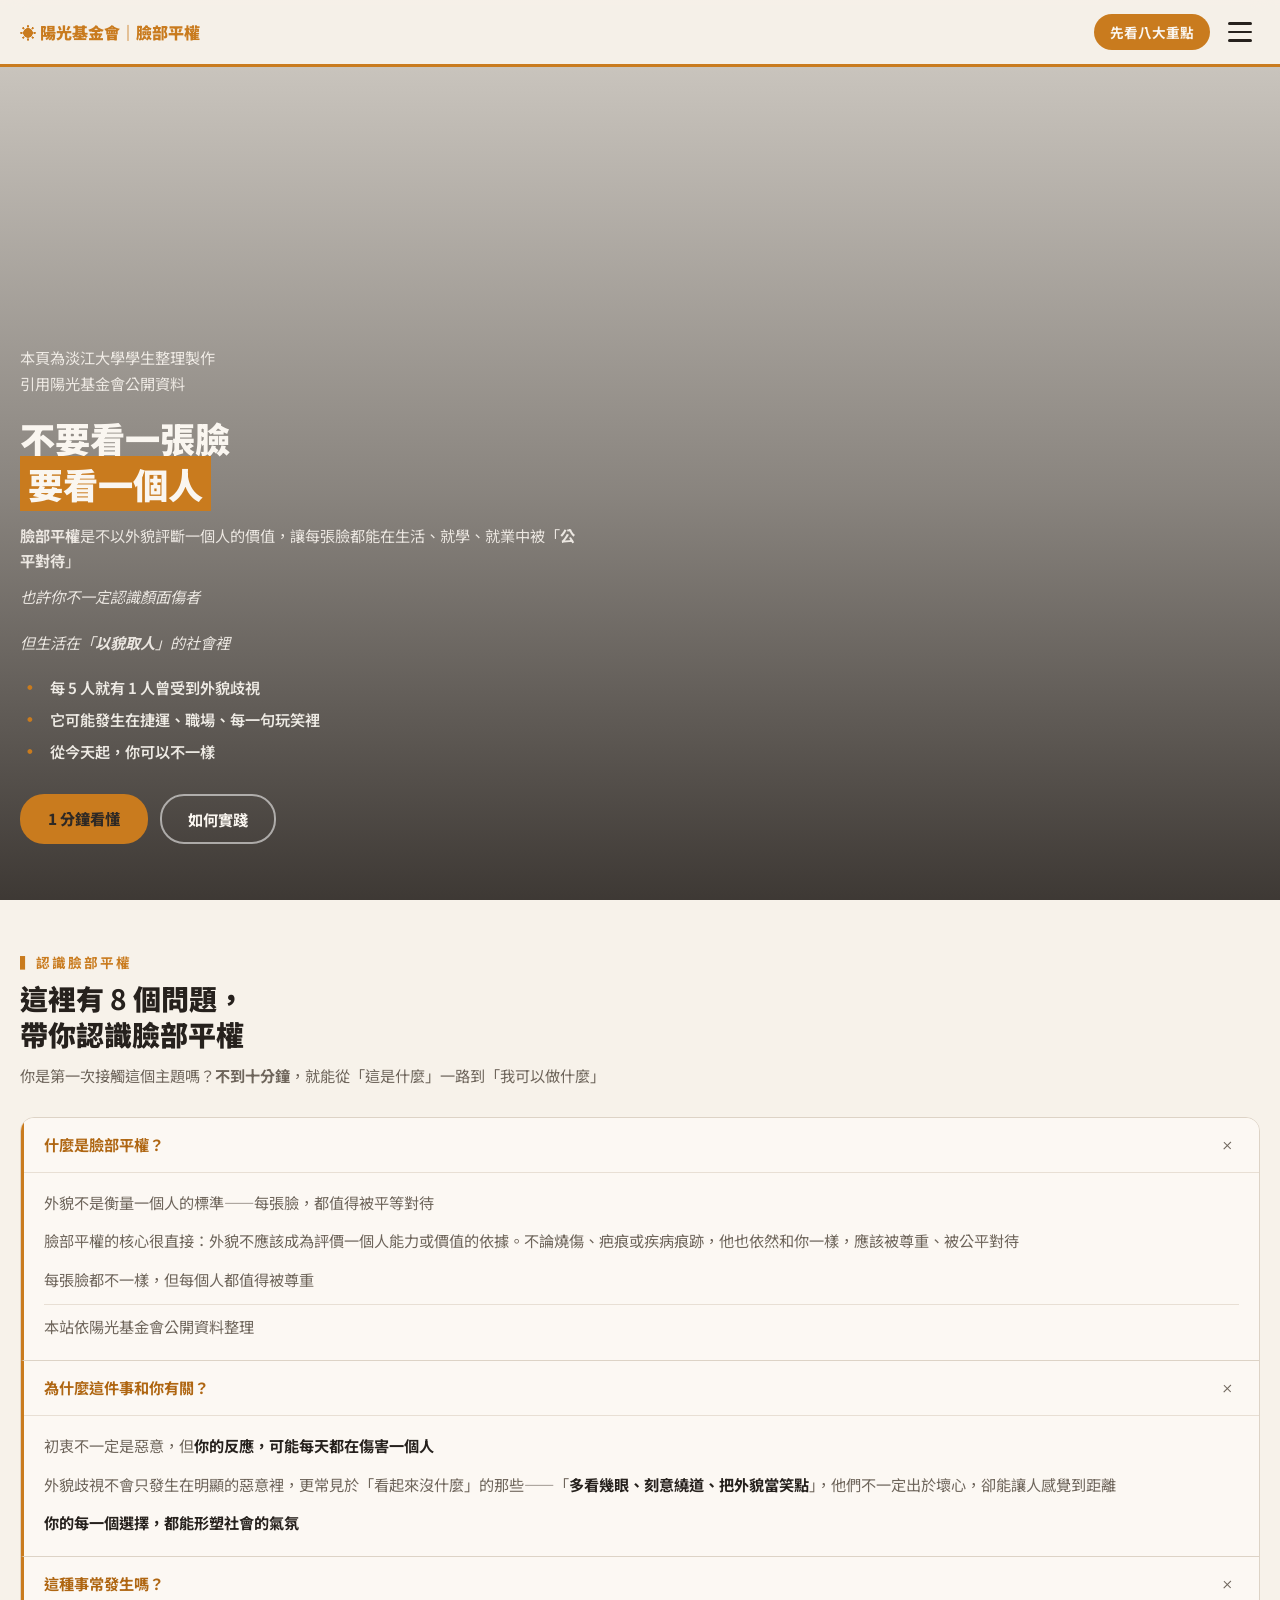
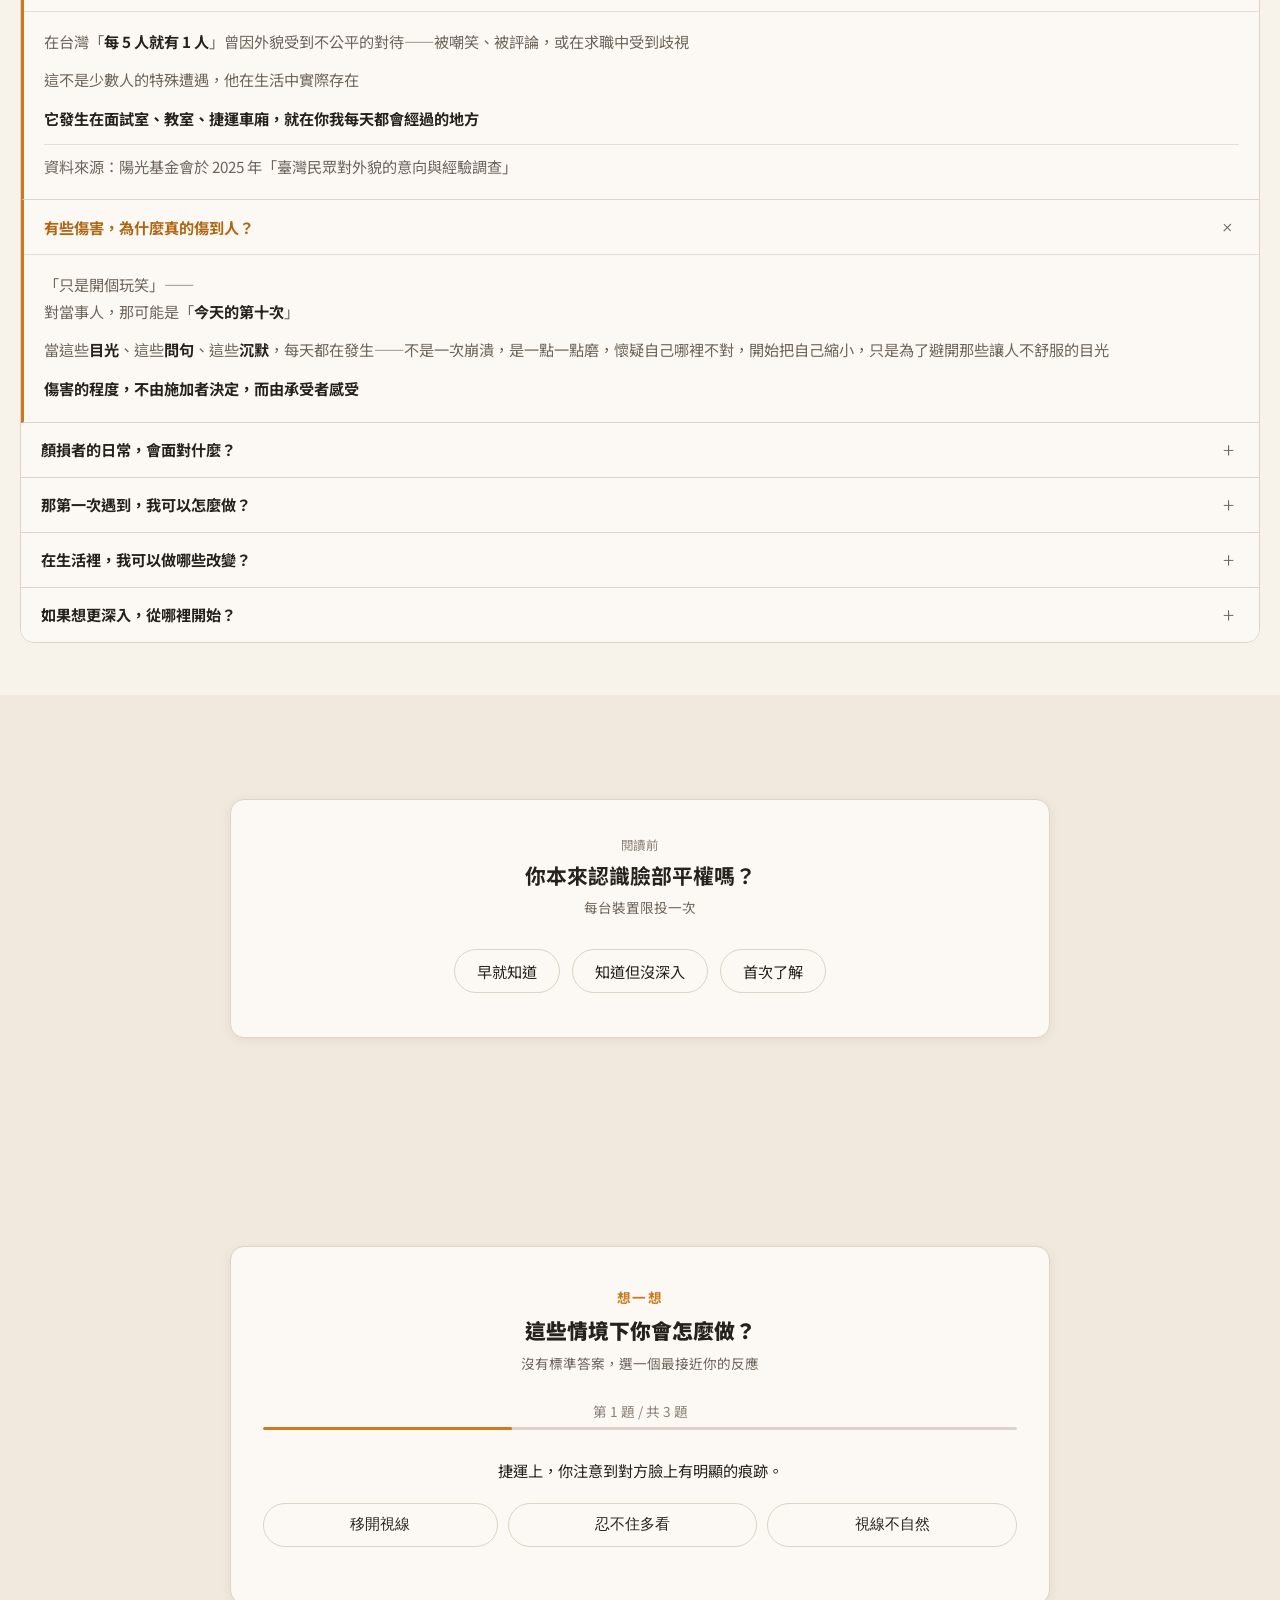
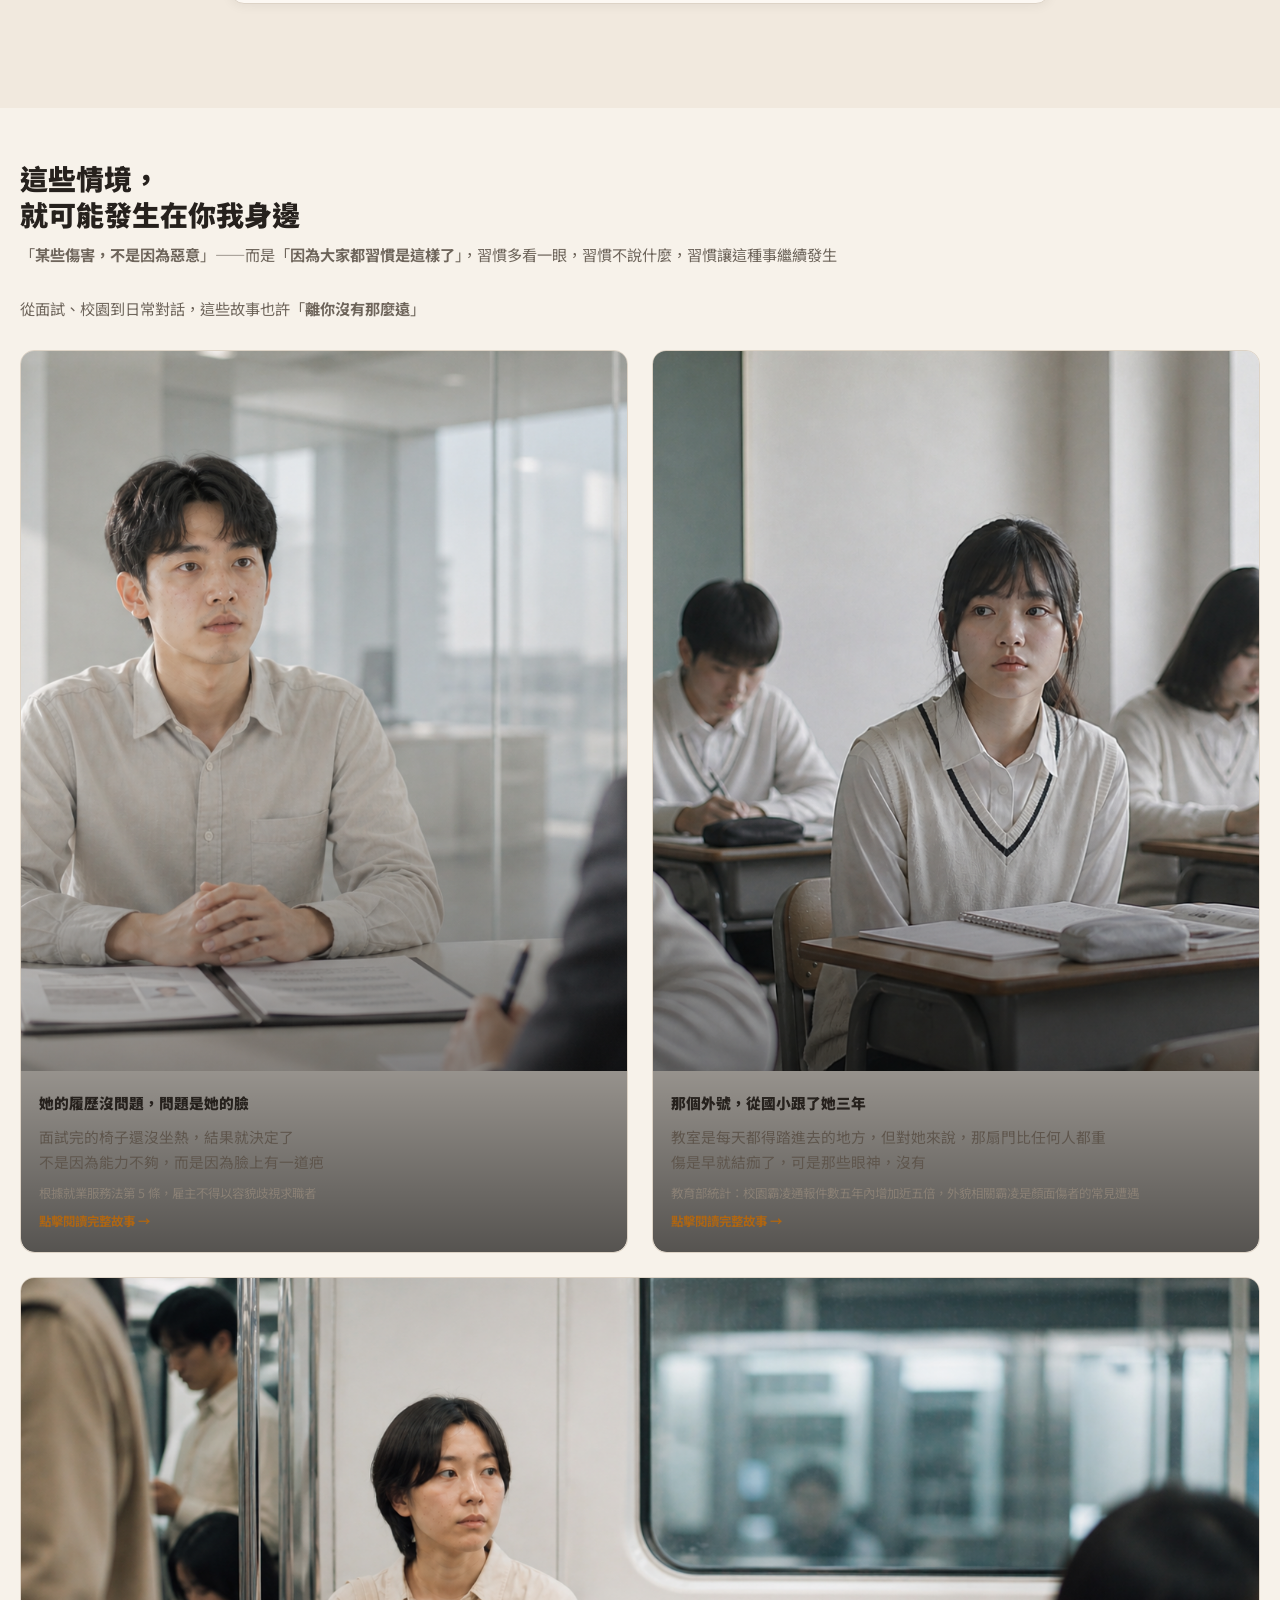
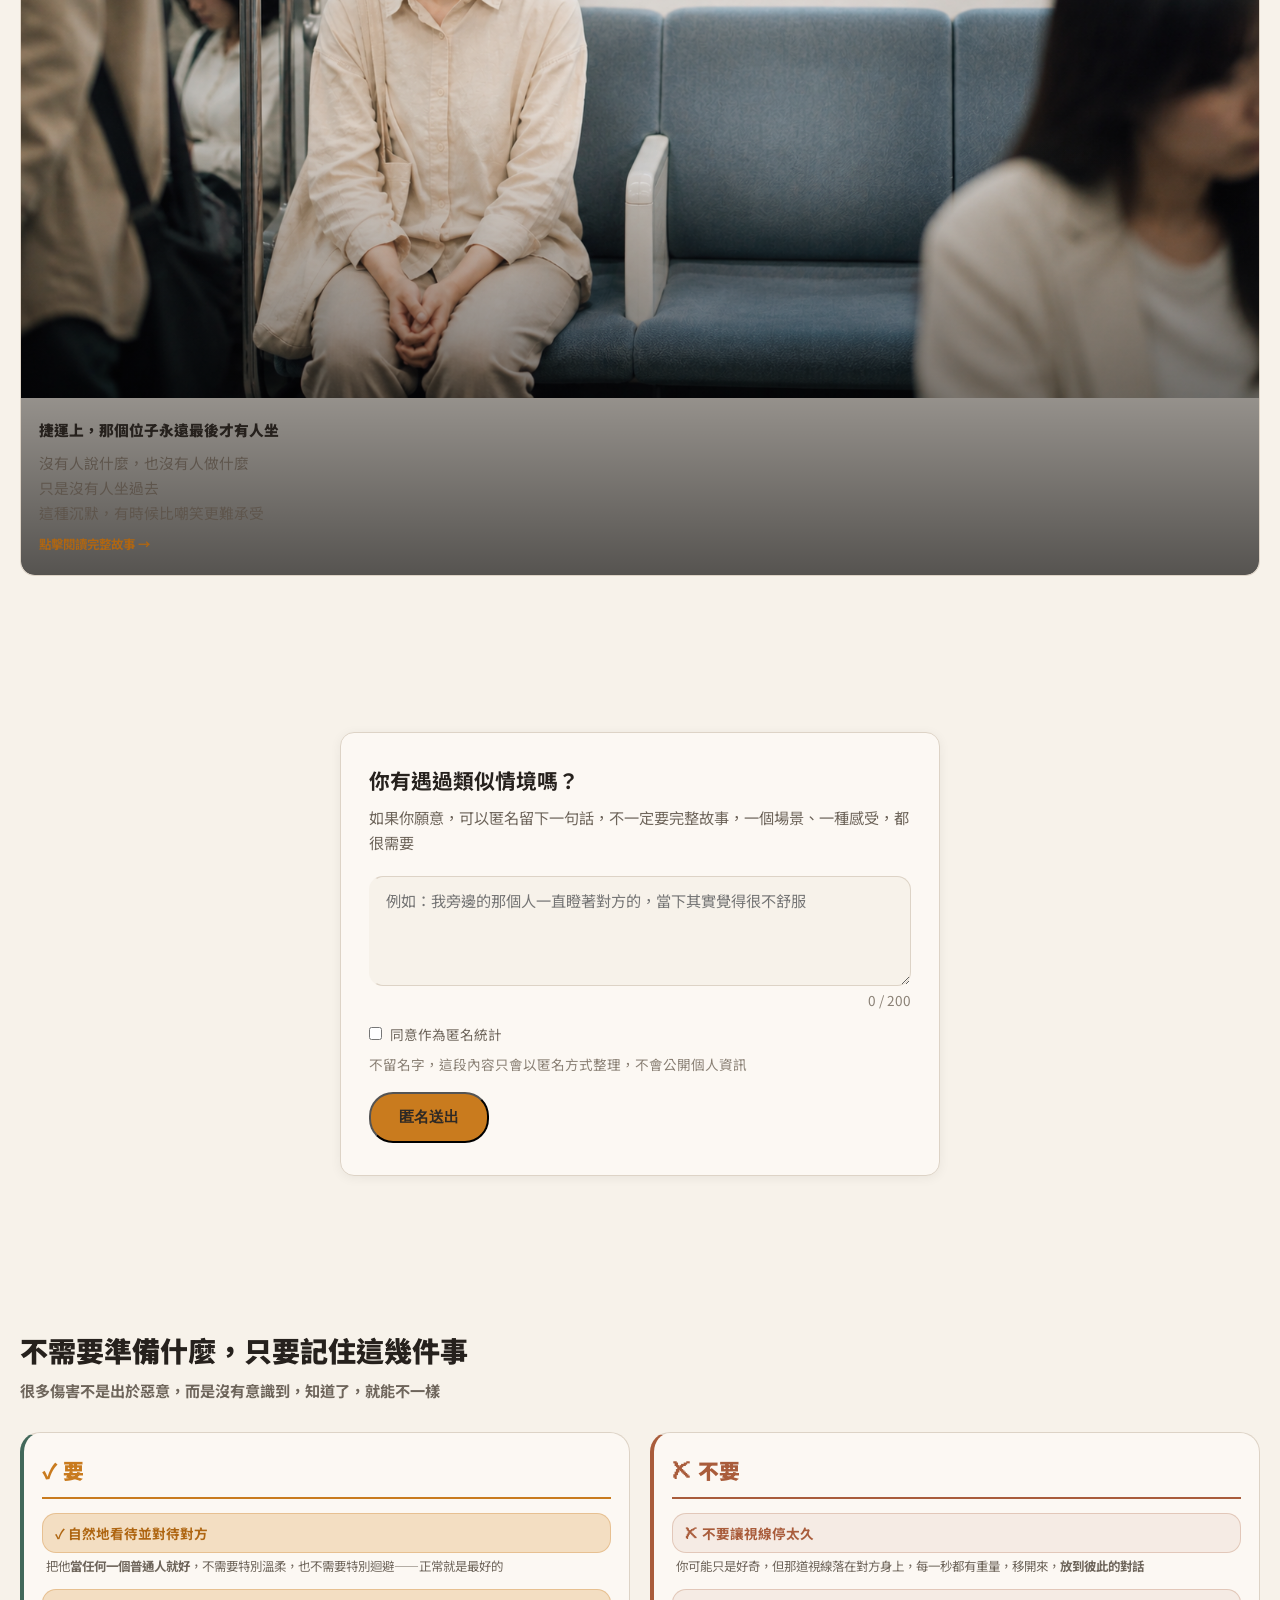
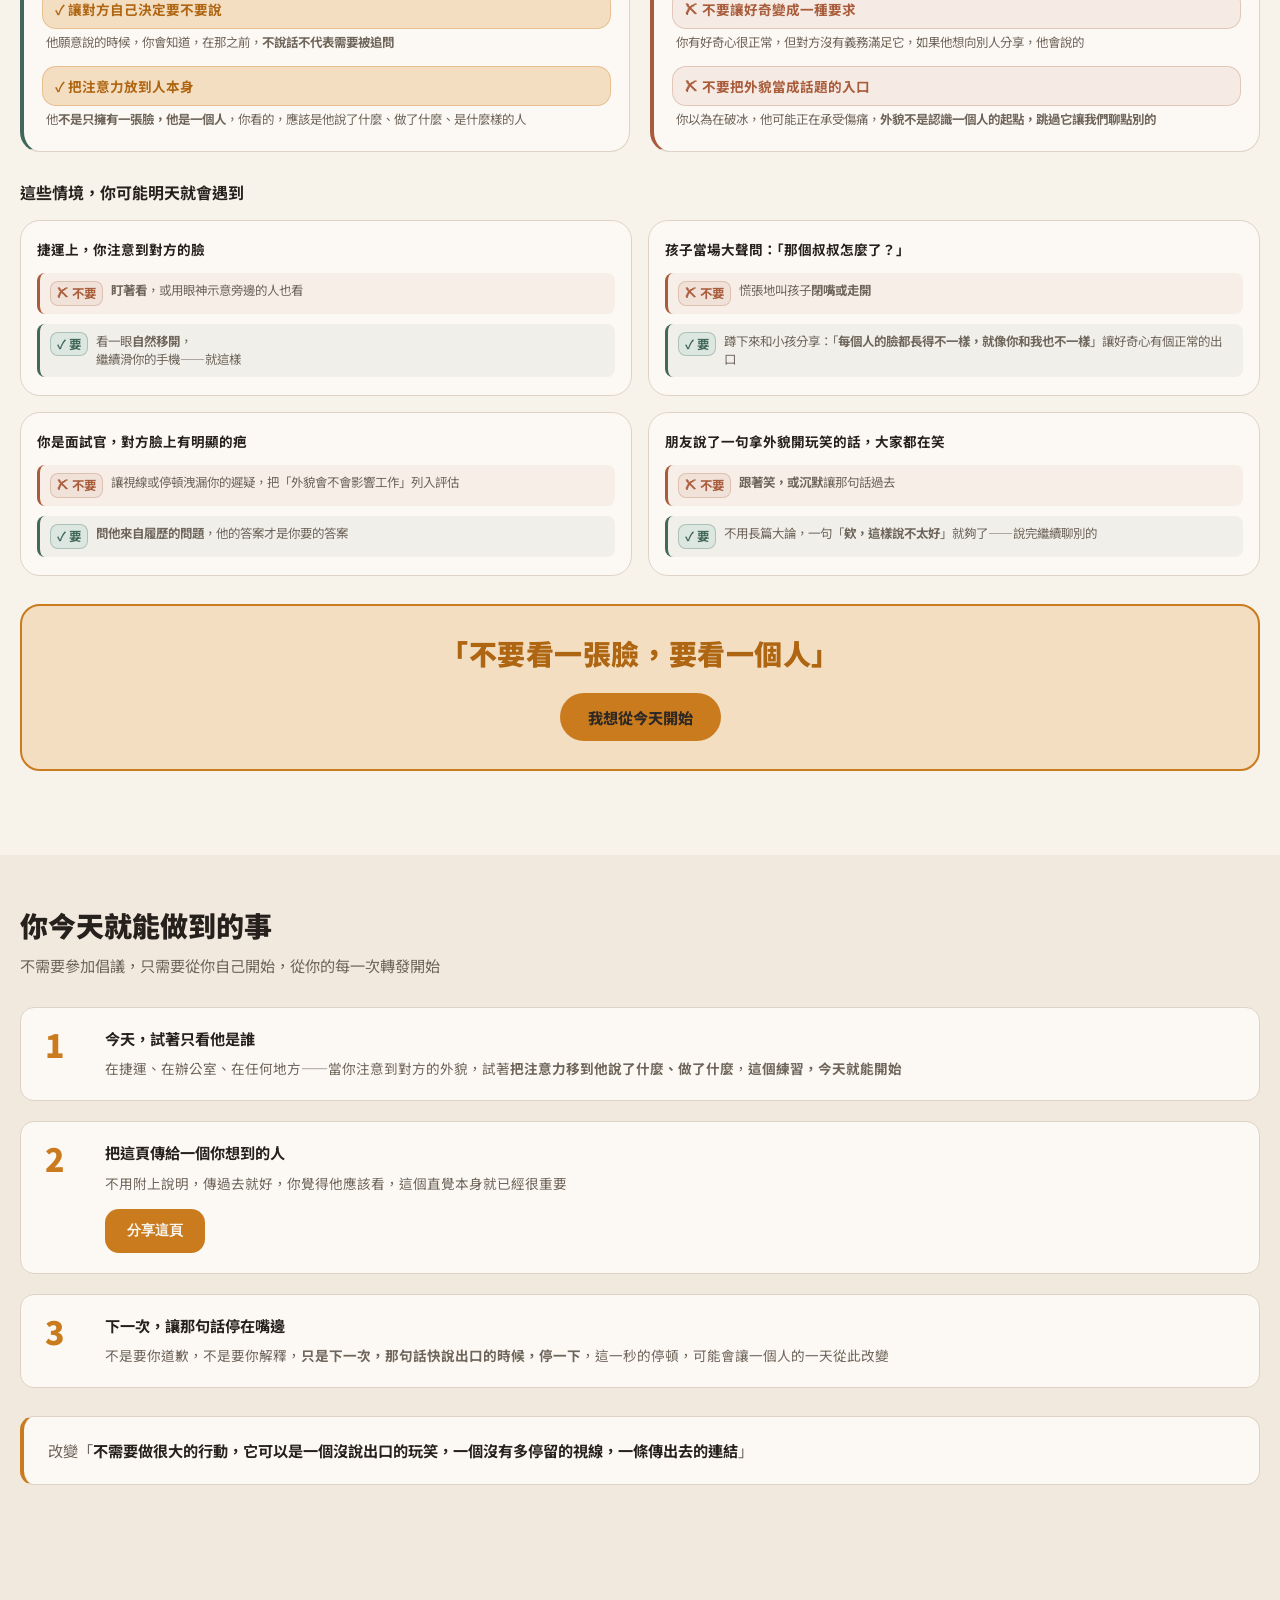
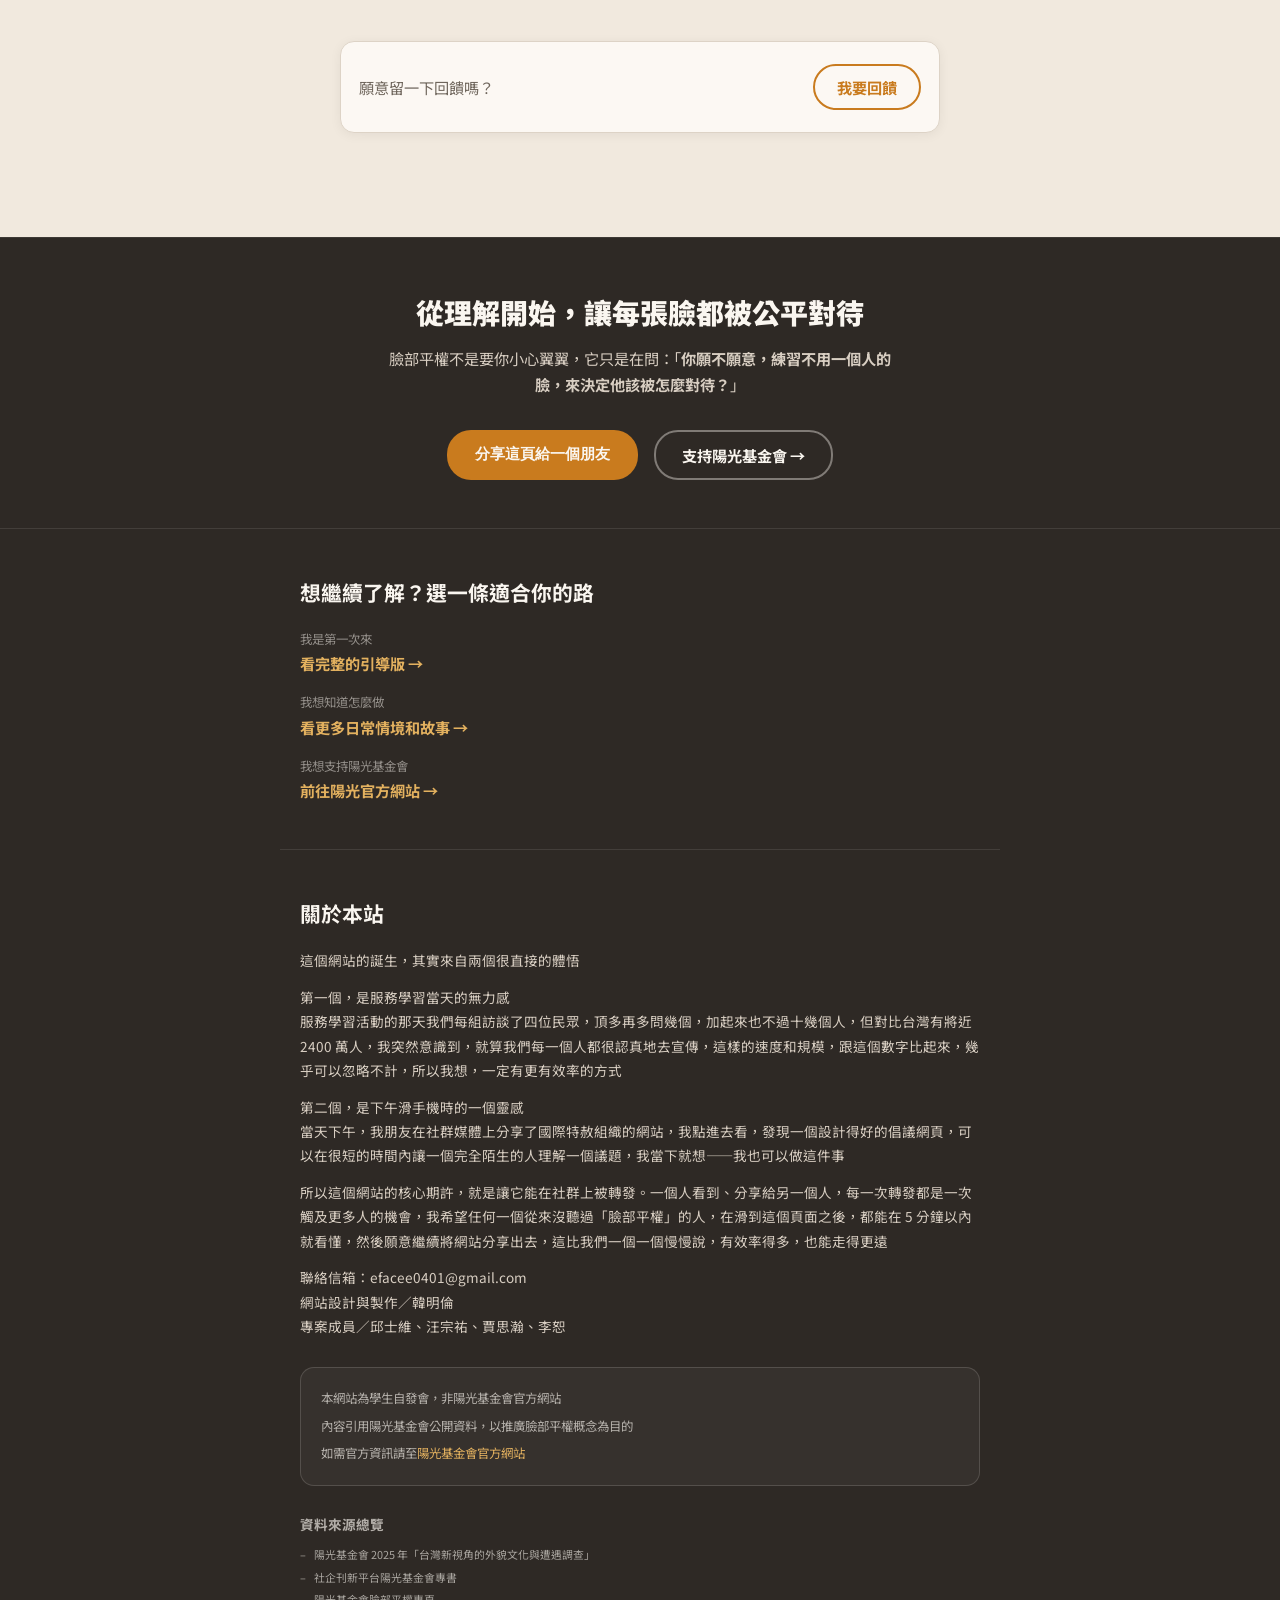
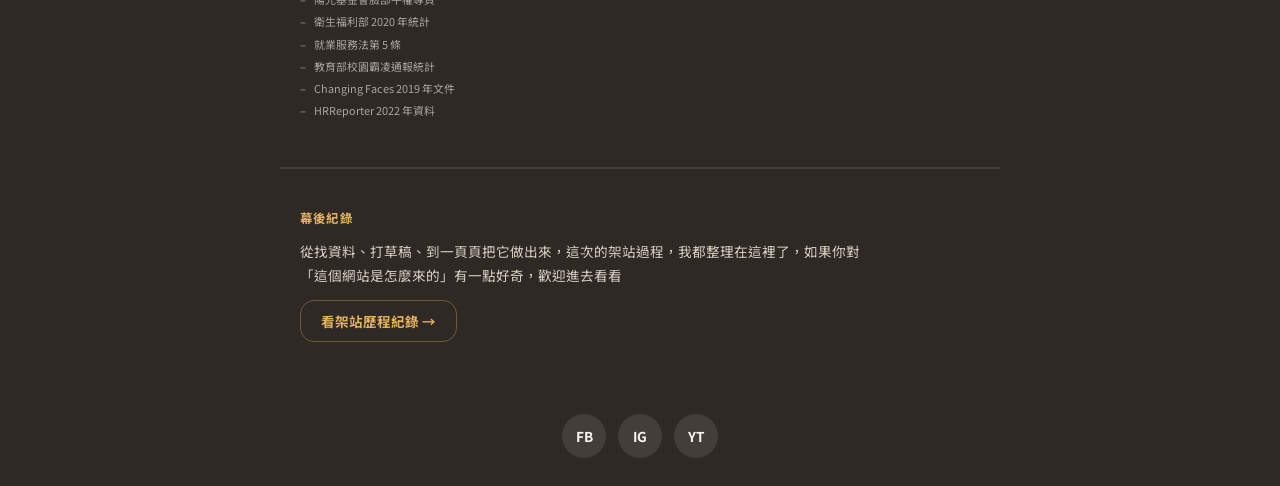
==== index.html @ 6bb5a58e "feat: 替換情境區圖片與 og-cover 為新版照片 Co-Authored-By: Claude Sonnet 4.6 <noreply@anthropic.com>" ====
<!DOCTYPE html>
<html lang="zh-TW">
<head>
<meta charset="UTF-8">
<meta name="viewport" content="width=device-width, initial-scale=1.0">
<title>什麼是臉部平權？1 分鐘看懂 | 淡江大學學生自製</title>
<meta name="description" content="臉部平權是什麼？為什麼跟你有關？你能做什麼？1 分鐘看懂這個議題，外貌傷者在台灣一起尊嚴。本網站由淡江大學學生整理，引用陽光基金會公開資料。" />
<link rel="canonical" href="https://jovial-sprite-41d8ad.netlify.app/" />

<!-- Open Graph（FB / LINE 分享預覽） -->
<!-- 提醒：og:url 請在部署後替換為正式網域；{{OG_IMAGE_URL}} 請替換為實際圖片完整 URL -->
<meta property="og:type"        content="article" />
<meta property="og:title"       content="什麼是臉部平權？1 分鐘看懂" />
<meta property="og:description" content="每 5 人就有 1 人因外貌受到不公平的對待。這不是少數人的事。" />
<meta property="og:image"       content="https://jovial-sprite-41d8ad.netlify.app/assets/images/og-cover.png" />
<meta property="og:url"         content="https://jovial-sprite-41d8ad.netlify.app/" />
<meta property="og:locale"      content="zh_TW" />

<!-- Twitter Card -->
<meta name="twitter:card"        content="summary_large_image" />
<meta name="twitter:title"       content="什麼是臉部平權？1 分鐘看懂" />
<meta name="twitter:description" content="每 5 人就有 1 人因外貌受到不公平的對待。" />
<meta name="twitter:image"       content="https://jovial-sprite-41d8ad.netlify.app/assets/images/og-cover.png" />

<!-- JSON-LD 結構化資料 -->
<script type="application/ld+json">
{
  "@context": "https://schema.org",
  "@type": "Article",
  "headline": "什麼是臉部平權？",
  "description": "臉部平權，指的是不以外貌評斷一個人的價值，讓每張臉都能在生活、就學、就業中被公平對待。",
  "inLanguage": "zh-TW",
  "author": {
    "@type": "Organization",
    "name": "淡江大學學生自製"
  },
  "isBasedOn": {
    "@type": "Organization",
    "name": "財團法人陽光社會福利基金會",
    "url": "https://www.sunshine.org.tw/"
  }
}
</script>
<link rel="preconnect" href="https://fonts.googleapis.com">
<link rel="preconnect" href="https://fonts.gstatic.com" crossorigin>
<link href="https://fonts.googleapis.com/css2?family=Noto+Sans+TC:wght@400;700;900&display=swap" rel="stylesheet">
<link rel="stylesheet" href="css/base.css">
<link rel="stylesheet" href="css/sections.css">
<link rel="stylesheet" href="css/components.css">
</head>
<body>


<!-- ======================================
     01 HERO & NAV
     導覽列、漢堡選單、Hero 首屏
====================================== -->
<a href="#main" class="skip-link">跳至主要內容</a>

<nav aria-label="主要導覽"><a href="https://www.sunshine.org.tw/" target="_blank" rel="noopener noreferrer" class="nl">☀ 陽光基金會｜臉部平權</a><div class="nr"><a href="#cards" class="bc">先看八大重點</a><button class="bm" id="hamburger" aria-label="開啟選單" aria-expanded="false" aria-controls="m" onclick="toggleMenu()"><span></span><span></span><span></span></button></div></nav>

<div class="mo" id="m" role="navigation" aria-label="行動選單" aria-hidden="true">
<button class="mc" onclick="toggleMenu()" aria-label="關閉選單">✕</button>
<p class="mo-hint">透過<strong>八個重點</strong>快速認識臉部平權</p>
<a href="#cards" onclick="toggleMenu()">先看八大重點<small class="ms">從 8 個問題開始了解臉部平權</small></a>
<a href="https://www.sunshine.org.tw/service/equal_rights" target="_blank" rel="noopener noreferrer" onclick="toggleMenu()">臉部平權<small class="ms">認識每年 5/17 臉部平權日</small></a>
<a href="https://www.sunshine.org.tw/news/index/NEWS202400517-1" target="_blank" rel="noopener noreferrer" onclick="toggleMenu()">職場臉部平權指引</a>
<a href="https://www.sunshine.org.tw/" target="_blank" rel="noopener noreferrer" onclick="toggleMenu()">陽光基金會官網</a>
<div class="msoc"><a href="https://www.facebook.com/Sunshine.Taiwan/" target="_blank" rel="noopener noreferrer" aria-label="陽光基金會 Facebook">FB</a><a href="https://www.instagram.com/sunshine.org.tw/" target="_blank" rel="noopener noreferrer" aria-label="陽光基金會 Instagram">IG</a><a href="https://www.youtube.com/channel/UCHi-MRsIjAMe_8jy-BSU7DQ" target="_blank" rel="noopener noreferrer" aria-label="陽光基金會 YouTube">YT</a></div>
</div>

<main id="main">
<section class="hero" aria-label="認識臉部平權">
  <p class="hero-credibility">本頁為淡江大學學生整理製作<br>引用陽光基金會公開資料</p>
  <h1>不要看一張臉<br><span class="hl">要看一個人</span></h1>
  <p class="hero-def"><strong>臉部平權</strong>是不以外貌評斷一個人的價值，讓每張臉都能在生活、就學、就業中被「<strong>公平對待</strong>」</p>
  <p class="hero-bridge">也許你不一定認識顏面傷者</p>
  <p class="hero-bridge">但生活在「<strong>以貌取人</strong>」的社會裡</p>
  <ul class="hero-bullets" aria-label="三個關鍵訊息">
    <li>每 5 人就有 1 人曾受到外貌歧視</li>
    <li>它可能發生在捷運、職場、每一句玩笑裡</li>
    <li>從今天起，你可以不一樣</li>
  </ul>
  <div class="hero-actions">
    <a class="btn-primary" href="#cards">1 分鐘看懂</a>
    <a class="btn-secondary" href="#do-section">如何實踐</a>
  </div>
</section>


<!-- ======================================
     03 CARDS — Accordion（8 張問題卡）
     前 4 張預設展開，後 4 張預設收合
====================================== -->
<section id="cards" aria-label="8 個問題認識臉部平權">
<div class="reveal">
  <div class="sl"><span aria-hidden="true">▍</span>認識臉部平權</div>
  <h2 class="st">這裡有 <strong>8</strong> 個問題，<br>帶你認識臉部平權</h2>
  <p class="sd">你是第一次接觸這個主題嗎？<strong>不到十分鐘</strong>，就能從「這是什麼」一路到「我可以做什麼」</p>
</div>

<div class="acc-list reveal">

  <details class="acc-card" open>
    <summary class="acc-summary">
      <h3 class="acc-title">什麼是臉部平權？</h3>
      <span class="acc-icon" aria-hidden="true"></span>
    </summary>
    <div class="acc-body">
      <p>外貌不是衡量一個人的標準——每張臉，都值得被平等對待</p>
      <p>臉部平權的核心很直接：外貌不應該成為評價一個人能力或價值的依據。不論燒傷、疤痕或疾病痕跡，他也依然和你一樣，應該被尊重、被公平對待</p>
      <p>每張臉都不一樣，但每個人都值得被尊重</p>
      <p class="acc-source">本站依陽光基金會公開資料整理</p>
    </div>
  </details>

  <details class="acc-card" open>
    <summary class="acc-summary">
      <h3 class="acc-title">為什麼這件事和你有關？</h3>
      <span class="acc-icon" aria-hidden="true"></span>
    </summary>
    <div class="acc-body">
      <p>初衷不一定是惡意，但<strong>你的反應，可能每天都在傷害一個人</strong></p>
      <p>外貌歧視不會只發生在明顯的惡意裡，更常見於「看起來沒什麼」的那些——「<strong>多看幾眼、刻意繞道、把外貌當笑點</strong>」，他們不一定出於壞心，卻能讓人感覺到距離</p>
      <p><strong>你的每一個選擇，都能形塑社會的氣氛</strong></p>
    </div>
  </details>

  <details class="acc-card" open>
    <summary class="acc-summary">
      <h3 class="acc-title">這種事常發生嗎？</h3>
      <span class="acc-icon" aria-hidden="true"></span>
    </summary>
    <div class="acc-body">
      <p>在台灣「<strong>每 5 人就有 1 人</strong>」曾因外貌受到不公平的對待——被嘲笑、被評論，或在求職中受到歧視</p>
      <p>這不是少數人的特殊遭遇，他在生活中實際存在</p>
      <p><strong>它發生在面試室、教室、捷運車廂，就在你我每天都會經過的地方</strong></p>
      <p class="acc-source">資料來源：陽光基金會於 2025 年「臺灣民眾對外貌的意向與經驗調查」</p>
    </div>
  </details>

  <details class="acc-card" open>
    <summary class="acc-summary">
      <h3 class="acc-title">有些傷害，為什麼真的傷到人？</h3>
      <span class="acc-icon" aria-hidden="true"></span>
    </summary>
    <div class="acc-body">
      <p>「只是開個玩笑」——<br>對當事人，那可能是「<strong>今天的第十次</strong>」</p>
      <p>當這些<strong>目光</strong>、這些<strong>問句</strong>、這些<strong>沉默</strong>，每天都在發生——不是一次崩潰，是一點一點磨，懷疑自己哪裡不對，開始把自己縮小，只是為了避開那些讓人不舒服的目光</p>
      <p><strong>傷害的程度，不由施加者決定，而由承受者感受</strong></p>
    </div>
  </details>

  <details class="acc-card">
    <summary class="acc-summary">
      <h3 class="acc-title">顏損者的日常，會面對什麼？</h3>
      <span class="acc-icon" aria-hidden="true"></span>
    </summary>
    <div class="acc-body">
      <p>外貌差異常常讓人承受無聲的壓力，「<strong>在他人先入為主的判斷裡，一次又一次被限制</strong>」</p>
      <ul class="acc-items">
        <li><strong>職場：</strong>履歷沒問題，卻在面試時被問：「<strong>這樣的外貌，客戶能接受嗎？</strong>」，甚至被建議轉到不需要面對人的職位</li>
        <li><strong>校園：</strong>有個外號，從國中跟到高中，對當事人是「<strong>持續的孤立</strong>」</li>
        <li><strong>日常：</strong>捷運上，旁邊的位子永遠最後才有人坐下，去便利商店被多看幾眼——這些細節，「<strong>每天都在累積</strong>」</li>
      </ul>
    </div>
  </details>

  <details class="acc-card">
    <summary class="acc-summary">
      <h3 class="acc-title">那第一次遇到，我可以怎麼做？</h3>
      <span class="acc-icon" aria-hidden="true"></span>
    </summary>
    <div class="acc-body">
      <p>只要把對方「<strong>當一個普通人——這樣就夠了</strong>」</p>
      <ul class="acc-items">
        <li><strong>不特別盯著看：</strong><strong>把注意力放到對話本身</strong></li>
        <li><strong>不追問「怎麼了」：</strong>對方「<strong>沒有義務解釋自己的外貌</strong>」，好奇不等於提問的權利</li>
        <li><strong>不拿外貌找話題：</strong>你以為就是在緩和氣氛，對於他們是很嚴重的傷害</li>
      </ul>
      <p><strong>不需要做甚麼，只要記住這幾件事，就已經對我們很有幫助了</strong></p>
    </div>
  </details>

  <details class="acc-card">
    <summary class="acc-summary">
      <h3 class="acc-title">在生活裡，我可以做哪些改變？</h3>
      <span class="acc-icon" aria-hidden="true"></span>
    </summary>
    <div class="acc-body">
      <p>你不需要成為倡議者——「<strong>少說一句，少笑一次，就已經在改變什麼了</strong>」</p>
      <ul class="acc-items">
        <li><strong>職場：</strong>面試時把焦點放在「<strong>能力</strong>」，不讓外貌影響判斷</li>
        <li><strong>校園：</strong>有人被取笑時，你不需要長篇大論，一句「<strong>欸！這樣講不太好</strong>」就夠了</li>
        <li><strong>社群：</strong>「<strong>不轉傳、不放大</strong>」外貌相關的評論和嘲諷</li>
      </ul>
    </div>
  </details>

  <details class="acc-card">
    <summary class="acc-summary">
      <h3 class="acc-title">如果想更深入，從哪裡開始？</h3>
      <span class="acc-icon" aria-hidden="true"></span>
    </summary>
    <div class="acc-body">
      <p>這個議題比你想的更立體——這裡有幾個地方，可以帶你繼續走進去</p>
      <ul class="acc-items">
        <li><a href="https://www.sunshine.org.tw/service/equal_rights" target="_blank" rel="noopener noreferrer">臉部平權倡議說明 →（陽光基金會）</a></li>
        <li><a href="https://www.sunshine.org.tw/news/index/NEWS202400517-1" target="_blank" rel="noopener noreferrer">職場臉部平權指引 →</a></li>
        <li><a href="https://www.sunshine.org.tw/" target="_blank" rel="noopener noreferrer">陽光基金會官網 →</a></li>
      </ul>
    </div>
  </details>

</div>
</section>

<!-- ======================================
     POLL — 單題投票（模組一）
     插入於 #cards 結尾之後
====================================== -->
<section id="poll-section" aria-label="投票區">
  <div class="section-inner">
    <div class="poll-card reveal">
      <p class="poll-label">閱讀前</p>
      <h2 class="poll-title">你本來認識臉部平權嗎？</h2>
      <p class="poll-sub">每台裝置限投一次</p>

      <div id="poll-options" class="poll-options" role="group" aria-label="投票選項">
        <button class="poll-btn" data-value="know">早就知道</button>
        <button class="poll-btn" data-value="heard">知道但沒深入</button>
        <button class="poll-btn" data-value="new">首次了解</button>
      </div>

      <div id="poll-result" class="poll-result" hidden>
        <div class="poll-rings" aria-hidden="true"><!-- SVG 環形圖由 JS 動態產生 --></div>
        <p class="poll-thanks">謝謝你願意加入來認識這個議題</p>
      </div>
    </div>
  </div>
</section>

<!-- ======================================
     SCENARIO — 情境選擇（模組二）
     插入於 #poll-section 之後、#stories 之前
====================================== -->
<section id="scenario-section" aria-label="情境選擇">
  <div class="section-inner">
    <div class="scenario-card reveal">
      <p class="scenario-label">想一想</p>
      <h2 class="scenario-title">這些情境下你會怎麼做？</h2>
      <p class="scenario-sub">沒有標準答案，選一個最接近你的反應</p>

      <div class="scenario-progress" role="progressbar" aria-valuenow="1" aria-valuemin="1" aria-valuemax="3" aria-label="第 1 題 / 共 3 題">
        <span class="scenario-counter">第 1 題 / 共 3 題</span>
        <div class="scenario-bar"><div class="scenario-bar-fill"></div></div>
      </div>

      <div class="scenario-stage" aria-live="polite"><!-- JS 動態產生題目 --></div>

      <div class="scenario-done" hidden>
        <ul class="scenario-done-checks" aria-label="完成項目">
          <li>✓ 你已想過第一個情境</li>
          <li>✓ 你已想過第二個情境</li>
          <li>✓ 你已想過第三個情境</li>
        </ul>
        <p class="scenario-done-text">你已經想過三個情境了</p>
        <p class="scenario-done-sub">真實的場景可能更複雜，但能停下來想一秒，這個網站就有意義</p>
        <a href="#stories" class="scenario-done-cta">繼續閱讀</a>
      </div>
    </div>
  </div>
</section>


<!-- ======================================
     03 STORIES
     情境故事（3 則，點擊展開 Overlay）
====================================== -->
<section id="stories" aria-label="情境故事">
<div class="reveal">
  <h2 class="st">這些情境，<br>就可能發生在你我身邊</h2>
  <p class="sd">「<strong>某些傷害，不是因為惡意</strong>」——而是「<strong>因為大家都習慣是這樣了</strong>」，習慣多看一眼，習慣不說什麼，習慣讓這種事繼續發生</p>
  <p class="sd">從面試、校園到日常對話，這些故事也許「<strong>離你沒有那麼遠</strong>」</p>
</div>
<div class="story-list reveal">

  <article class="story-card" data-overlay="overlay-1" role="button" tabindex="0" aria-label="展開求職現場故事">
    <img src="assets/scene-work.png" alt="求職現場：顏面傷者在職場遭遇外貌歧視的情境" class="story-img" width="1280" height="720" loading="lazy">
    <div class="story-body">
      <h3 class="story-card-title">她的履歷沒問題，問題是她的臉</h3>
      <p class="story-harm">面試完的椅子還沒坐熱，結果就決定了<br>不是因為能力不夠，而是因為臉上有一道疤</p>
      <p class="story-law">根據就業服務法第 5 條，雇主不得以容貌歧視求職者</p>
      <p class="story-cta-hint">點擊閱讀完整故事 →</p>
    </div>
  </article>

  <article class="story-card" data-overlay="overlay-2" role="button" tabindex="0" aria-label="展開校園生活故事">
    <img src="assets/scene-school.png" alt="校園生活：顏面傷者在校園面對同儕目光與言語霸凌的情境" class="story-img" width="1280" height="720" loading="lazy">
    <div class="story-body">
      <h3 class="story-card-title">那個外號，從國小跟了她三年</h3>
      <p class="story-harm">教室是每天都得踏進去的地方，但對她來說，那扇門比任何人都重<br>傷是早就結痂了，可是那些眼神，沒有</p>
      <p class="story-law">教育部統計：校園霸凌通報件數五年內增加近五倍，外貌相關霸凌是顏面傷者的常見遭遇</p>
      <p class="story-cta-hint">點擊閱讀完整故事 →</p>
    </div>
  </article>

  <article class="story-card" data-overlay="overlay-3" role="button" tabindex="0" aria-label="展開公共場所故事">
    <img src="assets/scene-transit.png" alt="公共場所：顏面傷者在日常生活中面對異樣目光的情境" class="story-img" width="1280" height="720" loading="lazy">
    <div class="story-body">
      <h3 class="story-card-title">捷運上，那個位子永遠最後才有人坐</h3>
      <p class="story-harm">沒有人說什麼，也沒有人做什麼<br>只是沒有人坐過去<br>這種沉默，有時候比嘲笑更難承受</p>
      <p class="story-cta-hint">點擊閱讀完整故事 →</p>
    </div>
  </article>

</div>
</section>

<!-- ======================================
     SHARE — 匿名分享（模組三）
     插入於 #stories 之後
====================================== -->
<section id="share-section" aria-label="匿名分享區">
  <div class="section-inner">
    <div class="share-card reveal">
      <h2 class="share-title">你有遇過類似情境嗎？</h2>
      <p class="share-intro">如果你願意，可以匿名留下一句話，不一定要完整故事，一個場景、一種感受，都很需要</p>

      <div id="share-form-wrap">
        <form name="anonymous-share" method="POST" data-netlify="true" netlify-honeypot="bot-field">
          <input type="hidden" name="form-name" value="anonymous-share" />
          <p hidden><input name="bot-field" /></p>
          <div class="share-textarea-wrap">
            <textarea id="share-text" name="experience"
              maxlength="200" minlength="10" required
              placeholder="例如：我旁邊的那個人一直瞪著對方的，當下其實覺得很不舒服"
              aria-label="分享你的情境"></textarea>
            <span id="char-count" class="char-count" aria-live="polite">0 / 200</span>
          </div>
          <label class="share-checkbox">
            <input type="checkbox" name="allow-display" value="yes" />
            同意作為匿名統計
          </label>
          <p class="share-note">不留名字，這段內容只會以匿名方式整理，不會公開個人資訊</p>
          <button type="submit" id="share-submit" class="btn-primary">匿名送出</button>
        </form>
      </div>

      <div id="share-thanks" class="share-thanks" hidden aria-live="polite">
        <p>謝謝你願意留下這段話</p>
        <p>有些改變，就是從有人願意說「我也經歷過」開始</p>
      </div>
    </div>
  </div>
</section>


<!-- ======================================
     OVERLAY MODALS — 三則完整故事
====================================== -->

<!-- Overlay 1：求職現場 -->
<div class="story-overlay" id="overlay-1" role="dialog" aria-modal="true" aria-labelledby="ov1-title">
  <div class="overlay-box">
    <button class="overlay-close" aria-label="關閉">✕</button>
    <h2 class="overlay-main-title" id="ov1-title">她的設計稿沒問題，問題是她的臉</h2>

    <div class="overlay-section">
      <h3 class="overlay-sub-title">面試當天，她把作品集整理得很好</h3>
      <div class="overlay-body">
        <p>她應徵的是設計職缺，準備了作品集，面試時主管看了，說：「你的設計很不錯」</p>
        <p>然後停頓了一下，補了一句：「但這個職缺需要接待客人，你不太適合」</p>
        <p>她臉上因燒傷留下的疤痕，就這樣成了理由</p>
      </div>
    </div>

    <div class="overlay-section">
      <h3 class="overlay-sub-title">他們建議她去管倉庫</h3>
      <div class="overlay-body">
        <p>主管的意思是：可以繼續待，只是換到不需要「面對人」的地方</p>
        <p>他沒有說她能力不足，他說的是她的臉可能會讓客人不舒服</p>
        <p>那一刻，她意識到，被拒絕的不是她的設計，是她的樣子</p>
      </div>
    </div>

    <div class="overlay-section">
      <h3 class="overlay-sub-title">超過一半的人，有過類似的經歷</h3>
      <div class="overlay-body">
        <p>根據陽光基金會 2024 年顏損者求職調查，超過五成受訪者在求職過程中遭遇不友善對待，有人被要求揭示疤痕，有人被問「這樣的外貌客戶能接受嗎？」</p>
        <p>這不是個案，這是每年都在上演的數字</p>
      </div>
    </div>

    <div class="overlay-section">
      <h3 class="overlay-sub-title">法律說不行，但沒有人阻止</h3>
      <div class="overlay-body">
        <p>就業服務法第 5 條明文規定，雇主不得以容貌為由歧視求職者</p>
        <p>但大多數的拒絕，不會被明說出口</p>
        <p>沒有人會在信裡寫「因為你的臉」，他們只是不再回覆</p>
      </div>
    </div>

    <div class="overlay-section">
      <h3 class="overlay-sub-title">她後來怎麼了？</h3>
      <div class="overlay-body">
        <p>她進入了一間願意給她機會的公司</p>
        <p>面對顧客的時候，沒有人投訴，也沒有人抱怨</p>
        <p>她說，那些擔心從來沒有發生，發生的只有正常的一天又一天</p>
      </div>
    </div>

    <p class="overlay-summary">她的能力獲得肯定，但最後給她的建議是：去管倉庫吧</p>

    <div class="overlay-source">
      來源：ETtoday 健康雲 × 陽光基金會職場臉部平權指引<br>
      <a href="https://health.ettoday.net/news/2741608" target="_blank" rel="noopener noreferrer">https://health.ettoday.net/news/2741608</a>
    </div>
    <p class="overlay-disclaimer">以下為根據真實調查數據改寫的情境描寫，非特定真人事件</p>
  </div>
</div>

<!-- Overlay 2：校園生活 -->
<div class="story-overlay" id="overlay-2" role="dialog" aria-modal="true" aria-labelledby="ov2-title">
  <div class="overlay-box">
    <button class="overlay-close" aria-label="關閉">✕</button>
    <h2 class="overlay-main-title" id="ov2-title">那個外號，從九歲跟了她好幾年</h2>

    <div class="overlay-section">
      <h3 class="overlay-sub-title">九歲那年，她全身八成灼傷</h3>
      <div class="overlay-body">
        <p>采瑀九歲時，家中薰香精油意外爆炸，全身 80% 灼傷</p>
        <p>那場意外之後，是漫長的手術、復健、和等待</p>
        <p>等傷好了，她以為最難的部分結束了</p>
      </div>
    </div>

    <div class="overlay-section">
      <h3 class="overlay-sub-title">她回到學校，同學叫她「魔鬼」</h3>
      <div class="overlay-body">
        <p>傷疤是她帶回教室的東西，但同學帶給她的，是一個她沒有要求的外號</p>
        <p>「魔鬼」兩個字，在班上傳開了</p>
        <p>沒有老師說這不對，沒有同學說這不好笑，那個外號就這樣留下來</p>
      </div>
    </div>

    <div class="overlay-section">
      <h3 class="overlay-sub-title">那些玩笑，不是一次，是每一天</h3>
      <div class="overlay-body">
        <p>每天踏進教室，都要先過這一關</p>
        <p>孤立不需要宣告，它只是慢慢成形：沒有人跟她坐、小組作業沒有她的位置、午餐時間她一個人</p>
        <p>這些事情沒有人記錄，但她記得清楚</p>
      </div>
    </div>

    <div class="overlay-section">
      <h3 class="overlay-sub-title">陽光基金會介入，才讓事情有了轉機</h3>
      <div class="overlay-body">
        <p>社福團體陽光基金會在注意到采瑀的狀況後，協助她適應燒傷後的生活、重建自信，也進到學校做宣導，讓師生理解如何與她互動</p>
        <p>這件事改變了班級的氣氛，也改變了她對上學這件事的感受</p>
      </div>
    </div>

    <div class="overlay-section">
      <h3 class="overlay-sub-title">改變，需要有人先開口</h3>
      <div class="overlay-body">
        <p>校園裡每七個人，就有一個曾因外貌遭受不友善對待</p>
        <p>很多時候，傷害持續發生，不是因為沒有人看到，而是因為沒有人覺得需要說什麼</p>
        <p>一句「這樣講不好」，可以比你想像的更有份量</p>
      </div>
    </div>

    <p class="overlay-summary">同學叫她「魔鬼」，沒有人覺得這需要被阻止</p>

    <div class="overlay-source">
      來源：群眾觀點《我的外貌日記》集資計畫報導<br>
      <a href="http://crowdwatch.tw/post/40543/" target="_blank" rel="noopener noreferrer">http://crowdwatch.tw/post/40543/</a>
    </div>
    <p class="overlay-disclaimer">以下為根據真實調查數據改寫的情境描寫，非特定真人事件</p>
  </div>
</div>

<!-- Overlay 3：公共場所 -->
<div class="story-overlay" id="overlay-3" role="dialog" aria-modal="true" aria-labelledby="ov3-title">
  <div class="overlay-box">
    <button class="overlay-close" aria-label="關閉">✕</button>
    <h2 class="overlay-main-title" id="ov3-title">那個位子，永遠最後才有人坐</h2>

    <div class="overlay-section">
      <h3 class="overlay-sub-title">沒有人做了什麼，但她知道</h3>
      <div class="overlay-body">
        <p>她搭的是同一條路線，坐的是同一個站</p>
        <p>不同的是，她旁邊的位子，總是最後才有人坐下</p>
        <p>不是因為人少，是因為她在那裡</p>
      </div>
    </div>

    <div class="overlay-section">
      <h3 class="overlay-sub-title">這不是她的錯覺</h3>
      <div class="overlay-body">
        <p>根據衛福部統計，顏面損傷求職者在就業中遭遇不平等對待的比例高達 42%</p>
        <p>延伸到日常生活裡，這種無聲的距離每天都在發生——在捷運、在超商、在任何人群裡</p>
        <p>沒有人說出口，但當事人感覺得到</p>
      </div>
    </div>

    <div class="overlay-section">
      <h3 class="overlay-sub-title">眼神比語言更誠實</h3>
      <div class="overlay-body">
        <p>被多看幾眼，聽起來不嚴重</p>
        <p>但當這件事每天發生，在每一個你只想好好出門的日子裡重複，它開始變成一種你得做心理準備才能面對的事</p>
        <p>她學會了提前準備那個眼神，在它出現之前先把自己準備好</p>
      </div>
    </div>

    <div class="overlay-section">
      <h3 class="overlay-sub-title">沉默，有時候比嘲笑更難解讀</h3>
      <div class="overlay-body">
        <p>明顯的惡意，至少你知道要怎麼回應</p>
        <p>但這種隱形的距離，沒有辦法說出口，也沒有辦法被證明</p>
        <p>它就懸在那裡，像一個永遠不會被處理的問題</p>
      </div>
    </div>

    <div class="overlay-section">
      <h3 class="overlay-sub-title">你能改變的，其實就是這些細節</h3>
      <div class="overlay-body">
        <p>不需要做什麼大事，只要不讓那個位子空著</p>
        <p>自然地坐下去，像對其他人一樣</p>
        <p>這個動作花不到三秒，但對當事人而言，那三秒可以讓整個早晨不一樣</p>
      </div>
    </div>

    <p class="overlay-summary">沒有人說了什麼，但她每天都感覺得到</p>

    <div class="overlay-source">
      來源：遠見雜誌（2025 年 5/17 臉部平權日報導）<br>
      <a href="https://www.gvm.com.tw/article/121338" target="_blank" rel="noopener noreferrer">https://www.gvm.com.tw/article/121338</a>
    </div>
    <p class="overlay-disclaimer">以下為根據真實調查數據改寫的情境描寫，非特定真人事件</p>
  </div>
</div>


<!-- ======================================
     04 INTERACTION GUIDE
     行為指引（三要三不 + 四情境卡）
====================================== -->
<section id="interaction-guide" aria-label="互動原則">
<div class="reveal">
  <h2 class="st">不需要準備什麼，只要記住這幾件事</h2>
  <p class="sd"><strong>很多傷害不是出於惡意，而是沒有意識到，知道了，就能不一樣</strong></p>
</div>
<div class="ig-columns reveal">
  <div class="ig-col ig-col--do" role="region" aria-label="要做的事">
    <div class="ig-col-hd"><span aria-hidden="true">✓</span> 要</div>
    <div class="ig-item">
      <div class="ig-title ig-t-do"><span aria-hidden="true">✓</span> 自然地看待並對待對方</div>
      <div class="ig-desc">把他<strong>當任何一個普通人就好</strong>，不需要特別溫柔，也不需要特別迴避——正常就是最好的</div>
    </div>
    <div class="ig-item">
      <div class="ig-title ig-t-do"><span aria-hidden="true">✓</span> 讓對方自己決定要不要說</div>
      <div class="ig-desc">他願意說的時候，你會知道，在那之前，<strong>不說話不代表需要被追問</strong></div>
    </div>
    <div class="ig-item">
      <div class="ig-title ig-t-do"><span aria-hidden="true">✓</span> 把注意力放到人本身</div>
      <div class="ig-desc">他<strong>不是只擁有一張臉，他是一個人</strong>，你看的，應該是他說了什麼、做了什麼、是什麼樣的人</div>
    </div>
  </div>
  <div class="ig-col ig-col--dont" role="region" aria-label="不要做的事">
    <div class="ig-col-hd"><span aria-hidden="true">✗</span> 不要</div>
    <div class="ig-item">
      <div class="ig-title ig-t-dont"><span aria-hidden="true">✗</span> 不要讓視線停太久</div>
      <div class="ig-desc">你可能只是好奇，但那道視線落在對方身上，每一秒都有重量，移開來，<strong>放到彼此的對話</strong></div>
    </div>
    <div class="ig-item">
      <div class="ig-title ig-t-dont"><span aria-hidden="true">✗</span> 不要讓好奇變成一種要求</div>
      <div class="ig-desc">你有好奇心很正常，但對方沒有義務滿足它，如果他想向別人分享，他會說的</div>
    </div>
    <div class="ig-item">
      <div class="ig-title ig-t-dont"><span aria-hidden="true">✗</span> 不要把外貌當成話題的入口</div>
      <div class="ig-desc">你以為在破冰，他可能正在承受傷痛，<strong>外貌不是認識一個人的起點，跳過它讓我們聊點別的</strong></div>
    </div>
  </div>
</div>
<div class="ig-scenarios reveal">
  <h3 class="ig-scenarios-hd">這些情境，你可能明天就會遇到</h3>
  <div class="ig-scenario-grid">
    <div class="ig-scenario-card">
      <div class="ig-scenario-title">捷運上，你注意到對方的臉</div>
      <div class="ig-scenario-item ig-scenario-dont">
        <span class="ig-sc-badge ig-sc-badge--dont"><span aria-hidden="true">✗</span> 不要</span>
        <span><strong>盯著看</strong>，或用眼神示意旁邊的人也看</span>
      </div>
      <div class="ig-scenario-item ig-scenario-do">
        <span class="ig-sc-badge ig-sc-badge--do"><span aria-hidden="true">✓</span> 要</span>
        <span>看一眼<strong>自然移開</strong>，<br>繼續滑你的手機——就這樣</span>
      </div>
    </div>
    <div class="ig-scenario-card">
      <div class="ig-scenario-title">孩子當場大聲問：「那個叔叔怎麼了？」</div>
      <div class="ig-scenario-item ig-scenario-dont">
        <span class="ig-sc-badge ig-sc-badge--dont"><span aria-hidden="true">✗</span> 不要</span>
        <span>慌張地叫孩子<strong>閉嘴或走開</strong></span>
      </div>
      <div class="ig-scenario-item ig-scenario-do">
        <span class="ig-sc-badge ig-sc-badge--do"><span aria-hidden="true">✓</span> 要</span>
        <span>蹲下來和小孩分享：「<strong>每個人的臉都長得不一樣，就像你和我也不一樣</strong>」讓好奇心有個正常的出口</span>
      </div>
    </div>
    <div class="ig-scenario-card">
      <div class="ig-scenario-title">你是面試官，對方臉上有明顯的疤</div>
      <div class="ig-scenario-item ig-scenario-dont">
        <span class="ig-sc-badge ig-sc-badge--dont"><span aria-hidden="true">✗</span> 不要</span>
        <span>讓視線或停頓洩漏你的遲疑，把「外貌會不會影響工作」列入評估</span>
      </div>
      <div class="ig-scenario-item ig-scenario-do">
        <span class="ig-sc-badge ig-sc-badge--do"><span aria-hidden="true">✓</span> 要</span>
        <span><strong>問他來自履歷的問題</strong>，他的答案才是你要的答案</span>
      </div>
    </div>
    <div class="ig-scenario-card">
      <div class="ig-scenario-title">朋友說了一句拿外貌開玩笑的話，大家都在笑</div>
      <div class="ig-scenario-item ig-scenario-dont">
        <span class="ig-sc-badge ig-sc-badge--dont"><span aria-hidden="true">✗</span> 不要</span>
        <span><strong>跟著笑，或沉默</strong>讓那句話過去</span>
      </div>
      <div class="ig-scenario-item ig-scenario-do">
        <span class="ig-sc-badge ig-sc-badge--do"><span aria-hidden="true">✓</span> 要</span>
        <span>不用長篇大論，一句「<strong>欸，這樣說不太好</strong>」就夠了——說完繼續聊別的</span>
      </div>
    </div>
  </div>
</div>
<div class="ig-core reveal">
  <p class="ig-core-text">「不要看一張臉，要看一個人」</p>
  <a class="btn-primary ig-core-btn" href="#do-section">我想從今天開始</a>
</div>
</section>




<!-- ======================================
     05 DO-SECTION
     行動號召（三個具體動作）
====================================== -->
<section id="do-section" aria-label="你今天就能做到的事">
<div class="reveal">
  <h2 class="st">你今天就能做到的事</h2>
  <p class="sd">不需要參加倡議，只需要從你自己開始，從你的每一次轉發開始</p>
</div>
<ol class="do-list reveal">
  <li class="do-item">
    <div class="do-num" aria-hidden="true">1</div>
    <div class="do-content">
      <h3 class="do-title">今天，試著只看他是誰</h3>
      <p class="do-desc">在捷運、在辦公室、在任何地方——當你注意到對方的外貌，試著<strong>把注意力移到他說了什麼、做了什麼</strong>，<strong>這個練習，今天就能開始</strong></p>
    </div>
  </li>
  <li class="do-item">
    <div class="do-num" aria-hidden="true">2</div>
    <div class="do-content">
      <h3 class="do-title">把這頁傳給一個你想到的人</h3>
      <p class="do-desc">不用附上說明，傳過去就好，你覺得他應該看，這個直覺本身就已經很重要</p>
      <button class="do-share-btn" type="button" aria-label="分享這個頁面給朋友">分享這頁</button>
    </div>
  </li>
  <li class="do-item">
    <div class="do-num" aria-hidden="true">3</div>
    <div class="do-content">
      <h3 class="do-title">下一次，讓那句話停在嘴邊</h3>
      <p class="do-desc">不是要你道歉，不是要你解釋，<strong>只是下一次，那句話快說出口的時候，停一下</strong>，這一秒的停頓，可能會讓一個人的一天從此改變</p>
    </div>
  </li>
</ol>
<div class="do-ending reveal">
  <p>改變「<strong>不需要做很大的行動，它可以是一個沒說出口的玩笑，一個沒有多停留的視線，一條傳出去的連結</strong>」</p>
</div>
<div class="share-toast" id="share-toast" role="status" aria-live="polite" aria-atomic="true"></div>
</section>


<!-- ======================================
     模組四：回饋表單
====================================== -->
<section id="feedback-section" aria-label="回饋表單">
  <div class="section-inner">
    <div class="feedback-card reveal">

      <!-- 收起狀態 -->
      <div id="feedback-teaser">
        <p class="feedback-teaser-text">願意留一下回饋嗎？</p>
        <button id="open-feedback" class="btn-outline" type="button" aria-expanded="false">我要回饋</button>
      </div>

      <!-- 展開後的表單，預設 max-height: 0, overflow: hidden -->
      <div id="feedback-form-wrap" class="feedback-form-wrap" aria-hidden="true">
        <h2 class="feedback-title">看完有感，如果你願意，留一下回饋給我們</h2>
        <p class="feedback-intro">不需要很長，一句感想、一個建議，都很有幫助</p>

        <form name="site-feedback" method="POST" data-netlify="true" netlify-honeypot="bot-field">
          <input type="hidden" name="form-name" value="site-feedback" />
          <p hidden><input name="bot-field" /></p>

          <!-- 題目一 -->
          <fieldset class="feedback-q">
            <legend>這個網站有幫助你更了解臉部平權嗎？</legend>
            <div class="feedback-options" role="group">
              <label class="feedback-opt"><input type="radio" name="helpfulness" value="very" required />很有幫助</label>
              <label class="feedback-opt"><input type="radio" name="helpfulness" value="bit" />有一點點</label>
              <label class="feedback-opt"><input type="radio" name="helpfulness" value="known" />早就知道</label>
            </div>
          </fieldset>

          <!-- 題目二 -->
          <fieldset class="feedback-q">
            <legend>你最有感的是哪一部分？</legend>
            <div class="feedback-tags" role="group">
              <label class="feedback-tag"><input type="radio" name="section" value="data" />數據現象</label>
              <label class="feedback-tag"><input type="radio" name="section" value="story" />情境故事</label>
              <label class="feedback-tag"><input type="radio" name="section" value="action" />行動建議</label>
              <label class="feedback-tag"><input type="radio" name="section" value="design" />整體設計</label>
            </div>
          </fieldset>

          <!-- 題目三（選填） -->
          <fieldset class="feedback-q">
            <legend>如果有建議，歡迎留下一句（選填）</legend>
            <textarea name="suggestion" maxlength="300"
              placeholder="有甚麼想對我們說的話嗎，留下一句真心的想法吧！" aria-label="建議文字"></textarea>
          </fieldset>

          <button type="submit" id="feedback-submit" class="btn-primary">送出回饋</button>
        </form>
      </div>

      <!-- 送出成功後顯示，預設 hidden -->
      <div id="feedback-thanks" class="feedback-thanks" hidden aria-live="polite">
        <div class="thanks-icon" aria-hidden="true">✓</div>
        <p>謝謝你的回饋</p>
        <p>你的意見有幫助這個議題被整理得更清楚，也讓更多人更容易理解這個議題</p>
        <p>謝謝你花時間閱讀</p>
        <a href="#main" class="btn-outline">回到上方</a>
      </div>

    </div>
  </div>
</section>

<!-- ======================================
     06 FOOTER
     免責聲明、版權資訊、社群連結
====================================== -->
</main>

<footer id="footer">

  <!-- ── Layer 1：情感收尾 + CTA ── -->
  <div class="ft-close">
    <h2 class="ft-close-title">從理解開始，讓每張臉都被公平對待</h2>
    <p class="ft-close-desc">臉部平權不是要你小心翼翼，它只是在問：「<strong>你願不願意，練習不用一個人的臉，來決定他該被怎麼對待？</strong>」</p>
    <div class="ft-cta-group">
      <button class="ft-share-btn" type="button" aria-label="分享這個頁面給朋友">分享這頁給一個朋友</button>
      <a class="ft-donate-link" href="https://www.sunshine.org.tw/donate/index" target="_blank" rel="noopener noreferrer">支持陽光基金會 →</a>
    </div>
  </div>

  <!-- ── Layer 2：3 個出口 ── -->
  <div class="ft-exits">
    <h2 class="ft-exits-title">想繼續了解？選一條適合你的路</h2>
    <ul class="ft-exits-list">
      <li>
        <span class="ft-exit-cue">我是第一次來</span>
        <a href="#cards">看完整的引導版 →</a>
      </li>
      <li>
        <span class="ft-exit-cue">我想知道怎麼做</span>
        <a href="#interaction-guide">看更多日常情境和故事 →</a>
      </li>
      <li>
        <span class="ft-exit-cue">我想支持陽光基金會</span>
        <a href="https://www.sunshine.org.tw/" target="_blank" rel="noopener noreferrer">前往陽光官方網站 →</a>
      </li>
    </ul>
  </div>

  <!-- ── Layer 3：關於本站 + 非官方聲明 + 資料來源 ── -->
  <div class="ft-about">
    <h2 class="ft-about-title">關於本站</h2>
    <p class="ft-about-body">這個網站的誕生，其實來自兩個很直接的體悟</p>
    <p class="ft-about-body">第一個，是服務學習當天的無力感<br>服務學習活動的那天我們每組訪談了四位民眾，頂多再多問幾個，加起來也不過十幾個人，但對比台灣有將近 2400 萬人，我突然意識到，就算我們每一個人都很認真地去宣傳，這樣的速度和規模，跟這個數字比起來，幾乎可以忽略不計，所以我想，一定有更有效率的方式</p>
    <p class="ft-about-body">第二個，是下午滑手機時的一個靈感<br>當天下午，我朋友在社群媒體上分享了國際特赦組織的網站，我點進去看，發現一個設計得好的倡議網頁，可以在很短的時間內讓一個完全陌生的人理解一個議題，我當下就想——我也可以做這件事</p>
    <p class="ft-about-body">所以這個網站的核心期許，就是讓它能在社群上被轉發。一個人看到、分享給另一個人，每一次轉發都是一次觸及更多人的機會，我希望任何一個從來沒聽過「臉部平權」的人，在滑到這個頁面之後，都能在 5 分鐘以內就看懂，然後願意繼續將網站分享出去，這比我們一個一個慢慢說，有效率得多，也能走得更遠</p>
    <p class="ft-about-body">聯絡信箱：efacee0401@gmail.com<br>網站設計與製作／韓明倫<br>專案成員／邱士維、汪宗祐、賈思瀚、李恕</p>

    <div class="ft-declaration">
      <p>本網站為學生自發會，非陽光基金會官方網站</p>
      <p>內容引用陽光基金會公開資料，以推廣臉部平權概念為目的</p>
      <p>如需官方資訊請至<a href="https://www.sunshine.org.tw/" target="_blank" rel="noopener noreferrer">陽光基金會官方網站</a></p>
    </div>

    <div class="ft-sources">
      <h3 class="ft-sources-title">資料來源總覽</h3>
      <ul class="ft-sources-list">
        <li>陽光基金會 2025 年「台灣新視角的外貌文化與遭遇調查」</li>
        <li>社企刊新平台陽光基金會專書</li>
        <li>陽光基金會臉部平權專頁</li>
        <li>衛生福利部 2020 年統計</li>
        <li>就業服務法第 5 條</li>
        <li>教育部校園霸凌通報統計</li>
        <li>Changing Faces 2019 年文件</li>
        <li>HRReporter 2022 年資料</li>
      </ul>
    </div>
  </div>

  <!-- ── 架站紀錄 ── -->
  <div class="ft-journal">
    <p class="ft-journal-eyebrow">幕後紀錄</p>
    <p class="ft-journal-desc">從找資料、打草稿、到一頁頁把它做出來，這次的架站過程，我都整理在這裡了，如果你對「這個網站是怎麼來的」有一點好奇，歡迎進去看看</p>
    <a class="ft-journal-link" href="https://fapjsummary.netlify.app/" target="_blank" rel="noopener noreferrer">看架站歷程紀錄 →</a>
  </div>

  <!-- 社群連結 -->
  <div class="fs" aria-label="社群連結">
    <a href="https://www.facebook.com/Sunshine.Taiwan/" target="_blank" rel="noopener noreferrer" aria-label="陽光基金會 Facebook">FB</a>
    <a href="https://www.instagram.com/sunshine.org.tw/" target="_blank" rel="noopener noreferrer" aria-label="陽光基金會 Instagram">IG</a>
    <a href="https://www.youtube.com/channel/UCHi-MRsIjAMe_8jy-BSU7DQ" target="_blank" rel="noopener noreferrer" aria-label="陽光基金會 YouTube">YT</a>
  </div>

</footer>


<script src="js/main.js" defer></script>
</body>
</html>
---- css/base.css ----
/* =============================================
   BASE.CSS — 重設、CSS 變數、基礎元素、動畫
   ============================================= */

/* --- Reset & Box Model --- */
* { margin: 0; padding: 0; box-sizing: border-box; }

/* --- CSS 自訂屬性 (Design Tokens) --- */
:root {
  /* ══ Warm Editorial Advocacy — 正式色票（v3.1）══ */

  /* ── 背景系 ── */
  --bg:          #F7F2EA;   /* 主背景：米白 */
  --bg-soft:     #F1E9DE;   /* 次背景：交錯區塊 */
  --card:        #FCF8F3;   /* 卡片背景：奶油白 */
  --card-strong: #2E2925;   /* 深色區塊：頁尾、覆蓋層 */

  /* ── 文字系 ── */
  --text:         #26211D;   /* 主文字：深灰棕 */
  --text-muted:   #6E655B;   /* 次文字：暖灰 */
  --text-soft:    #8A8075;   /* 註記字 */
  --text-inverse: #FAF6F0;   /* 深底上的亮白字 */

  /* ── 強調系 ── */
  --primary:       #C97B1E;   /* 主強調：枯木橙 */
  --primary-hover: #AF6612;
  --primary-soft:  #F3DEC2;

  /* ── 輔助系 ── */
  --secondary:      #42685A;   /* 輔助：沉穩墨綠 */
  --secondary-soft: #DCE7E1;

  /* ── 警示與邊框 ── */
  --warning: #A95C3B;
  --border:  #DDD3C6;
  --divider: #E8DFD4;

  /* ══ 相容別名（映射至新色票，讓舊規則仍可解析）══ */
  --sun:          var(--primary);
  --dark:         var(--card-strong);
  --grey:         var(--bg-soft);
  --w:            var(--text-inverse);
  --t:            var(--text-muted);
  --surface-faint: rgba(201,123,30,.06);
  --surface-low:   var(--border);
  --border-soft:   var(--border);
  --nav-bg:        rgba(247,242,234,.96);
  --sun-bg:        rgba(201,123,30,.08);
  --sun-bg-md:     var(--primary-soft);
  --sun-border:    rgba(201,123,30,.30);

  /* ── Type Scale ── */
  --fs-2xs:  .68rem;
  --fs-xs:   .78rem;
  --fs-sm:   .85rem;
  --fs-md:   .92rem;
  --fs-base: .95rem;
  --fs-lg:   1rem;
  --fs-xl:   1.3rem;
  --fs-2xl:  1.75rem;
  --fs-3xl:  2.2rem;
  --fs-stat: 2rem;

  /* ── Spacing ── */
  --section-py: 52px;
  --section-px: 20px;
  --card-py:    22px;
  --card-px:    18px;
  --gap-sm:     10px;
  --gap-md:     12px;

  /* ── Border Radius ── */
  --r-xs:   4px;
  --r-sm:   8px;
  --r-md:   14px;
  --r-lg:   20px;
  --r-pill: 24px;
  --r-full: 50%;
}

/* --- 基礎 HTML / Body --- */
html {
  font-size: 16px;
  scroll-behavior: smooth;
  scroll-padding-top: 60px;
}
section[id] {
  scroll-margin-top: 62px;
}
body {
  font-family: 'Noto Sans TC', sans-serif;
  background: var(--bg);
  color: var(--text);
  overflow-x: hidden;
  -webkit-font-smoothing: antialiased;
}
a { color: inherit; }

/* --- 跳至主要內容連結（無障礙） --- */
.skip-link {
  position: absolute;
  top: -48px;
  left: 0;
  z-index: 9999;
  padding: 10px 20px;
  background: var(--sun);
  color: var(--dark);
  font-weight: 700;
  font-size: .95rem;
  text-decoration: none;
  border-radius: 0 0 6px 0;
  transition: top .2s ease;
}
.skip-link:focus {
  top: 0;
}

/* --- 鍵盤聚焦樣式（無障礙） --- */
:focus { outline: none; }
:focus-visible {
  outline: 2px solid var(--sun);
  outline-offset: 3px;
  border-radius: 4px;
}

/* --- 動畫 --- */
@keyframes fu {
  from { opacity: 0; transform: translateY(24px); }
  to   { opacity: 1; transform: translateY(0); }
}
@keyframes bo {
  0%, 100% { transform: translateX(-50%) translateY(0); }
  50%       { transform: translateX(-50%) translateY(-8px); }
}

/* --- Scroll Reveal --- */
.reveal {
  opacity: 0;
  transform: translateY(28px);
  transition: all .6s ease;
}
.reveal.visible {
  opacity: 1;
  transform: translateY(0);
}
---- css/sections.css ----
/* =============================================
   SECTIONS.CSS — 各區塊專屬樣式
   01 nav / 02 hero / 03 intro / 04 stories
   05 stats / 06 video / 07 quick-links
   08 footer / 09 disclaimer
   ============================================= */

/* ---- 00 Utility Bar ---- */
.utility-bar {
  position: fixed; top: 0; left: 0; right: 0; z-index: 110;
  height: 34px;
  display: flex; align-items: center; justify-content: center; gap: 6px;
  background: var(--card-strong); color: rgba(250,246,240,.78);
  font-size: .72rem; font-weight: 500; letter-spacing: .01em;
  border-bottom: 1px solid rgba(250,246,240,.12);
  white-space: nowrap; overflow: hidden; padding: 0 16px;
}
.ub-date { color: #E3B15F; font-weight: 700; flex-shrink: 0; }
.ub-sep  { opacity: .55; margin: 0 2px; flex-shrink: 0; }
.ub-note { overflow: hidden; text-overflow: ellipsis; }

/* ---- 01 導覽列 ---- */
nav {
  position: fixed; top: 0; left: 0; right: 0; z-index: 100;
  display: flex; align-items: center; justify-content: space-between;
  padding: 12px var(--section-px);
  background: rgba(247,242,234,.96);
  backdrop-filter: blur(12px);
  border-bottom: 3px solid var(--primary);
}
.nl {
  display: flex; align-items: center; gap: var(--gap-sm);
  font-weight: 900; font-size: var(--fs-lg);
  color: var(--primary); text-decoration: none;
}
.nr { display: flex; align-items: center; gap: var(--gap-sm); }
@media (max-width: 640px) { nav .bc { display: none; } }

/* Mobile Menu Overlay */
.mo {
  position: fixed; inset: 0; z-index: 200;
  background: var(--card-strong);
  display: flex; flex-direction: column;
  padding: 80px 28px 40px;
  transform: translateX(100%);
  transition: transform .35s cubic-bezier(.4,0,.2,1);
}
.mo.open { transform: translateX(0); }
.mc {
  position: absolute; top: 16px; right: 20px;
  background: none; border: none;
  color: var(--text-inverse); font-size: 2rem; cursor: pointer; line-height: 1;
}
.mo-hint {
  font-size: var(--fs-xs); color: rgba(250,246,240,.65); line-height: 1.6;
  margin-bottom: 8px; padding-bottom: 18px;
  border-bottom: 1px solid rgba(250,246,240,.15);
}
.mo-hint strong { color: #E3B15F; }
.mo a {
  display: block; padding: 18px 0;
  font-size: 1.3rem; font-weight: 700;
  color: var(--text-inverse); text-decoration: none;
  border-bottom: 1px solid rgba(250,246,240,.12);
}
.mo a:hover { color: #E3B15F; }
.ms { font-size: max(0.75rem, 12px); color: rgba(250,246,240,.55); font-weight: 400; display: block; margin-top: 3px; line-height: 1.4; }
.msoc {
  margin-top: auto; display: flex; gap: 16px; padding-top: 20px;
}
.msoc a {
  border: none; font-size: var(--fs-md); padding: 0;
  width: 44px; height: 44px; border-radius: var(--r-full);
  background: rgba(250,246,240,.1);
  display: inline-flex; align-items: center; justify-content: center;
}

/* ---- 02 Hero 首屏 ---- */
.hero {
  position: relative; min-height: 100vh; min-height: 100svh;
  display: flex; flex-direction: column; justify-content: flex-end;
  padding: 100px var(--section-px) 56px;
  background: linear-gradient(to top,rgba(46,41,37,.92) 0%,rgba(46,41,37,.55) 45%,rgba(46,41,37,.18) 100%),
              url('https://images.unsplash.com/photo-1529156069898-49953e39b3ac?w=800&q=80') center/cover no-repeat;
}
.hero-credibility {
  font-size: var(--fs-sm); color: rgba(250,246,240,.55);
  margin-bottom: 18px; max-width: 560px; animation: fu .8s ease both;
}
.hero-eyebrow {
  display: inline-block; background: var(--primary); color: var(--text-inverse);
  padding: 6px 16px; border-radius: var(--r-lg); font-weight: 700; font-size: var(--fs-sm);
  margin-bottom: 14px; width: fit-content; animation: fu .8s .1s ease both;
}
.hero h1 { font-size: var(--fs-3xl); font-weight: 900; line-height: 1.3; margin-bottom: 16px; color: rgba(250,246,240,1); animation: fu .8s .2s ease both; }
.hl { background: var(--primary); color: var(--text-inverse); padding: 2px 8px; display: inline; }
.hero p { font-size: var(--fs-base); color: rgba(250,246,240,.88); line-height: 1.7; max-width: 560px; }
.hero-def { animation: fu .8s .35s ease both; margin-bottom: 10px; }
.hero-bridge { color: rgba(250,246,240,.72); font-style: italic; animation: fu .8s .42s ease both; margin-bottom: 20px; }
.hero-bullets {
  list-style: none; padding: 0; margin: 0 0 4px 0;
  display: flex; flex-direction: column; gap: 10px;
  animation: fu .8s .5s ease both;
}
.hero-bullets li {
  display: flex; align-items: center; gap: 10px;
  color: rgba(250,246,240,.92); font-size: var(--fs-base); font-weight: 600;
}
.hero-bullets li::before {
  content: '•'; color: var(--primary); font-size: 1.3em; flex-shrink: 0; line-height: 1;
}
.hero-actions {
  display: flex; flex-wrap: wrap; gap: var(--gap-md); margin-top: 28px;
  animation: fu .8s .6s ease both;
}
.hero-video-link {
  display: inline-block; margin-top: 18px;
  color: rgba(250,246,240,.65); font-size: var(--fs-sm);
  text-decoration: underline; text-underline-offset: 3px;
  transition: color .2s; animation: fu .8s .7s ease both;
}
.hero-video-link:hover { color: var(--primary); }
.btn-primary {
  display: inline-block; background: var(--sun); color: var(--dark);
  padding: 13px 28px; border-radius: var(--r-pill); font-weight: 800; font-size: var(--fs-base);
  text-decoration: none; transition: opacity .2s;
}
.btn-primary:hover { opacity: .85; }
.btn-secondary {
  display: inline-block; background: transparent; color: var(--w);
  padding: 12px 26px; border-radius: var(--r-pill); font-weight: 700; font-size: var(--fs-base);
  text-decoration: none; border: 2px solid rgba(255,255,255,.55); transition: border-color .2s, background .2s;
}
.btn-secondary:hover { border-color: var(--w); background: var(--surface-faint); }

/* ---- 03 通用 section 標頭 ---- */
section { padding: var(--section-py) var(--section-px); }
.sl { color: var(--sun); font-weight: 700; font-size: var(--fs-sm); letter-spacing: 2px; margin-bottom: 8px; }
.st { font-size: var(--fs-2xl); font-weight: 900; line-height: 1.3; margin-bottom: 10px; color: var(--text); }
.sd { color: var(--text-muted); font-size: var(--fs-base); line-height: 1.7; margin-bottom: 28px; }

/* ---- 03 互動原則（左右對稱欄） ---- */
.ig-columns { display: grid; grid-template-columns: 1fr 1fr; gap: 20px; margin-bottom: 28px; }
.ig-col { background: var(--card); border: 1px solid var(--border); border-radius: var(--r-lg); padding: 22px 18px; display: flex; flex-direction: column; gap: 14px; }
.ig-col-hd { font-size: var(--fs-xl); font-weight: 900; padding-bottom: 12px; border-bottom: 2px solid currentColor; }
.ig-col--do .ig-col-hd  { color: var(--primary); }
.ig-col--dont .ig-col-hd { color: var(--warning); }
.ig-item { display: flex; flex-direction: column; gap: 4px; }
.ig-title { padding: 9px 12px; border-radius: var(--r-md); font-size: var(--fs-sm); font-weight: 700; }
.ig-t-do   { background: var(--primary-soft); color: var(--primary-hover); border: 1px solid var(--sun-border); }
.ig-t-dont { background: rgba(169,92,59,.08); color: var(--warning); border: 1px solid rgba(169,92,59,.25); }
.ig-desc { font-size: var(--fs-xs); color: var(--text-muted); line-height: 1.5; padding: 0 4px; }
.ig-why  { font-size: var(--fs-xs); color: var(--text-soft); line-height: 1.4; padding: 0 4px; font-style: italic; }
.ig-core { border: 2px solid var(--primary); border-radius: var(--r-lg); padding: 28px 24px; text-align: center; margin-bottom: 32px; background: var(--primary-soft); }
.ig-core-text { font-size: var(--fs-2xl); font-weight: 900; color: var(--primary-hover); margin: 0; line-height: 1.4; letter-spacing: .02em; }
/* 無障礙：左側彩色邊框區分「要/不要」欄，不只靠顏色 */
.ig-col--do   { border-left: 4px solid var(--secondary); }
.ig-col--dont { border-left: 4px solid var(--warning); }
/* 「更好的方式」行 */
.ig-better { font-size: var(--fs-xs); color: var(--secondary); line-height: 1.5; padding: 4px 4px 0; }
.ig-better-label { font-weight: 700; }
/* 情境卡 */
.ig-scenarios { margin-bottom: 28px; }
.ig-scenarios-hd { font-size: var(--fs-lg); font-weight: 700; color: var(--text); margin-bottom: 16px; }
.ig-scenario-grid { display: grid; grid-template-columns: 1fr 1fr; gap: 16px; }
.ig-scenario-card { background: var(--card); border: 1px solid var(--border); border-radius: var(--r-lg); padding: 18px 16px; display: flex; flex-direction: column; gap: 10px; }
.ig-scenario-title { font-size: var(--fs-sm); font-weight: 700; color: var(--text); margin-bottom: 4px; }
.ig-scenario-item { display: flex; align-items: flex-start; gap: 8px; font-size: var(--fs-xs); line-height: 1.5; padding: 8px 10px; border-radius: var(--r-sm); }
.ig-scenario-dont { background: rgba(169,92,59,.06); border-left: 3px solid var(--warning); color: var(--text-muted); }
.ig-scenario-do   { background: rgba(66,104,90,.06); border-left: 3px solid var(--secondary); color: var(--text-muted); }
.ig-sc-badge { display: inline-flex; align-items: center; gap: 3px; font-weight: 700; white-space: nowrap; font-size: var(--fs-xs); padding: 2px 6px; border-radius: var(--r-sm); flex-shrink: 0; }
.ig-sc-badge--do   { background: var(--secondary-soft); color: var(--secondary); border: 1px solid rgba(66,104,90,.3); }
.ig-sc-badge--dont { background: rgba(169,92,59,.08); color: var(--warning); border: 1px solid rgba(169,92,59,.25); }
@media (max-width: 600px) {
  .ig-columns { grid-template-columns: 1fr; }
  .ig-scenario-grid { grid-template-columns: 1fr; }
}

/* ---- 04 標籤列 ---- */
.tags { display: flex; flex-wrap: wrap; gap: var(--r-sm); margin-bottom: 28px; }
.tags a {
  padding: 7px 16px; border-radius: var(--r-lg);
  border: 1.5px solid rgba(255,255,255,.2);
  color: var(--w); text-decoration: none;
  font-size: var(--fs-sm); font-weight: 700; transition: .2s;
}
.tags a:hover, .tags a.active { background: var(--sun); color: var(--dark); border-color: var(--sun); }

/* ---- 04 真實故事 (vertical stack) ---- */
.story-list {
  display: flex;
  flex-direction: column;
  gap: 24px;
}
.story-card {
  background: #F6EFE6;
  border-radius: var(--r-md);
  border: 1px solid var(--border);
  overflow: hidden;
  position: relative;
}
.story-card::after {
  content: '';
  position: absolute;
  inset: 0;
  background: linear-gradient(to top, rgba(0,0,0,0.65) 0%, transparent 50%);
  border-radius: inherit;
  pointer-events: none;
}
.story-img {
  display: block;
  width: 100%;
  aspect-ratio: 16 / 9;
  object-fit: cover;
  background: var(--primary-soft);
}
.story-body {
  padding: var(--card-py) var(--card-px);
  position: relative;
  z-index: 1;
}
.story-scene {
  font-size: var(--fs-xs);
  font-weight: 700;
  letter-spacing: 1px;
  color: var(--primary-hover);
  background: var(--primary-soft);
  border-radius: var(--r-xs);
  padding: 2px 8px;
  display: inline-block;
  margin: 0 0 var(--gap-sm);
}
.story-harm {
  font-size: var(--fs-md);
  line-height: 1.7;
  color: #5F564D;
  margin-bottom: 10px;
}
.story-law {
  font-size: var(--fs-xs);
  color: var(--text-soft);
  margin: 0;
}
.story-more {
  text-align: center;
  margin-top: 32px;
}
.btn-stories-more {
  display: inline-flex;
  align-items: center;
  padding: 12px 28px;
  min-height: 44px;
  background: transparent;
  border: 2px solid var(--primary);
  border-radius: var(--r-md);
  color: var(--primary-hover);
  font-weight: 700;
  font-size: var(--fs-sm);
  text-decoration: none;
  transition: background .2s, color .2s;
}
.btn-stories-more:hover,
.btn-stories-more:focus-visible {
  background: var(--primary);
  color: var(--text-inverse);
  outline: 3px solid var(--primary);
  outline-offset: 2px;
}
@media (min-width: 768px) {
  .story-list {
    display: grid;
    grid-template-columns: 1fr 1fr;
    gap: 24px;
  }
  .story-list .story-card:last-child {
    grid-column: 1 / -1;
  }
}
@media (max-width: 600px) {
  .story-body { padding: 16px; }
}

/* ---- 08 Footer 三層結構 ---- */
footer {
  background: var(--card-strong);
  border-top: 1px solid rgba(250,246,240,.08);
  padding: 0;
}

/* Layer 1：情感收尾 + CTA */
.ft-close {
  padding: 56px var(--section-px) 48px;
  text-align: center;
  border-bottom: 1px solid rgba(250,246,240,.1);
}
.ft-close-title {
  font-size: var(--fs-2xl); font-weight: 900;
  color: var(--text-inverse); margin: 0 0 16px; line-height: 1.3;
}
.ft-close-desc {
  font-size: var(--fs-base); color: #D8CEC2; line-height: 1.7;
  max-width: 520px; margin: 0 auto 32px;
}
.ft-cta-group {
  display: flex; flex-wrap: wrap; gap: 16px; justify-content: center;
}
.ft-share-btn {
  display: inline-flex; align-items: center; gap: 6px;
  padding: 13px 28px; min-height: 44px;
  background: var(--primary); color: var(--text-inverse);
  border: none; border-radius: var(--r-pill);
  font-size: var(--fs-base); font-weight: 700;
  cursor: pointer; transition: background .2s;
}
.ft-share-btn:hover,
.ft-share-btn:focus-visible {
  background: var(--primary-hover);
  outline: 3px solid var(--primary); outline-offset: 2px;
}
.ft-donate-link {
  display: inline-flex; align-items: center;
  padding: 12px 26px; min-height: 44px;
  background: transparent; color: var(--text-inverse);
  border: 2px solid rgba(250,246,240,.4); border-radius: var(--r-pill);
  font-size: var(--fs-base); font-weight: 700;
  text-decoration: none; transition: border-color .2s, color .2s;
}
.ft-donate-link:hover { border-color: #E3B15F; color: #E3B15F; }

/* Layer 2：3 個出口 */
.ft-exits {
  padding: 48px var(--section-px);
  border-bottom: 1px solid rgba(250,246,240,.1);
  max-width: 720px; margin: 0 auto;
}
.ft-exits-title {
  font-size: var(--fs-xl); font-weight: 700;
  color: var(--text-inverse); margin: 0 0 24px;
}
.ft-exits-list {
  list-style: none; padding: 0; margin: 0;
  display: flex; flex-direction: column; gap: 20px;
}
.ft-exits-list li { display: flex; flex-direction: column; gap: 4px; }
.ft-exit-cue {
  font-size: var(--fs-xs); color: rgba(250,246,240,.5); line-height: 1.4;
}
.ft-exits-list a {
  font-size: var(--fs-base); font-weight: 700;
  color: #E3B15F; text-decoration: none;
}
.ft-exits-list a:hover { text-decoration: underline; }

/* Layer 3：關於本站 + 聲明 + 來源 */
.ft-about {
  padding: 48px var(--section-px);
  max-width: 720px; margin: 0 auto;
  border-bottom: 1px solid rgba(250,246,240,.1);
}
.ft-about-title {
  font-size: var(--fs-xl); font-weight: 700;
  color: var(--text-inverse); margin: 0 0 20px;
}
.ft-about-body {
  font-size: var(--fs-sm); color: #D8CEC2;
  line-height: 1.8; margin: 0 0 12px;
}
.ft-declaration {
  margin-top: 28px; padding: 20px;
  border: 1px solid rgba(250,246,240,.15); border-radius: var(--r-md);
  background: rgba(250,246,240,.04);
}
.ft-declaration p {
  font-size: var(--fs-xs); color: rgba(250,246,240,.65);
  line-height: 1.75; margin: 0 0 6px;
}
.ft-declaration p:last-child { margin: 0; }
.ft-declaration a { color: #E3B15F; text-decoration: none; }
.ft-declaration a:hover { text-decoration: underline; }
.ft-sources { margin-top: 28px; }
.ft-sources-title {
  font-size: var(--fs-sm); font-weight: 700;
  color: rgba(250,246,240,.65); margin: 0 0 12px;
}
.ft-sources-list {
  list-style: none; padding: 0; margin: 0;
  display: flex; flex-direction: column; gap: 6px;
}
.ft-sources-list li {
  font-size: var(--fs-2xs); color: rgba(250,246,240,.6);
  line-height: 1.5; padding-left: 14px; position: relative;
}
.ft-sources-list li::before { content: '–'; position: absolute; left: 0; }

/* 架站紀錄 */
.ft-journal {
  padding: 40px var(--section-px);
  max-width: 720px; margin: 0 auto;
  border-top: 1px solid rgba(250,246,240,.1);
  display: flex; flex-direction: column; align-items: flex-start; gap: 12px;
}
.ft-journal-eyebrow {
  font-size: var(--fs-xs); font-weight: 700; letter-spacing: .1em;
  text-transform: uppercase; color: #E3B15F; margin: 0;
}
.ft-journal-desc {
  font-size: var(--fs-sm); color: #D8CEC2; line-height: 1.8; margin: 0;
  max-width: 560px;
}
.ft-journal-link {
  display: inline-flex; align-items: center;
  font-size: var(--fs-sm); font-weight: 700;
  color: #E3B15F; text-decoration: none;
  padding: 10px 20px; border: 1px solid rgba(227,177,95,.35);
  border-radius: var(--r-md); transition: background .2s, border-color .2s;
}
.ft-journal-link:hover {
  background: rgba(227,177,95,.1); border-color: #E3B15F;
}

/* 社群圖示 */
footer .fs {
  padding: 32px var(--section-px) 28px;
  display: flex; justify-content: center; gap: var(--gap-md);
}
footer .fs a {
  width: 44px; height: 44px; border-radius: var(--r-full);
  background: rgba(250,246,240,.1);
  display: flex; align-items: center; justify-content: center;
  color: var(--text-inverse); text-decoration: none;
  font-size: var(--fs-sm); font-weight: 700; transition: .2s;
}
footer .fs a:hover { background: #E3B15F; color: var(--card-strong); }

@media (max-width: 600px) {
  .ft-close { padding: 40px var(--section-px) 36px; }
  .ft-close-title { font-size: var(--fs-xl); }
  .ft-exits, .ft-about { padding: 36px var(--section-px); }
}


/* ---- Accordion（#cards 區塊）---- */
.acc-video-link {
  display: inline-block; margin-bottom: 16px;
  color: var(--primary-hover); font-size: var(--fs-sm);
  text-decoration: underline; text-underline-offset: 3px;
}
.acc-video-link:hover { color: var(--primary); }

.acc-list {
  display: flex; flex-direction: column;
  border: 1px solid var(--border); border-radius: var(--r-md);
  overflow: hidden; margin-top: 4px;
}
.acc-card {
  background: var(--card);
  border-bottom: 1px solid var(--border);
}
.acc-card:last-child { border-bottom: none; }
details[open].acc-card { border-left: 3px solid var(--primary); }

.acc-summary {
  display: flex; align-items: center; justify-content: space-between;
  padding: 16px 20px; cursor: pointer; gap: 12px;
  list-style: none; min-height: 44px;
}
.acc-summary::-webkit-details-marker { display: none; }
.acc-summary::marker { display: none; }
.acc-summary:hover { background: var(--primary-soft); }
.acc-summary:focus-visible { outline: 3px solid var(--primary); outline-offset: -3px; }

.acc-title {
  font-size: var(--fs-base); font-weight: 700;
  color: var(--text); line-height: 1.4; margin: 0; flex: 1;
}
details[open] .acc-title { color: var(--primary-hover); }

.acc-icon {
  width: 22px; height: 22px; flex-shrink: 0;
  color: var(--text-muted); font-size: 1.3rem; font-weight: 300; line-height: 1;
  display: flex; align-items: center; justify-content: center;
  transition: transform .2s; user-select: none;
}
.acc-icon::before { content: '+'; }
details[open] .acc-icon { transform: rotate(45deg); }

.acc-body {
  padding: 4px 20px 20px;
  border-top: 1px solid var(--divider);
}
.acc-body p {
  font-size: var(--fs-base); color: var(--text-muted);
  line-height: 1.75; margin: 12px 0 0;
}
.acc-body p:last-child { margin-bottom: 0; }
.acc-body strong { color: var(--text); }
.acc-source {
  font-size: var(--fs-2xs); color: var(--text-soft);
  border-top: 1px solid var(--divider); padding-top: 8px; margin-top: 12px !important;
}
.acc-items {
  margin: 12px 0 0; padding-left: 20px;
  display: flex; flex-direction: column; gap: 8px;
  list-style: disc;
}
.acc-items li {
  font-size: var(--fs-sm); color: var(--text-muted); line-height: 1.65;
}
.acc-items li strong { color: var(--text); }
.acc-items li a { color: var(--primary-hover); text-decoration: none; }
.acc-items li a:hover { text-decoration: underline; }

@media (max-width: 600px) {
  .acc-summary { padding: 14px 16px; }
  .acc-body { padding: 4px 16px 16px; }
}

/* ---- do-section（現在就能做）---- */
#do-section { background: var(--bg-soft); }
.do-list {
  list-style: none; padding: 0; margin: 28px 0 0;
  display: flex; flex-direction: column; gap: 20px;
}
.do-item {
  display: flex; align-items: flex-start; gap: 20px;
  background: var(--card);
  border: 1px solid var(--border); border-radius: var(--r-md);
  padding: 20px 24px;
}
.do-num {
  font-size: var(--fs-stat); font-weight: 900;
  color: var(--primary); line-height: 1;
  flex-shrink: 0; min-width: 40px;
}
.do-content { flex: 1; min-width: 0; }
.do-title {
  font-size: var(--fs-base); font-weight: 700;
  color: var(--text); margin: 0 0 8px; line-height: 1.4;
}
.do-desc {
  font-size: var(--fs-sm); color: var(--text-muted);
  line-height: 1.7; margin: 0;
}
.do-share-btn {
  display: inline-flex; align-items: center; gap: 6px;
  margin-top: 14px; padding: 10px 22px; min-height: 44px;
  background: var(--primary); color: var(--text-inverse);
  border: none; border-radius: var(--r-md);
  font-size: var(--fs-sm); font-weight: 700;
  cursor: pointer; transition: background .2s;
}
.do-share-btn:hover,
.do-share-btn:focus-visible {
  background: var(--primary-hover);
  outline: 3px solid var(--primary); outline-offset: 2px;
}
/* Toast 提示 */
.share-toast {
  position: fixed; bottom: 28px; left: 50%;
  transform: translateX(-50%) translateY(20px);
  background: var(--card-strong); color: var(--text-inverse);
  padding: 10px 24px; border-radius: var(--r-lg);
  font-size: var(--fs-sm); font-weight: 600;
  opacity: 0; transition: opacity .3s, transform .3s;
  pointer-events: none; z-index: 999;
  white-space: nowrap;
}
.share-toast.show {
  opacity: 1; transform: translateX(-50%) translateY(0);
}
@media (max-width: 600px) {
  .do-item { padding: 16px 18px; gap: 14px; }
  .do-num { min-width: 32px; }
}

/* ---- do-ending 結語 ---- */
.do-ending {
  margin-top: 28px;
  background: var(--card);
  border: 1px solid var(--border);
  border-left: 4px solid var(--primary);
  border-radius: var(--r-md);
  padding: 20px 24px;
}
.do-ending p {
  font-size: var(--fs-base);
  color: var(--text-muted);
  line-height: 1.75;
  margin: 0;
}
.do-ending strong { color: var(--text); }

/* ---- Story Card 點擊樣式 ---- */
.story-card {
  cursor: pointer;
  transition: box-shadow .2s, transform .15s;
}
.story-card:hover,
.story-card:focus-visible {
  box-shadow: 0 4px 24px rgba(201,123,30,.18);
  transform: translateY(-2px);
  outline: none;
}
.story-card:focus-visible {
  outline: 3px solid var(--primary);
  outline-offset: 2px;
}
.story-card-title {
  font-size: var(--fs-md);
  font-weight: 900;
  color: var(--text);
  margin: 0 0 10px;
  line-height: 1.4;
}
.story-cta-hint {
  font-size: var(--fs-xs);
  color: var(--primary-hover);
  font-weight: 700;
  margin: 10px 0 0;
}

/* ---- ig-core 按鈕 ---- */
.ig-core-btn {
  display: inline-block;
  margin-top: 20px;
}

/* ---- Story Overlay Modal ---- */
.story-overlay {
  display: none;
  position: fixed; inset: 0; z-index: 500;
  background: rgba(46,41,37,.88);
  overflow-y: auto;
  padding: 24px 16px;
}
.story-overlay.open {
  display: flex;
  align-items: flex-start;
  justify-content: center;
}
.overlay-box {
  background: var(--card);
  border-radius: var(--r-lg);
  max-width: 680px; width: 100%;
  padding: 40px 36px;
  position: relative;
  margin: auto;
}
.overlay-close {
  position: absolute; top: 16px; right: 16px;
  background: none; border: none;
  font-size: 1.4rem; cursor: pointer;
  color: var(--text-muted);
  width: 44px; height: 44px;
  display: flex; align-items: center; justify-content: center;
  border-radius: var(--r-full);
  transition: background .2s;
}
.overlay-close:hover { background: var(--primary-soft); color: var(--text); }
.overlay-main-title {
  font-size: var(--fs-xl); font-weight: 900;
  color: var(--text); margin: 0 0 28px; line-height: 1.4;
  padding-right: 48px;
}
.overlay-section { margin-bottom: 22px; }
.overlay-sub-title {
  font-size: 1.02rem; font-weight: 900;
  color: var(--text); margin: 0 0 8px; line-height: 1.4;
}
.overlay-body {
  font-size: var(--fs-base); color: var(--text-muted);
  line-height: 1.78; margin: 0;
}
.overlay-body p { margin: 0 0 6px; }
.overlay-body p:last-child { margin: 0; }
.overlay-summary {
  font-size: 1.02rem; font-weight: 900;
  color: var(--primary-hover);
  border-top: 2px solid var(--primary-soft);
  padding-top: 20px; margin-top: 28px;
  line-height: 1.5;
}
.overlay-source {
  font-size: var(--fs-2xs); color: var(--text-soft);
  border-top: 1px solid var(--divider);
  padding-top: 14px; margin-top: 20px;
  line-height: 1.7;
}
.overlay-source a {
  color: var(--primary-hover);
  word-break: break-all;
  text-decoration: none;
}
.overlay-source a:hover { text-decoration: underline; }
.overlay-disclaimer {
  font-size: max(0.75rem, 12px); color: var(--text-soft);
  margin-top: 10px; line-height: 1.5;
}
@media (max-width: 600px) {
  .overlay-box { padding: 28px 20px; }
  .overlay-main-title { font-size: var(--fs-lg); }
  .overlay-sub-title { font-size: var(--fs-base); }
}
---- css/components.css ----
/* =============================================
   COMPONENTS.CSS — 可重用元件
   按鈕、議題卡片、詳情頁覆蓋層、輔助樣式
   ============================================= */

/* ---- 導覽按鈕 ---- */
.bc {
  background: var(--primary); color: var(--text-inverse);
  padding: 8px 16px; border-radius: var(--r-pill);
  font-weight: 700; font-size: var(--fs-sm); text-decoration: none;
  transition: background .2s;
}
.bc:hover { background: var(--primary-hover); }
.bm {
  background: none; border: none; cursor: pointer;
  width: 40px; height: 40px;
  display: flex; flex-direction: column; justify-content: center; align-items: center; gap: 6px;
}
.bm span { display: block; width: 24px; height: 2.5px; background: var(--text); border-radius: 2px; }

/* ---- 輔助連結樣式 ---- */
.link { color: var(--primary-hover); text-decoration: underline; font-size: var(--fs-xs); }

/* ---- 統計卡「這代表什麼」標示 ---- */
.sb-what {
  font-size: var(--fs-2xs);
  color: var(--primary);
  font-weight: 700;
  letter-spacing: .04em;
  margin-top: 12px;
  display: block;
}

/* ============================================
   互動模組共用樣式（模組一～四共用）
   ============================================ */

.section-inner {
  max-width: 860px;
  margin: 0 auto;
  padding: var(--section-py) var(--section-px);
}

.btn-outline {
  display: inline-block;
  background: transparent;
  color: var(--primary);
  padding: 10px 22px;
  border-radius: var(--r-pill);
  border: 2px solid var(--primary);
  font-weight: 700;
  font-size: var(--fs-base);
  text-decoration: none;
  cursor: pointer;
  font-family: inherit;
  transition: background 200ms, color 200ms;
}
.btn-outline:hover {
  background: var(--primary-soft);
}

.opt-selected {
  background: var(--primary-soft);
  border: 2px solid var(--primary);
  box-shadow: 0 0 0 3px rgba(201,123,30,0.15);
}

@media (max-width: 600px) {
  .poll-options,
  .feedback-options,
  .feedback-tags,
  .scenario-options { flex-direction: column; }
}

/* ---- 模組一：單題投票 ---- */
#poll-section { background: var(--bg-soft); }

.poll-card {
  background: var(--card);
  border: 1px solid var(--border);
  border-radius: var(--r-md);
  padding: 36px 32px;
  box-shadow: 0 2px 12px rgba(0,0,0,0.06);
  text-align: center;
}

.poll-label {
  font-size: var(--fs-xs);
  color: var(--text-soft);
  text-transform: uppercase;
  letter-spacing: .08em;
  margin-bottom: 8px;
}

.poll-title {
  font-size: var(--fs-xl);
  font-weight: 700;
  color: var(--text);
  margin-bottom: 8px;
  line-height: 1.3;
}

.poll-sub {
  font-size: var(--fs-sm);
  color: var(--text-muted);
  margin-bottom: 32px;
}

.poll-options {
  display: flex;
  gap: 12px;
  justify-content: center;
  flex-wrap: wrap;
  margin-bottom: 8px;
}

.poll-btn {
  background: var(--card);
  border: 1.5px solid var(--border);
  border-radius: var(--r-pill);
  padding: 10px 22px;
  font-size: var(--fs-base);
  font-family: inherit;
  color: var(--text);
  cursor: pointer;
  min-height: 44px;
  transition: background 200ms, border-color 200ms, transform 100ms, opacity 300ms;
}
.poll-btn:hover:not(:disabled) {
  background: var(--primary-soft);
  border-color: var(--primary);
}
.poll-btn:active:not(:disabled) { transform: scale(0.95); }
.poll-btn:disabled { cursor: default; }

.poll-btn--selected {
  background: var(--primary-soft);
  border: 2px solid var(--primary);
  font-weight: 600;
}
.poll-btn--selected::before { content: '✓ '; color: var(--primary); }
.poll-btn--dimmed { opacity: 0.35; }

.poll-result { margin-top: 28px; }

.poll-rings {
  display: flex;
  align-items: center;
  justify-content: center;
  gap: 28px;
  flex-wrap: wrap;
  margin-bottom: 12px;
}

.poll-legend {
  list-style: none;
  display: flex;
  flex-direction: column;
  gap: 10px;
  text-align: left;
  min-width: 180px;
}

.poll-legend-item { display: flex; align-items: center; gap: 10px; }
.poll-legend-dot  { width: 12px; height: 12px; border-radius: 50%; flex-shrink: 0; }

.poll-legend-label {
  font-size: var(--fs-sm);
  color: var(--text-muted);
  flex: 1;
}
.poll-legend-item--voted .poll-legend-label { color: var(--text); font-weight: 600; }

.poll-legend-pct {
  font-size: var(--fs-sm);
  font-weight: 700;
  color: var(--text);
  min-width: 38px;
  text-align: right;
}

.poll-thanks {
  font-size: var(--fs-sm);
  color: var(--text-muted);
  margin-top: 16px;
}

@media (max-width: 600px) {
  .poll-card { padding: 28px 16px; }
  .poll-rings { flex-direction: column; align-items: center; gap: 20px; }
  .poll-legend { min-width: 0; width: 100%; }
}

/* ═══════════════════════════════════════
   模組二：情境選擇（#scenario-section）
   ═══════════════════════════════════════ */

#scenario-section { background: var(--bg-soft); }

.scenario-card {
  background: var(--card);
  border: 1px solid var(--border);
  border-radius: var(--r-md);
  padding: 40px 32px;
  box-shadow: 0 2px 12px rgba(0,0,0,0.06);
  text-align: center;
}

.scenario-label {
  font-size: var(--fs-sm);
  font-weight: 700;
  color: var(--primary);
  letter-spacing: .08em;
  text-transform: uppercase;
  margin-bottom: 8px;
}

.scenario-title {
  font-size: var(--fs-xl);
  font-weight: 900;
  color: var(--text);
  margin-bottom: 8px;
}

.scenario-sub {
  font-size: var(--fs-sm);
  color: var(--text-muted);
  margin-bottom: 28px;
}

/* ── Progress ── */
.scenario-progress { margin-bottom: 28px; }

.scenario-counter {
  display: block;
  font-size: var(--fs-sm);
  color: var(--text-soft);
  margin-bottom: 6px;
}

.scenario-bar {
  height: 3px;
  background: var(--border);
  border-radius: 2px;
  overflow: hidden;
}

.scenario-bar-fill {
  height: 100%;
  background: var(--primary);
  border-radius: 2px;
  width: 33%;
  transition: width 300ms ease;
}

/* ── Stage ── */
.scenario-stage { position: relative; overflow: hidden; }

/* ── Situation ── */
.scenario-situation {
  font-size: var(--fs-base);
  color: var(--text);
  line-height: 1.65;
  margin-bottom: 20px;
}

/* ── Options ── */
.scenario-options {
  display: flex;
  flex-wrap: wrap;
  gap: 10px;
  justify-content: center;
  margin-bottom: 16px;
}

.scenario-btn {
  flex: 1 1 auto;
  min-width: 90px;
  min-height: 44px;
  padding: 10px 16px;
  background: var(--card);
  border: 1.5px solid var(--border);
  border-radius: var(--r-pill);
  font-size: var(--fs-base);
  color: var(--text);
  cursor: pointer;
  transition: background 150ms, border-color 150ms, opacity 300ms, transform 100ms;
}

.scenario-btn:hover:not(:disabled) {
  background: var(--primary-soft);
  border-color: var(--primary);
}

.scenario-btn:active:not(:disabled) { transform: scale(0.95); }

.scenario-btn.scn-selected {
  background: var(--primary-soft);
  border: 2px solid var(--primary);
  box-shadow: 0 0 0 3px rgba(201,123,30,0.15);
  font-weight: 700;
}

.scenario-btn.scn-dimmed { opacity: 0.4; }

.scenario-btn:disabled { cursor: default; }

/* ── Feedback ── */
.scenario-feedback {
  overflow: hidden;
  max-height: 0;
  opacity: 0;
  padding: 0 16px;
  margin-bottom: 0;
  background: var(--bg);
  border-radius: var(--r-md);
  text-align: left;
  transition: max-height 350ms ease, opacity 300ms ease, padding 300ms ease, margin 300ms ease;
}

.scenario-feedback.open {
  max-height: 200px;
  opacity: 1;
  padding: 14px 16px;
  margin-bottom: 12px;
}

.scenario-feedback p {
  font-size: var(--fs-sm);
  color: var(--text-muted);
  line-height: 1.7;
  margin: 0;
}

.scenario-feedback p + p { margin-top: 4px; }

/* ── Next button ── */
.scenario-next {
  margin-top: 12px;
  padding: 10px 24px;
  background: var(--primary);
  color: var(--text-inverse);
  border: none;
  border-radius: var(--r-pill);
  font-size: var(--fs-base);
  font-weight: 700;
  cursor: pointer;
  transition: background 150ms, transform 100ms;
}

.scenario-next:hover { background: var(--primary-hover); }
.scenario-next:active { transform: scale(0.95); }

/* ── Done card ── */
.scenario-done { text-align: center; padding-top: 8px; }

.scenario-done-checks {
  list-style: none;
  padding: 0;
  margin: 0 auto 20px;
  display: inline-block;
  text-align: left;
}

.scenario-done-checks li {
  font-size: var(--fs-base);
  color: var(--secondary);
  font-weight: 700;
  margin-bottom: 8px;
  opacity: 0;
  transform: translateY(8px);
  transition: opacity 300ms ease, transform 300ms ease;
}

.scenario-done-checks li.shown {
  opacity: 1;
  transform: translateY(0);
}

.scenario-done-text {
  font-size: var(--fs-base);
  color: var(--text);
  margin-bottom: 6px;
}

.scenario-done-sub {
  font-size: var(--fs-sm);
  color: var(--text-muted);
  line-height: 1.65;
  margin-bottom: 24px;
}

.scenario-done-cta {
  display: inline-block;
  padding: 12px 28px;
  background: var(--primary);
  color: var(--text-inverse);
  border-radius: var(--r-pill);
  font-size: var(--fs-base);
  font-weight: 700;
  text-decoration: none;
  transition: background 150ms, transform 100ms;
}

.scenario-done-cta:hover { background: var(--primary-hover); }
.scenario-done-cta:active { transform: scale(0.95); }

@media (max-width: 600px) {
  .scenario-card { padding: 28px 16px; }
  .scenario-options { flex-direction: column; align-items: stretch; }
}

/* ============================================================
   模組三：匿名分享 #share-section
============================================================ */
#share-section {
  background: var(--bg);
}

.share-card {
  background: var(--card);
  border: 1px solid var(--border);
  border-radius: var(--r-md);
  padding: 32px 28px;
  box-shadow: 0 2px 12px rgba(0,0,0,0.06);
  max-width: 600px;
  margin: 0 auto;
  transition: transform 200ms ease, box-shadow 200ms ease;
}

.share-card:focus-within {
  transform: translateY(-2px);
  box-shadow: 0 6px 20px rgba(201,123,30,0.15);
}

.share-title {
  font-size: var(--fs-xl);
  font-weight: 700;
  color: var(--text);
  margin-bottom: 10px;
}

.share-intro {
  font-size: var(--fs-base);
  color: var(--text-muted);
  line-height: 1.65;
  margin-bottom: 20px;
}

.share-textarea-wrap {
  position: relative;
  margin-bottom: 14px;
}

#share-text {
  display: block;
  width: 100%;
  min-height: 110px;
  padding: 12px 14px;
  border: 1.5px solid var(--border);
  border-left: 3px solid transparent;
  border-radius: var(--r-md);
  font-size: var(--fs-base);
  color: var(--text);
  background: var(--bg);
  resize: vertical;
  box-sizing: border-box;
  font-family: inherit;
  transition: border-left-color 200ms ease;
  outline: none;
}

#share-text:focus {
  border-left-color: var(--primary);
}

.char-count {
  display: block;
  text-align: right;
  font-size: var(--fs-sm);
  color: var(--text-soft);
  margin-top: 4px;
  transition: color 200ms;
}

.char-count.warn {
  color: var(--warning);
}

.share-checkbox {
  display: flex;
  align-items: center;
  gap: 8px;
  font-size: var(--fs-sm);
  color: var(--text-muted);
  margin-bottom: 10px;
  cursor: pointer;
}

.share-note {
  font-size: var(--fs-sm);
  color: var(--text-soft);
  margin-bottom: 18px;
}

#share-form-wrap {
  transition: opacity 300ms ease;
}

#share-form-wrap.fading {
  opacity: 0;
}

.share-thanks {
  opacity: 0;
  transform: translateY(10px);
  transition: opacity 400ms ease, transform 400ms ease;
  text-align: center;
  padding: 20px 0;
}

.share-thanks.visible {
  opacity: 1;
  transform: translateY(0);
}

.share-thanks p {
  font-size: var(--fs-base);
  color: var(--text-muted);
  line-height: 1.7;
  margin-bottom: 8px;
}

@media (max-width: 600px) {
  .share-card { padding: 20px 14px; }
}

/* ============================================================
   模組四：回饋表單 (#feedback-section)
============================================================ */
#feedback-section {
  background: var(--bg-soft, #F0EBE1);
}

.feedback-card {
  background: var(--card);
  border: 1px solid var(--border);
  border-radius: var(--r-md);
  padding: var(--card-py) var(--card-px);
  box-shadow: 0 2px 12px rgba(0,0,0,0.06);
  max-width: 600px;
  margin: 0 auto;
}

#feedback-teaser {
  display: flex;
  align-items: center;
  justify-content: space-between;
  gap: 16px;
  flex-wrap: wrap;
}

.feedback-teaser-text {
  font-size: var(--fs-base);
  color: var(--text-muted);
  margin: 0;
}

/* 展開動畫 */
.feedback-form-wrap {
  max-height: 0;
  overflow: hidden;
  opacity: 0;
  transition: max-height 400ms ease, opacity 300ms ease;
}

.feedback-form-wrap.expanded {
  max-height: 800px;
  opacity: 1;
}

.feedback-title {
  font-size: var(--fs-xl);
  font-weight: 700;
  color: var(--text);
  margin: 0 0 8px;
  padding-top: 20px;
}

.feedback-intro {
  font-size: var(--fs-base);
  color: var(--text-muted);
  margin: 0 0 20px;
}

.feedback-q {
  border: none;
  padding: 0;
  margin: 0 0 20px;
}

.feedback-q legend {
  font-size: var(--fs-base);
  font-weight: 600;
  color: var(--text);
  margin-bottom: 12px;
  padding: 0;
}

/* 題目一：radio 按鈕式 */
.feedback-options {
  display: flex;
  gap: 10px;
  flex-wrap: wrap;
}

.feedback-opt {
  display: flex;
  align-items: center;
  padding: 10px 16px;
  border: 1.5px solid var(--border);
  border-radius: var(--r-pill);
  cursor: pointer;
  font-size: var(--fs-sm);
  color: var(--text);
  background: var(--card);
  transition: background 200ms, border-color 200ms, box-shadow 200ms, opacity 200ms;
  position: relative;
  user-select: none;
}

.feedback-opt input[type="radio"] {
  position: absolute;
  opacity: 0;
  width: 0;
  height: 0;
}

.feedback-opt:hover {
  background: var(--primary-soft);
  border-color: var(--primary);
}

.feedback-opt.selected {
  background: var(--primary-soft);
  border-color: var(--primary);
  box-shadow: 0 0 0 2px rgba(201,123,30,0.15);
}

.feedback-opt.selected::before {
  content: '✓ ';
  color: var(--primary);
  font-weight: 700;
}

.feedback-opt.dimmed {
  opacity: 0.5;
}

/* 題目二：tag 按鈕式 */
.feedback-tags {
  display: flex;
  gap: 10px;
  flex-wrap: wrap;
}

.feedback-tag {
  display: flex;
  align-items: center;
  padding: 8px 14px;
  border: 1.5px solid var(--border);
  border-radius: var(--r-pill);
  cursor: pointer;
  font-size: var(--fs-sm);
  color: var(--text);
  background: var(--card);
  transition: transform 150ms, background 200ms, border-color 200ms, box-shadow 200ms;
  position: relative;
  user-select: none;
}

.feedback-tag input[type="radio"] {
  position: absolute;
  opacity: 0;
  width: 0;
  height: 0;
}

.feedback-tag:hover {
  background: var(--secondary-soft);
  border-color: var(--secondary);
}

.feedback-tag.selected {
  background: var(--secondary-soft);
  border-color: var(--secondary);
  transform: scale(1.05);
  box-shadow: 0 0 0 2px rgba(66,104,90,0.15);
}

/* 題目三：textarea */
.feedback-q textarea {
  width: 100%;
  min-height: 80px;
  padding: 12px;
  border: 1.5px solid var(--border);
  border-radius: var(--r-md);
  font-family: inherit;
  font-size: var(--fs-base);
  color: var(--text);
  background: var(--bg);
  resize: vertical;
  box-sizing: border-box;
  transition: border-color 200ms, border-left-width 200ms;
}

.feedback-q textarea:focus {
  outline: none;
  border-color: var(--primary);
  border-left: 3px solid var(--primary);
}

#feedback-submit {
  margin-top: 8px;
}

/* 感謝卡 */
.feedback-thanks {
  opacity: 0;
  transform: translateY(10px);
  transition: opacity 400ms ease, transform 400ms ease;
  text-align: center;
  padding: 24px 0 8px;
}

.feedback-thanks.visible {
  opacity: 1;
  transform: translateY(0);
}

.thanks-icon {
  font-size: 2rem;
  color: var(--secondary);
  margin-bottom: 12px;
}

.feedback-thanks p {
  font-size: var(--fs-base);
  color: var(--text-muted);
  line-height: 1.7;
  margin-bottom: 8px;
}

.feedback-thanks .btn-outline {
  margin-top: 16px;
  display: inline-block;
}

@media (max-width: 600px) {
  .feedback-card { padding: 20px 14px; }
  #feedback-teaser { flex-direction: column; align-items: flex-start; }
  .feedback-options,
  .feedback-tags { flex-direction: column; }
}
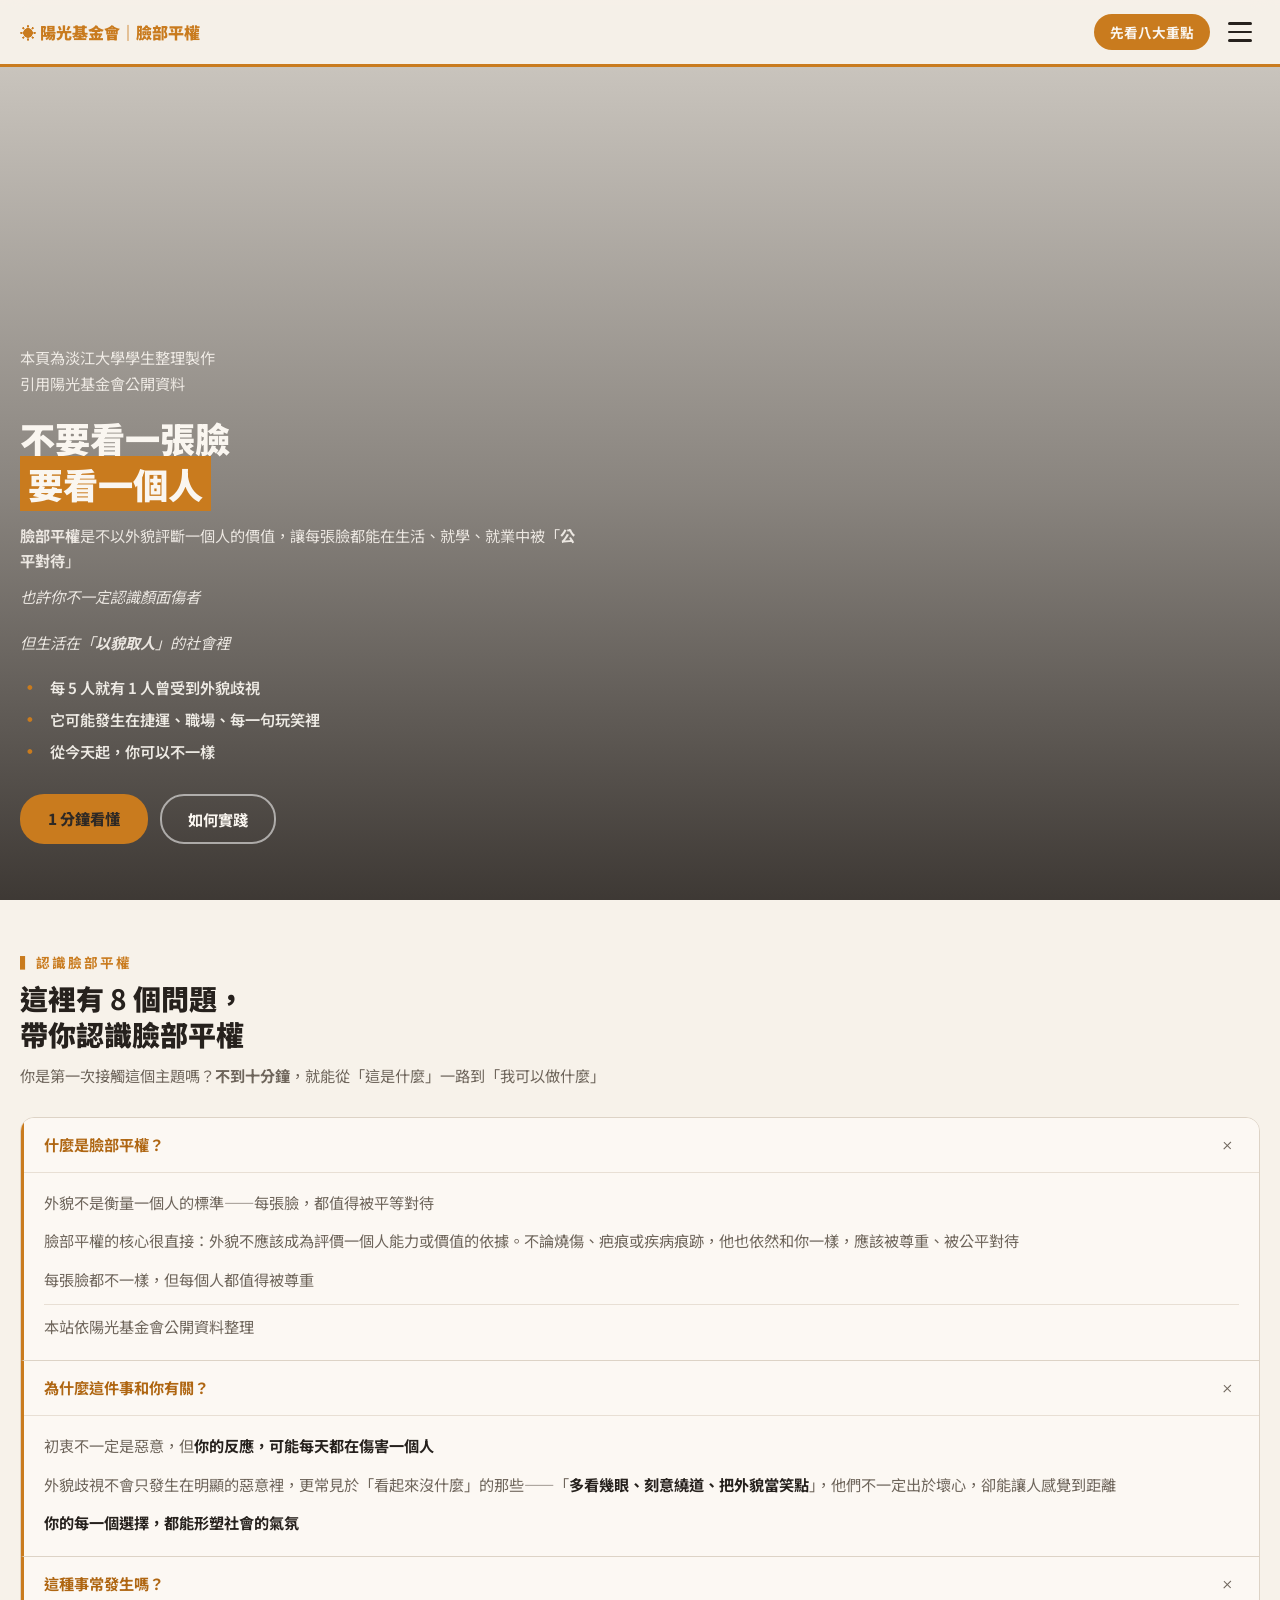
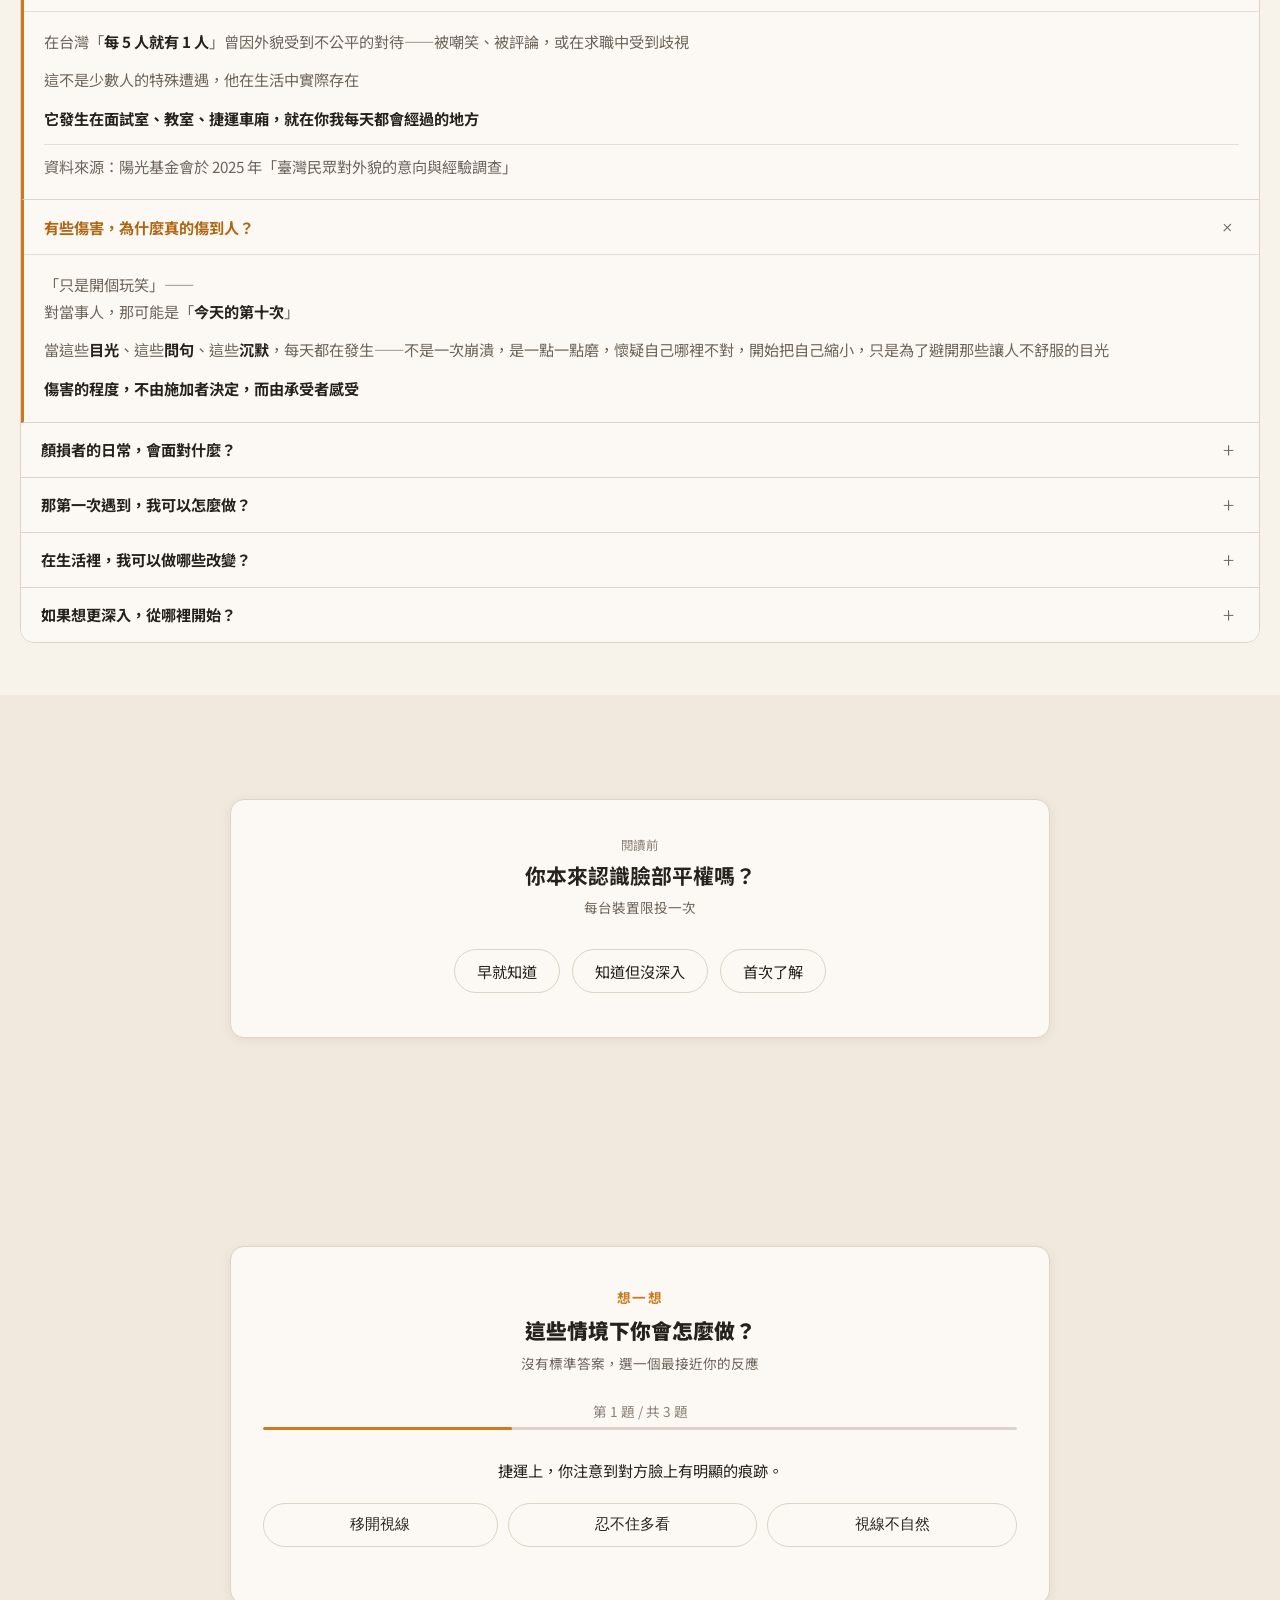
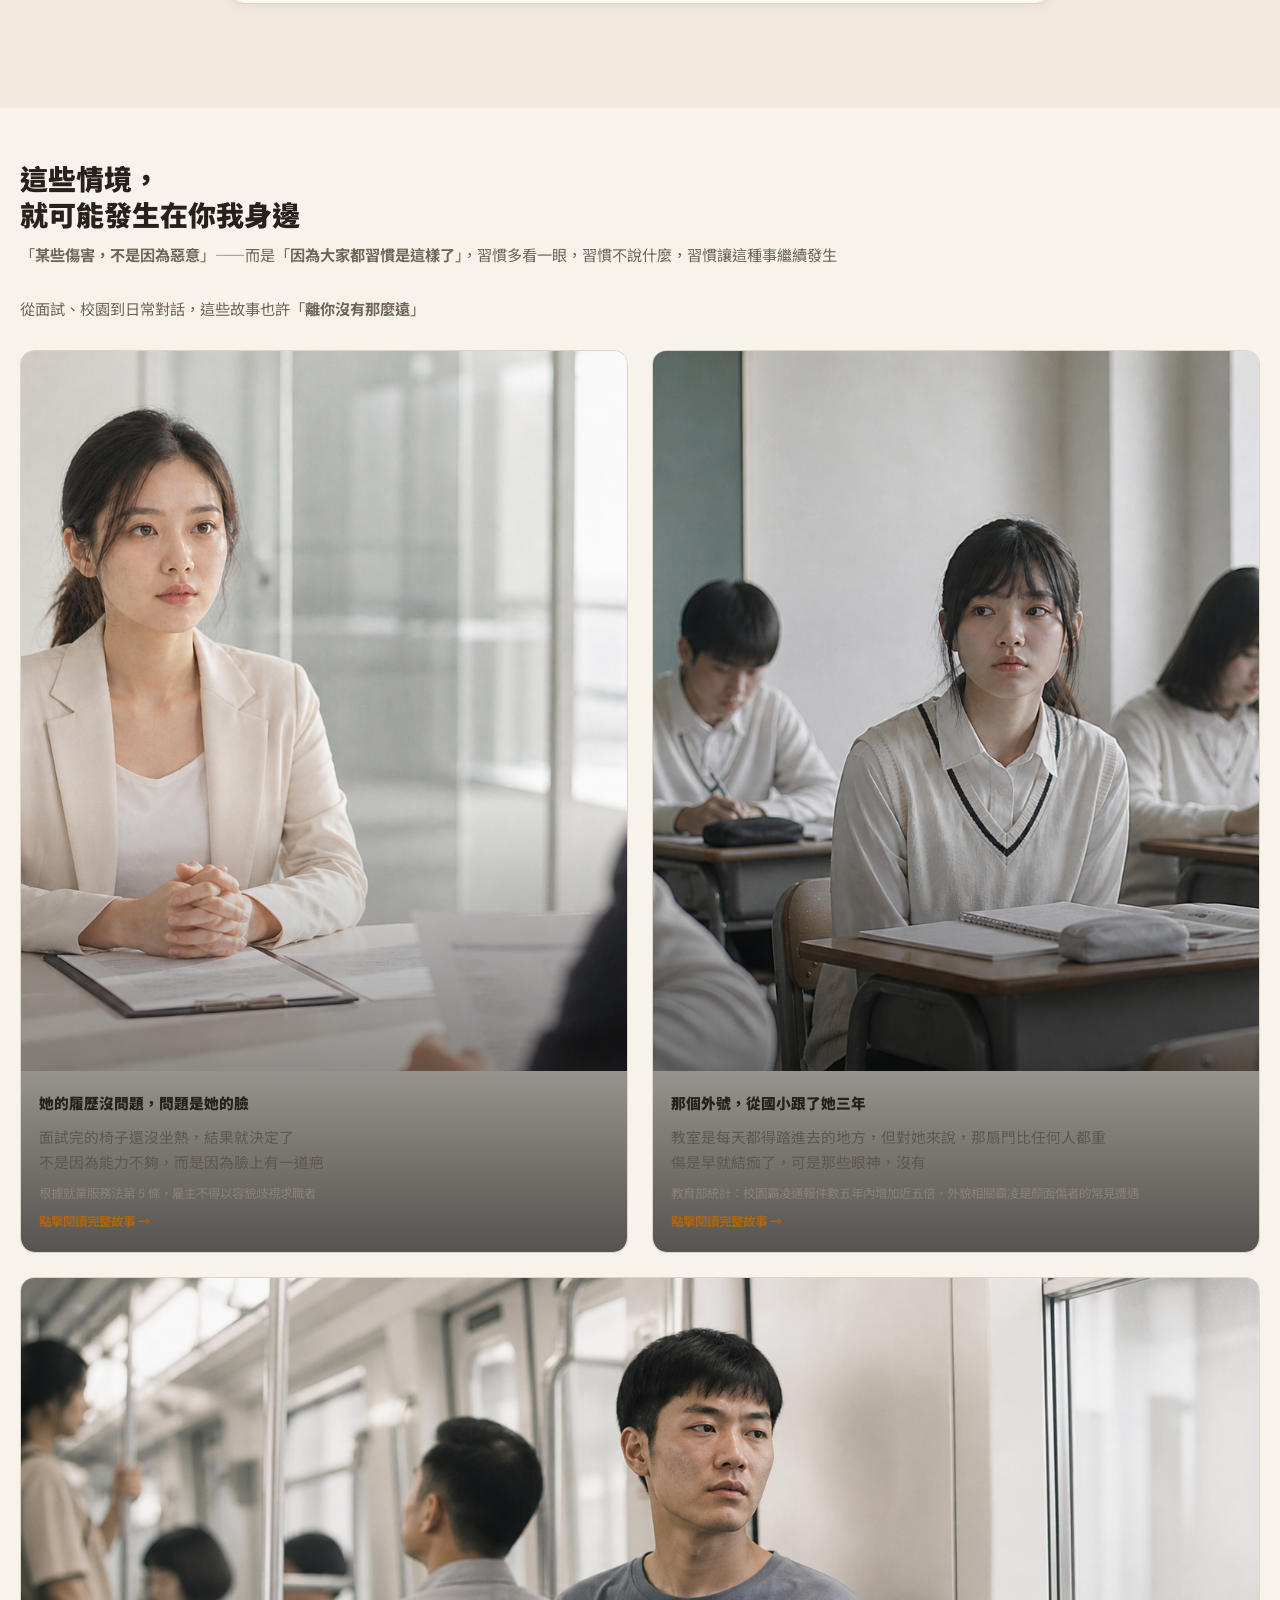
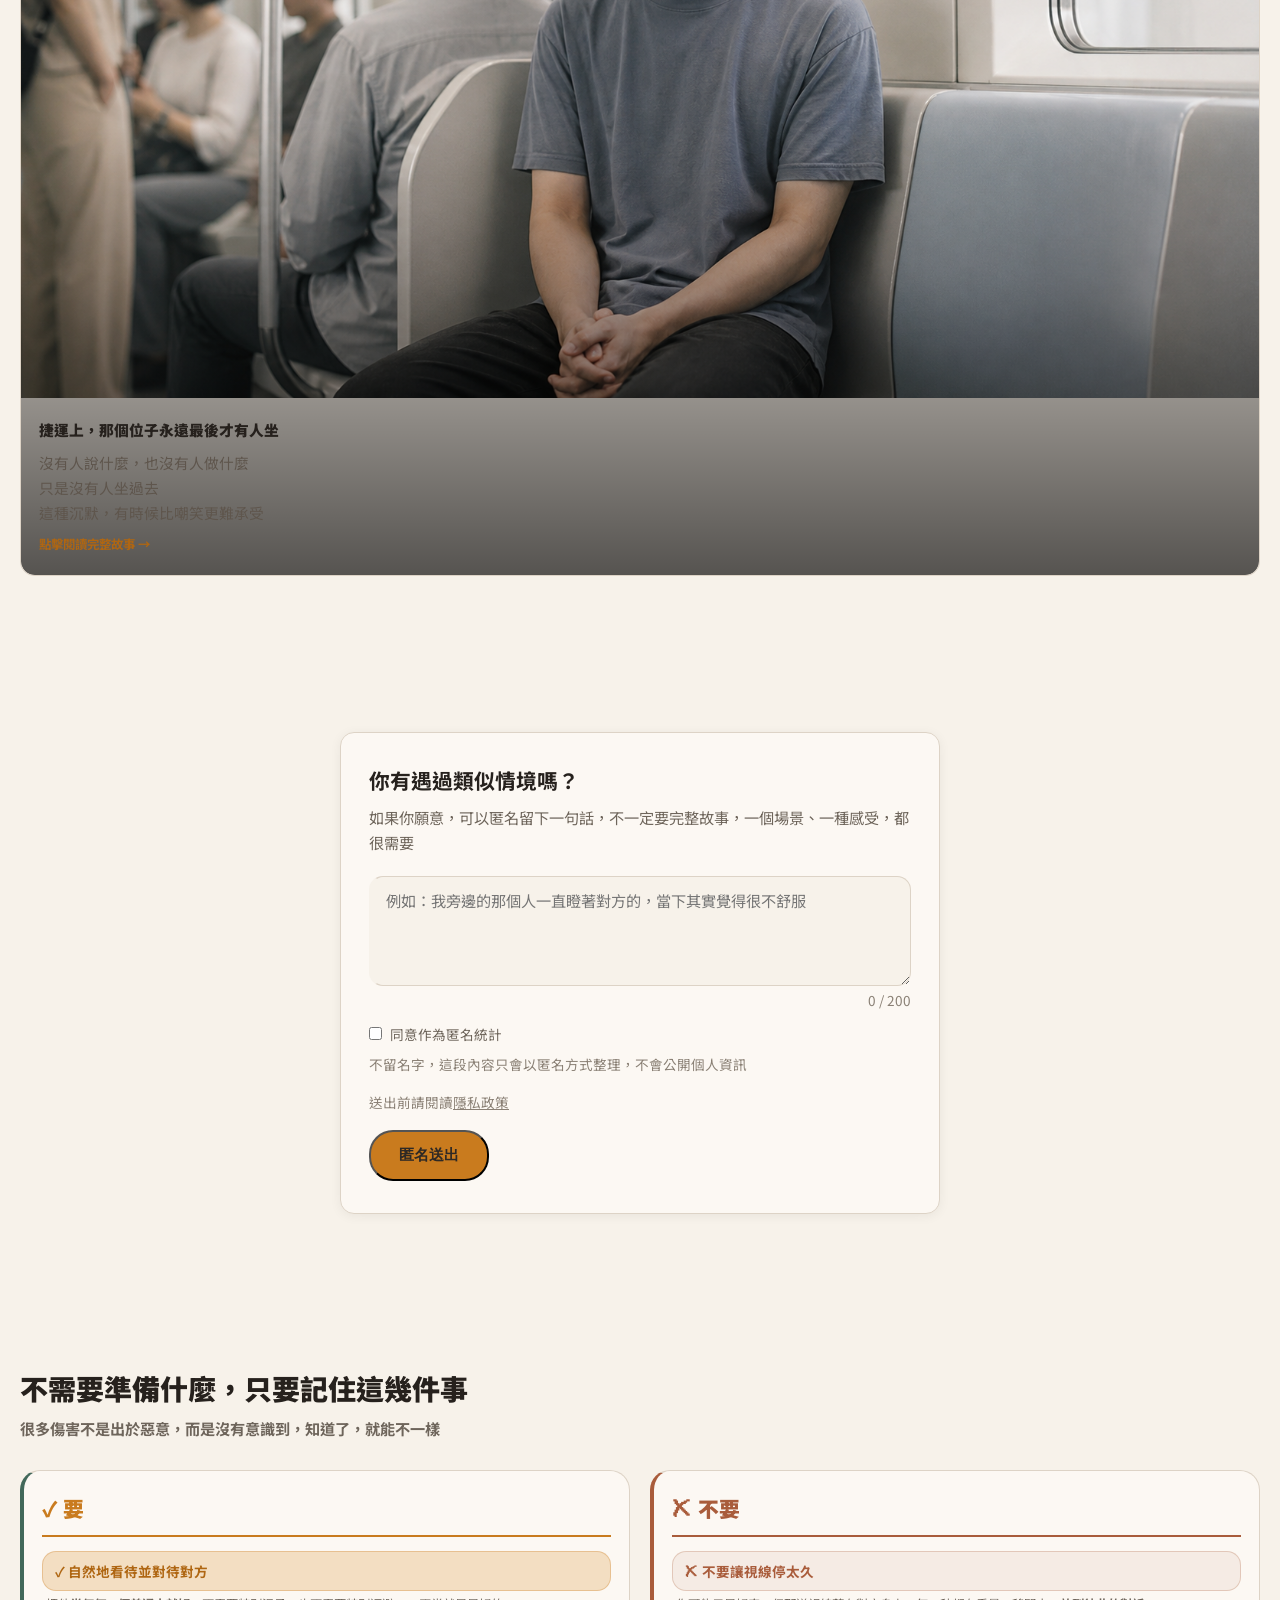
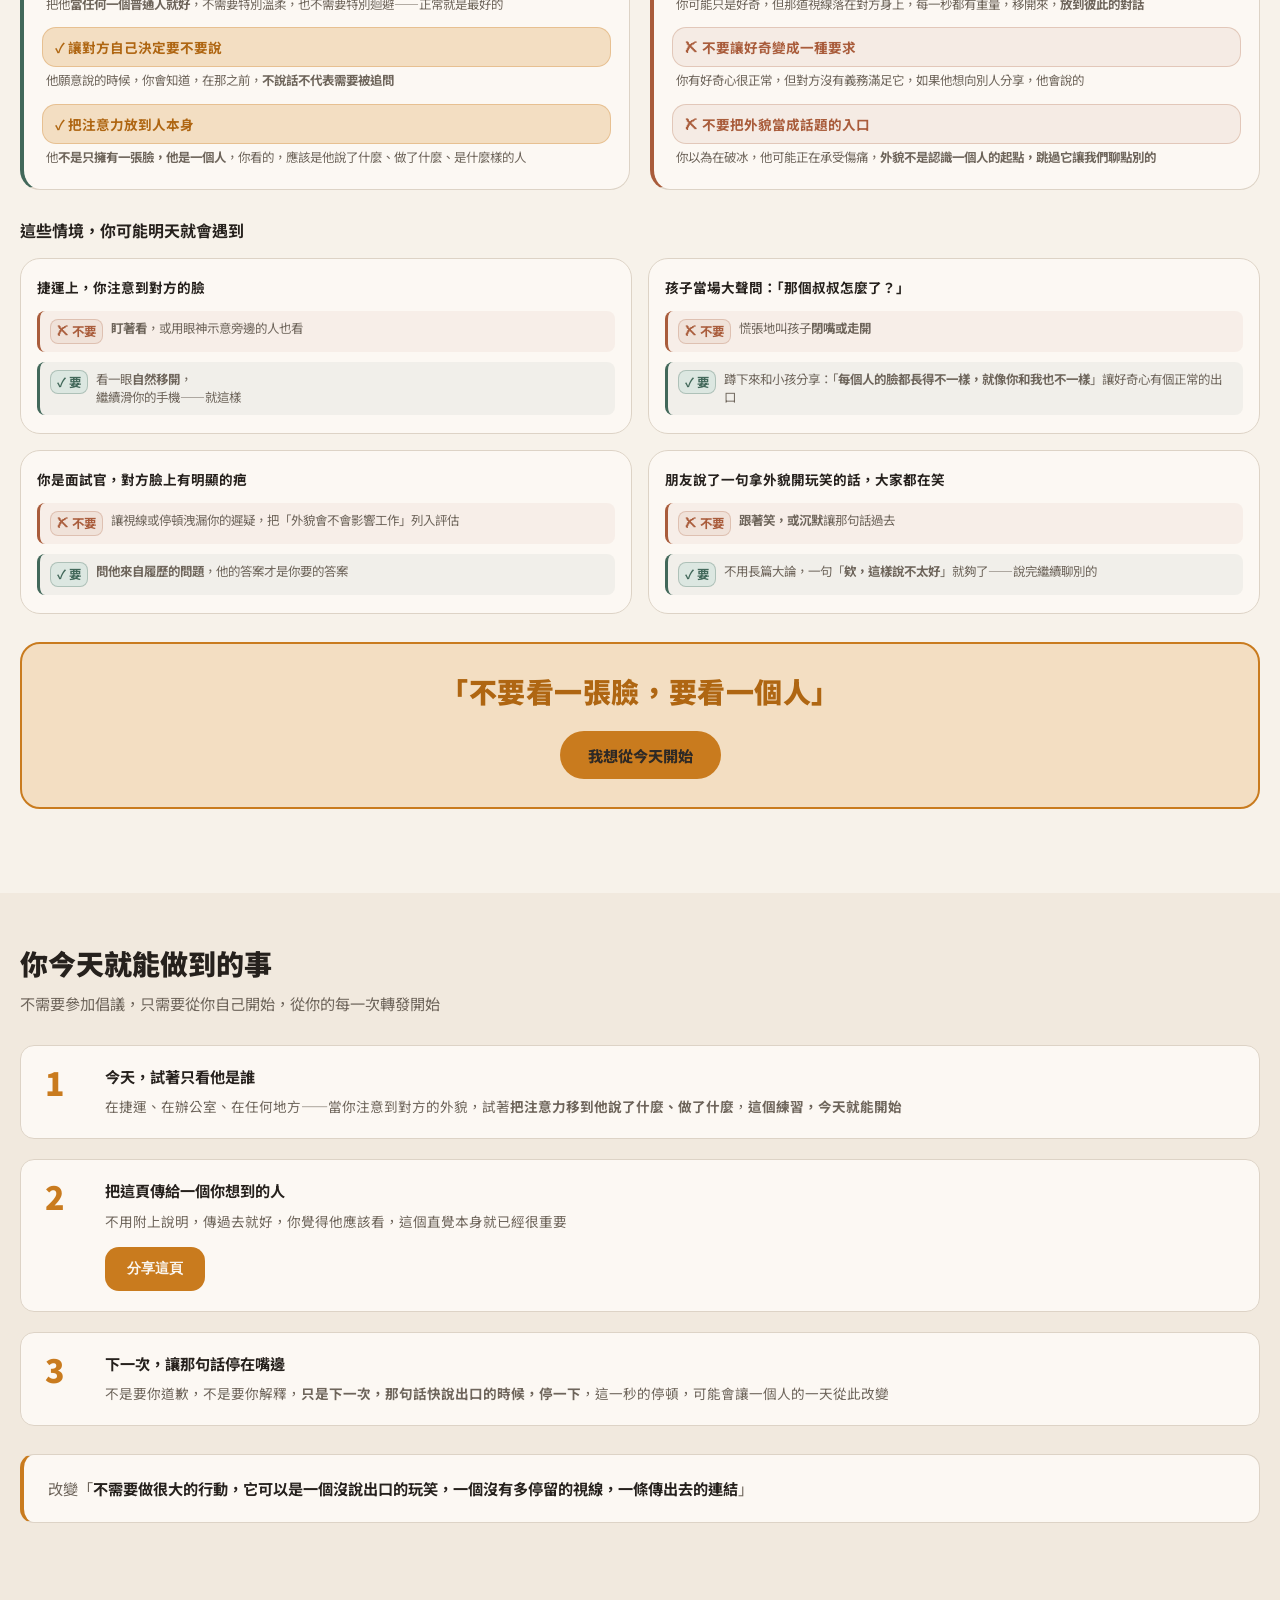
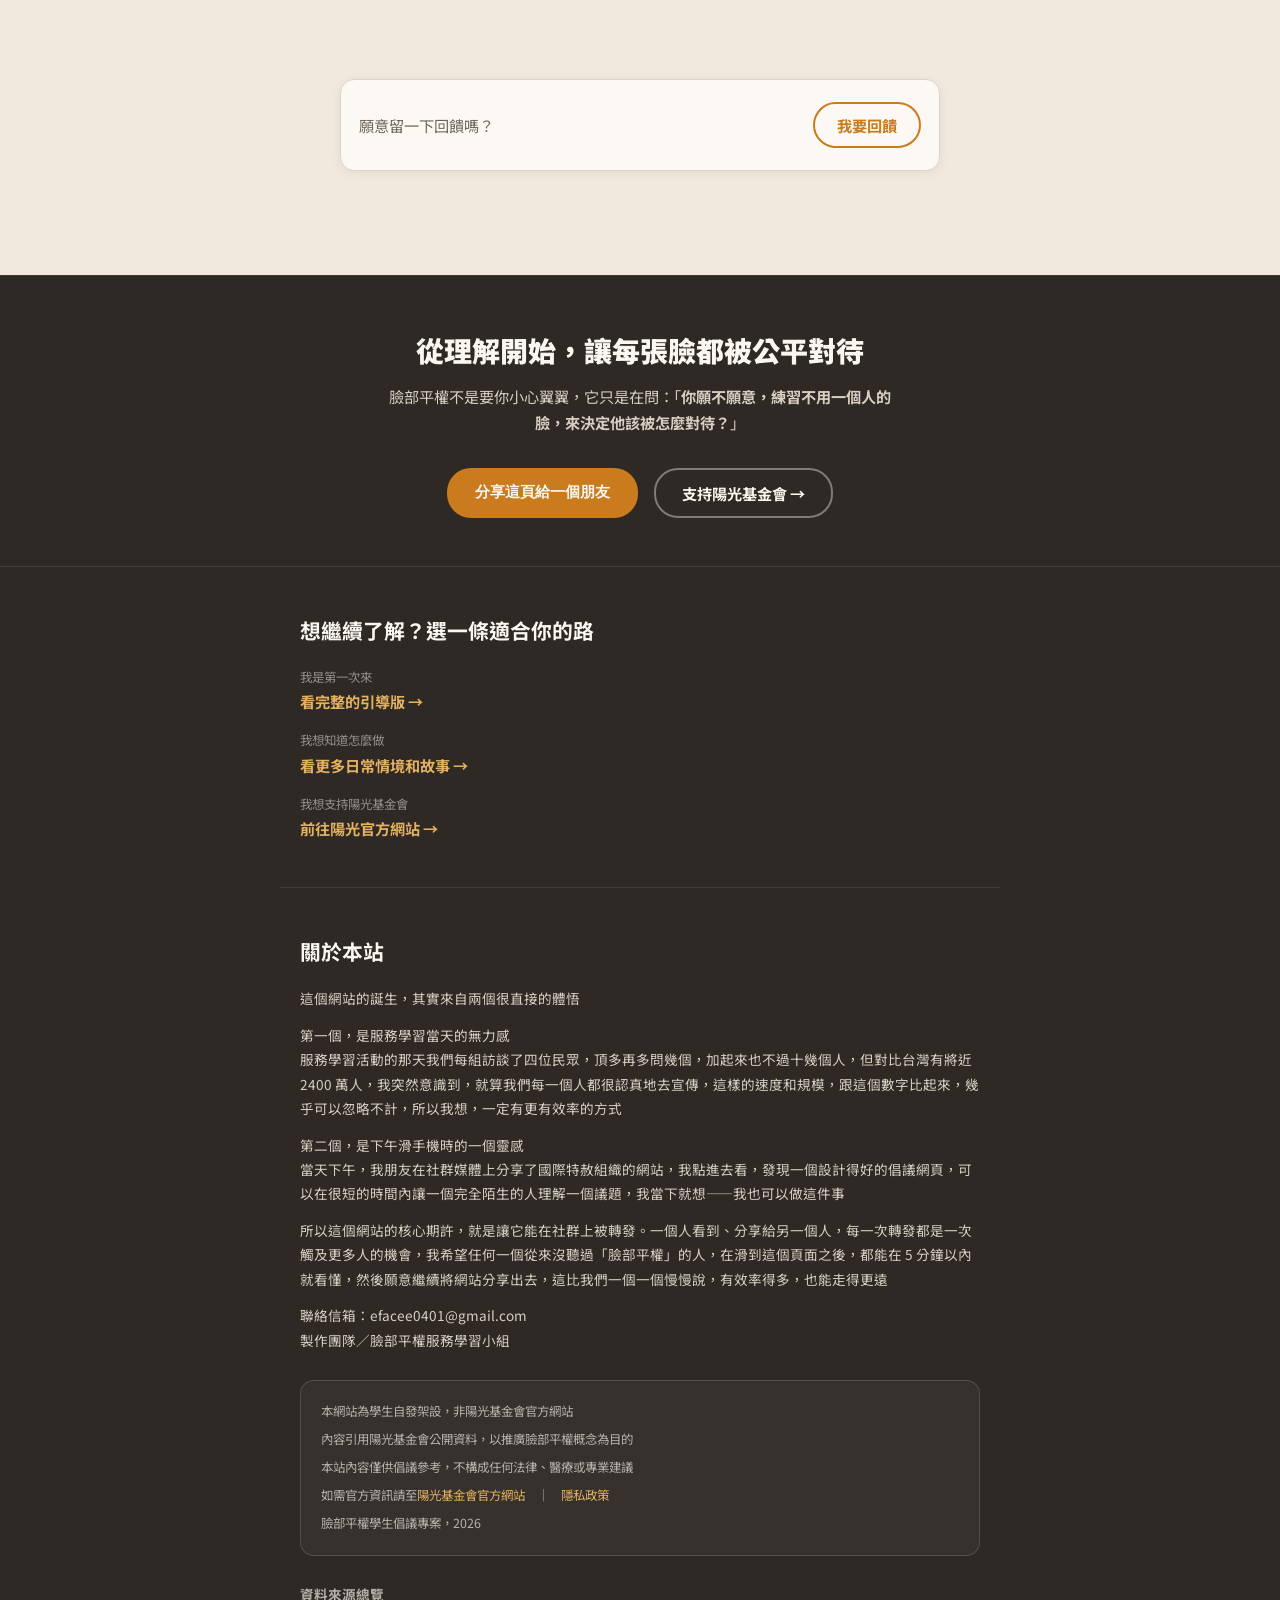
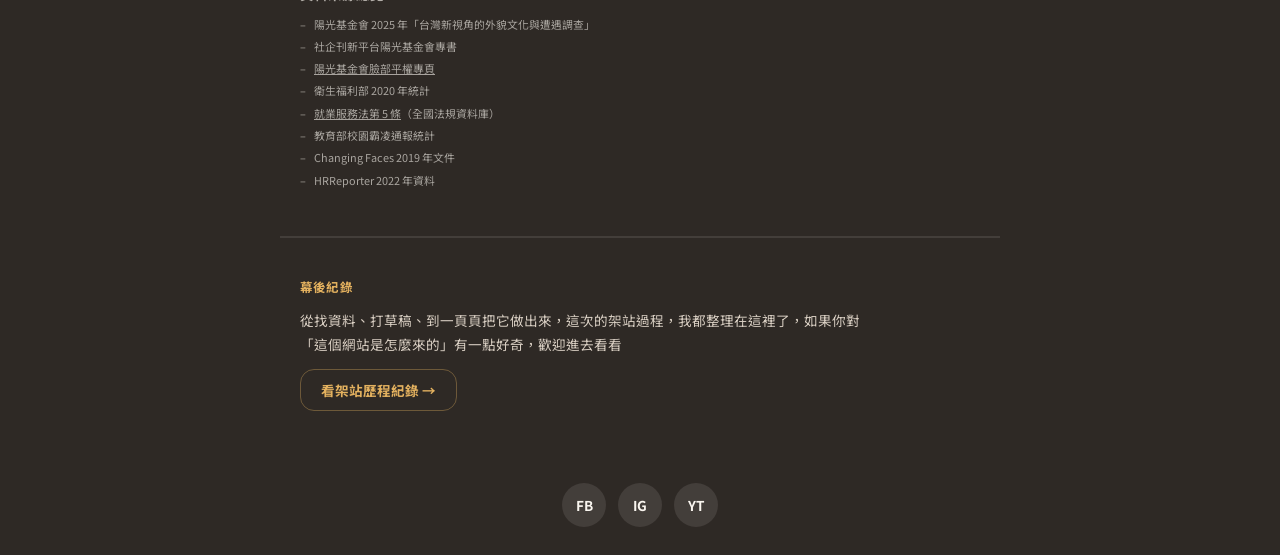
==== commit e52cc9c2: "feat: sum-index 補 OG tags、法律聲明、適合誰看；主站頁腳加統一識別 - face-summary/sum-index.html: canonical URL、OG/Twitte" ====
--- a/index.html
+++ b/index.html
@@ -343,6 +343,7 @@
             同意作為匿名統計
           </label>
           <p class="share-note">不留名字，這段內容只會以匿名方式整理，不會公開個人資訊</p>
+          <p class="share-note">送出前請閱讀<a href="privacy.html" target="_blank">隱私政策</a></p>
           <button type="submit" id="share-submit" class="btn-primary">匿名送出</button>
         </form>
       </div>
@@ -731,6 +732,7 @@
               placeholder="有甚麼想對我們說的話嗎，留下一句真心的想法吧！" aria-label="建議文字"></textarea>
           </fieldset>
 
+          <p class="share-note">送出前請閱讀<a href="privacy.html" target="_blank">隱私政策</a></p>
           <button type="submit" id="feedback-submit" class="btn-primary">送出回饋</button>
         </form>
       </div>
@@ -792,12 +794,14 @@
     <p class="ft-about-body">第一個，是服務學習當天的無力感<br>服務學習活動的那天我們每組訪談了四位民眾，頂多再多問幾個，加起來也不過十幾個人，但對比台灣有將近 2400 萬人，我突然意識到，就算我們每一個人都很認真地去宣傳，這樣的速度和規模，跟這個數字比起來，幾乎可以忽略不計，所以我想，一定有更有效率的方式</p>
     <p class="ft-about-body">第二個，是下午滑手機時的一個靈感<br>當天下午，我朋友在社群媒體上分享了國際特赦組織的網站，我點進去看，發現一個設計得好的倡議網頁，可以在很短的時間內讓一個完全陌生的人理解一個議題，我當下就想——我也可以做這件事</p>
     <p class="ft-about-body">所以這個網站的核心期許，就是讓它能在社群上被轉發。一個人看到、分享給另一個人，每一次轉發都是一次觸及更多人的機會，我希望任何一個從來沒聽過「臉部平權」的人，在滑到這個頁面之後，都能在 5 分鐘以內就看懂，然後願意繼續將網站分享出去，這比我們一個一個慢慢說，有效率得多，也能走得更遠</p>
-    <p class="ft-about-body">聯絡信箱：efacee0401@gmail.com<br>網站設計與製作／韓明倫<br>專案成員／邱士維、汪宗祐、賈思瀚、李恕</p>
+    <p class="ft-about-body">聯絡信箱：efacee0401@gmail.com<br>製作團隊／臉部平權服務學習小組</p>
 
     <div class="ft-declaration">
-      <p>本網站為學生自發會，非陽光基金會官方網站</p>
+      <p>本網站為學生自發架設，非陽光基金會官方網站</p>
       <p>內容引用陽光基金會公開資料，以推廣臉部平權概念為目的</p>
-      <p>如需官方資訊請至<a href="https://www.sunshine.org.tw/" target="_blank" rel="noopener noreferrer">陽光基金會官方網站</a></p>
+      <p>本站內容僅供倡議參考，不構成任何法律、醫療或專業建議</p>
+      <p>如需官方資訊請至<a href="https://www.sunshine.org.tw/" target="_blank" rel="noopener noreferrer">陽光基金會官方網站</a>　｜　<a href="privacy.html">隱私政策</a></p>
+      <p>臉部平權學生倡議專案，2026</p>
     </div>
 
     <div class="ft-sources">
@@ -805,9 +809,9 @@
       <ul class="ft-sources-list">
         <li>陽光基金會 2025 年「台灣新視角的外貌文化與遭遇調查」</li>
         <li>社企刊新平台陽光基金會專書</li>
-        <li>陽光基金會臉部平權專頁</li>
+        <li><a href="https://www.sunshine.org.tw/service/equal_rights" target="_blank" rel="noopener noreferrer">陽光基金會臉部平權專頁</a></li>
         <li>衛生福利部 2020 年統計</li>
-        <li>就業服務法第 5 條</li>
+        <li><a href="https://law.moj.gov.tw/LawClass/LawSingle.aspx?pcode=N0090001&flno=5" target="_blank" rel="noopener noreferrer">就業服務法第 5 條</a>（全國法規資料庫）</li>
         <li>教育部校園霸凌通報統計</li>
         <li>Changing Faces 2019 年文件</li>
         <li>HRReporter 2022 年資料</li>
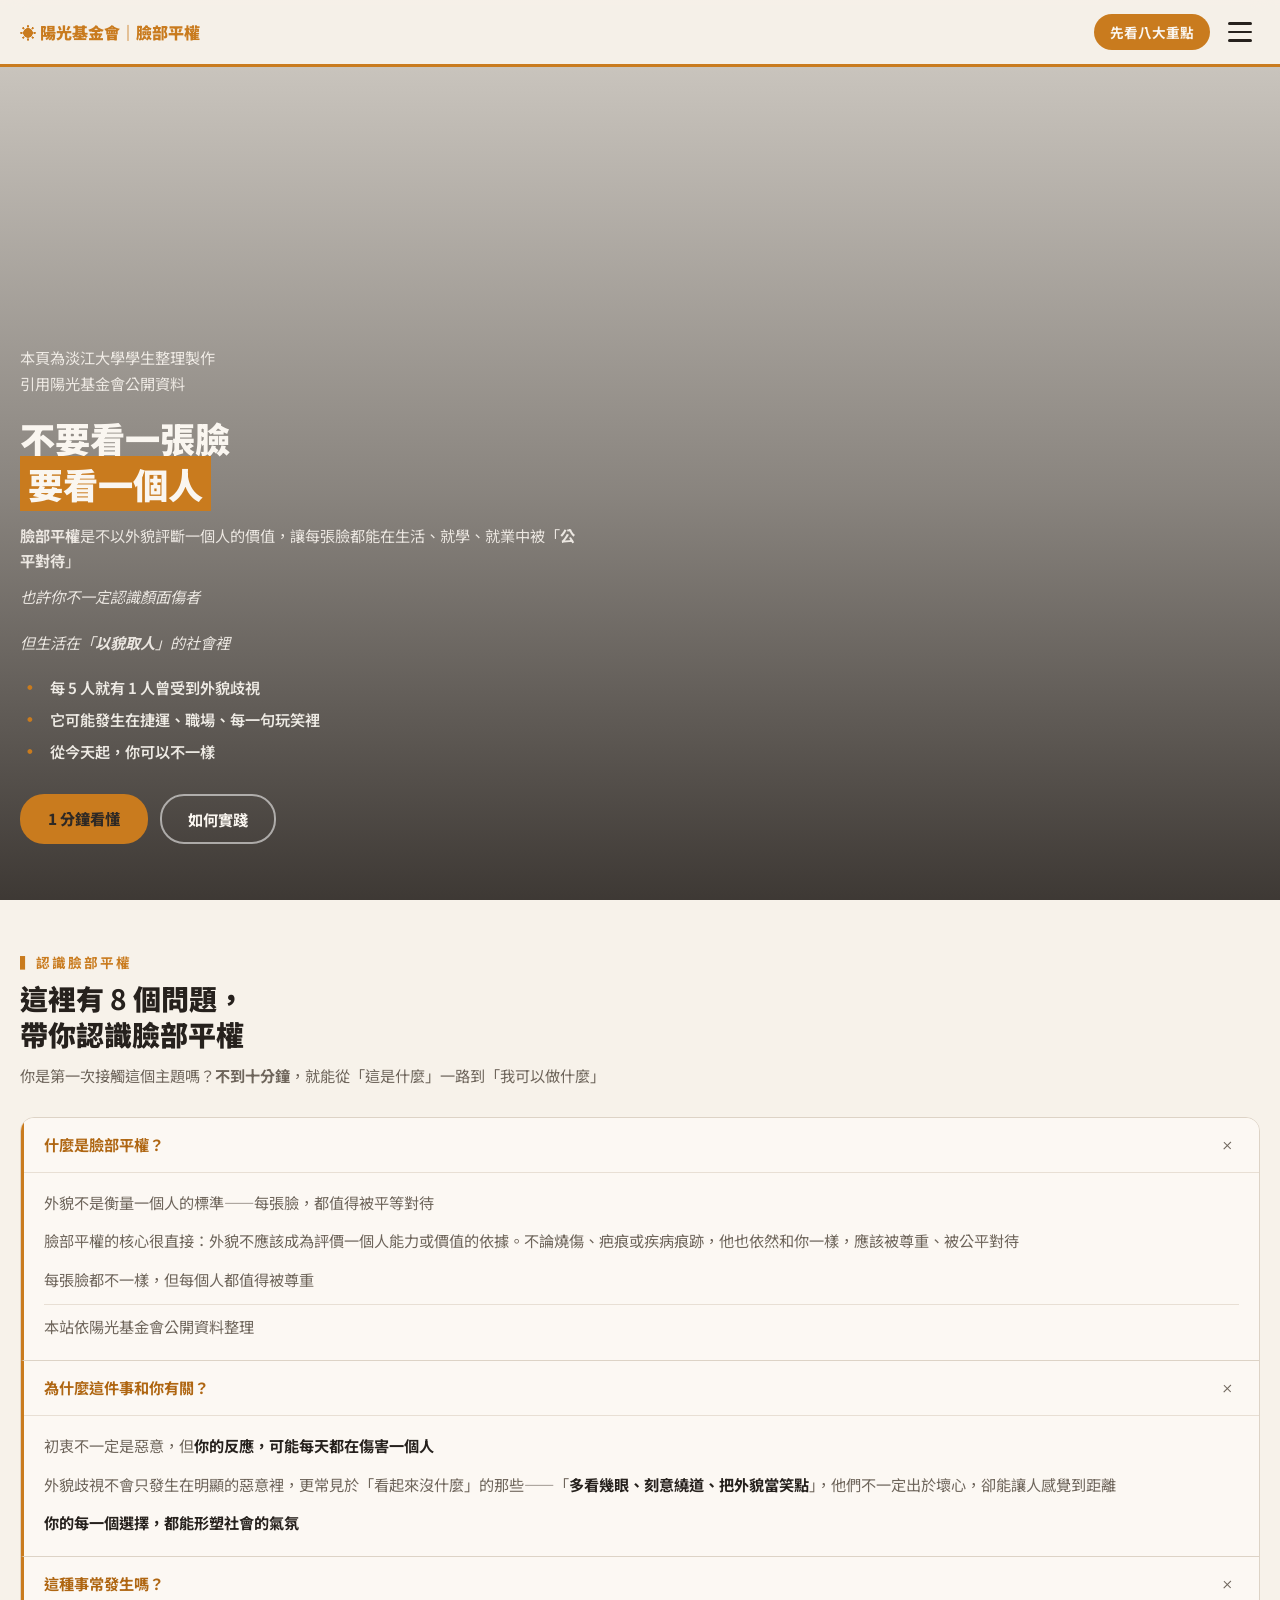
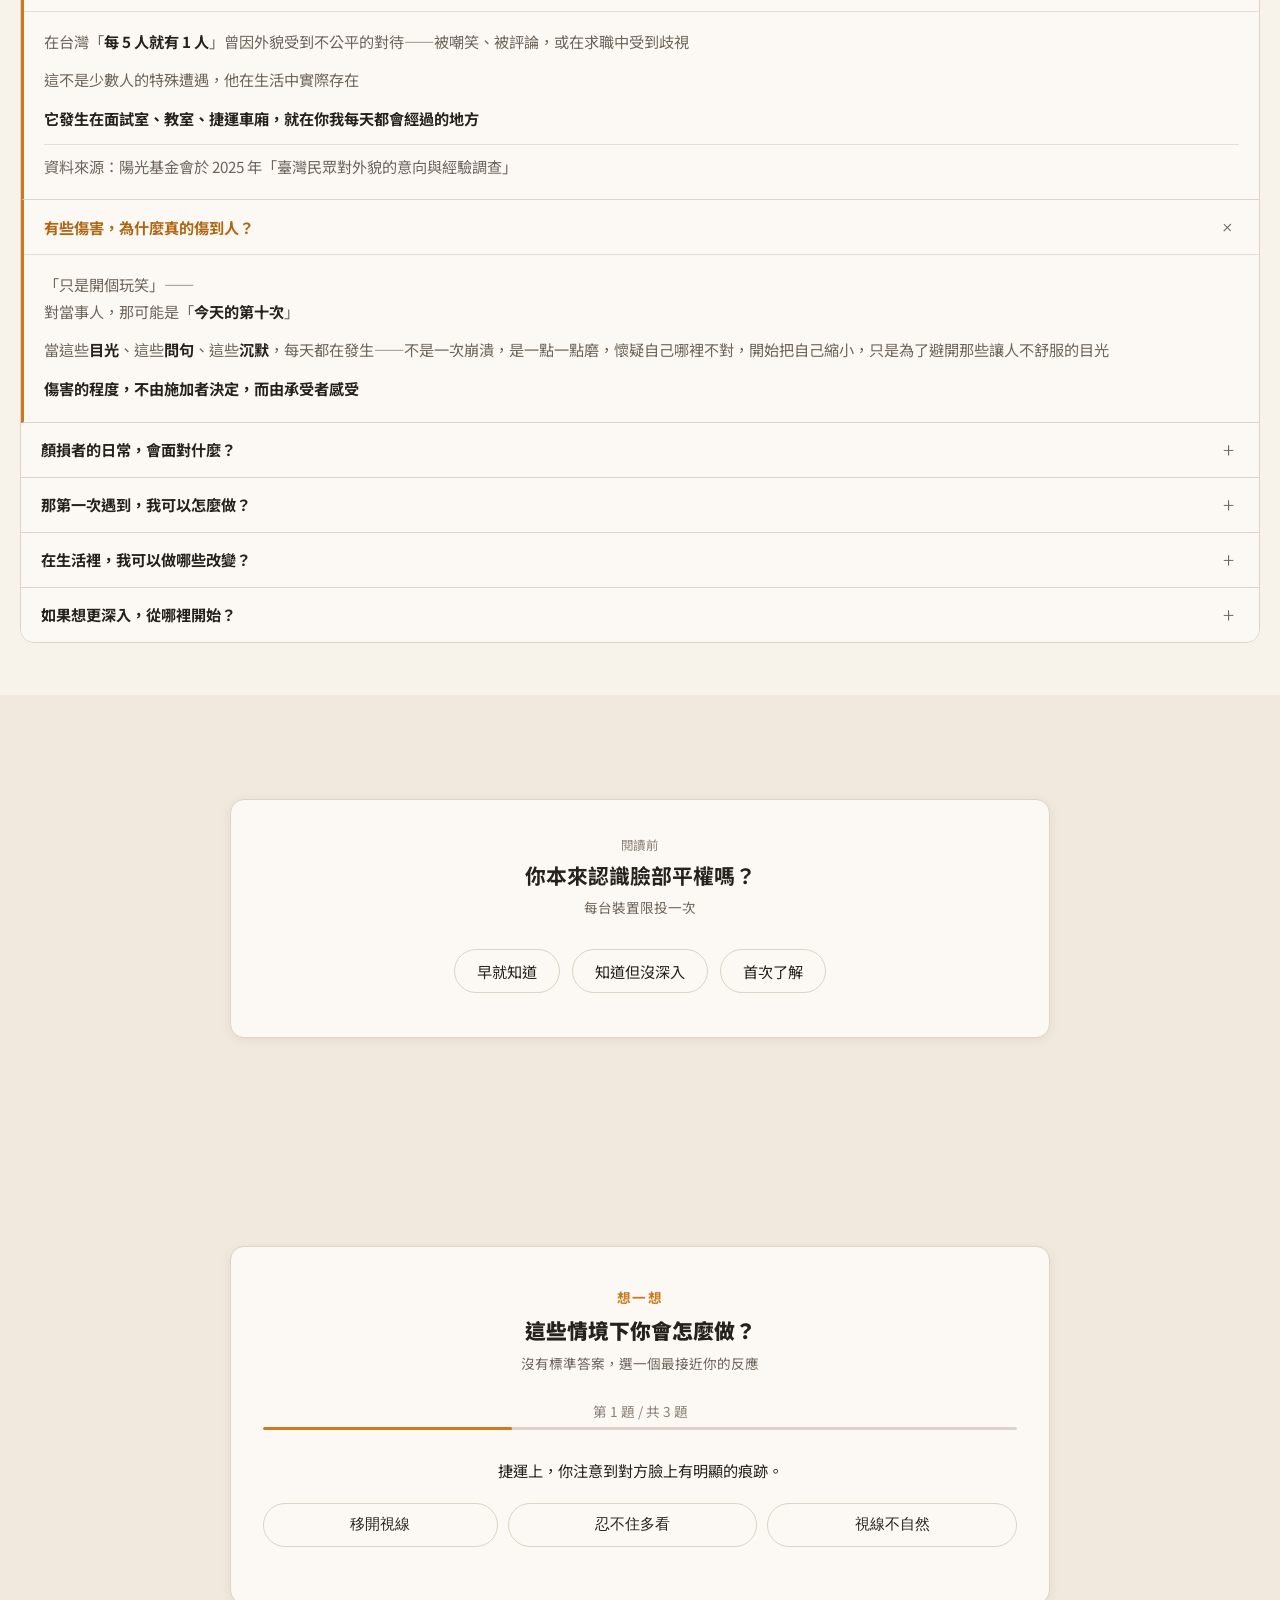
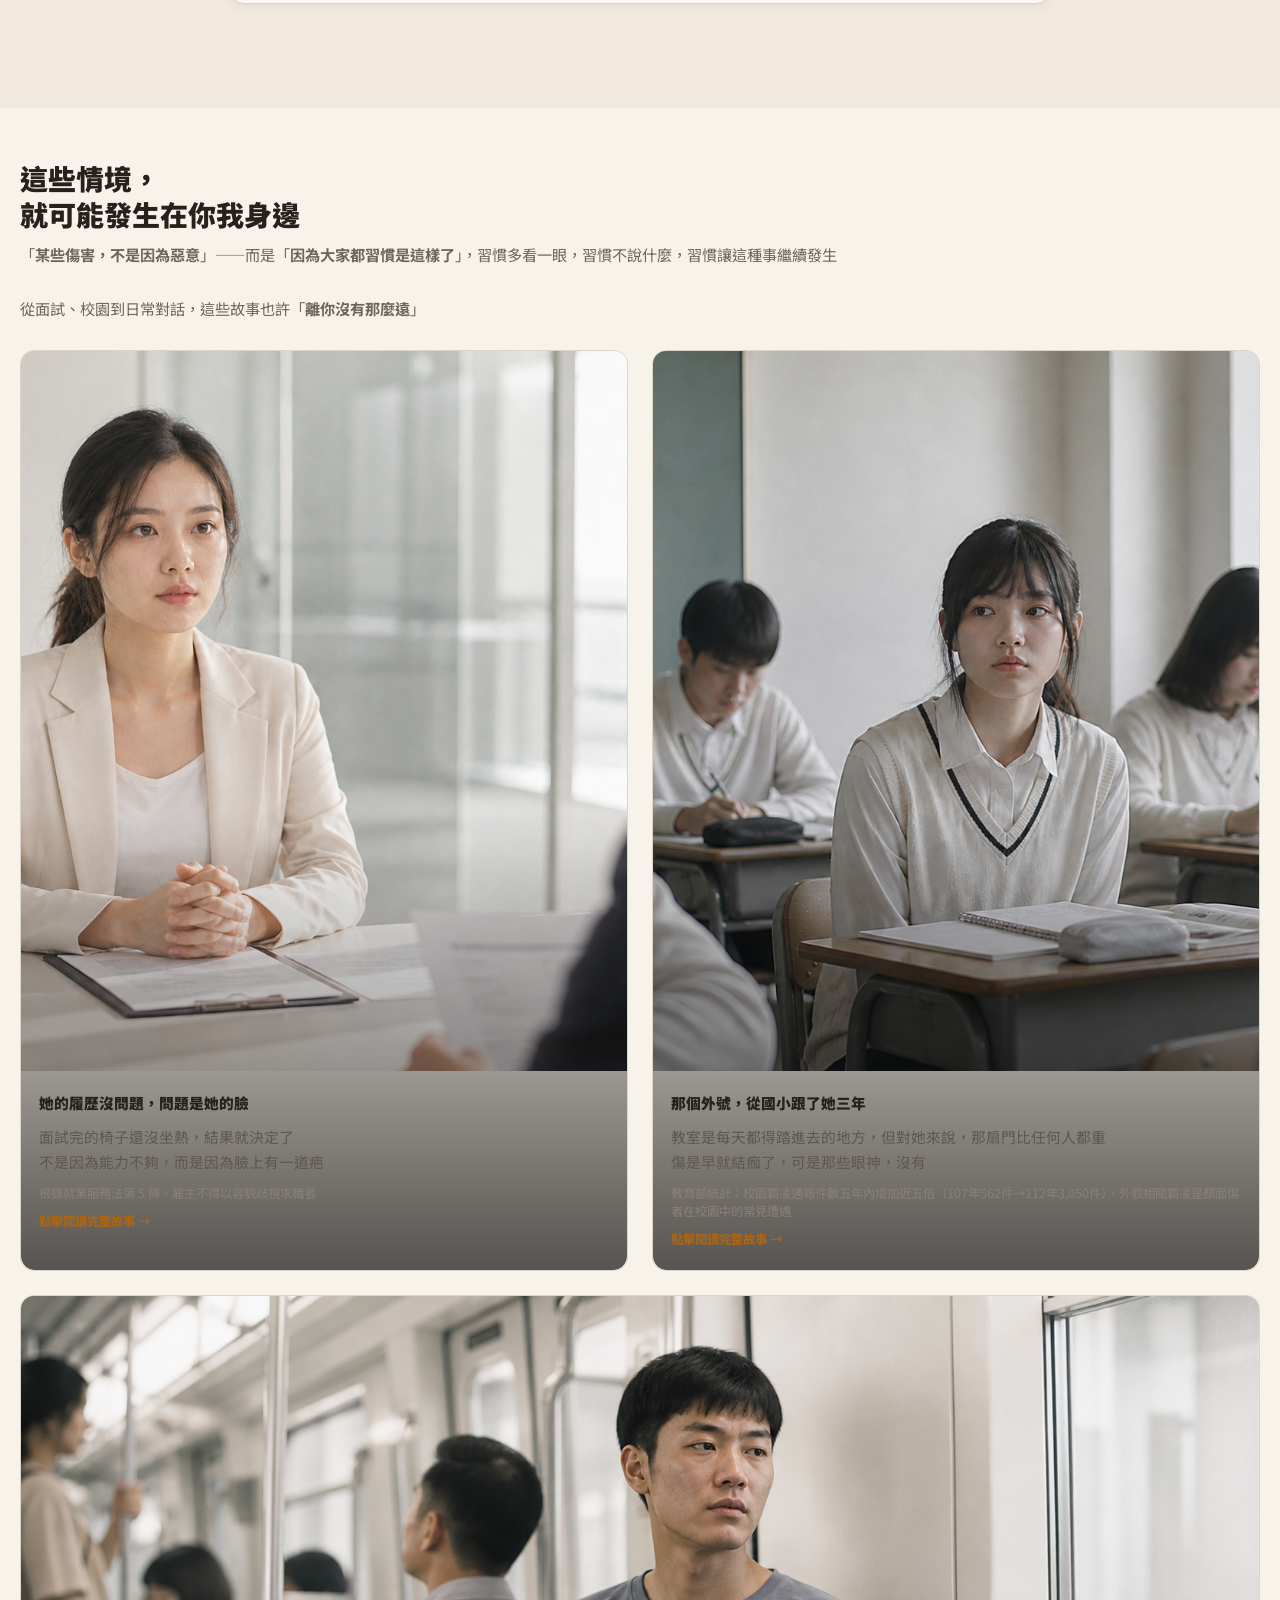
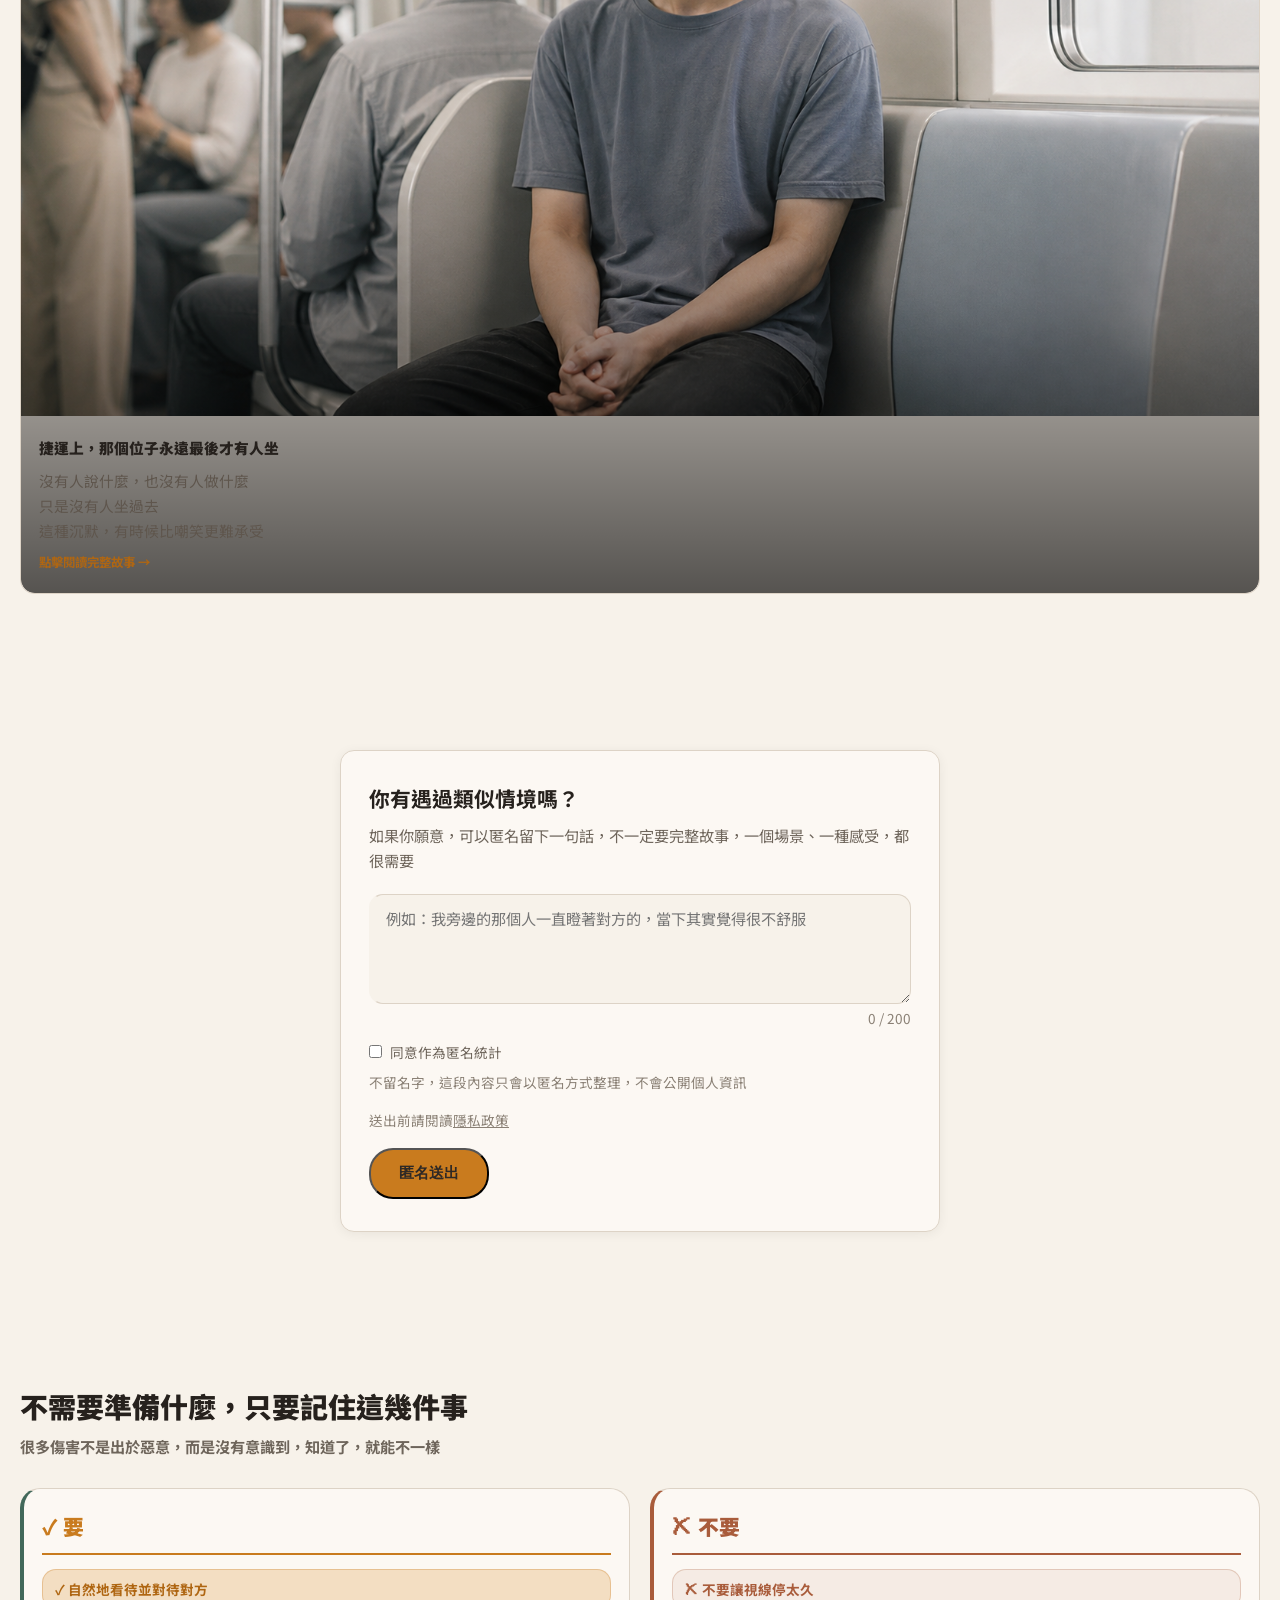
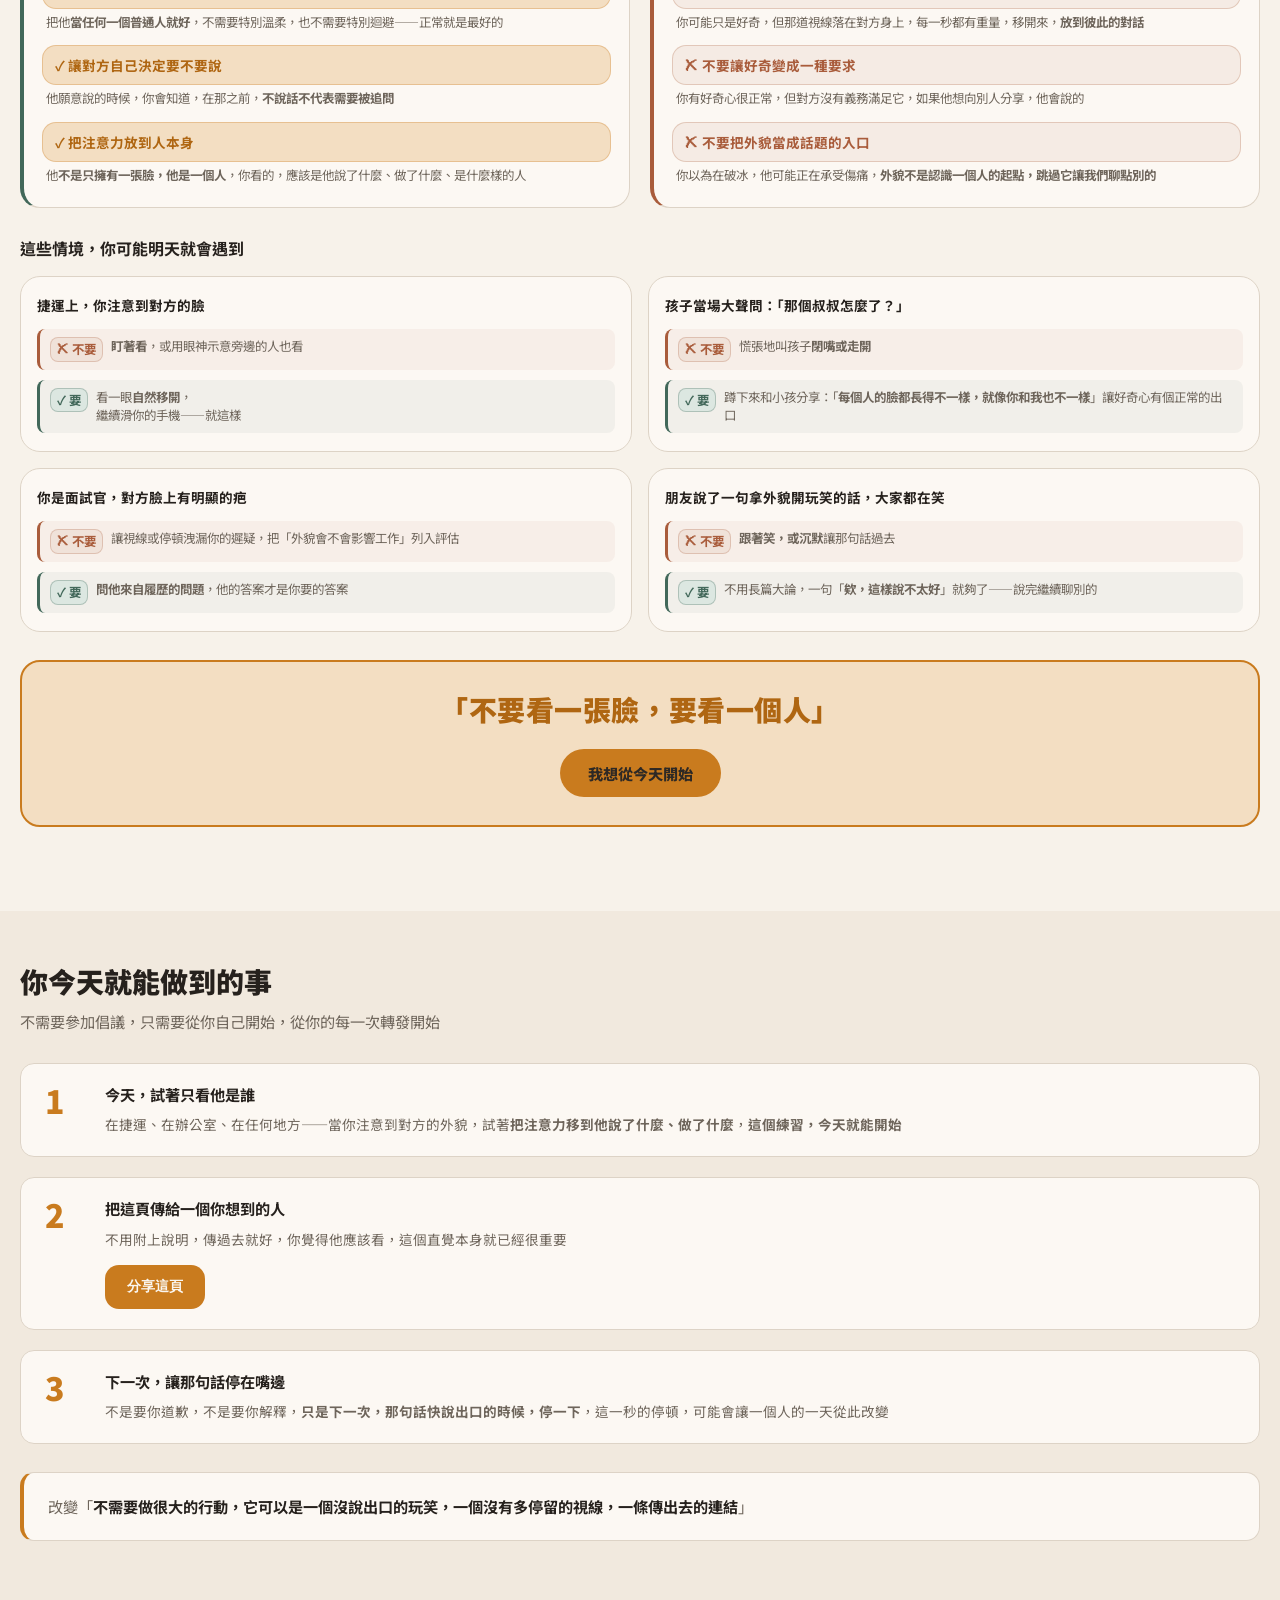
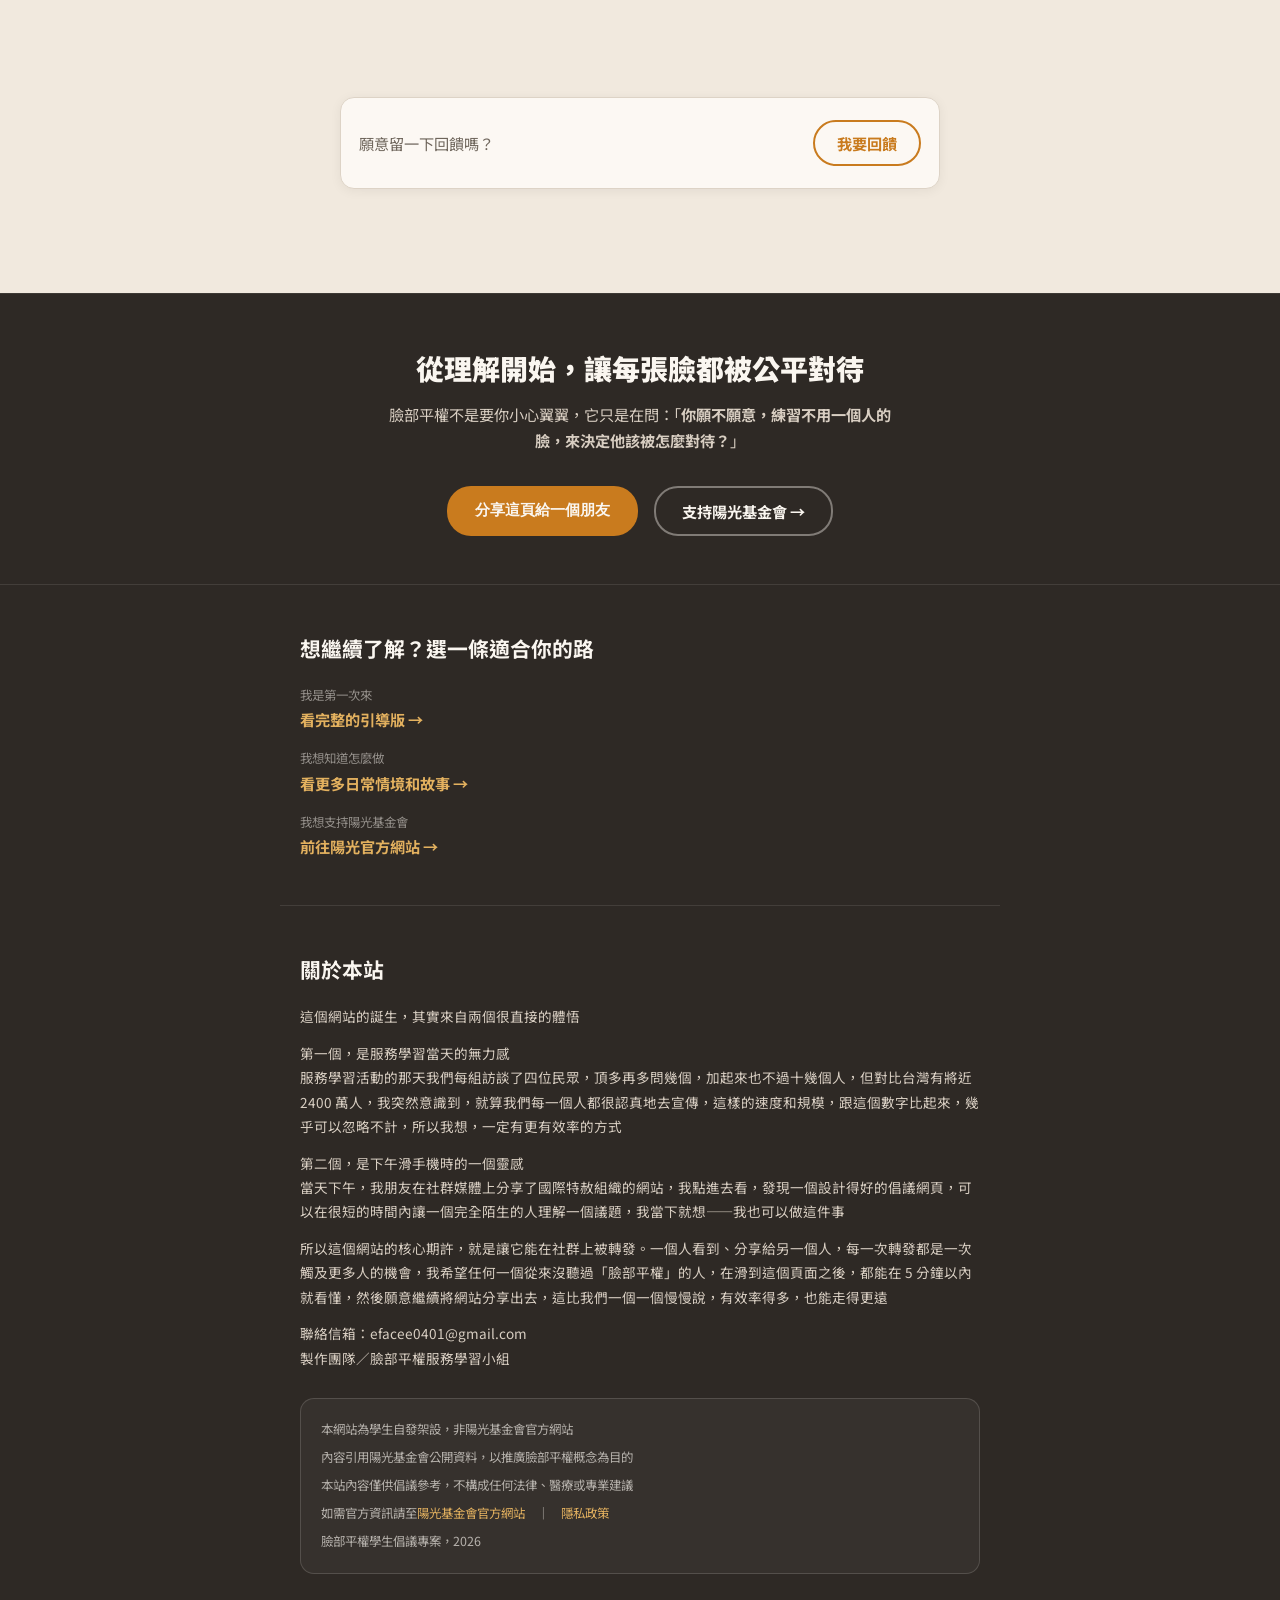
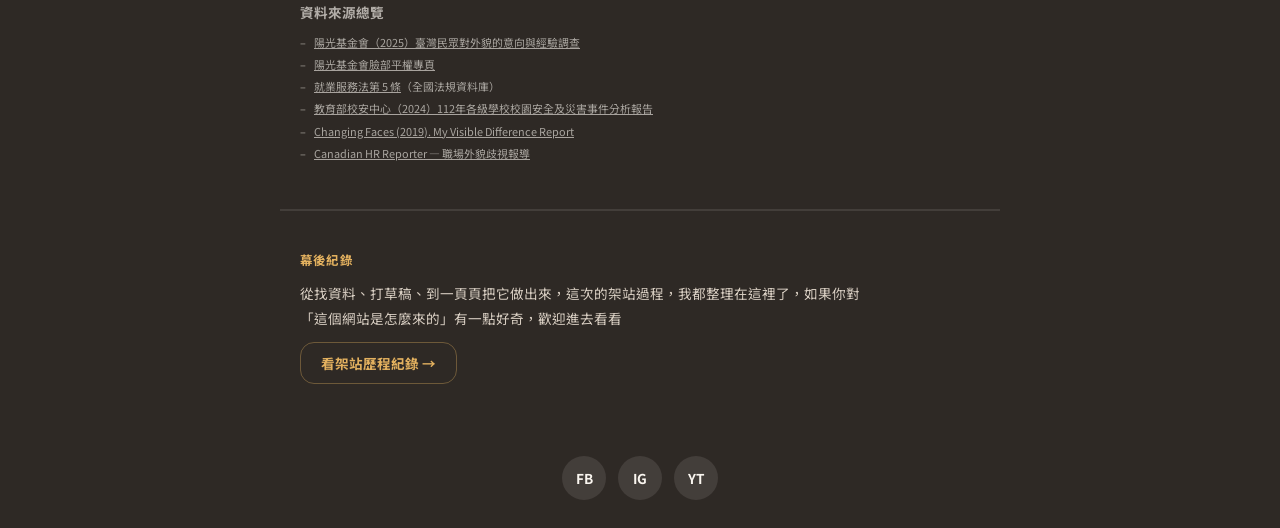
==== commit 7a558cb0: "feat: 上線前合規修改 — 隱私政策、免責聲明、署名、資料來源連結 - 新建 privacy.html 隱私政策頁面（個資法合規） - 兩個表單送出按鈕上方加隱私政策連結 - footer 免責聲" ====
--- a/index.html
+++ b/index.html
@@ -300,7 +300,7 @@
     <div class="story-body">
       <h3 class="story-card-title">那個外號，從國小跟了她三年</h3>
       <p class="story-harm">教室是每天都得踏進去的地方，但對她來說，那扇門比任何人都重<br>傷是早就結痂了，可是那些眼神，沒有</p>
-      <p class="story-law">教育部統計：校園霸凌通報件數五年內增加近五倍，外貌相關霸凌是顏面傷者的常見遭遇</p>
+      <p class="story-law">教育部統計：校園霸凌通報件數五年內增加近五倍（107年562件→112年3,050件），外貌相關霸凌是顏面傷者在校園中的常見遭遇</p>
       <p class="story-cta-hint">點擊閱讀完整故事 →</p>
     </div>
   </article>
@@ -800,21 +800,19 @@
       <p>本網站為學生自發架設，非陽光基金會官方網站</p>
       <p>內容引用陽光基金會公開資料，以推廣臉部平權概念為目的</p>
       <p>本站內容僅供倡議參考，不構成任何法律、醫療或專業建議</p>
-      <p>如需官方資訊請至<a href="https://www.sunshine.org.tw/" target="_blank" rel="noopener noreferrer">陽光基金會官方網站</a>　｜　<a href="privacy.html">隱私政策</a></p>
+      <p>如需官方資訊請至<a href="https://www.sunshine.org.tw/" target="_blank" rel="noopener noreferrer">陽光基金會官方網站</a>　｜　<a href="privacy.html" target="_blank" rel="noopener noreferrer">隱私政策</a></p>
       <p>臉部平權學生倡議專案，2026</p>
     </div>
 
     <div class="ft-sources">
       <h3 class="ft-sources-title">資料來源總覽</h3>
       <ul class="ft-sources-list">
-        <li>陽光基金會 2025 年「台灣新視角的外貌文化與遭遇調查」</li>
-        <li>社企刊新平台陽光基金會專書</li>
+        <li><a href="https://0517.sunshine.org.tw/%E9%97%9C%E6%96%BC%E8%87%89%E9%83%A8%E5%B9%B3%E6%AC%8A/" target="_blank" rel="noopener noreferrer">陽光基金會（2025）臺灣民眾對外貌的意向與經驗調查</a></li>
         <li><a href="https://www.sunshine.org.tw/service/equal_rights" target="_blank" rel="noopener noreferrer">陽光基金會臉部平權專頁</a></li>
-        <li>衛生福利部 2020 年統計</li>
         <li><a href="https://law.moj.gov.tw/LawClass/LawSingle.aspx?pcode=N0090001&flno=5" target="_blank" rel="noopener noreferrer">就業服務法第 5 條</a>（全國法規資料庫）</li>
-        <li>教育部校園霸凌通報統計</li>
-        <li>Changing Faces 2019 年文件</li>
-        <li>HRReporter 2022 年資料</li>
+        <li><a href="https://csrc.edu.tw/" target="_blank" rel="noopener noreferrer">教育部校安中心（2024）112年各級學校校園安全及災害事件分析報告</a></li>
+        <li><a href="https://www.changingfaces.org.uk/wp-content/uploads/2021/01/CHANGING-FACES-Report-My-Visible-Difference.pdf" target="_blank" rel="noopener noreferrer">Changing Faces (2019). My Visible Difference Report</a></li>
+        <li><a href="https://www.hrreporter.com/focus-areas/diversity/are-professional-appearance-standards-still-relevant-how-about-legal/390571" target="_blank" rel="noopener noreferrer">Canadian HR Reporter — 職場外貌歧視報導</a></li>
       </ul>
     </div>
   </div>
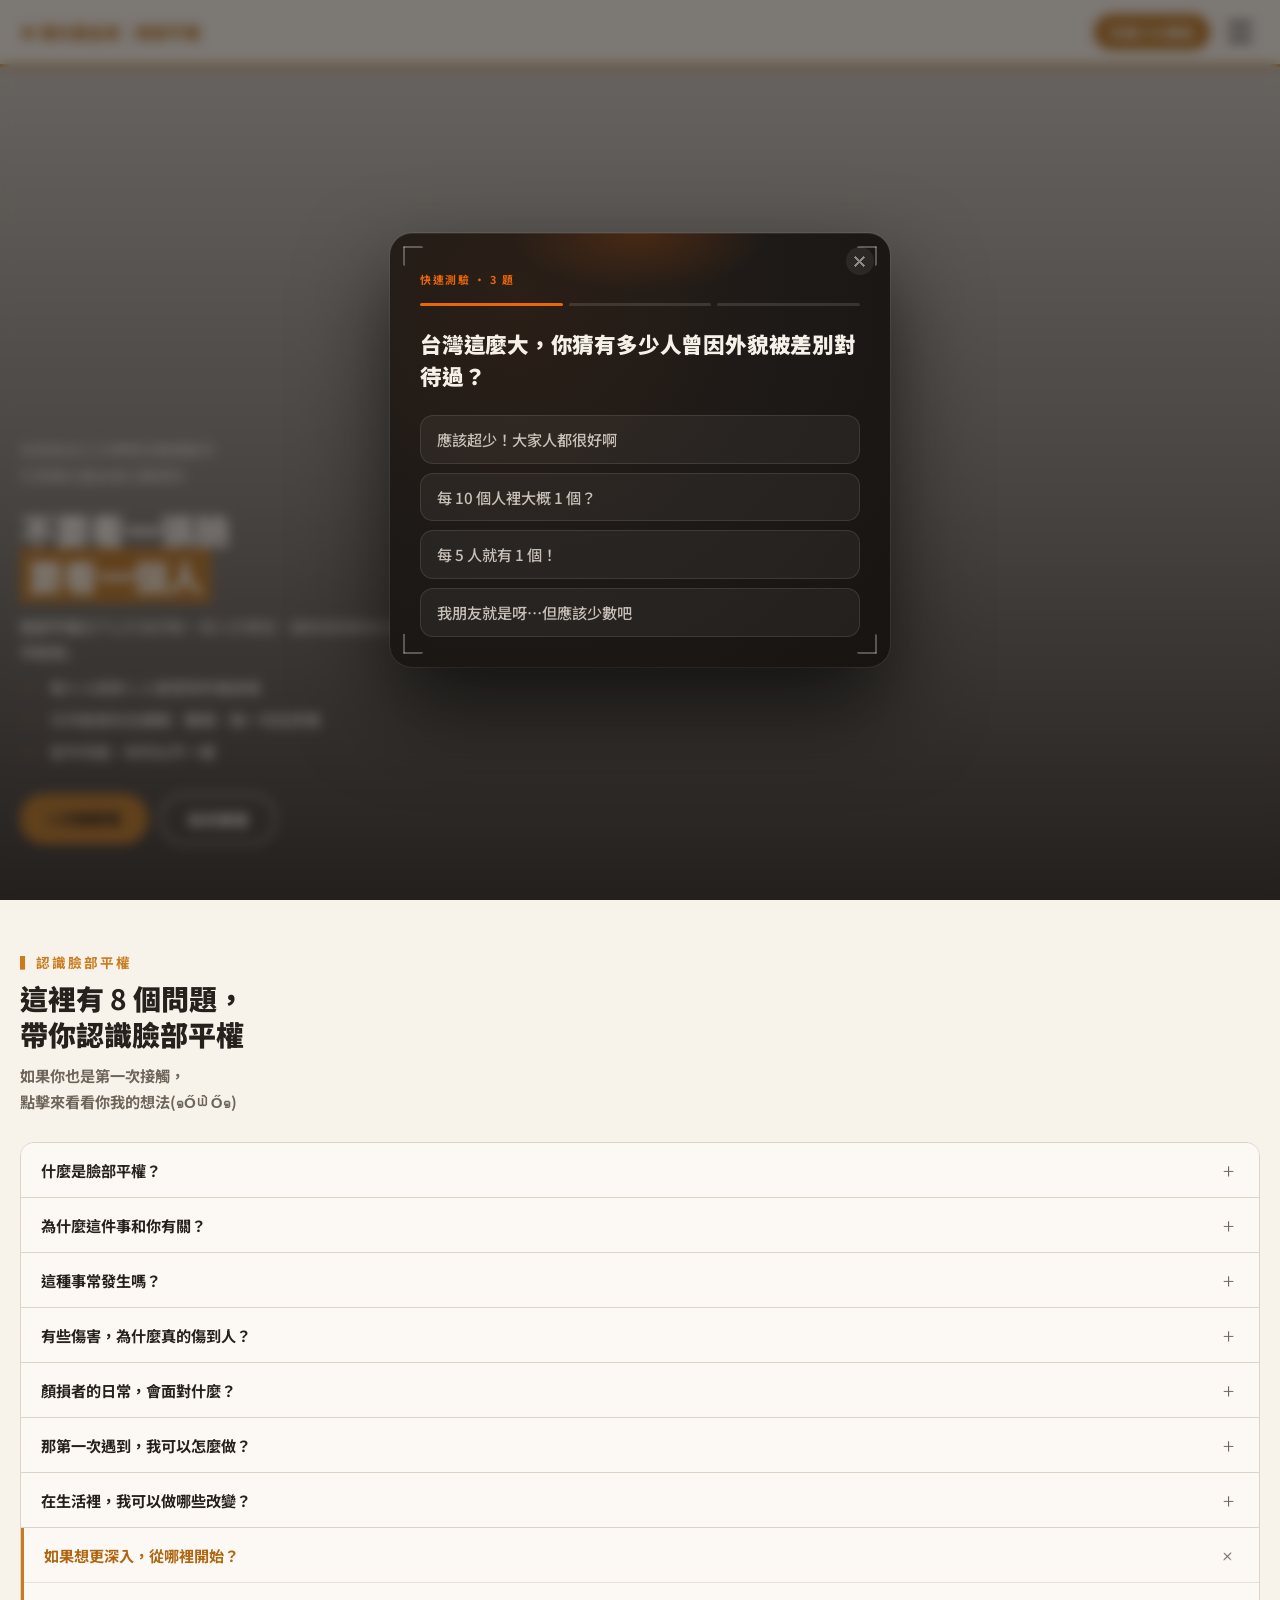
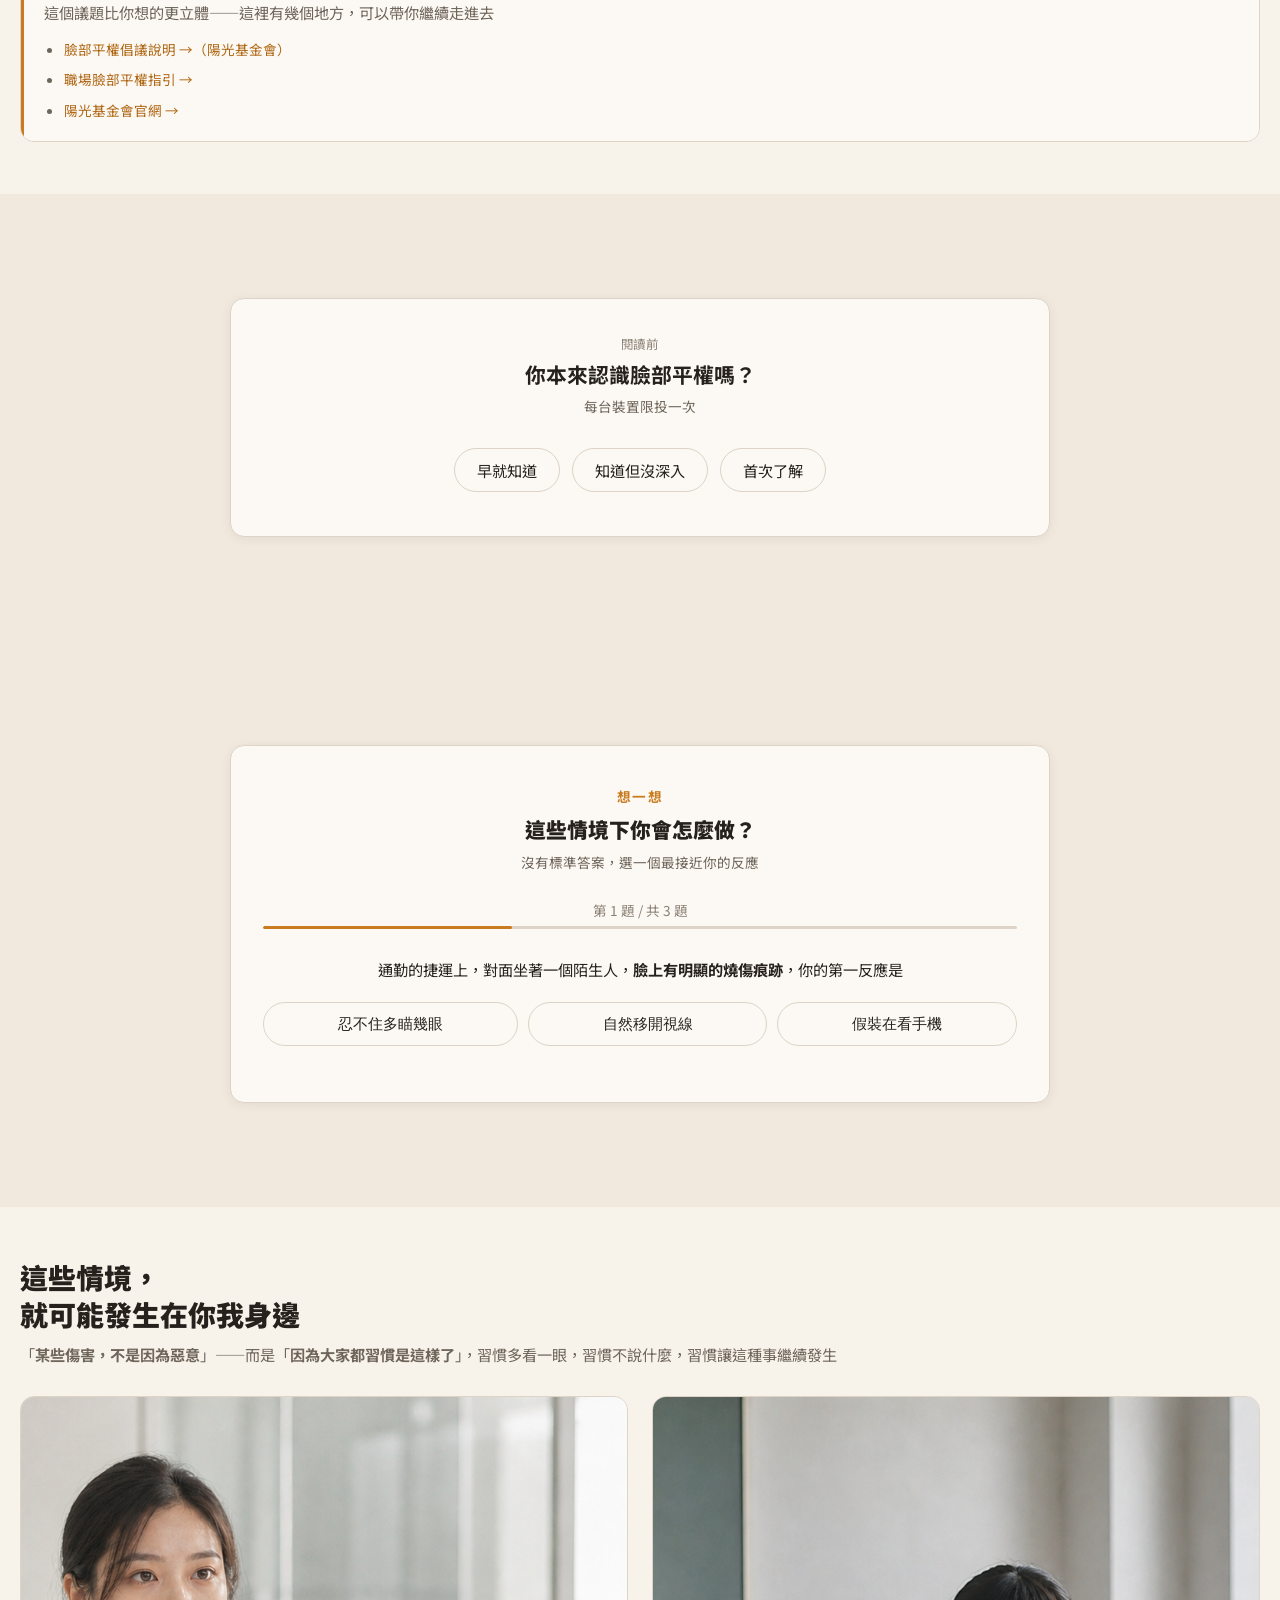
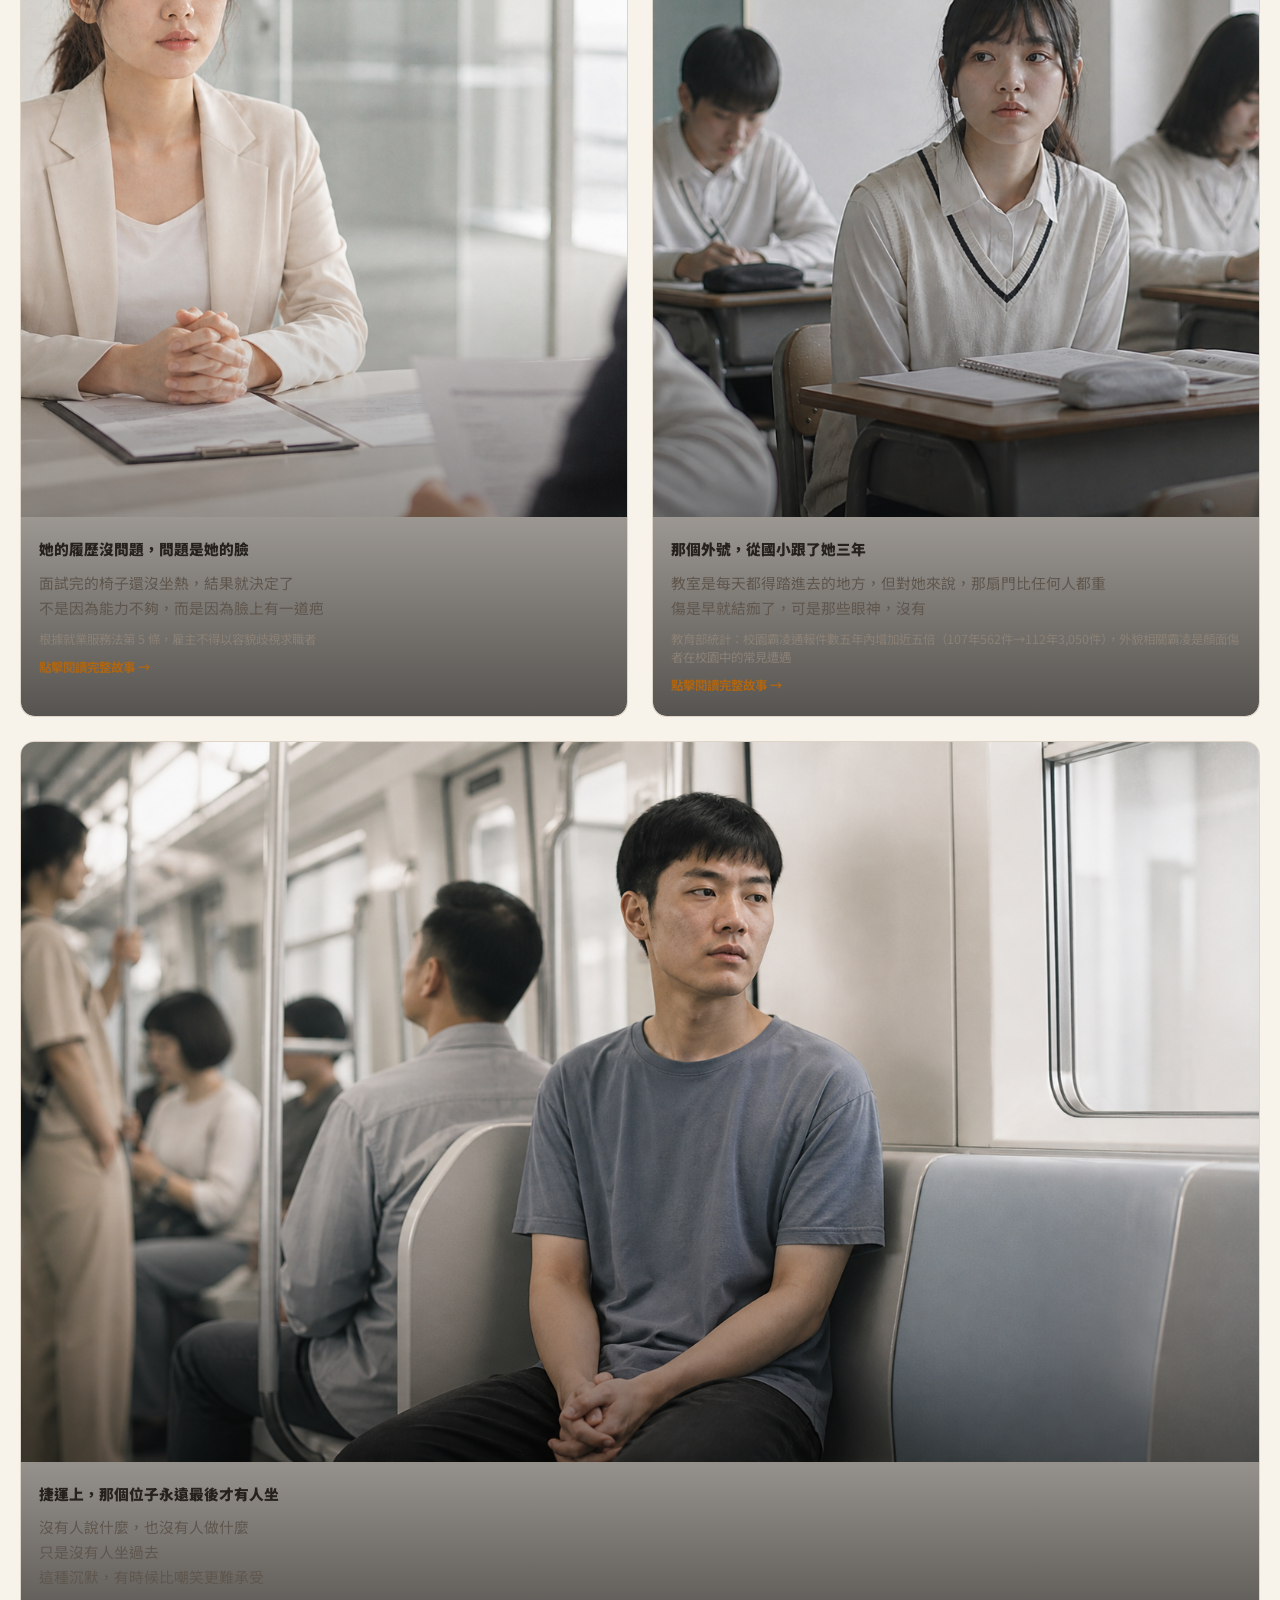
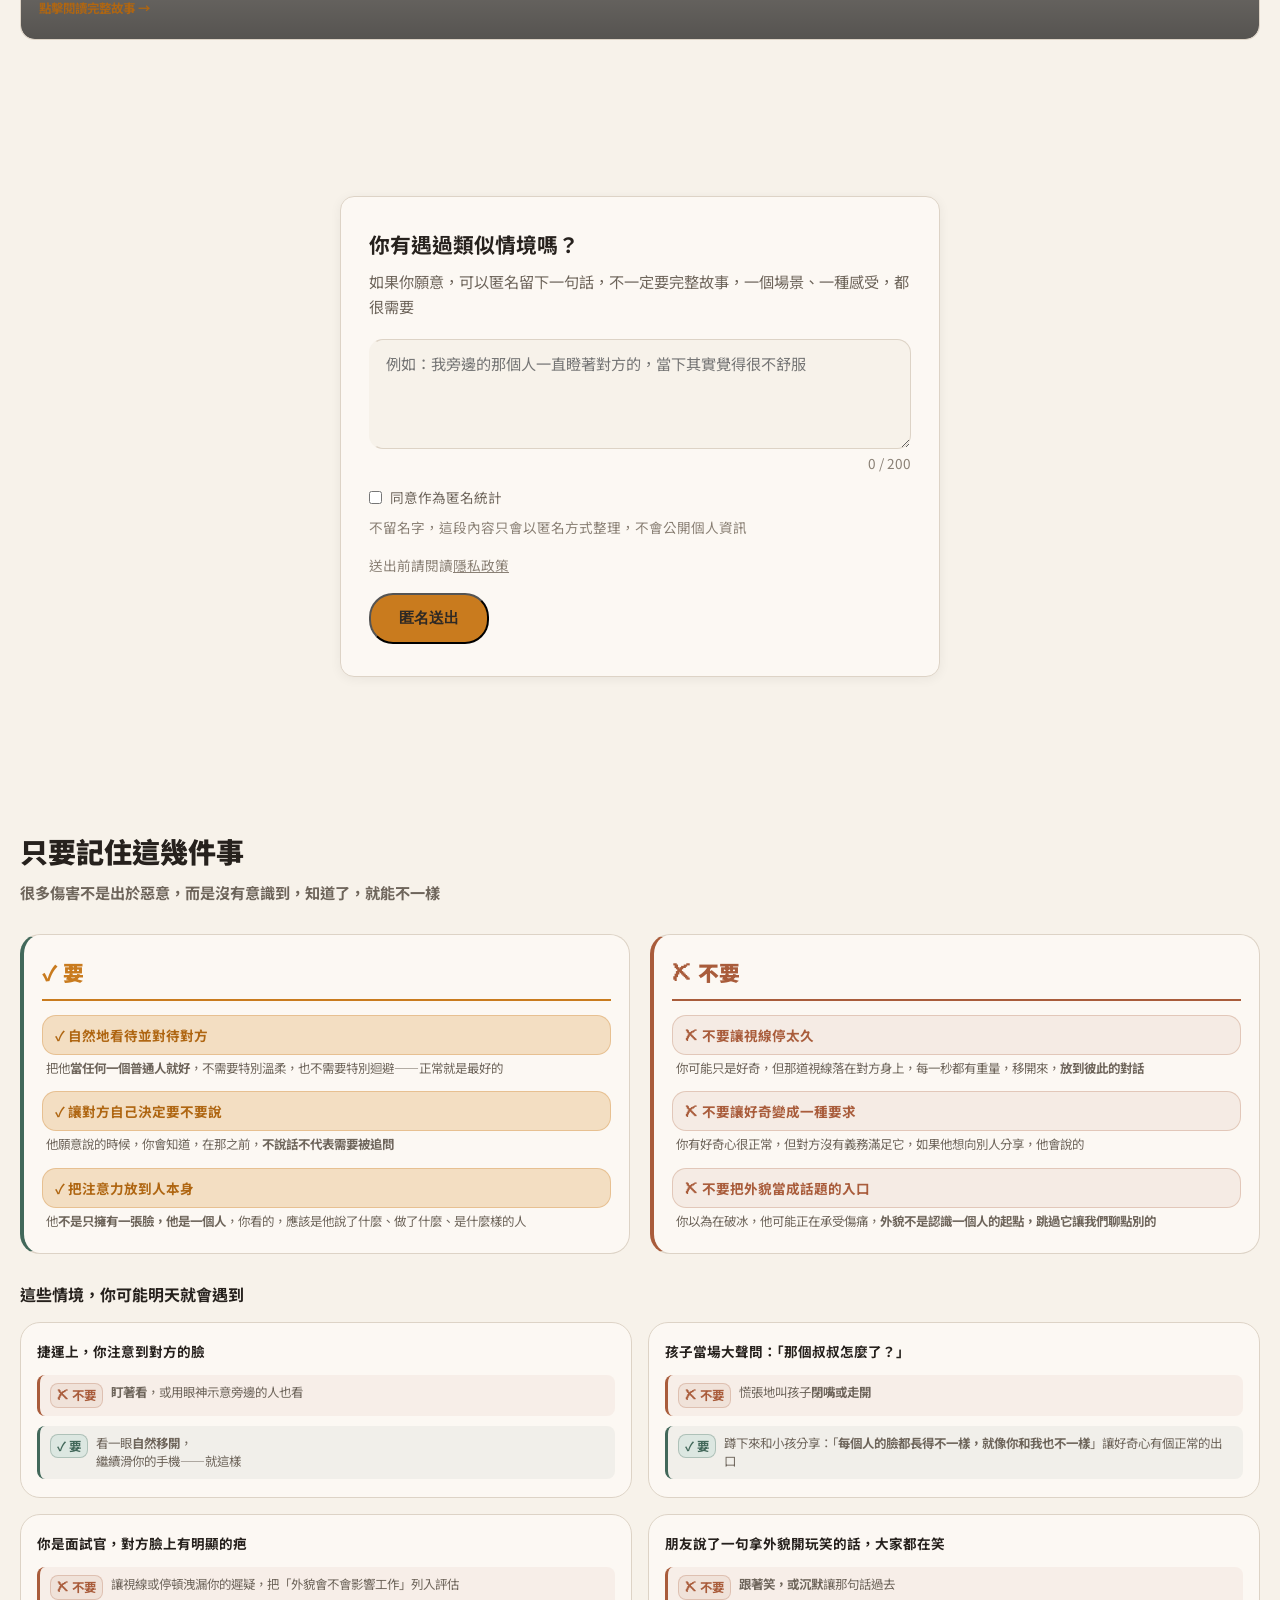
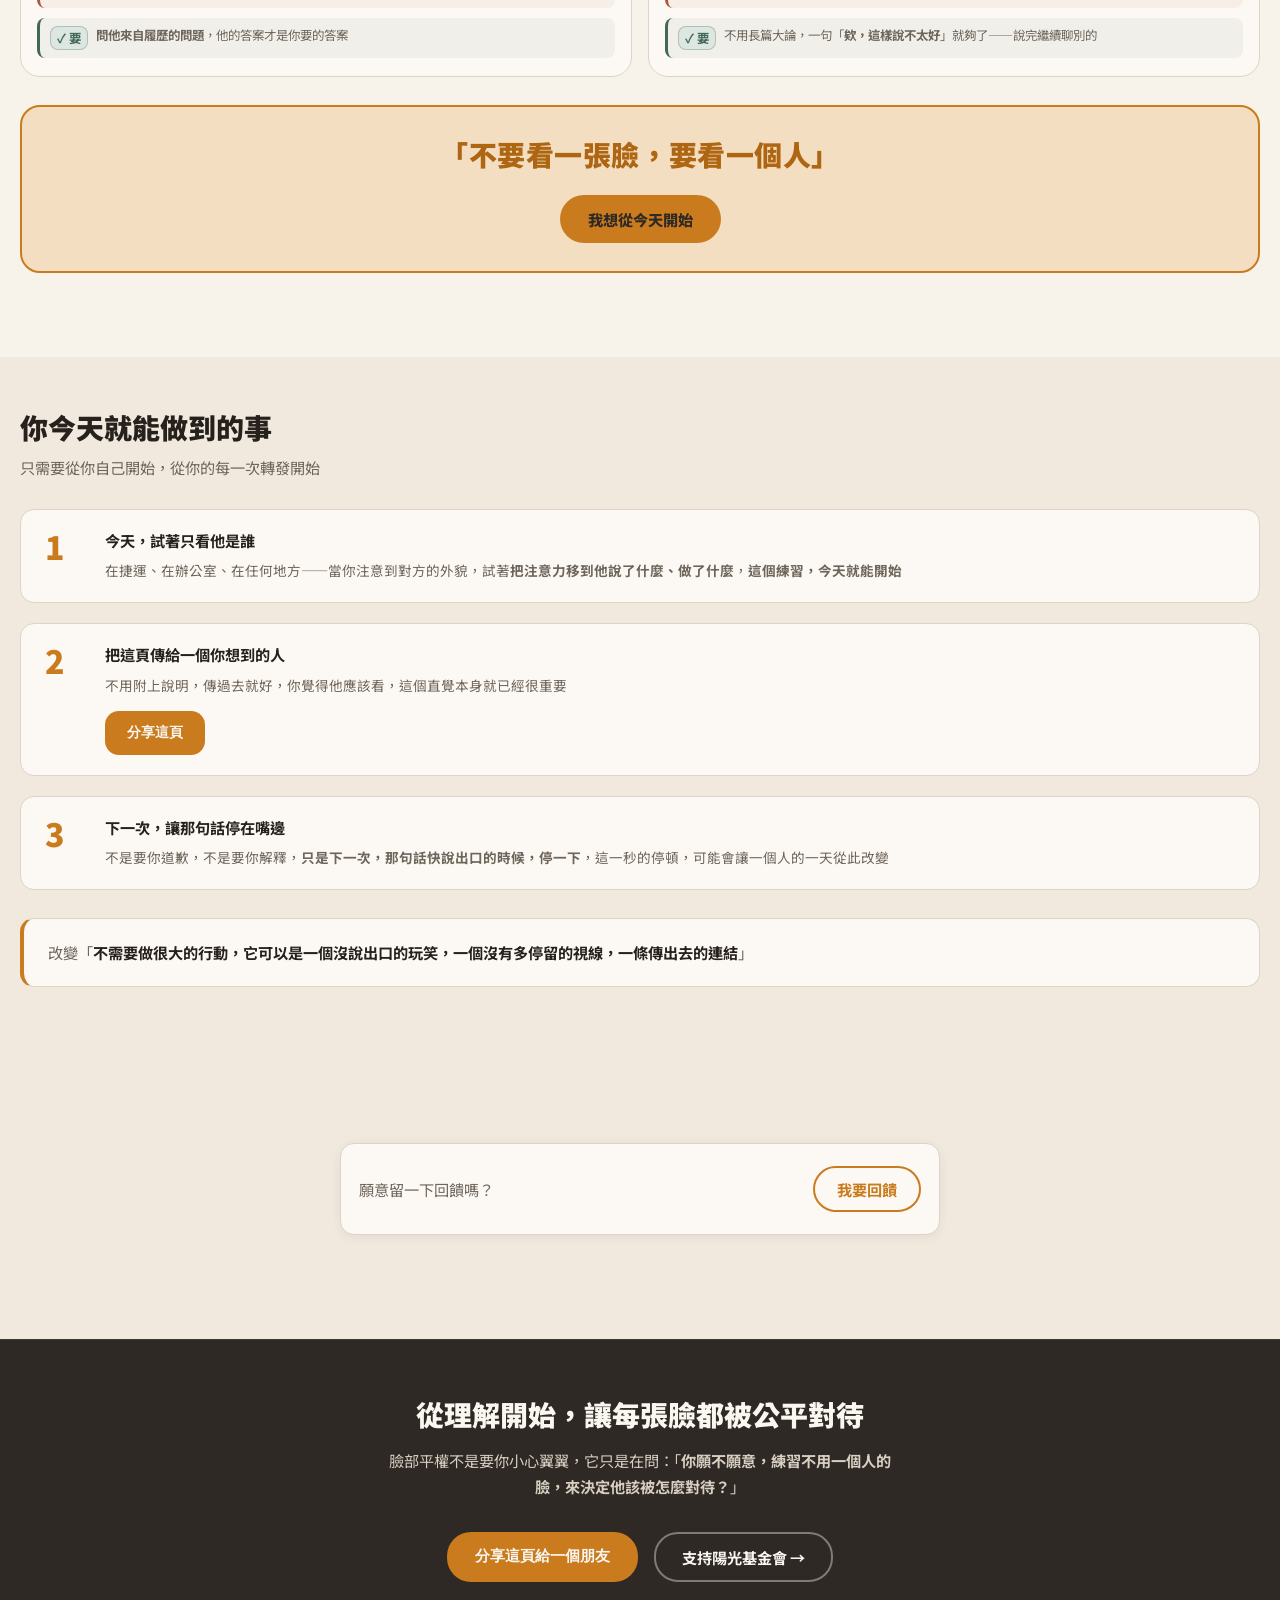
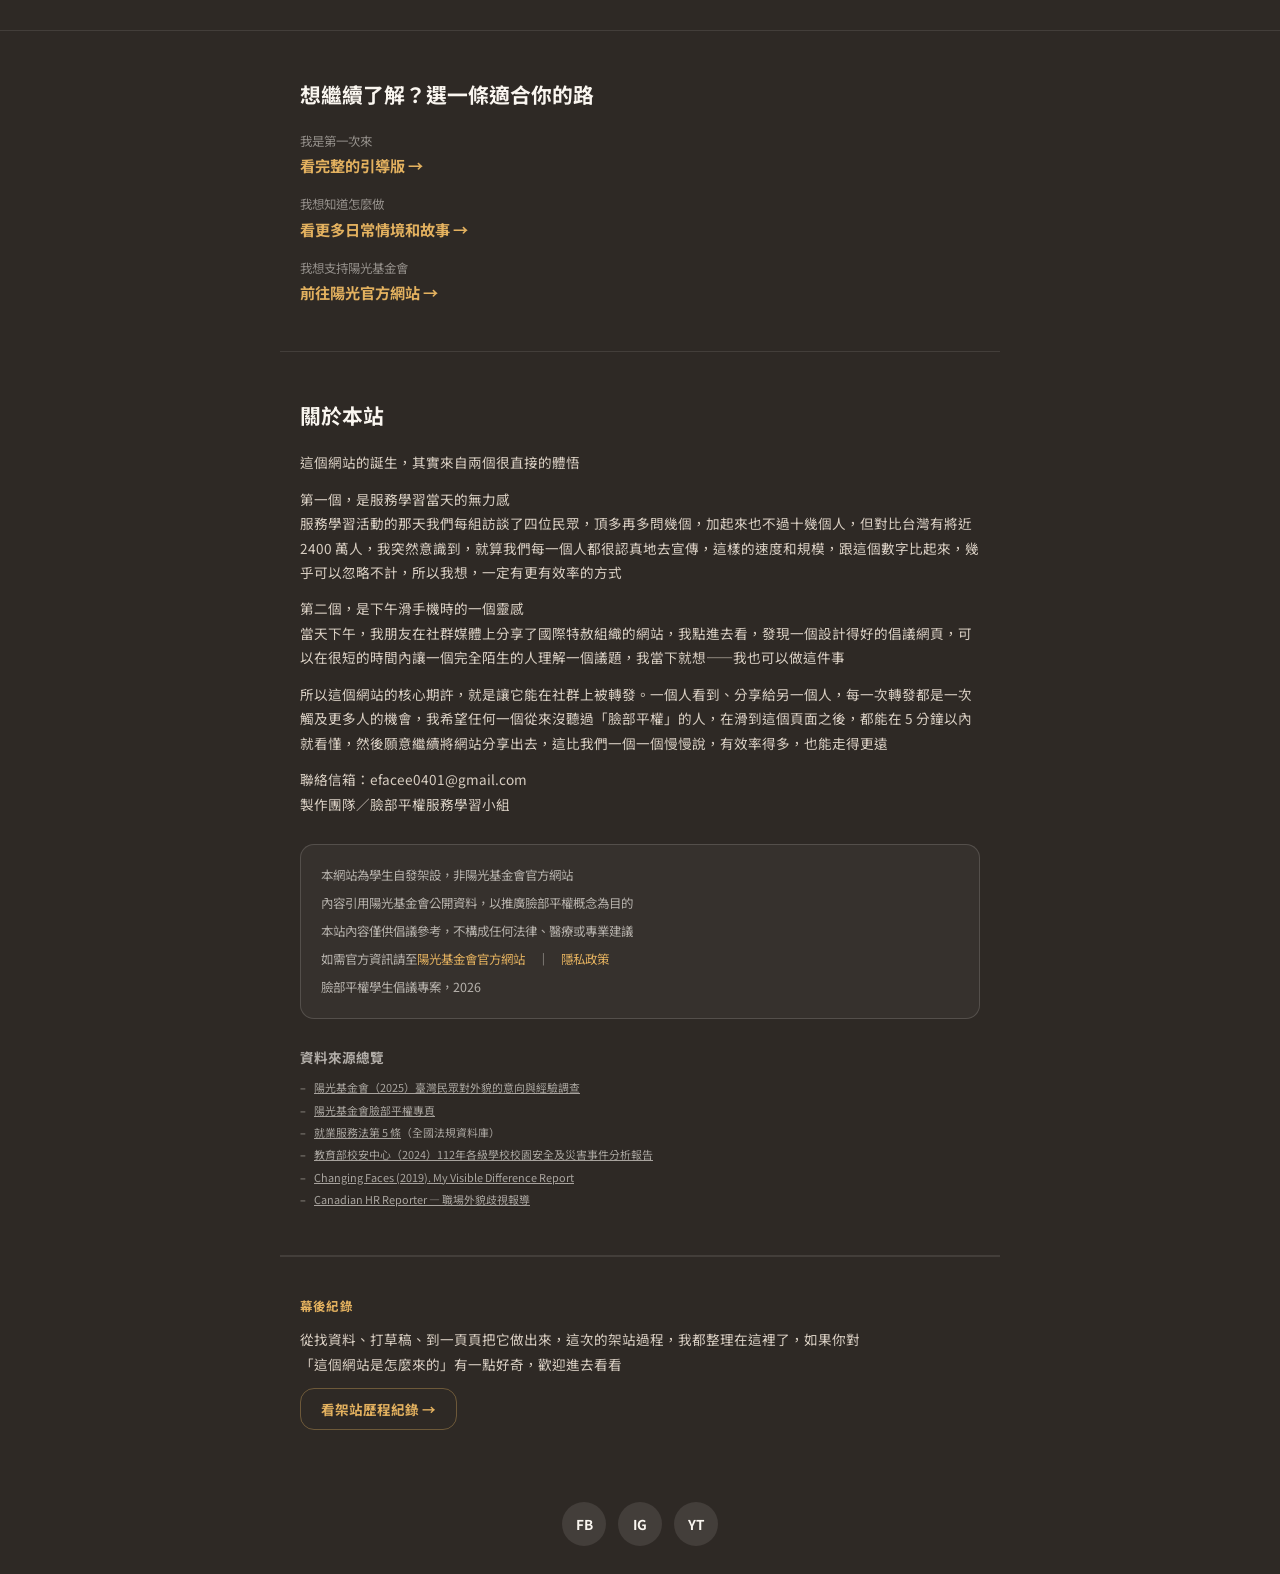
==== commit 3e649e45: "feat: 加入入場 Quiz Modal、調整八張卡片展開狀態、文字修改與情境題更新 - 新增入場 Quiz Modal（3 題問答 + 結果頁 + 四角括號設計） - 八張 Accordion 卡" ====
--- a/index.html
+++ b/index.html
@@ -47,8 +47,83 @@
 <link rel="stylesheet" href="css/base.css">
 <link rel="stylesheet" href="css/sections.css">
 <link rel="stylesheet" href="css/components.css">
+<style>
+/* ══ QUIZ MODAL ══ */
+.quiz-overlay{position:fixed;inset:0;background:rgba(15,10,8,.52);backdrop-filter:blur(6px) saturate(.8);-webkit-backdrop-filter:blur(6px) saturate(.8);z-index:2000;display:flex;align-items:center;justify-content:center;padding:20px;opacity:0;pointer-events:none;transition:opacity .3s ease}
+.quiz-overlay.active{opacity:1;pointer-events:auto}
+.quiz-overlay.closing{opacity:0;pointer-events:none}
+.quiz-card{position:relative;width:100%;max-width:500px;background:radial-gradient(ellipse at 25% 15%,#2b1f17 0%,#1c1917 55%,#171411 100%);border-radius:22px;padding:38px 30px 30px;box-shadow:0 0 0 1px rgba(255,255,255,.06),0 40px 90px rgba(0,0,0,.65),inset 0 1px 0 rgba(255,255,255,.08);transform:translateY(28px) scale(.97);transition:transform .35s cubic-bezier(.22,.68,0,1.2),opacity .35s ease;opacity:0;overflow:hidden}
+.quiz-overlay.active .quiz-card{transform:translateY(0) scale(1);opacity:1}
+.quiz-card::before{content:'';position:absolute;top:-60px;left:50%;transform:translateX(-50%);width:260px;height:120px;background:radial-gradient(ellipse,rgba(232,103,10,.18) 0%,transparent 70%);pointer-events:none}
+.qz-corner{position:absolute;width:20px;height:20px}
+.qz-corner::before,.qz-corner::after{content:'';position:absolute}
+.qz-corner--tl{top:13px;left:13px}.qz-corner--tl::before{top:0;left:0;width:100%;height:2px;background:rgba(255,255,255,.28);border-radius:2px 2px 0 0}.qz-corner--tl::after{top:0;left:0;width:2px;height:100%;background:rgba(255,255,255,.28);border-radius:2px 0 0 2px}
+.qz-corner--tr{top:13px;right:13px}.qz-corner--tr::before{top:0;right:0;width:100%;height:2px;background:rgba(255,255,255,.28);border-radius:2px 2px 0 0}.qz-corner--tr::after{top:0;right:0;width:2px;height:100%;background:rgba(255,255,255,.28);border-radius:0 2px 2px 0}
+.qz-corner--bl{bottom:13px;left:13px}.qz-corner--bl::before{bottom:0;left:0;width:100%;height:2px;background:rgba(255,255,255,.28);border-radius:0 0 2px 2px}.qz-corner--bl::after{bottom:0;left:0;width:2px;height:100%;background:rgba(255,255,255,.28);border-radius:0 0 0 2px}
+.qz-corner--br{bottom:13px;right:13px}.qz-corner--br::before{bottom:0;right:0;width:100%;height:2px;background:rgba(255,255,255,.28);border-radius:0 0 2px 2px}.qz-corner--br::after{bottom:0;right:0;width:2px;height:100%;background:rgba(255,255,255,.28);border-radius:0 2px 2px 0}
+.quiz-close{position:absolute;top:14px;right:16px;background:rgba(255,255,255,.07);border:none;width:28px;height:28px;border-radius:50%;color:rgba(255,255,255,.45);font-size:1rem;cursor:pointer;display:flex;align-items:center;justify-content:center;transition:background .2s,color .2s;z-index:2;font-family:inherit}
+.quiz-close:hover{background:rgba(255,255,255,.15);color:#fff}
+.quiz-eyebrow{font-size:.68rem;font-weight:700;letter-spacing:.15em;color:#e8670a;text-transform:uppercase;margin-bottom:16px;position:relative;z-index:1}
+.quiz-progress{display:flex;gap:6px;margin-bottom:22px}
+.quiz-dot{height:3px;border-radius:2px;flex:1;background:rgba(255,255,255,.12);transition:background .4s}
+.quiz-dot.active{background:#e8670a}.quiz-dot.done{background:rgba(232,103,10,.4)}
+.quiz-q{font-size:1.35rem;font-weight:900;color:#f5f0e8;line-height:1.5;margin-bottom:22px;letter-spacing:-.01em;position:relative;z-index:1}
+.quiz-options{display:flex;flex-direction:column;gap:9px;position:relative;z-index:1}
+.quiz-opt{background:rgba(255,255,255,.05);border:1.5px solid rgba(255,255,255,.1);border-radius:13px;padding:12px 16px;color:#c8bfb6;font-size:.95rem;font-weight:500;font-family:inherit;cursor:pointer;transition:border-color .18s,background .18s,color .18s,transform .12s;text-align:left;line-height:1.5}
+.quiz-opt:hover:not(:disabled){border-color:rgba(232,103,10,.6);background:rgba(232,103,10,.08);color:#f5f0e8;transform:translateX(3px)}
+.quiz-opt.qz-correct{border-color:#22c55e;background:rgba(34,197,94,.1);color:#86efac;transform:none}
+.quiz-opt.qz-wrong{border-color:rgba(239,68,68,.5);background:rgba(239,68,68,.07);color:rgba(252,165,165,.8);transform:none}
+.quiz-opt:disabled{cursor:default}
+.quiz-feedback{margin-top:16px;padding:12px 15px;border-radius:11px;font-size:.93rem;font-weight:600;line-height:1.5;display:none;position:relative;z-index:1}
+.quiz-feedback.qz-show{display:block;animation:qzFbIn .2s ease}
+@keyframes qzFbIn{from{opacity:0;transform:translateY(6px)}to{opacity:1;transform:none}}
+.quiz-feedback.qz-cfb{background:rgba(34,197,94,.1);border:1px solid rgba(34,197,94,.25);color:#86efac}
+.quiz-feedback.qz-wfb{background:rgba(239,68,68,.07);border:1px solid rgba(239,68,68,.2);color:#fca5a5}
+.quiz-next{margin-top:18px;width:100%;background:#e8670a;color:#fff;border:none;border-radius:13px;padding:13px;font-size:1rem;font-weight:700;font-family:inherit;cursor:pointer;display:none;transition:background .2s,transform .12s;position:relative;z-index:1}
+.quiz-next:hover{background:#d45c08;transform:translateY(-1px)}
+.quiz-next.qz-show{display:block;animation:qzFbIn .2s ease}
+.quiz-result{display:none;text-align:center;position:relative;z-index:1}
+.quiz-result.qz-show{display:block;animation:qzFbIn .3s ease}
+.qz-result-emoji{font-size:2.8rem;margin-bottom:12px;line-height:1}
+.qz-result-title{font-size:1.4rem;font-weight:900;color:#f5f0e8;line-height:1.4;margin-bottom:8px}
+.qz-result-sub{font-size:.9rem;color:#8a8078;line-height:1.6;margin-bottom:26px}
+.qz-result-cta{background:#e8670a;color:#fff;border:none;border-radius:13px;padding:14px 24px;font-size:1rem;font-weight:700;font-family:inherit;cursor:pointer;width:100%;transition:background .2s,transform .12s}
+.qz-result-cta:hover{background:#d45c08;transform:translateY(-1px)}
+.qz-result-skip{margin-top:13px;font-size:.82rem;color:#5a5450;cursor:pointer;background:none;border:none;font-family:inherit;display:block;width:100%;text-align:center;transition:color .2s}
+.qz-result-skip:hover{color:#8a8078}
+</style>
 </head>
 <body>
+
+<!-- QUIZ MODAL -->
+<div class="quiz-overlay" id="quizOverlay" role="dialog" aria-modal="true" aria-label="快速測驗">
+  <div class="quiz-card">
+    <div class="qz-corner qz-corner--tl"></div>
+    <div class="qz-corner qz-corner--tr"></div>
+    <div class="qz-corner qz-corner--bl"></div>
+    <div class="qz-corner qz-corner--br"></div>
+    <button class="quiz-close" id="quizClose" aria-label="關閉測驗">✕</button>
+    <div id="quizBody">
+      <div class="quiz-eyebrow">快速測驗 · 3 題</div>
+      <div class="quiz-progress">
+        <div class="quiz-dot" id="qzdot0"></div>
+        <div class="quiz-dot" id="qzdot1"></div>
+        <div class="quiz-dot" id="qzdot2"></div>
+      </div>
+      <p class="quiz-q" id="quizQuestion"></p>
+      <div class="quiz-options" id="quizOptions"></div>
+      <div class="quiz-feedback" id="quizFeedback"></div>
+      <button class="quiz-next" id="quizNext"></button>
+    </div>
+    <div class="quiz-result" id="quizResult">
+      <div class="qz-result-emoji" id="qzEmoji"></div>
+      <div class="qz-result-title" id="qzTitle"></div>
+      <div class="qz-result-sub"   id="qzSub"></div>
+      <button class="qz-result-cta"  id="qzCta">看看我們的網站吧～</button>
+      <button class="qz-result-skip" id="qzSkip">可以跳過…但我會難過的 (´；ω；`)</button>
+    </div>
+  </div>
+</div>
 
 
 <!-- ======================================
@@ -74,8 +149,6 @@
   <p class="hero-credibility">本頁為淡江大學學生整理製作<br>引用陽光基金會公開資料</p>
   <h1>不要看一張臉<br><span class="hl">要看一個人</span></h1>
   <p class="hero-def"><strong>臉部平權</strong>是不以外貌評斷一個人的價值，讓每張臉都能在生活、就學、就業中被「<strong>公平對待</strong>」</p>
-  <p class="hero-bridge">也許你不一定認識顏面傷者</p>
-  <p class="hero-bridge">但生活在「<strong>以貌取人</strong>」的社會裡</p>
   <ul class="hero-bullets" aria-label="三個關鍵訊息">
     <li>每 5 人就有 1 人曾受到外貌歧視</li>
     <li>它可能發生在捷運、職場、每一句玩笑裡</li>
@@ -96,25 +169,25 @@
 <div class="reveal">
   <div class="sl"><span aria-hidden="true">▍</span>認識臉部平權</div>
   <h2 class="st">這裡有 <strong>8</strong> 個問題，<br>帶你認識臉部平權</h2>
-  <p class="sd">你是第一次接觸這個主題嗎？<strong>不到十分鐘</strong>，就能從「這是什麼」一路到「我可以做什麼」</p>
+  <p class="sd"><strong>如果你也是第一次接觸，<br>點擊來看看你我的想法(๑Ő௰Ő๑)</strong></p>
 </div>
 
 <div class="acc-list reveal">
 
-  <details class="acc-card" open>
+  <details class="acc-card">
     <summary class="acc-summary">
       <h3 class="acc-title">什麼是臉部平權？</h3>
       <span class="acc-icon" aria-hidden="true"></span>
     </summary>
     <div class="acc-body">
       <p>外貌不是衡量一個人的標準——每張臉，都值得被平等對待</p>
-      <p>臉部平權的核心很直接：外貌不應該成為評價一個人能力或價值的依據。不論燒傷、疤痕或疾病痕跡，他也依然和你一樣，應該被尊重、被公平對待</p>
-      <p>每張臉都不一樣，但每個人都值得被尊重</p>
+      <p>臉部平權的核心很直接：<strong>外貌不應該成為評價一個人能力或價值的依據</strong>。不論燒傷、疤痕或疾病痕跡，他也依然和你一樣，應該被尊重、被公平對待</p>
+      <p><strong>每張臉都不一樣，但每個人都值得被尊重</strong></p>
       <p class="acc-source">本站依陽光基金會公開資料整理</p>
     </div>
   </details>
 
-  <details class="acc-card" open>
+  <details class="acc-card">
     <summary class="acc-summary">
       <h3 class="acc-title">為什麼這件事和你有關？</h3>
       <span class="acc-icon" aria-hidden="true"></span>
@@ -126,7 +199,7 @@
     </div>
   </details>
 
-  <details class="acc-card" open>
+  <details class="acc-card">
     <summary class="acc-summary">
       <h3 class="acc-title">這種事常發生嗎？</h3>
       <span class="acc-icon" aria-hidden="true"></span>
@@ -139,7 +212,7 @@
     </div>
   </details>
 
-  <details class="acc-card" open>
+  <details class="acc-card">
     <summary class="acc-summary">
       <h3 class="acc-title">有些傷害，為什麼真的傷到人？</h3>
       <span class="acc-icon" aria-hidden="true"></span>
@@ -197,7 +270,7 @@
     </div>
   </details>
 
-  <details class="acc-card">
+  <details class="acc-card" open>
     <summary class="acc-summary">
       <h3 class="acc-title">如果想更深入，從哪裡開始？</h3>
       <span class="acc-icon" aria-hidden="true"></span>
@@ -281,7 +354,6 @@
 <div class="reveal">
   <h2 class="st">這些情境，<br>就可能發生在你我身邊</h2>
   <p class="sd">「<strong>某些傷害，不是因為惡意</strong>」——而是「<strong>因為大家都習慣是這樣了</strong>」，習慣多看一眼，習慣不說什麼，習慣讓這種事繼續發生</p>
-  <p class="sd">從面試、校園到日常對話，這些故事也許「<strong>離你沒有那麼遠</strong>」</p>
 </div>
 <div class="story-list reveal">
 
@@ -549,7 +621,7 @@
 ====================================== -->
 <section id="interaction-guide" aria-label="互動原則">
 <div class="reveal">
-  <h2 class="st">不需要準備什麼，只要記住這幾件事</h2>
+  <h2 class="st">只要記住這幾件事</h2>
   <p class="sd"><strong>很多傷害不是出於惡意，而是沒有意識到，知道了，就能不一樣</strong></p>
 </div>
 <div class="ig-columns reveal">
@@ -649,7 +721,7 @@
 <section id="do-section" aria-label="你今天就能做到的事">
 <div class="reveal">
   <h2 class="st">你今天就能做到的事</h2>
-  <p class="sd">不需要參加倡議，只需要從你自己開始，從你的每一次轉發開始</p>
+  <p class="sd">只需要從你自己開始，從你的每一次轉發開始</p>
 </div>
 <ol class="do-list reveal">
   <li class="do-item">
@@ -835,5 +907,100 @@
 
 
 <script src="js/main.js" defer></script>
+<script>
+(function(){
+  var QZ={
+    questions:[
+      {q:"台灣這麼大，你猜有多少人曾因外貌被差別對待過？",opts:[
+        {text:"應該超少！大家人都很好啊",correct:false,fb:"你對人類社會也太有信心了 🥹　其實每 5 人就有 1 人哦"},
+        {text:"每 10 個人裡大概 1 個？",correct:false,fb:"比這還多！其實每 5 人就有 1 個"},
+        {text:"每 5 人就有 1 個！",correct:true,fb:"對！比多數人想的還要普遍"},
+        {text:"我朋友就是呀…但應該少數吧",correct:false,fb:"欸，是你朋友還是你本人說的 🫵　每 5 人就有 1 個哦"}
+      ]},
+      {q:"下面哪個行為，你覺得「還好、不算歧視」？",opts:[
+        {text:"多瞄幾眼，只是好奇嘛",correct:false,fb:"被盯著的人不一定覺得還好 👀"},
+        {text:"說個玩笑，大家笑笑就好",correct:false,fb:"只有說的人覺得是玩笑…"},
+        {text:"心裡偷偷評論，但沒說出口",correct:false,fb:"沒說出口也算哦"},
+        {text:"齁，以上通通都算啦",correct:true,fb:"對！就是這樣 💡"}
+      ]},
+      {q:"讓臉部平權進步，你覺得需要做什麼？",opts:[
+        {text:"等政府立法再說吧…",correct:false,fb:"等到花謝了再說吧 😬　其實今天就能開始"},
+        {text:"靠我一個人改變不了什麼，算了",correct:false,fb:"別這樣說！你比你想的更有力量 🥺"},
+        {text:"從今天改掉一個小習慣就夠了",correct:true,fb:"就是這個！從今天開始 💪"},
+        {text:"要接受專業訓練才有資格",correct:false,fb:"門檻沒那麼高！一個小習慣就夠了"}
+      ]}
+    ],
+    results:[
+      {emoji:"😅",title:"沒關係，來對地方了！",sub:"看完這個網站，你會有不同的想法。"},
+      {emoji:"👍",title:"答對一題，還有很多等你發現",sub:"有些事看起來沒什麼，其實影響比你想的深遠。"},
+      {emoji:"🎯",title:"差一題就全壘打！",sub:"你已經比多數人更了解這件事了。"},
+      {emoji:"🎉",title:"你全對了！臉部平權小達人出現了",sub:"繼續往下，看你今天可以做什麼。"}
+    ],
+    cur:0,score:0,done:false,
+    $:function(id){return document.getElementById(id)},
+    render:function(){
+      var s=this;s.done=false;
+      var q=s.questions[s.cur];
+      s.$('quizQuestion').textContent=q.q;
+      s.$('quizFeedback').className='quiz-feedback';
+      s.$('quizFeedback').textContent='';
+      s.$('quizNext').className='quiz-next';
+      for(var i=0;i<3;i++){
+        var d=s.$('qzdot'+i);
+        d.className='quiz-dot'+(i<s.cur?' done':i===s.cur?' active':'');
+      }
+      var c=s.$('quizOptions');c.innerHTML='';
+      q.opts.forEach(function(o,i){
+        var b=document.createElement('button');
+        b.className='quiz-opt';b.textContent=o.text;b.type='button';
+        b.addEventListener('click',function(){s.pick(i);});
+        c.appendChild(b);
+      });
+    },
+    pick:function(i){
+      var s=this;if(s.done)return;s.done=true;
+      var q=s.questions[s.cur];
+      var bs=document.querySelectorAll('.quiz-opt');
+      bs.forEach(function(b){b.disabled=true;});
+      var ok=q.opts[i].correct;if(ok)s.score++;
+      var ci=q.opts.findIndex(function(o){return o.correct;});
+      bs[ci].classList.add('qz-correct');
+      if(!ok)bs[i].classList.add('qz-wrong');
+      var fb=s.$('quizFeedback');
+      fb.className='quiz-feedback qz-show '+(ok?'qz-cfb':'qz-wfb');
+      fb.textContent=q.opts[i].fb;
+      var n=s.$('quizNext');
+      n.className='quiz-next qz-show';
+      n.textContent=s.cur<2?'下一題 →':'看結果 →';
+    },
+    next:function(){
+      var s=this;s.cur++;
+      if(s.cur<3){s.render();}
+      else{
+        var r=s.results[s.score];
+        s.$('quizBody').style.display='none';
+        s.$('qzEmoji').textContent=r.emoji;
+        s.$('qzTitle').textContent=r.title;
+        s.$('qzSub').textContent=r.sub;
+        s.$('quizResult').className='quiz-result qz-show';
+      }
+    },
+    close:function(){
+      var o=document.getElementById('quizOverlay');
+      o.classList.add('closing');o.classList.remove('active');
+      setTimeout(function(){o.style.display='none';},320);
+    },
+    init:function(){
+      var s=this;s.render();
+      s.$('quizNext').addEventListener('click',function(){s.next();});
+      s.$('quizClose').addEventListener('click',function(){s.close();});
+      s.$('qzCta').addEventListener('click',function(){s.close();});
+      s.$('qzSkip').addEventListener('click',function(){s.close();});
+      setTimeout(function(){document.getElementById('quizOverlay').classList.add('active');},400);
+    }
+  };
+  document.addEventListener('DOMContentLoaded',function(){QZ.init();});
+})();
+</script>
 </body>
 </html>
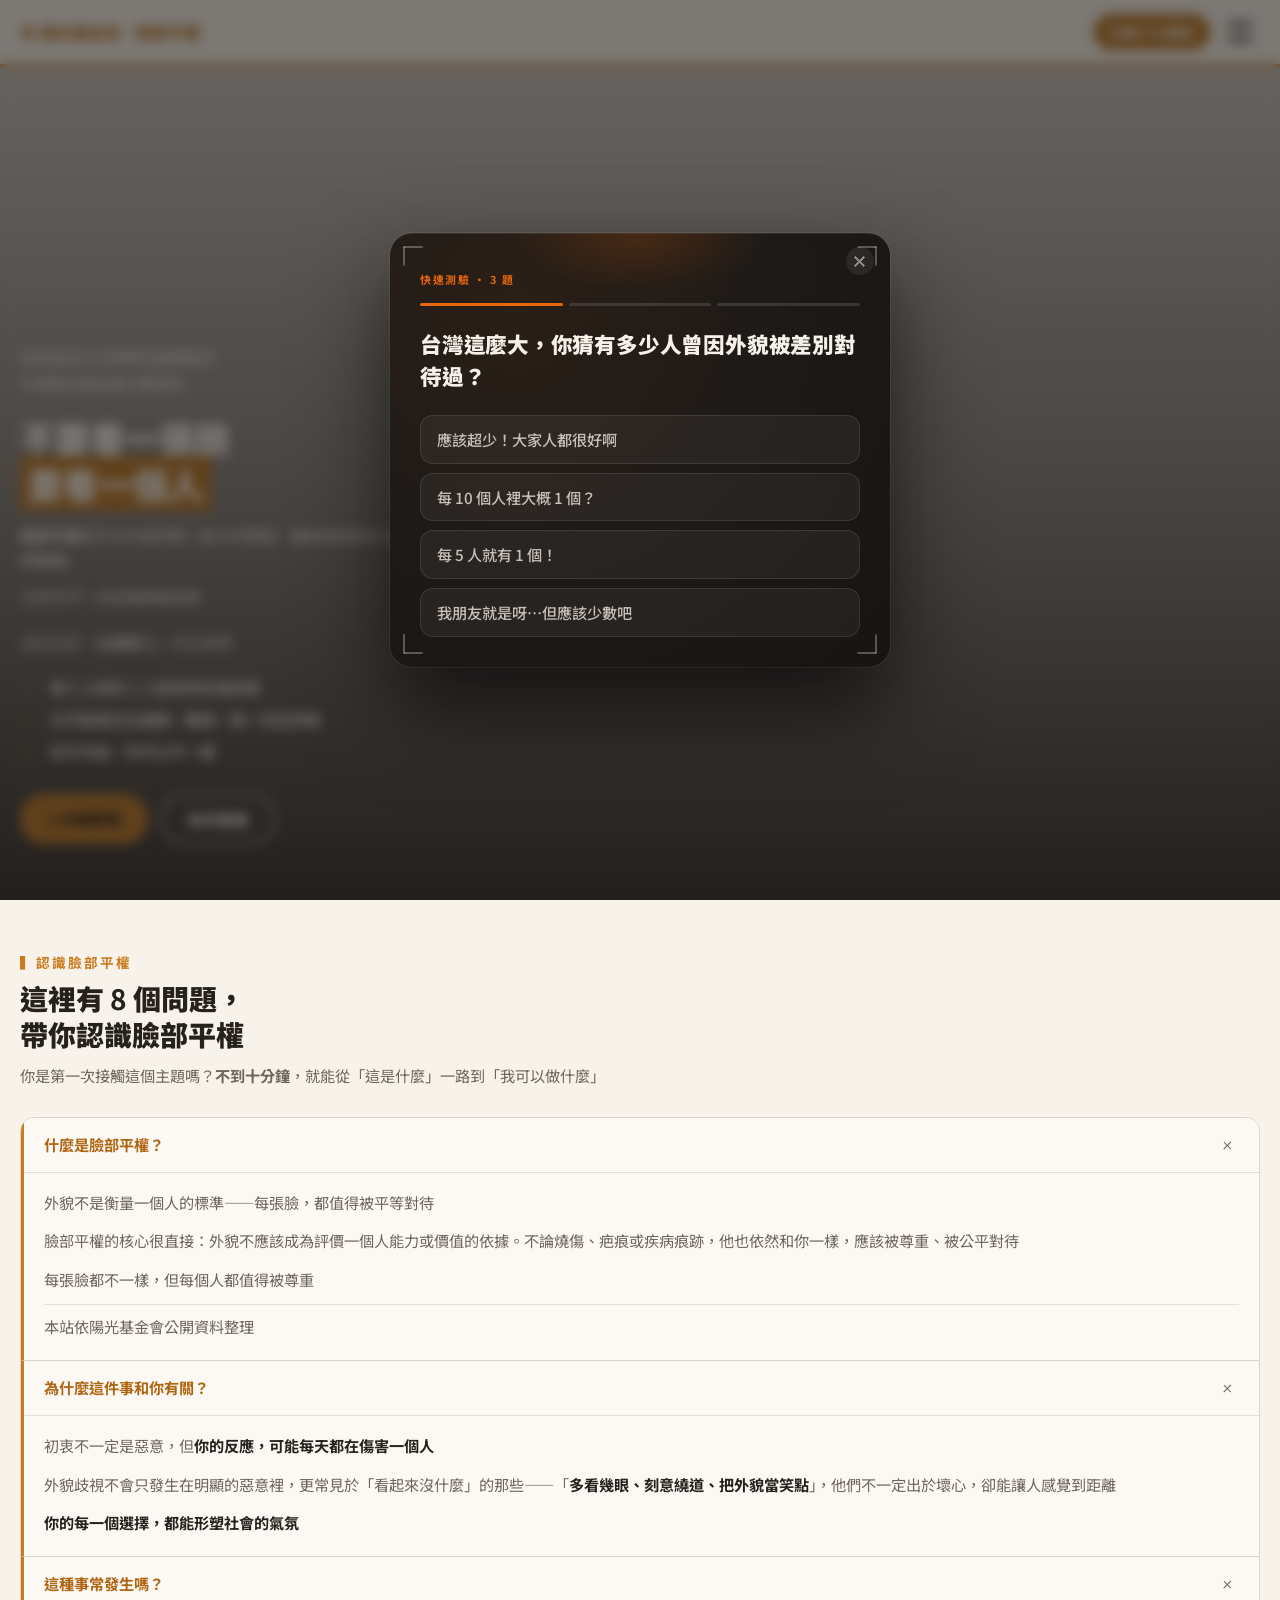
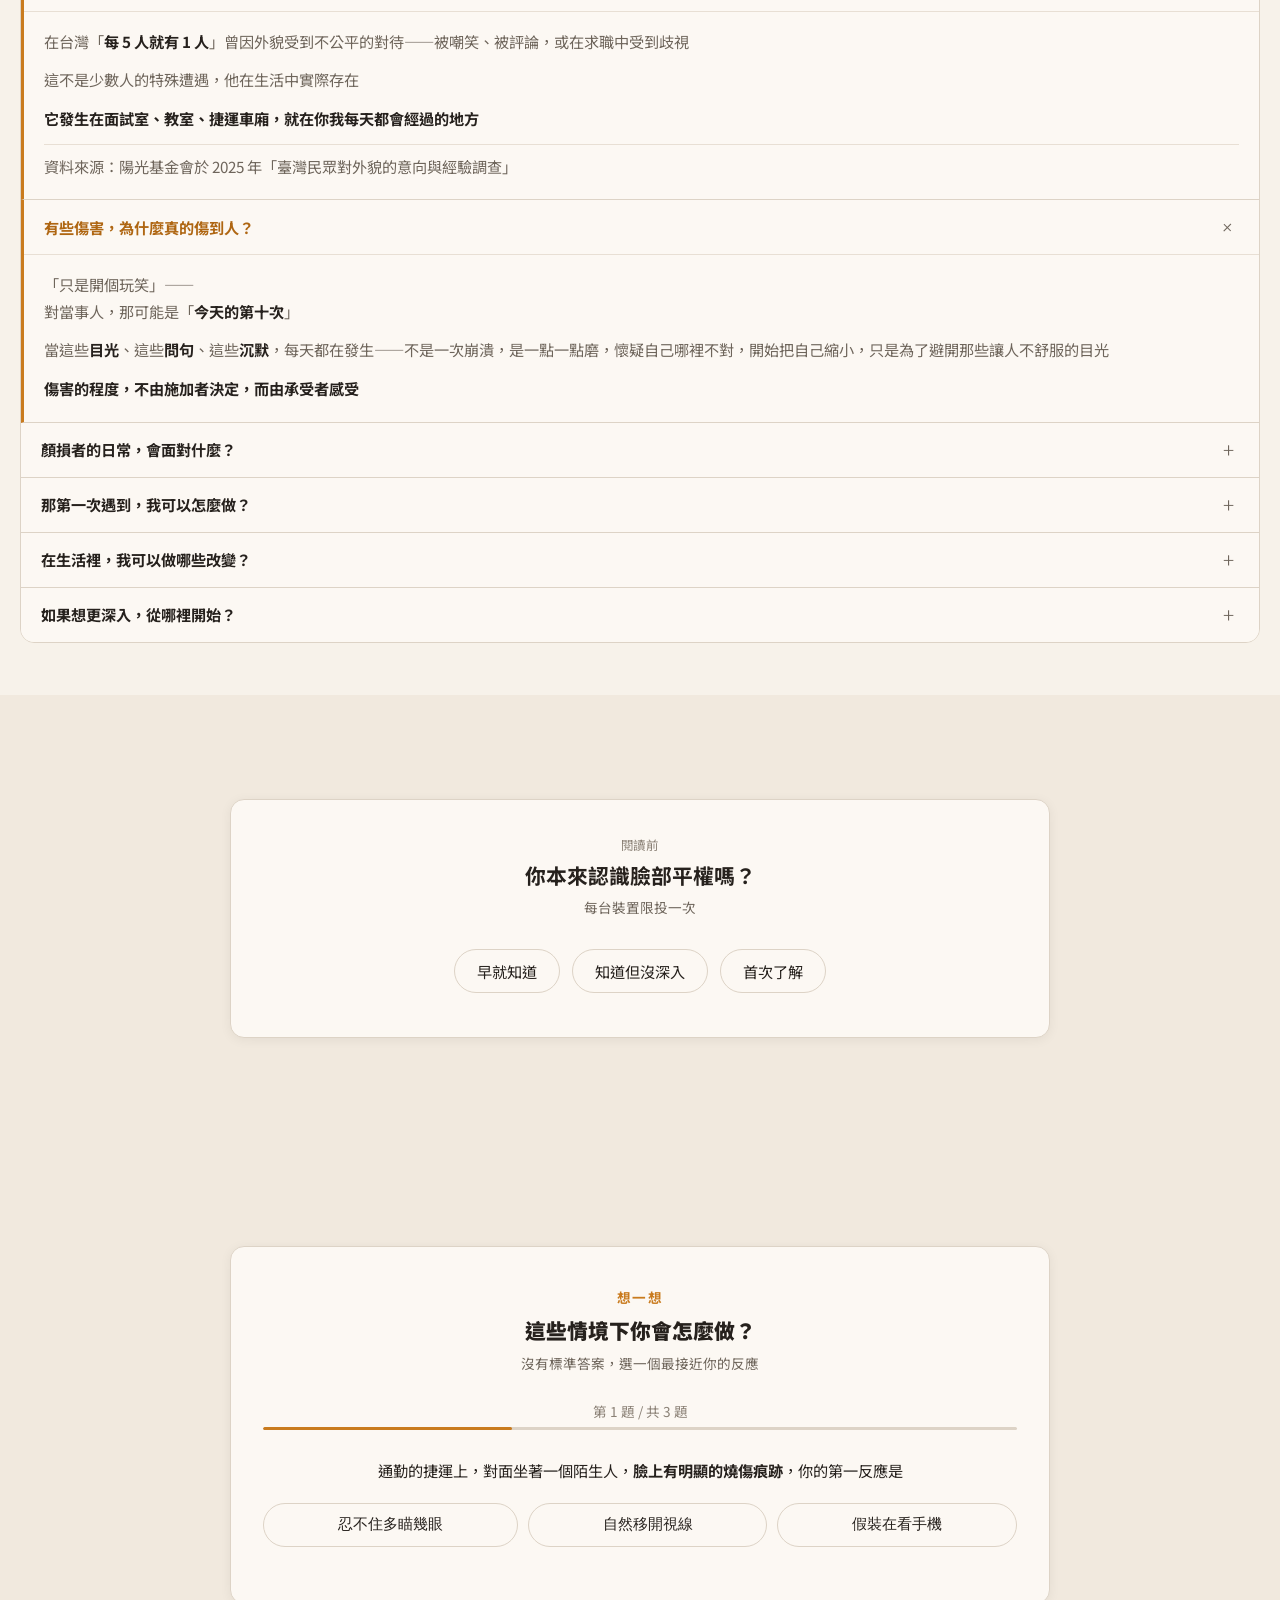
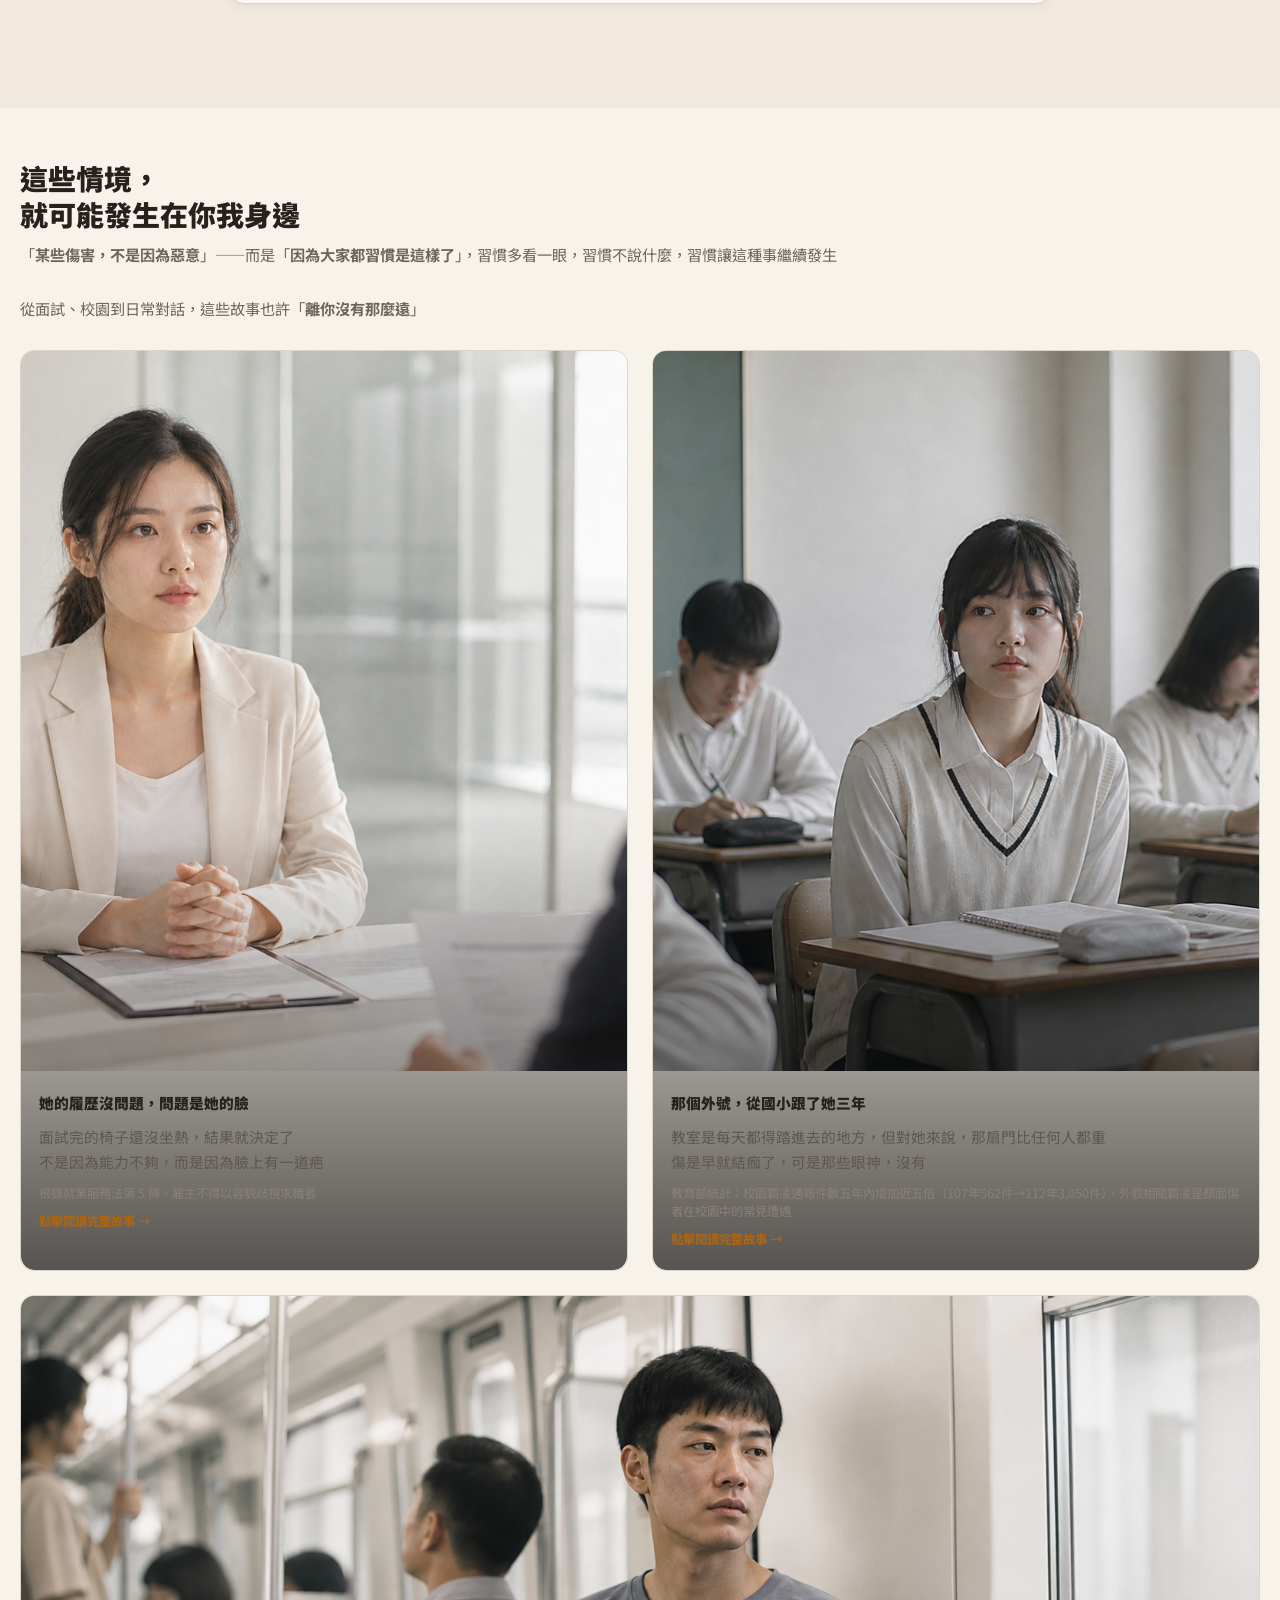
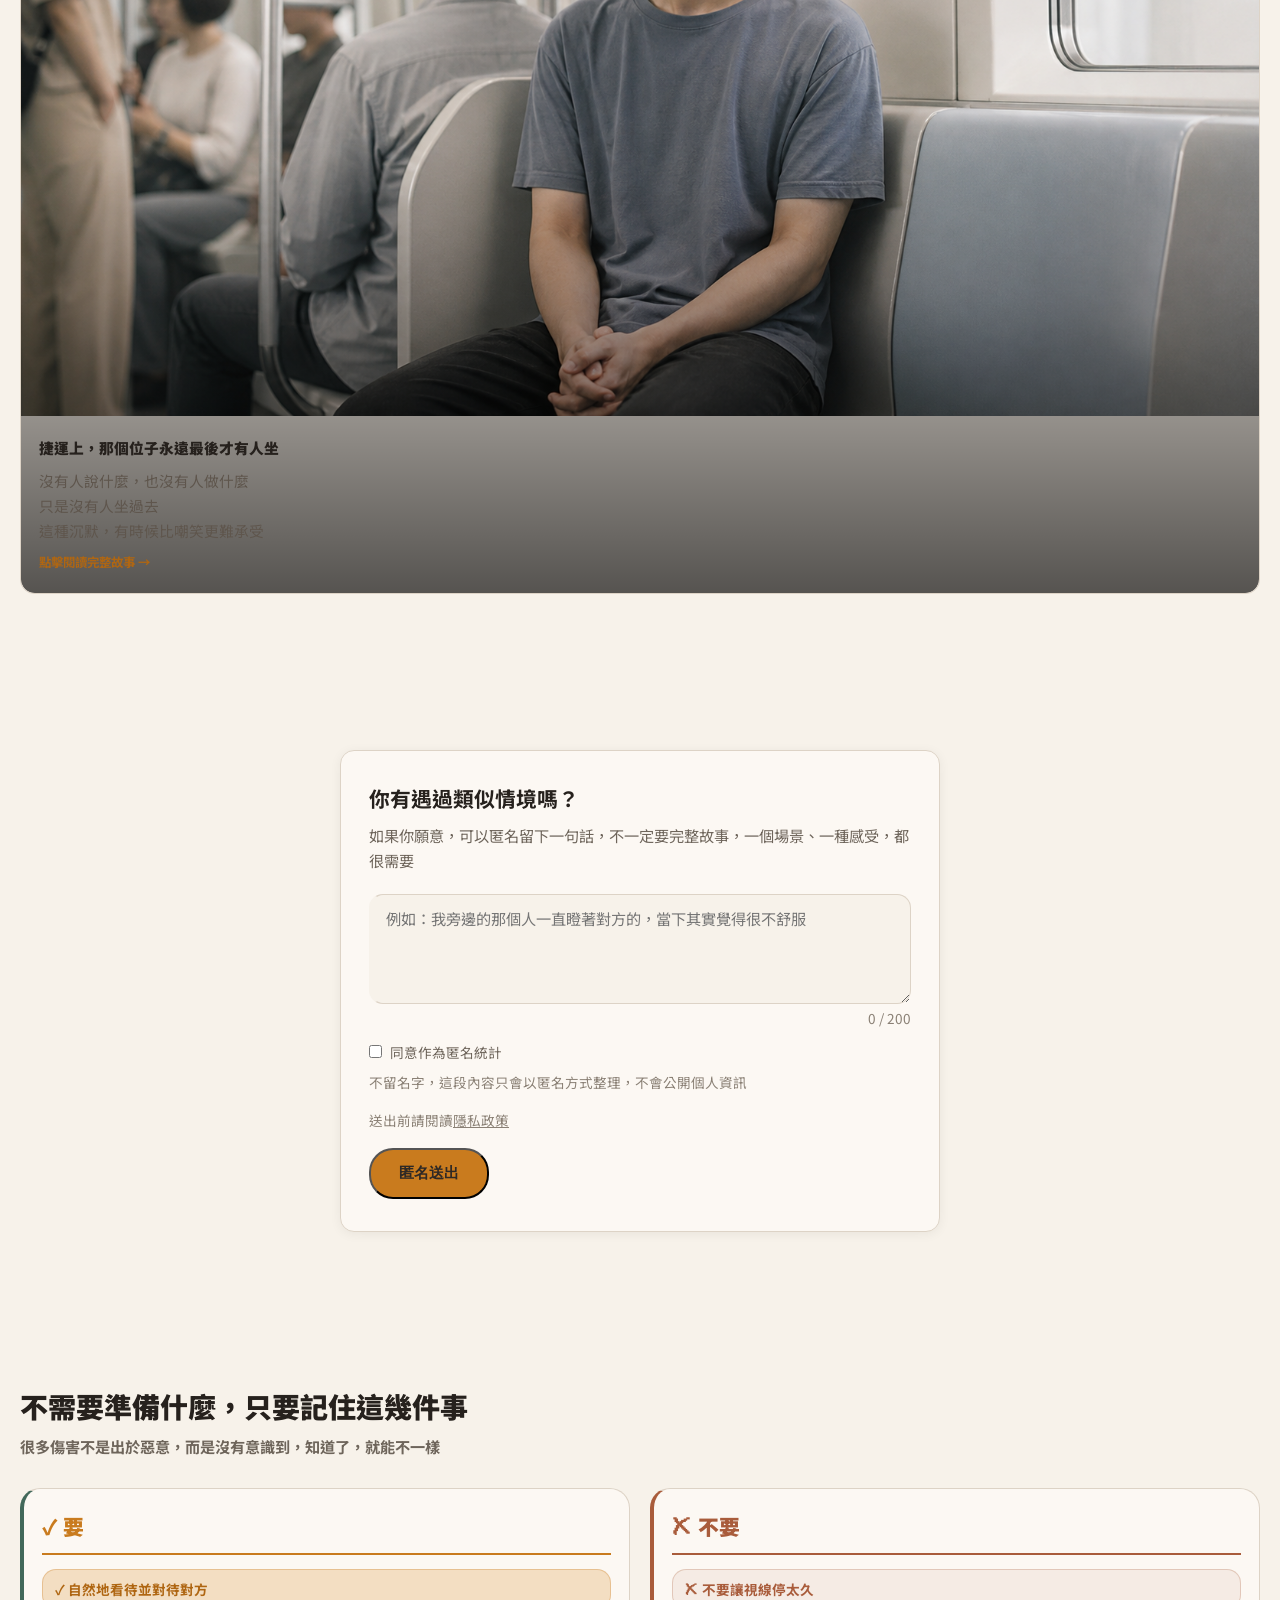
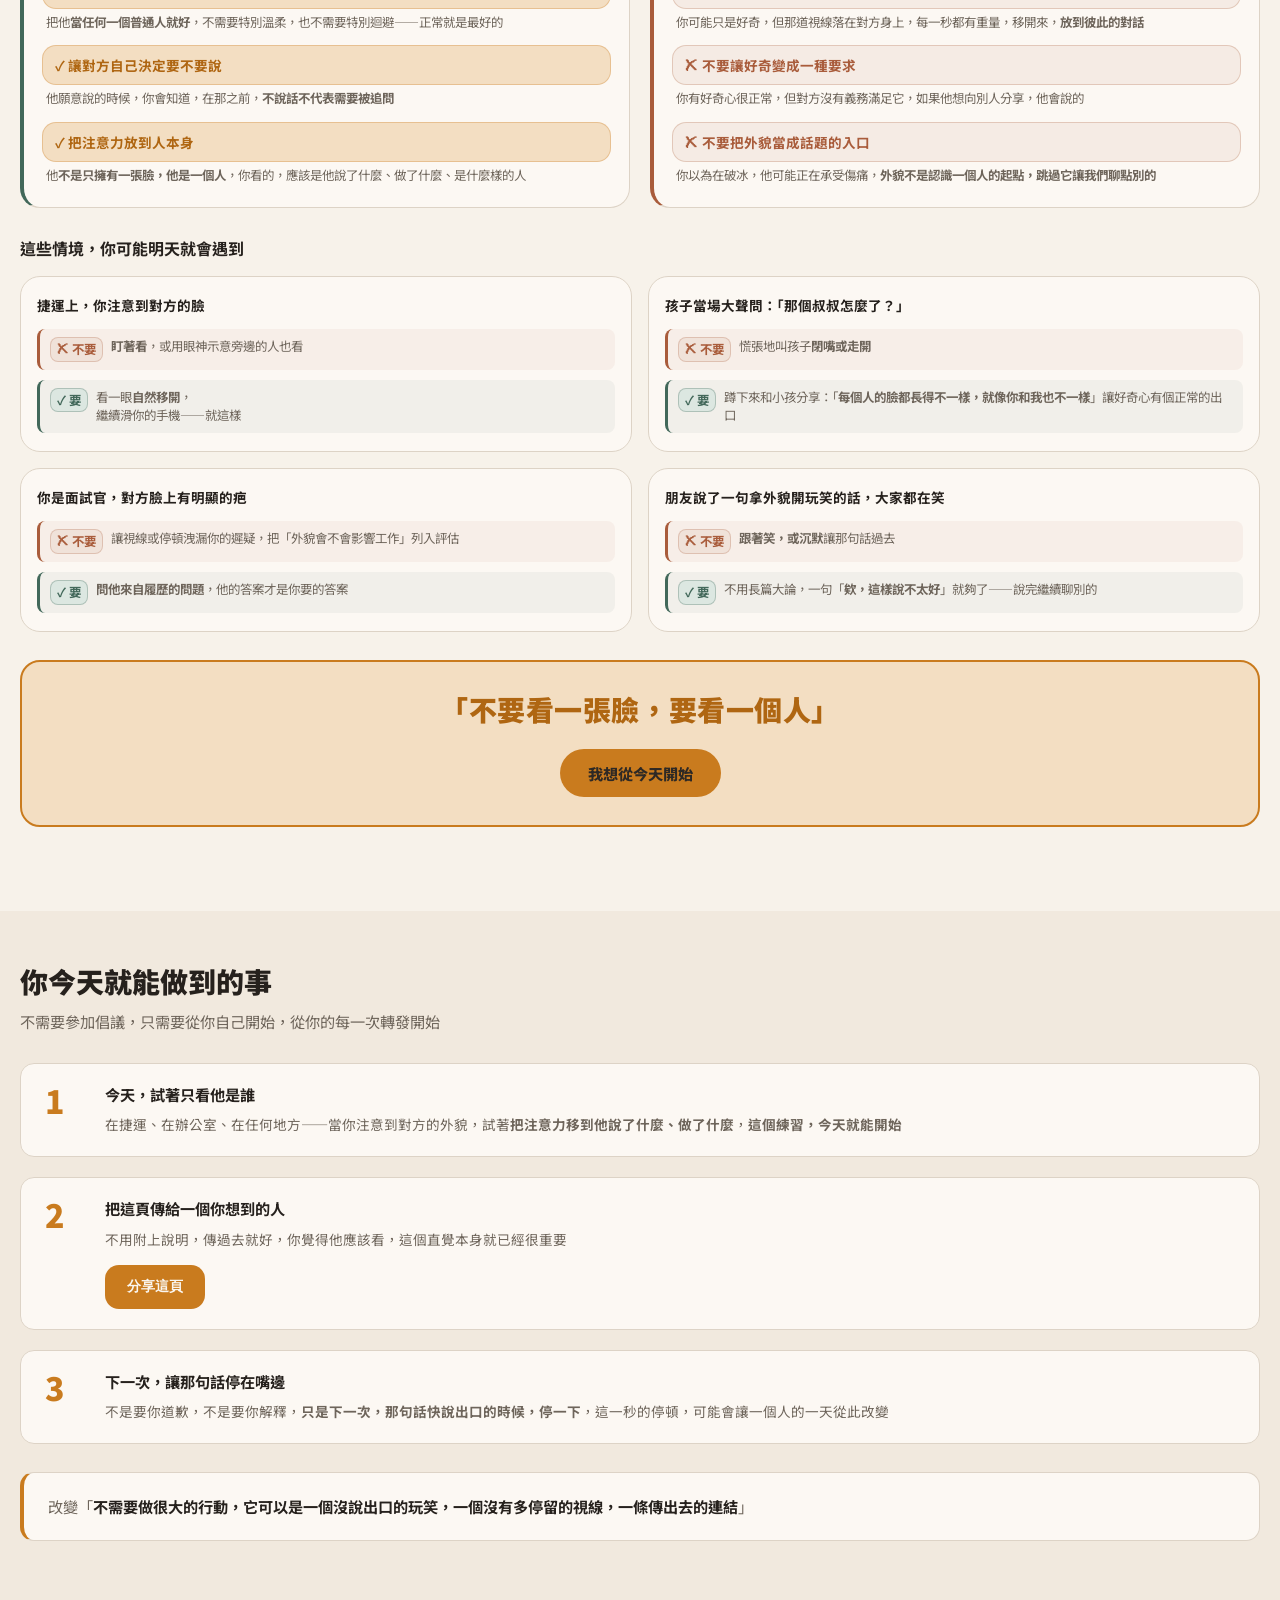
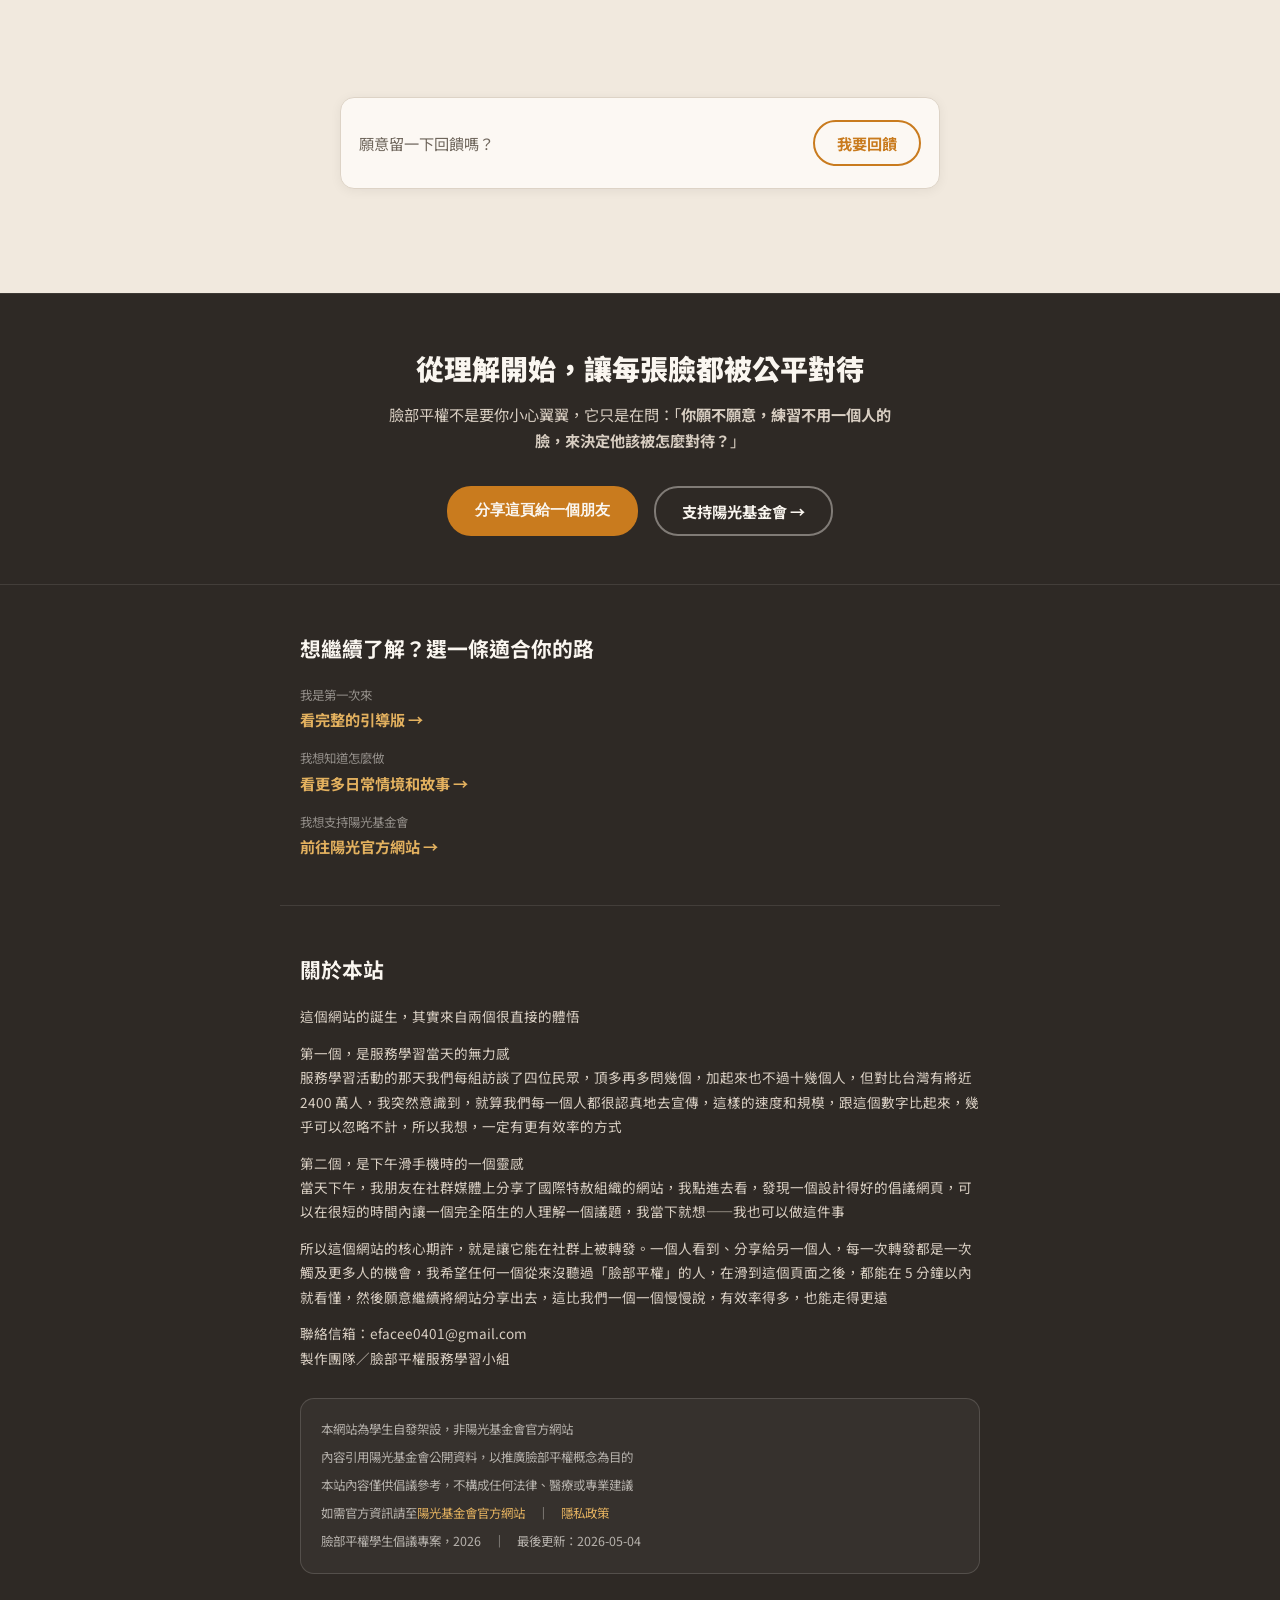
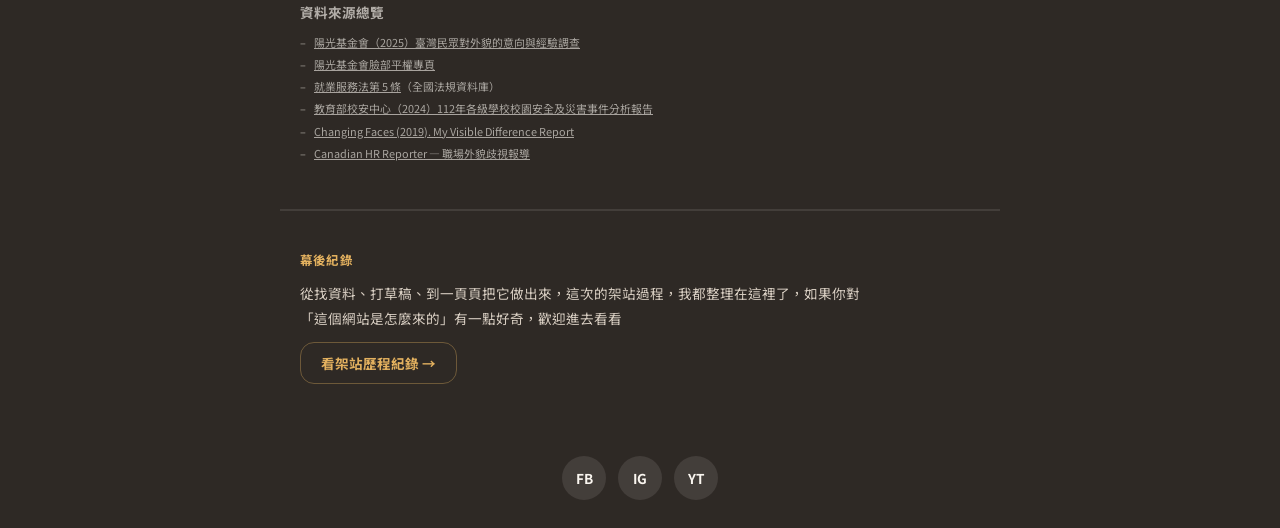
==== commit e816a4ac: "fix: debug pass — last-updated footer, GoatCounter async fix, crowdwatch https, pre-commit hook - 加入" ====
--- a/index.html
+++ b/index.html
@@ -91,6 +91,11 @@
 .qz-result-cta:hover{background:#d45c08;transform:translateY(-1px)}
 .qz-result-skip{margin-top:13px;font-size:.82rem;color:#5a5450;cursor:pointer;background:none;border:none;font-family:inherit;display:block;width:100%;text-align:center;transition:color .2s}
 .qz-result-skip:hover{color:#8a8078}
+@media(max-width:480px){
+  .quiz-card{padding:28px 18px 22px}
+  .quiz-q{font-size:1.15rem}
+  .quiz-opt{padding:11px 14px;font-size:.9rem}
+}
 </style>
 </head>
 <body>
@@ -149,6 +154,8 @@
   <p class="hero-credibility">本頁為淡江大學學生整理製作<br>引用陽光基金會公開資料</p>
   <h1>不要看一張臉<br><span class="hl">要看一個人</span></h1>
   <p class="hero-def"><strong>臉部平權</strong>是不以外貌評斷一個人的價值，讓每張臉都能在生活、就學、就業中被「<strong>公平對待</strong>」</p>
+  <p class="hero-bridge">也許你不一定認識顏面傷者</p>
+  <p class="hero-bridge">但生活在「<strong>以貌取人</strong>」的社會裡</p>
   <ul class="hero-bullets" aria-label="三個關鍵訊息">
     <li>每 5 人就有 1 人曾受到外貌歧視</li>
     <li>它可能發生在捷運、職場、每一句玩笑裡</li>
@@ -169,25 +176,25 @@
 <div class="reveal">
   <div class="sl"><span aria-hidden="true">▍</span>認識臉部平權</div>
   <h2 class="st">這裡有 <strong>8</strong> 個問題，<br>帶你認識臉部平權</h2>
-  <p class="sd"><strong>如果你也是第一次接觸，<br>點擊來看看你我的想法(๑Ő௰Ő๑)</strong></p>
+  <p class="sd">你是第一次接觸這個主題嗎？<strong>不到十分鐘</strong>，就能從「這是什麼」一路到「我可以做什麼」</p>
 </div>
 
 <div class="acc-list reveal">
 
-  <details class="acc-card">
+  <details class="acc-card" open>
     <summary class="acc-summary">
       <h3 class="acc-title">什麼是臉部平權？</h3>
       <span class="acc-icon" aria-hidden="true"></span>
     </summary>
     <div class="acc-body">
       <p>外貌不是衡量一個人的標準——每張臉，都值得被平等對待</p>
-      <p>臉部平權的核心很直接：<strong>外貌不應該成為評價一個人能力或價值的依據</strong>。不論燒傷、疤痕或疾病痕跡，他也依然和你一樣，應該被尊重、被公平對待</p>
-      <p><strong>每張臉都不一樣，但每個人都值得被尊重</strong></p>
+      <p>臉部平權的核心很直接：外貌不應該成為評價一個人能力或價值的依據。不論燒傷、疤痕或疾病痕跡，他也依然和你一樣，應該被尊重、被公平對待</p>
+      <p>每張臉都不一樣，但每個人都值得被尊重</p>
       <p class="acc-source">本站依陽光基金會公開資料整理</p>
     </div>
   </details>
 
-  <details class="acc-card">
+  <details class="acc-card" open>
     <summary class="acc-summary">
       <h3 class="acc-title">為什麼這件事和你有關？</h3>
       <span class="acc-icon" aria-hidden="true"></span>
@@ -199,7 +206,7 @@
     </div>
   </details>
 
-  <details class="acc-card">
+  <details class="acc-card" open>
     <summary class="acc-summary">
       <h3 class="acc-title">這種事常發生嗎？</h3>
       <span class="acc-icon" aria-hidden="true"></span>
@@ -212,7 +219,7 @@
     </div>
   </details>
 
-  <details class="acc-card">
+  <details class="acc-card" open>
     <summary class="acc-summary">
       <h3 class="acc-title">有些傷害，為什麼真的傷到人？</h3>
       <span class="acc-icon" aria-hidden="true"></span>
@@ -270,7 +277,7 @@
     </div>
   </details>
 
-  <details class="acc-card" open>
+  <details class="acc-card">
     <summary class="acc-summary">
       <h3 class="acc-title">如果想更深入，從哪裡開始？</h3>
       <span class="acc-icon" aria-hidden="true"></span>
@@ -354,6 +361,7 @@
 <div class="reveal">
   <h2 class="st">這些情境，<br>就可能發生在你我身邊</h2>
   <p class="sd">「<strong>某些傷害，不是因為惡意</strong>」——而是「<strong>因為大家都習慣是這樣了</strong>」，習慣多看一眼，習慣不說什麼，習慣讓這種事繼續發生</p>
+  <p class="sd">從面試、校園到日常對話，這些故事也許「<strong>離你沒有那麼遠</strong>」</p>
 </div>
 <div class="story-list reveal">
 
@@ -547,7 +555,7 @@
 
     <div class="overlay-source">
       來源：群眾觀點《我的外貌日記》集資計畫報導<br>
-      <a href="http://crowdwatch.tw/post/40543/" target="_blank" rel="noopener noreferrer">http://crowdwatch.tw/post/40543/</a>
+      <a href="https://crowdwatch.tw/post/40543/" target="_blank" rel="noopener noreferrer">https://crowdwatch.tw/post/40543/</a>
     </div>
     <p class="overlay-disclaimer">以下為根據真實調查數據改寫的情境描寫，非特定真人事件</p>
   </div>
@@ -621,7 +629,7 @@
 ====================================== -->
 <section id="interaction-guide" aria-label="互動原則">
 <div class="reveal">
-  <h2 class="st">只要記住這幾件事</h2>
+  <h2 class="st">不需要準備什麼，只要記住這幾件事</h2>
   <p class="sd"><strong>很多傷害不是出於惡意，而是沒有意識到，知道了，就能不一樣</strong></p>
 </div>
 <div class="ig-columns reveal">
@@ -721,7 +729,7 @@
 <section id="do-section" aria-label="你今天就能做到的事">
 <div class="reveal">
   <h2 class="st">你今天就能做到的事</h2>
-  <p class="sd">只需要從你自己開始，從你的每一次轉發開始</p>
+  <p class="sd">不需要參加倡議，只需要從你自己開始，從你的每一次轉發開始</p>
 </div>
 <ol class="do-list reveal">
   <li class="do-item">
@@ -873,7 +881,7 @@
       <p>內容引用陽光基金會公開資料，以推廣臉部平權概念為目的</p>
       <p>本站內容僅供倡議參考，不構成任何法律、醫療或專業建議</p>
       <p>如需官方資訊請至<a href="https://www.sunshine.org.tw/" target="_blank" rel="noopener noreferrer">陽光基金會官方網站</a>　｜　<a href="privacy.html" target="_blank" rel="noopener noreferrer">隱私政策</a></p>
-      <p>臉部平權學生倡議專案，2026</p>
+      <p>臉部平權學生倡議專案，2026　｜　最後更新：<span id="ft-last-updated">2026-05-04</span></p>
     </div>
 
     <div class="ft-sources">
@@ -1002,5 +1010,8 @@
   document.addEventListener('DOMContentLoaded',function(){QZ.init();});
 })();
 </script>
+
+<!-- GoatCounter 瀏覽統計：將 YOUR_CODE 替換成你在 goatcounter.com 申請的帳號名稱 -->
+<script data-goatcounter="https://sunday-afternoon-dissemination.goatcounter.com/count" async src="//gc.zgo.at/count.js"></script>
 </body>
 </html>
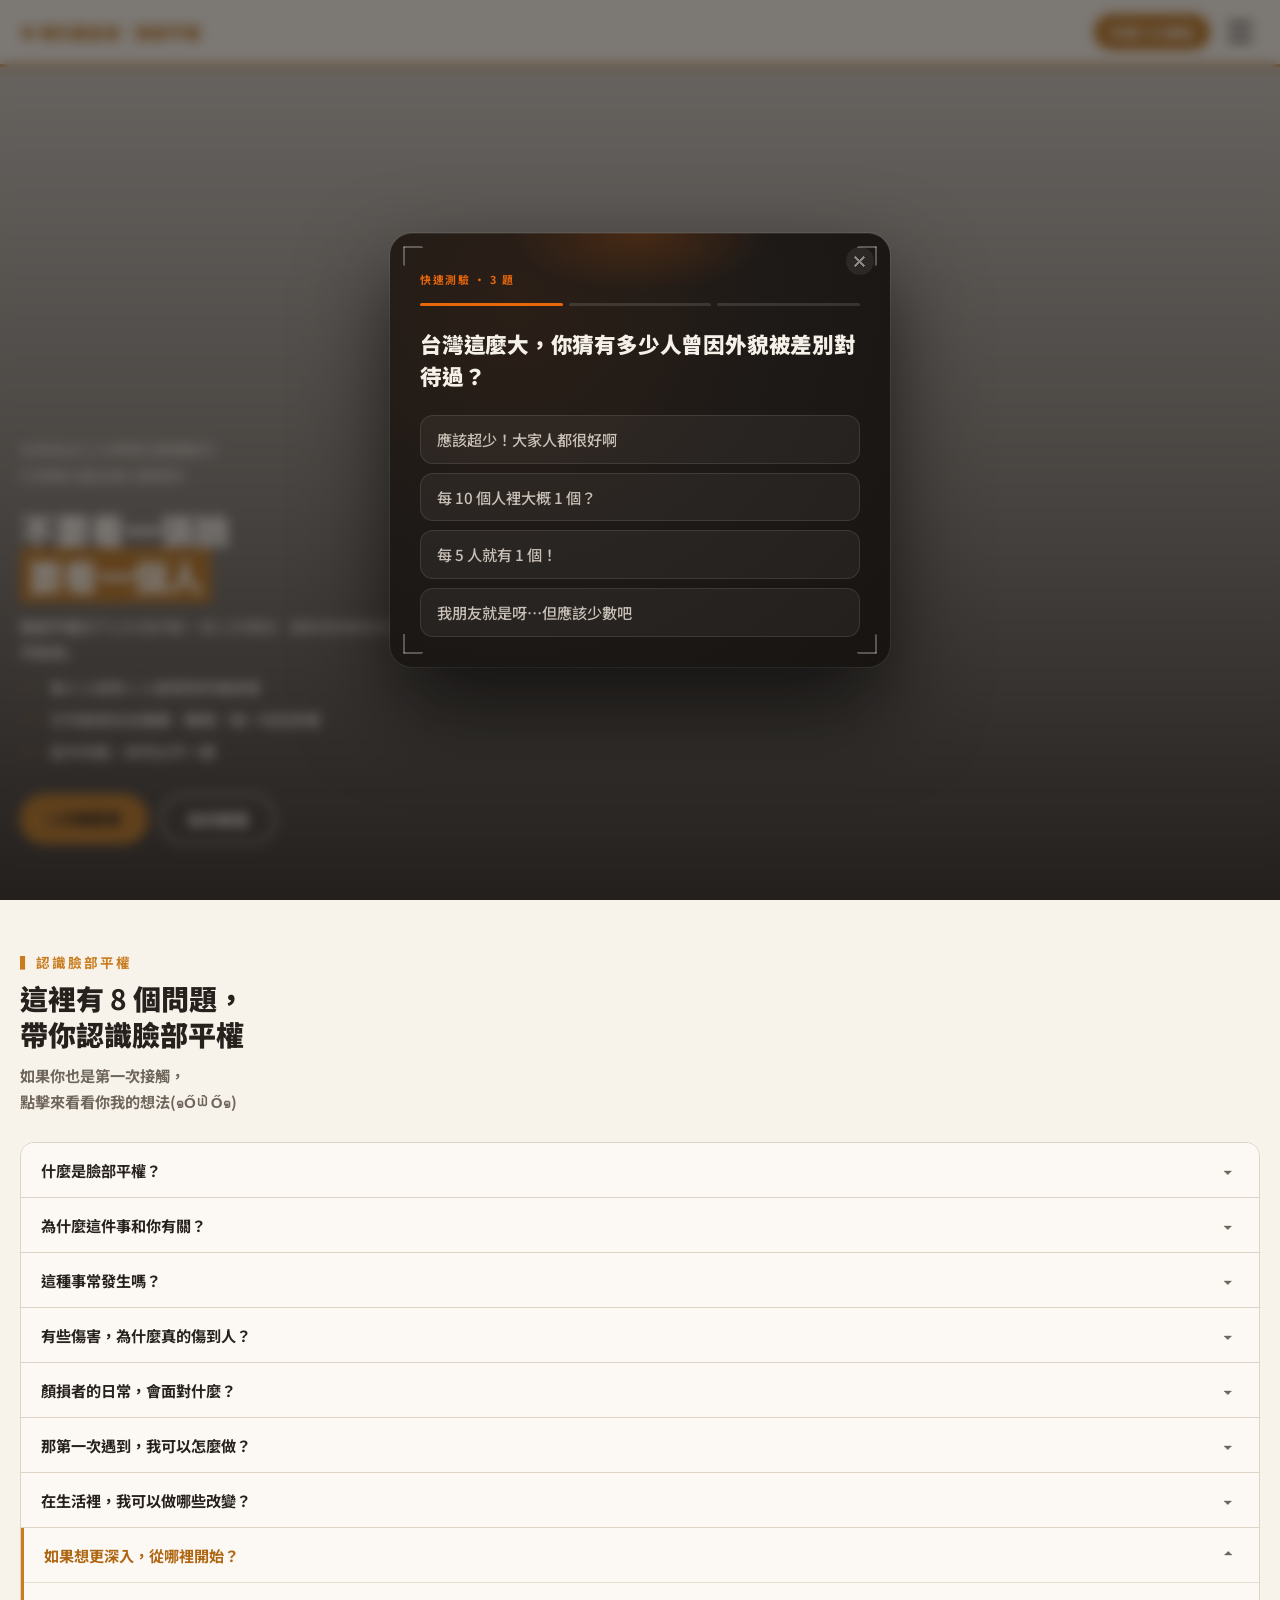
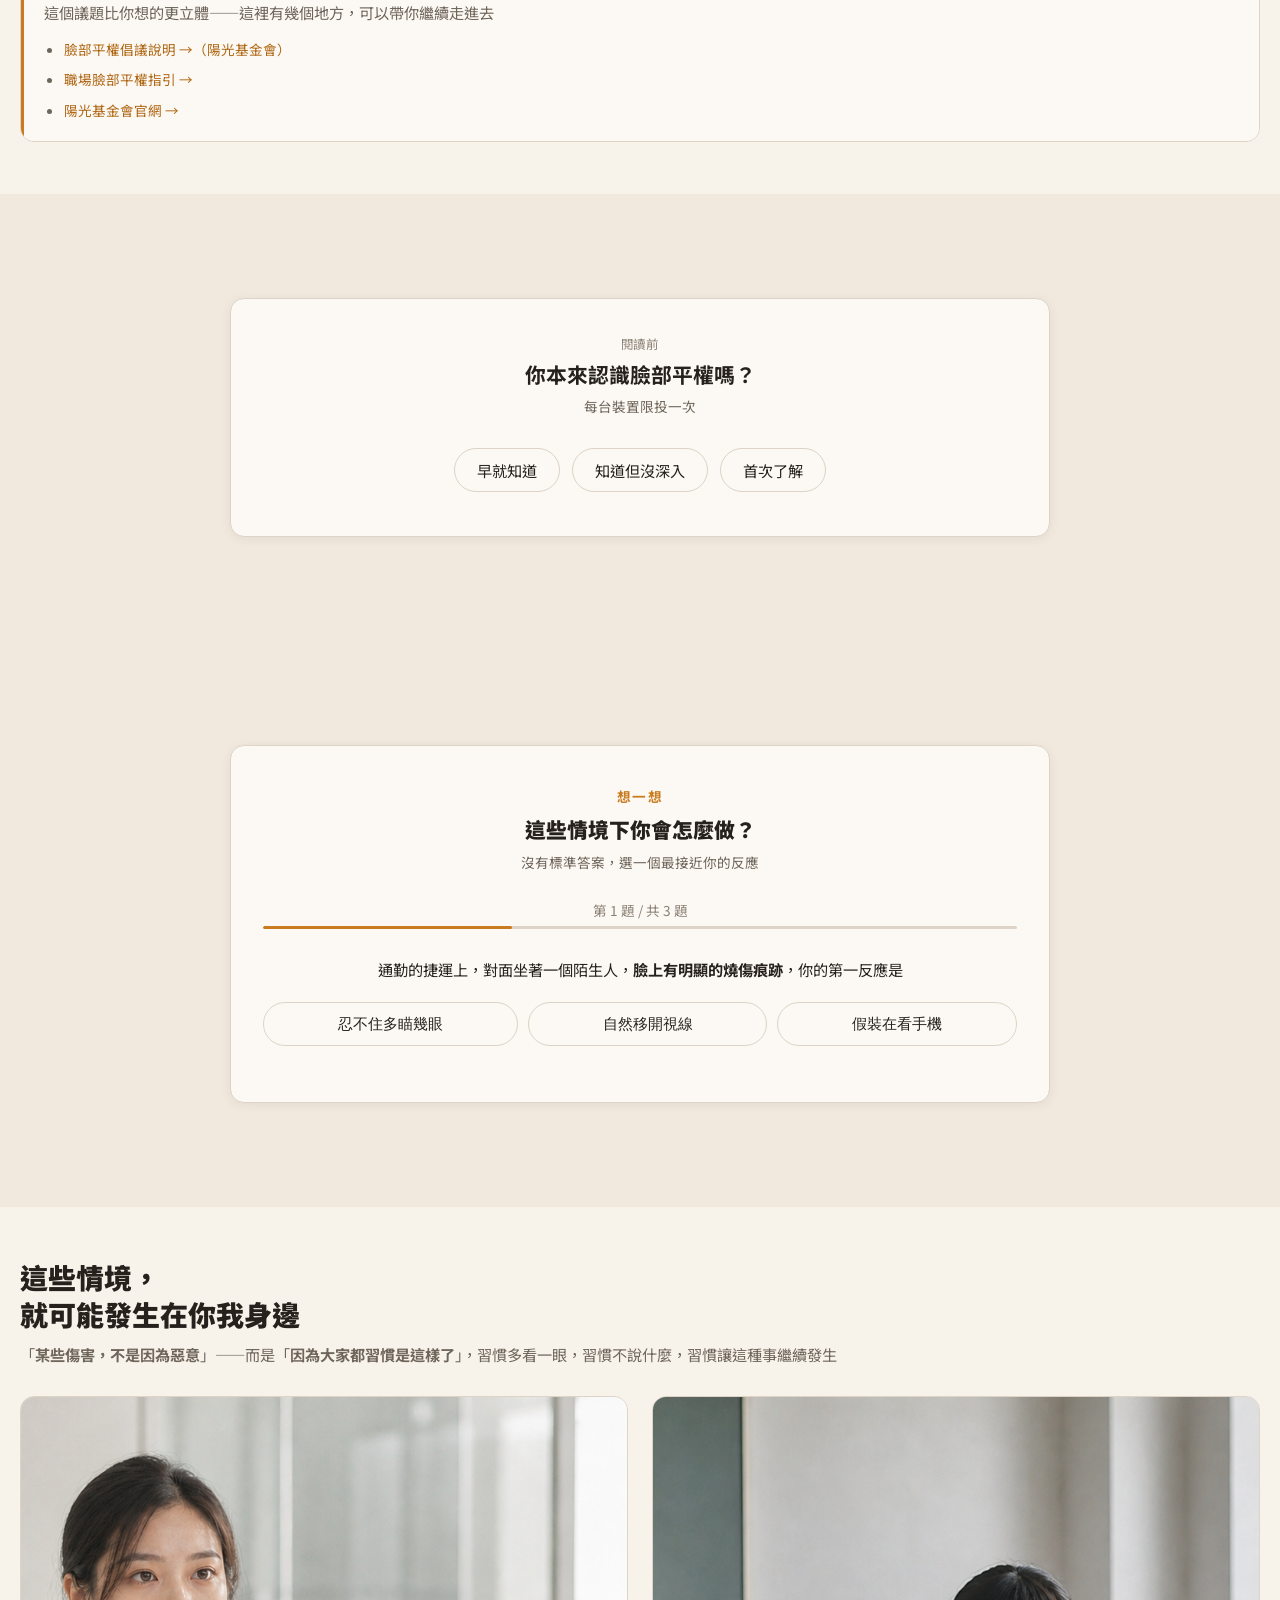
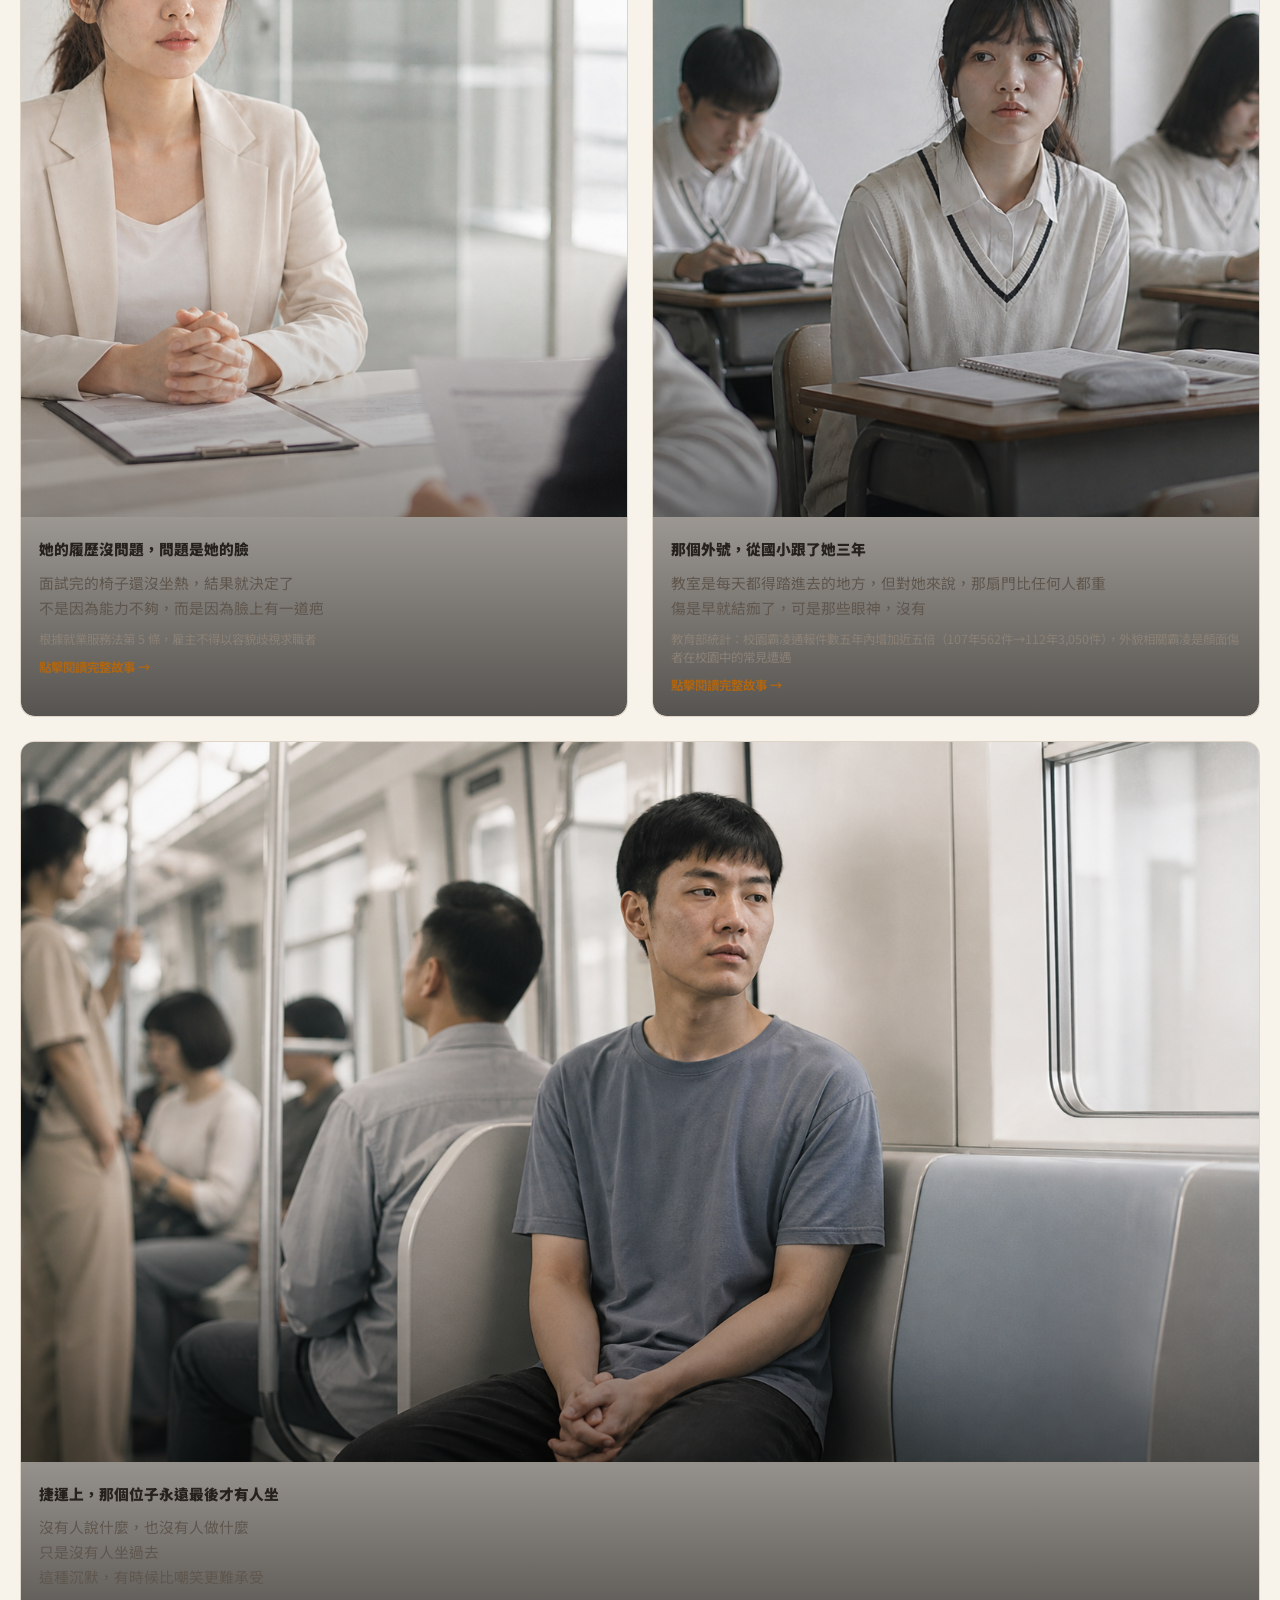
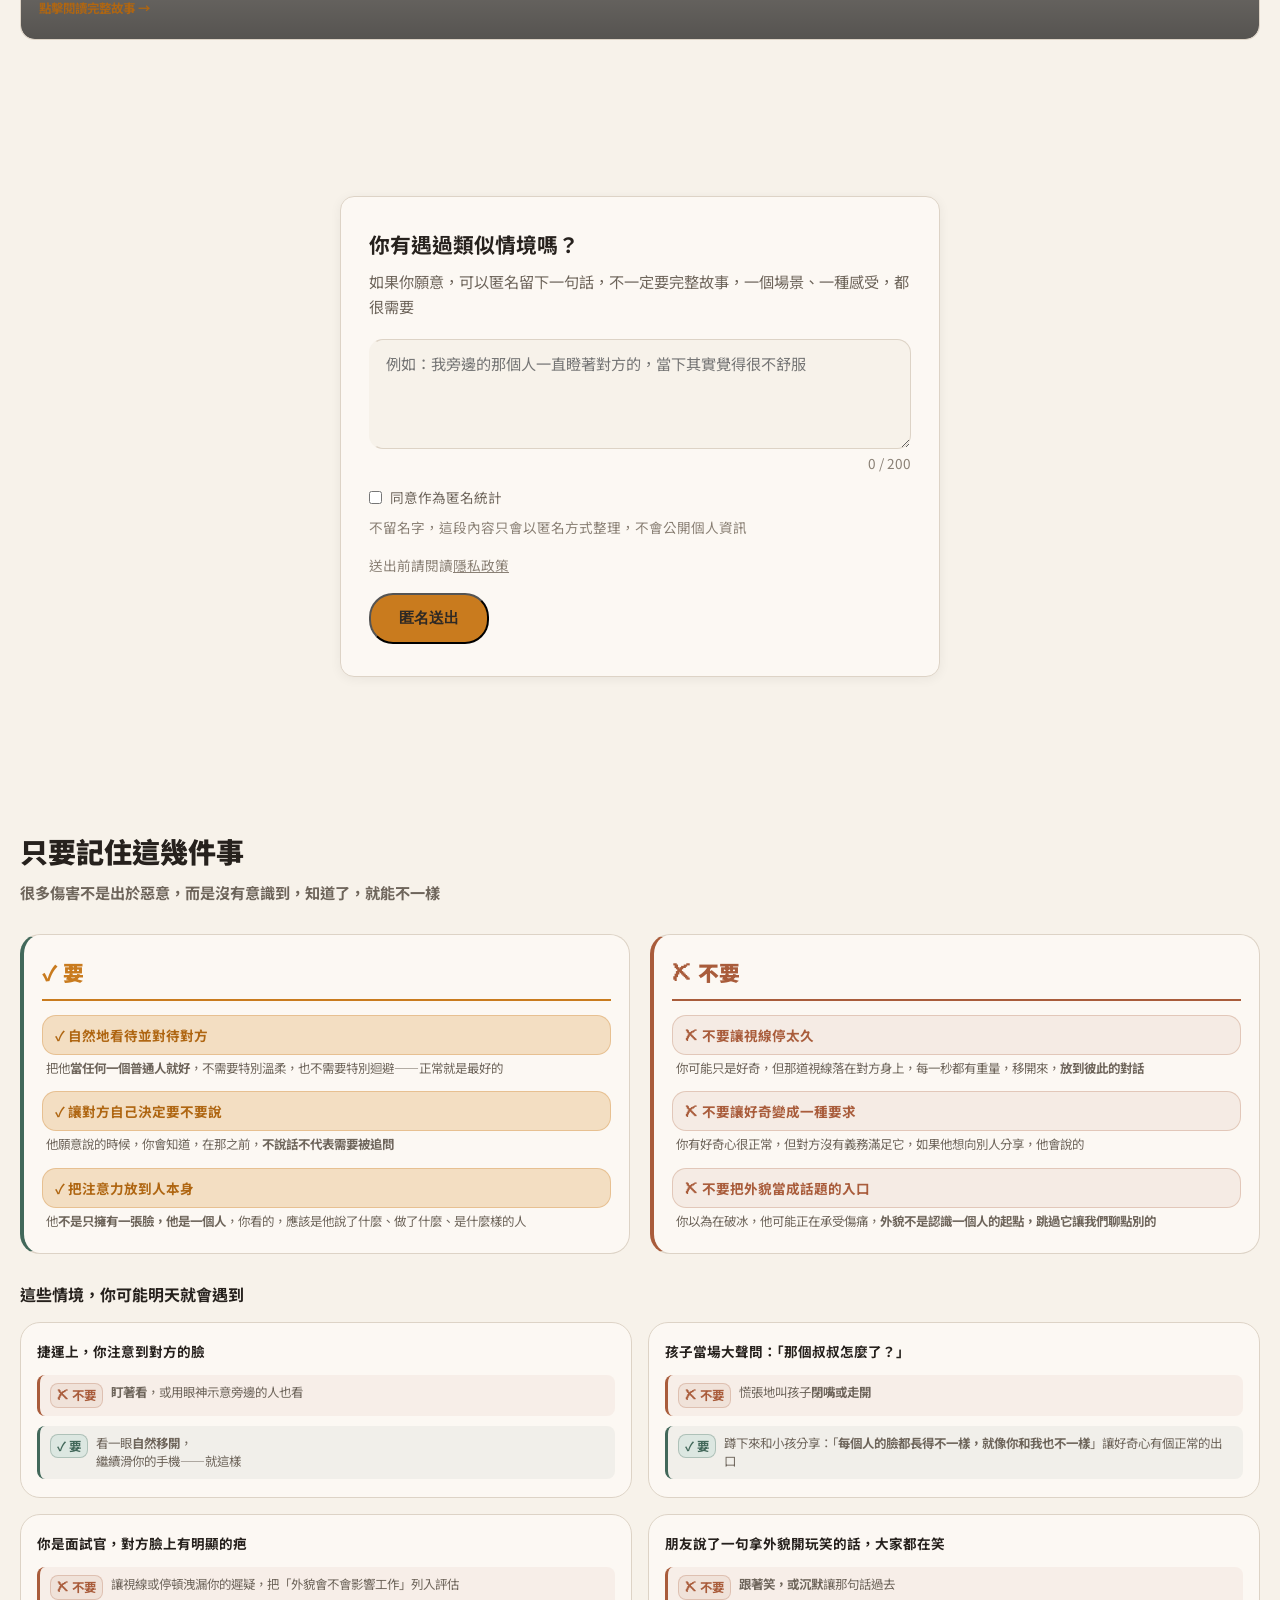
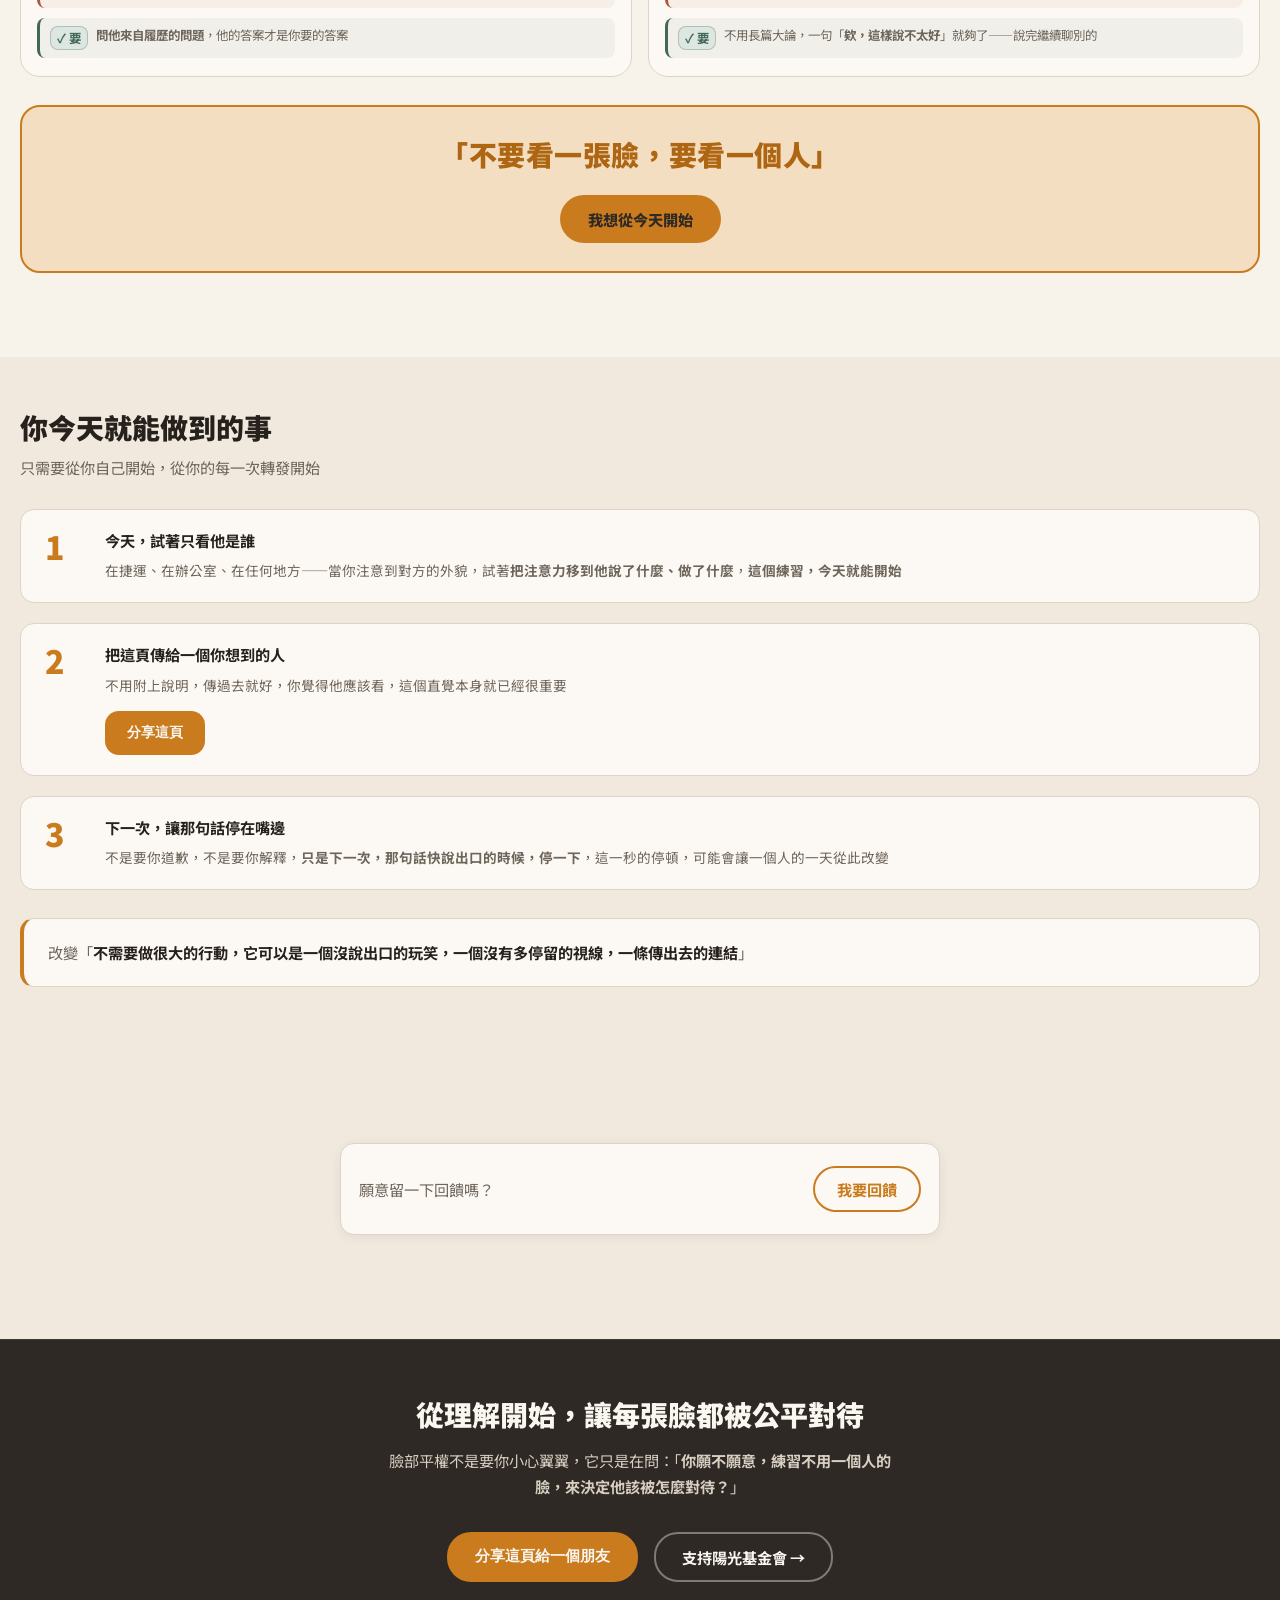
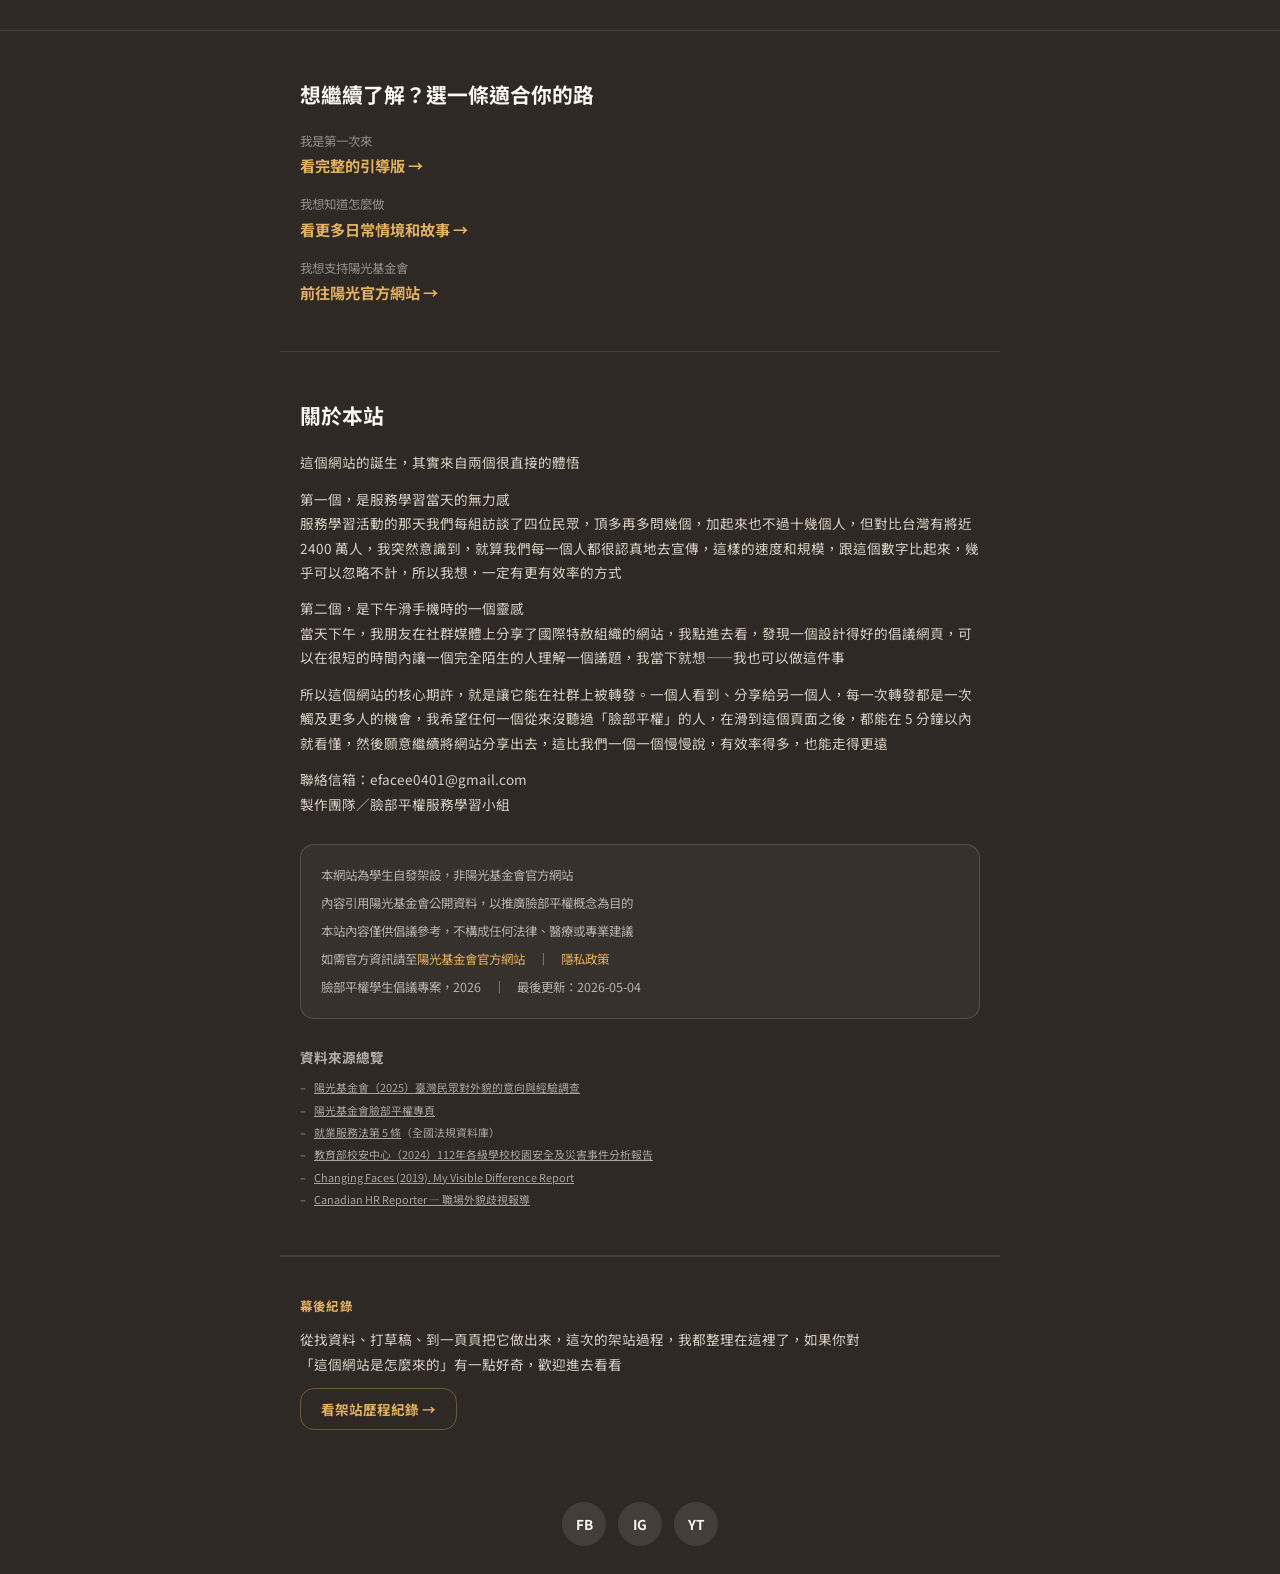
==== commit 7666f0f9: "fix: 文字還原、手機版故事卡片、手風琴圖示與 logo 連結 - 還原 sunday-afternoon 版本文字（卡片介紹段、粗體、標題） - 8 張卡片改為只有第 8 張預設展開 - 手風琴圖" ====
--- a/index.html
+++ b/index.html
@@ -137,7 +137,7 @@
 ====================================== -->
 <a href="#main" class="skip-link">跳至主要內容</a>
 
-<nav aria-label="主要導覽"><a href="https://www.sunshine.org.tw/" target="_blank" rel="noopener noreferrer" class="nl">☀ 陽光基金會｜臉部平權</a><div class="nr"><a href="#cards" class="bc">先看八大重點</a><button class="bm" id="hamburger" aria-label="開啟選單" aria-expanded="false" aria-controls="m" onclick="toggleMenu()"><span></span><span></span><span></span></button></div></nav>
+<nav aria-label="主要導覽"><a href="#main" class="nl">☀ 陽光基金會｜臉部平權</a><div class="nr"><a href="#cards" class="bc">先看八大重點</a><button class="bm" id="hamburger" aria-label="開啟選單" aria-expanded="false" aria-controls="m" onclick="toggleMenu()"><span></span><span></span><span></span></button></div></nav>
 
 <div class="mo" id="m" role="navigation" aria-label="行動選單" aria-hidden="true">
 <button class="mc" onclick="toggleMenu()" aria-label="關閉選單">✕</button>
@@ -154,8 +154,6 @@
   <p class="hero-credibility">本頁為淡江大學學生整理製作<br>引用陽光基金會公開資料</p>
   <h1>不要看一張臉<br><span class="hl">要看一個人</span></h1>
   <p class="hero-def"><strong>臉部平權</strong>是不以外貌評斷一個人的價值，讓每張臉都能在生活、就學、就業中被「<strong>公平對待</strong>」</p>
-  <p class="hero-bridge">也許你不一定認識顏面傷者</p>
-  <p class="hero-bridge">但生活在「<strong>以貌取人</strong>」的社會裡</p>
   <ul class="hero-bullets" aria-label="三個關鍵訊息">
     <li>每 5 人就有 1 人曾受到外貌歧視</li>
     <li>它可能發生在捷運、職場、每一句玩笑裡</li>
@@ -176,25 +174,25 @@
 <div class="reveal">
   <div class="sl"><span aria-hidden="true">▍</span>認識臉部平權</div>
   <h2 class="st">這裡有 <strong>8</strong> 個問題，<br>帶你認識臉部平權</h2>
-  <p class="sd">你是第一次接觸這個主題嗎？<strong>不到十分鐘</strong>，就能從「這是什麼」一路到「我可以做什麼」</p>
+  <p class="sd"><strong>如果你也是第一次接觸，<br>點擊來看看你我的想法(๑Ő௰Ő๑)</strong></p>
 </div>
 
 <div class="acc-list reveal">
 
-  <details class="acc-card" open>
+  <details class="acc-card">
     <summary class="acc-summary">
       <h3 class="acc-title">什麼是臉部平權？</h3>
       <span class="acc-icon" aria-hidden="true"></span>
     </summary>
     <div class="acc-body">
       <p>外貌不是衡量一個人的標準——每張臉，都值得被平等對待</p>
-      <p>臉部平權的核心很直接：外貌不應該成為評價一個人能力或價值的依據。不論燒傷、疤痕或疾病痕跡，他也依然和你一樣，應該被尊重、被公平對待</p>
-      <p>每張臉都不一樣，但每個人都值得被尊重</p>
+      <p>臉部平權的核心很直接：<strong>外貌不應該成為評價一個人能力或價值的依據</strong>。不論燒傷、疤痕或疾病痕跡，他也依然和你一樣，應該被尊重、被公平對待</p>
+      <p><strong>每張臉都不一樣，但每個人都值得被尊重</strong></p>
       <p class="acc-source">本站依陽光基金會公開資料整理</p>
     </div>
   </details>
 
-  <details class="acc-card" open>
+  <details class="acc-card">
     <summary class="acc-summary">
       <h3 class="acc-title">為什麼這件事和你有關？</h3>
       <span class="acc-icon" aria-hidden="true"></span>
@@ -206,7 +204,7 @@
     </div>
   </details>
 
-  <details class="acc-card" open>
+  <details class="acc-card">
     <summary class="acc-summary">
       <h3 class="acc-title">這種事常發生嗎？</h3>
       <span class="acc-icon" aria-hidden="true"></span>
@@ -219,7 +217,7 @@
     </div>
   </details>
 
-  <details class="acc-card" open>
+  <details class="acc-card">
     <summary class="acc-summary">
       <h3 class="acc-title">有些傷害，為什麼真的傷到人？</h3>
       <span class="acc-icon" aria-hidden="true"></span>
@@ -277,7 +275,7 @@
     </div>
   </details>
 
-  <details class="acc-card">
+  <details class="acc-card" open>
     <summary class="acc-summary">
       <h3 class="acc-title">如果想更深入，從哪裡開始？</h3>
       <span class="acc-icon" aria-hidden="true"></span>
@@ -361,7 +359,6 @@
 <div class="reveal">
   <h2 class="st">這些情境，<br>就可能發生在你我身邊</h2>
   <p class="sd">「<strong>某些傷害，不是因為惡意</strong>」——而是「<strong>因為大家都習慣是這樣了</strong>」，習慣多看一眼，習慣不說什麼，習慣讓這種事繼續發生</p>
-  <p class="sd">從面試、校園到日常對話，這些故事也許「<strong>離你沒有那麼遠</strong>」</p>
 </div>
 <div class="story-list reveal">
 
@@ -629,7 +626,7 @@
 ====================================== -->
 <section id="interaction-guide" aria-label="互動原則">
 <div class="reveal">
-  <h2 class="st">不需要準備什麼，只要記住這幾件事</h2>
+  <h2 class="st">只要記住這幾件事</h2>
   <p class="sd"><strong>很多傷害不是出於惡意，而是沒有意識到，知道了，就能不一樣</strong></p>
 </div>
 <div class="ig-columns reveal">
@@ -729,7 +726,7 @@
 <section id="do-section" aria-label="你今天就能做到的事">
 <div class="reveal">
   <h2 class="st">你今天就能做到的事</h2>
-  <p class="sd">不需要參加倡議，只需要從你自己開始，從你的每一次轉發開始</p>
+  <p class="sd">只需要從你自己開始，從你的每一次轉發開始</p>
 </div>
 <ol class="do-list reveal">
   <li class="do-item">
--- a/css/sections.css
+++ b/css/sections.css
@@ -276,8 +276,41 @@
     grid-column: 1 / -1;
   }
 }
-@media (max-width: 600px) {
-  .story-body { padding: 16px; }
+
+/* ── 手機端：2 並排 + 1 全寬 ── */
+@media (max-width: 767px) {
+  .story-list {
+    display: grid;
+    grid-template-columns: 1fr 1fr;
+    gap: 10px;
+  }
+  .story-list .story-card:last-child {
+    grid-column: 1 / -1;
+  }
+  /* 前兩張：改為 4:5 直式圖，隱藏次要文字 */
+  .story-list .story-card:not(:last-child) .story-img {
+    aspect-ratio: 4 / 5;
+  }
+  .story-list .story-card:not(:last-child) .story-harm,
+  .story-list .story-card:not(:last-child) .story-law {
+    display: none;
+  }
+  .story-list .story-card:not(:last-child) .story-body {
+    padding: 12px;
+  }
+  .story-list .story-card:not(:last-child) .story-card-title {
+    font-size: var(--fs-sm);
+    margin-bottom: 6px;
+  }
+  .story-list .story-card:not(:last-child) .story-cta-hint {
+    font-size: 0.72rem;
+    margin-top: 6px;
+  }
+  /* 最後一張：維持 16:9 橫式 */
+  .story-list .story-card:last-child .story-img {
+    aspect-ratio: 16 / 9;
+  }
+  .story-body { padding: 14px; }
 }
 
 /* ---- 08 Footer 三層結構 ---- */
@@ -481,8 +514,8 @@
   display: flex; align-items: center; justify-content: center;
   transition: transform .2s; user-select: none;
 }
-.acc-icon::before { content: '+'; }
-details[open] .acc-icon { transform: rotate(45deg); }
+.acc-icon::before { content: '▾'; font-size: 1.2rem; }
+details[open] .acc-icon { transform: rotate(180deg); }
 
 .acc-body {
   padding: 4px 20px 20px;
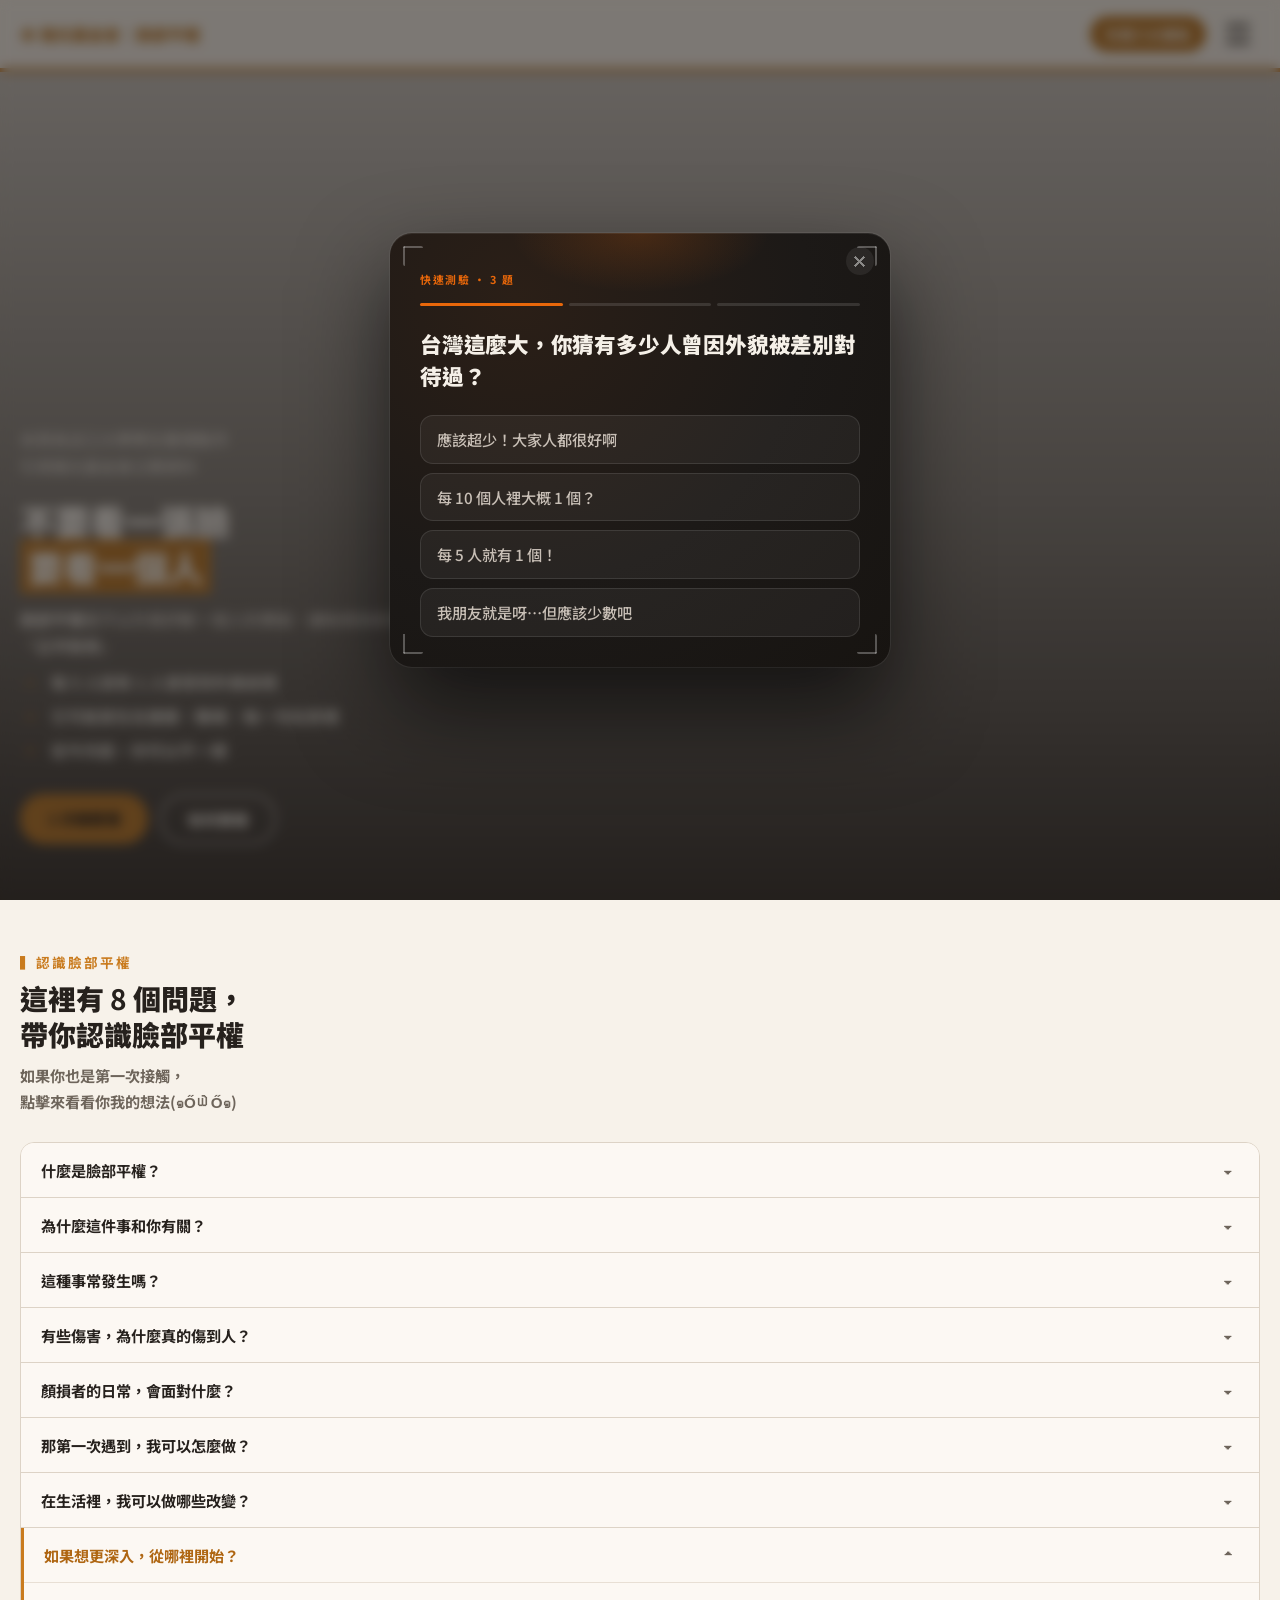
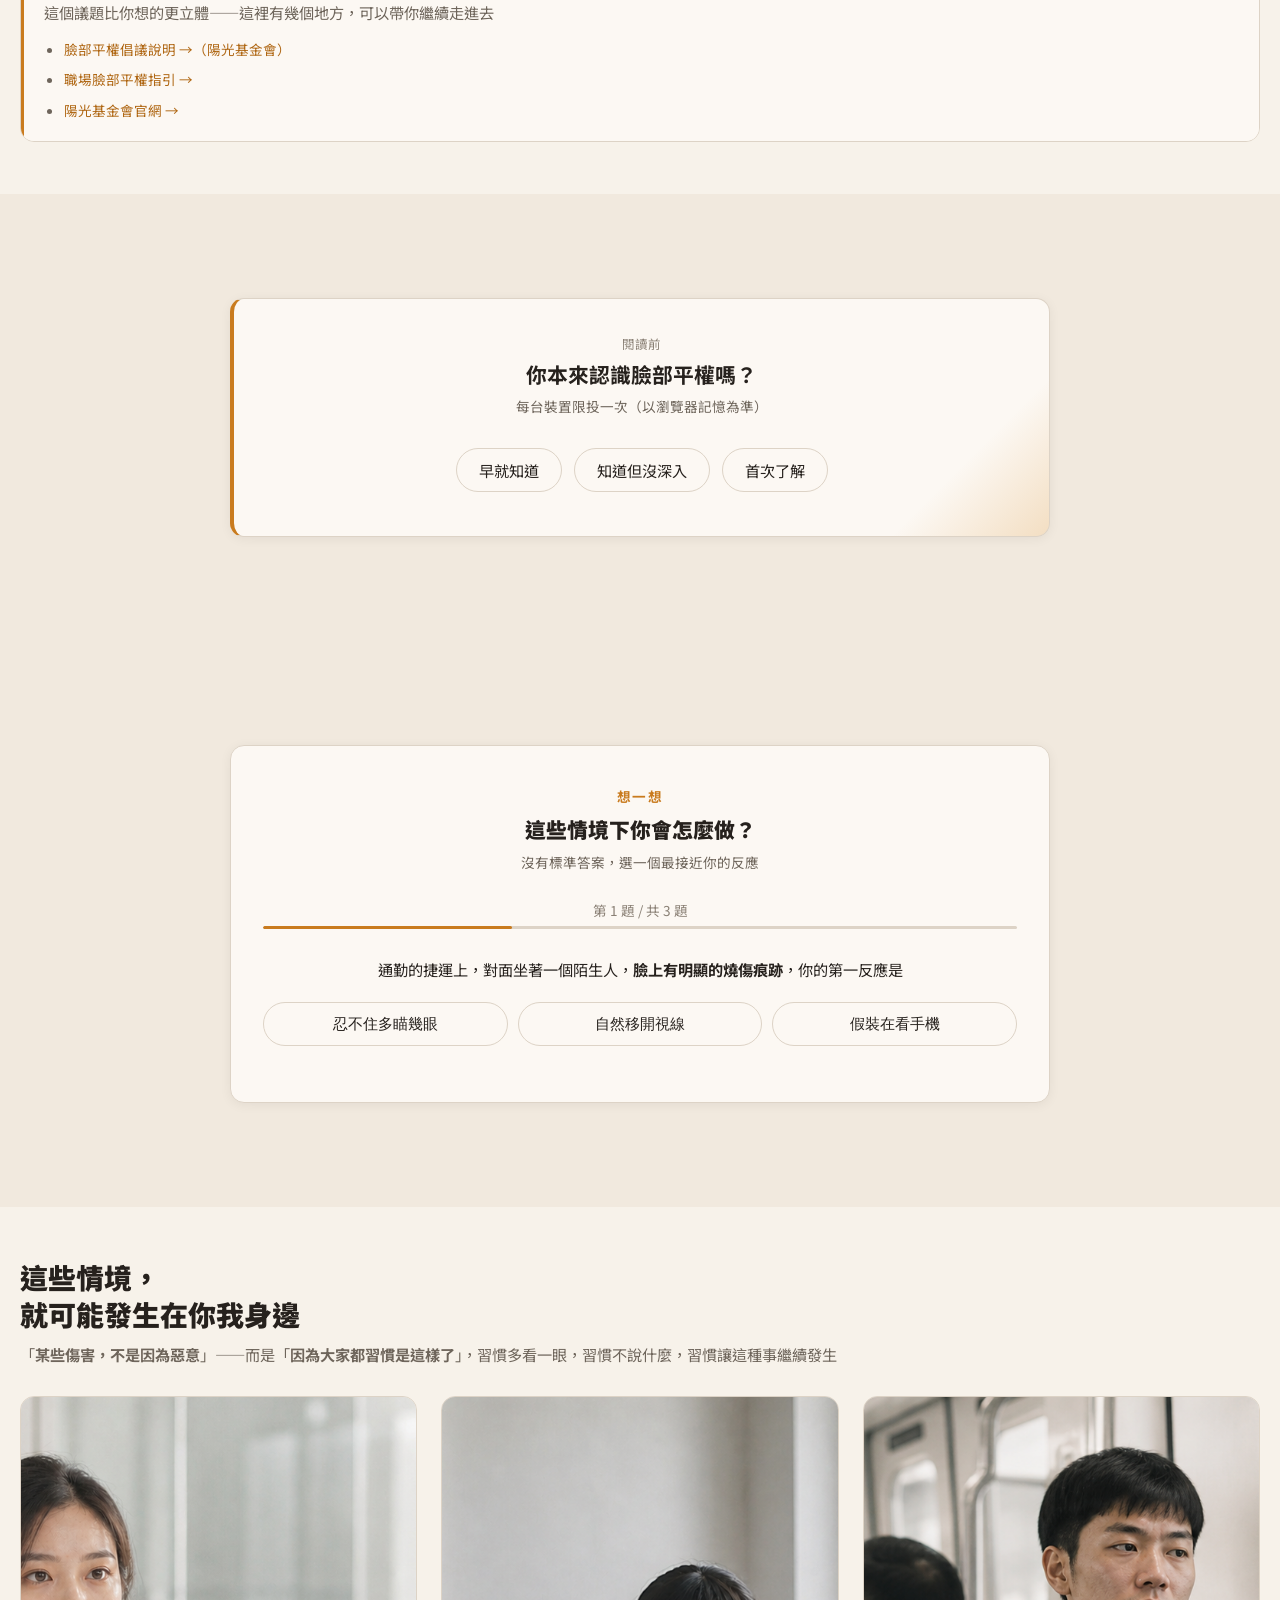
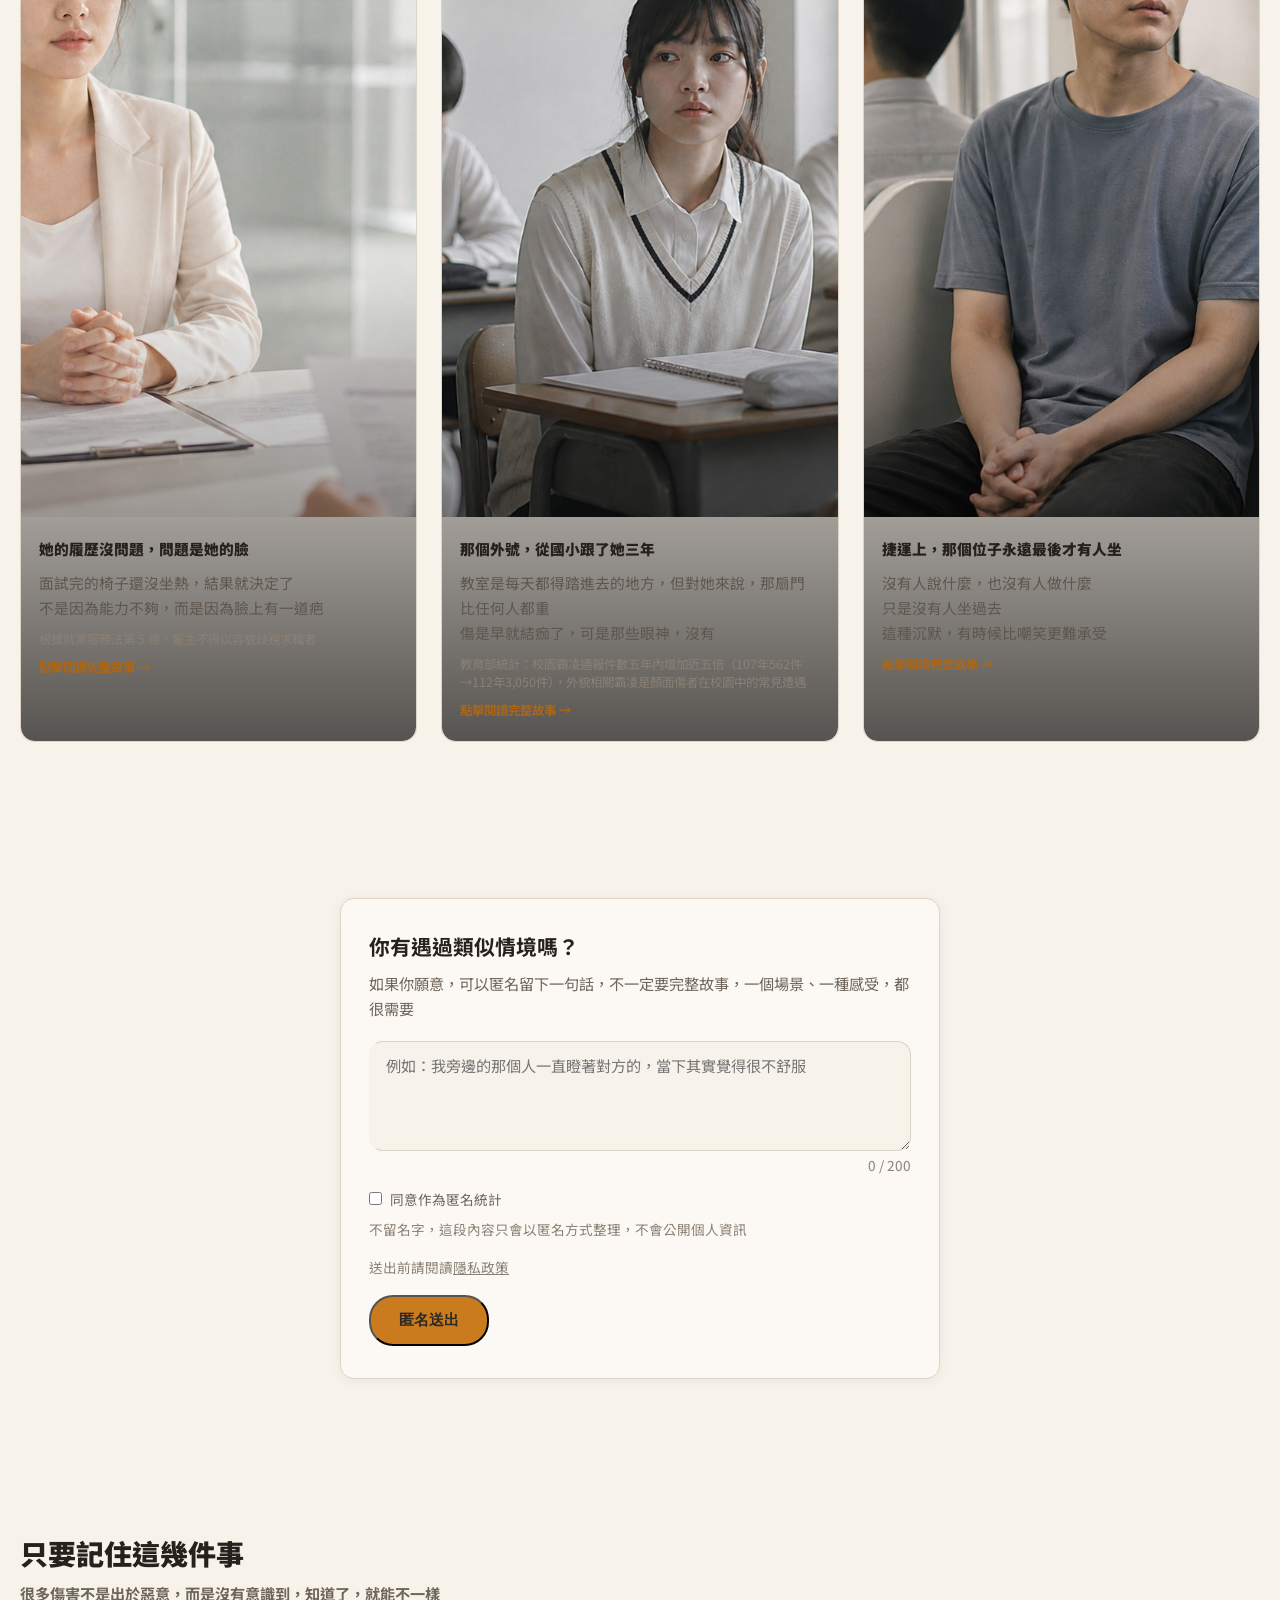
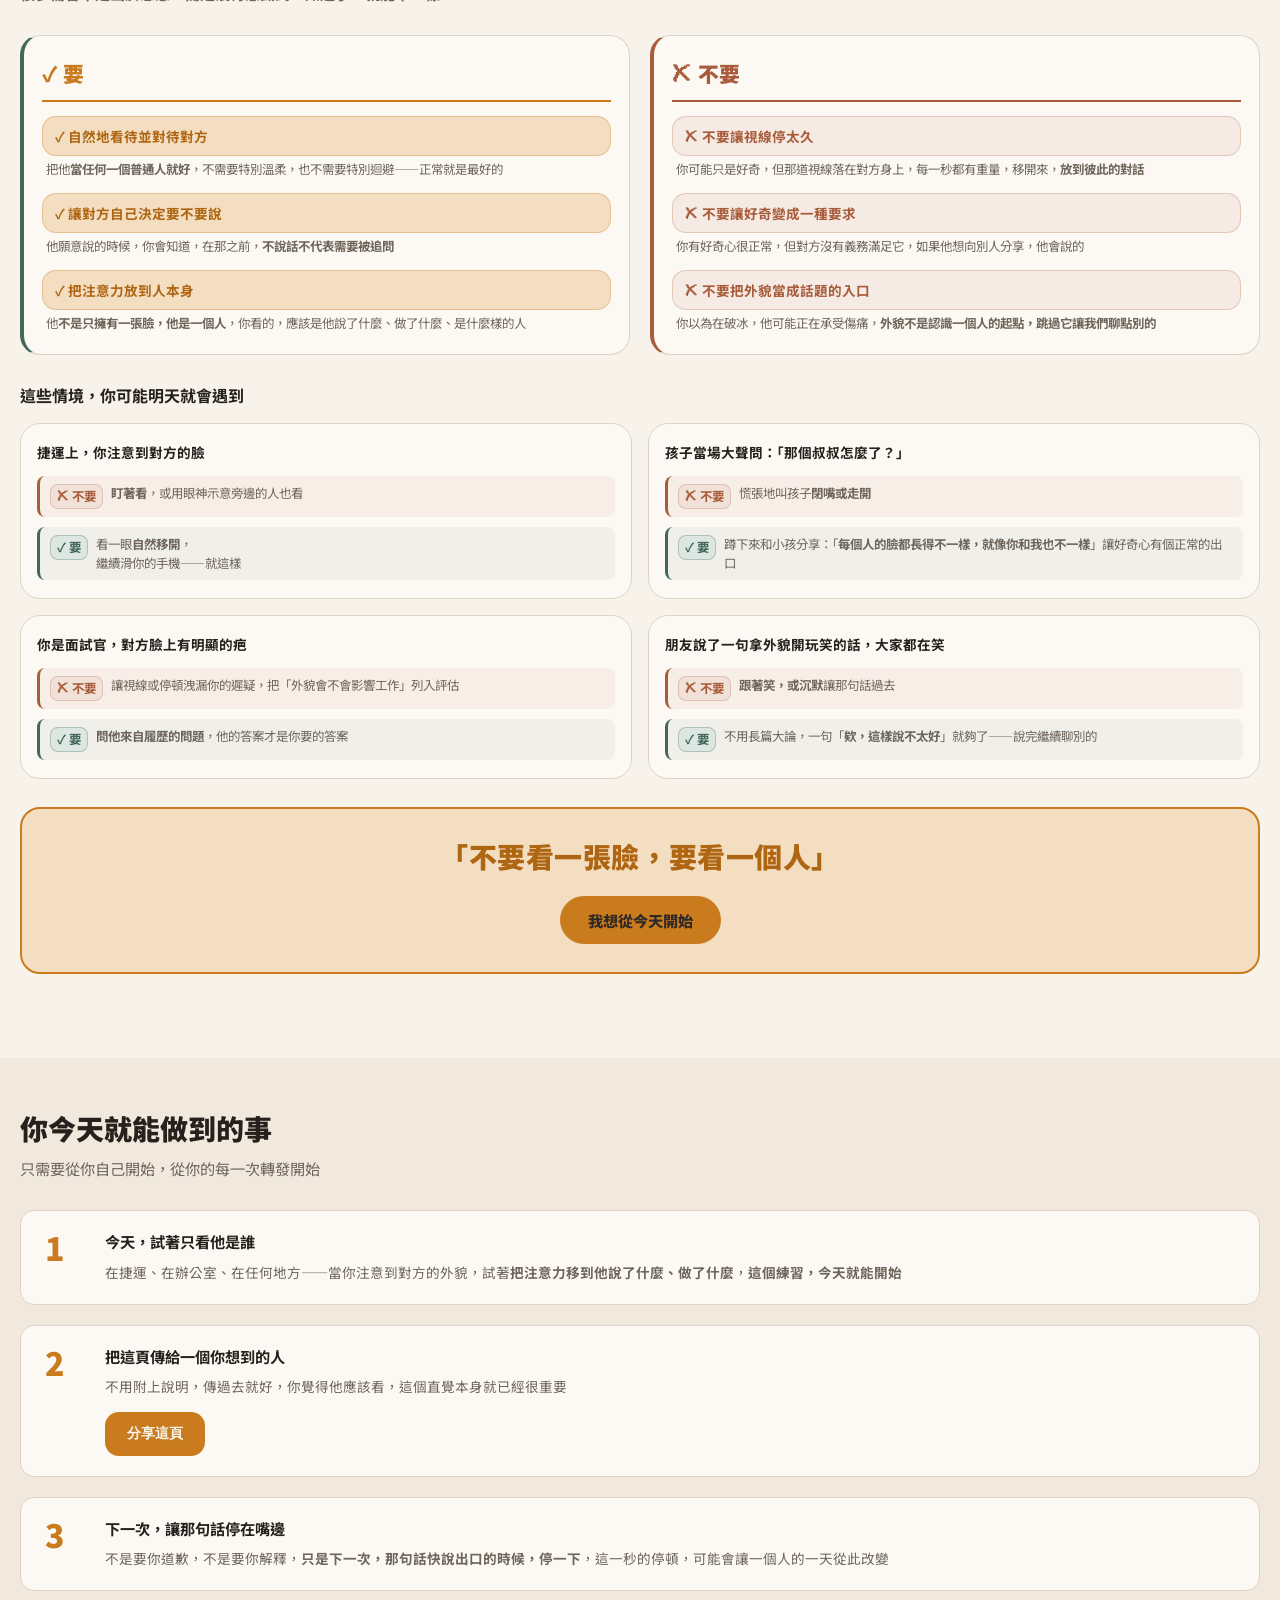
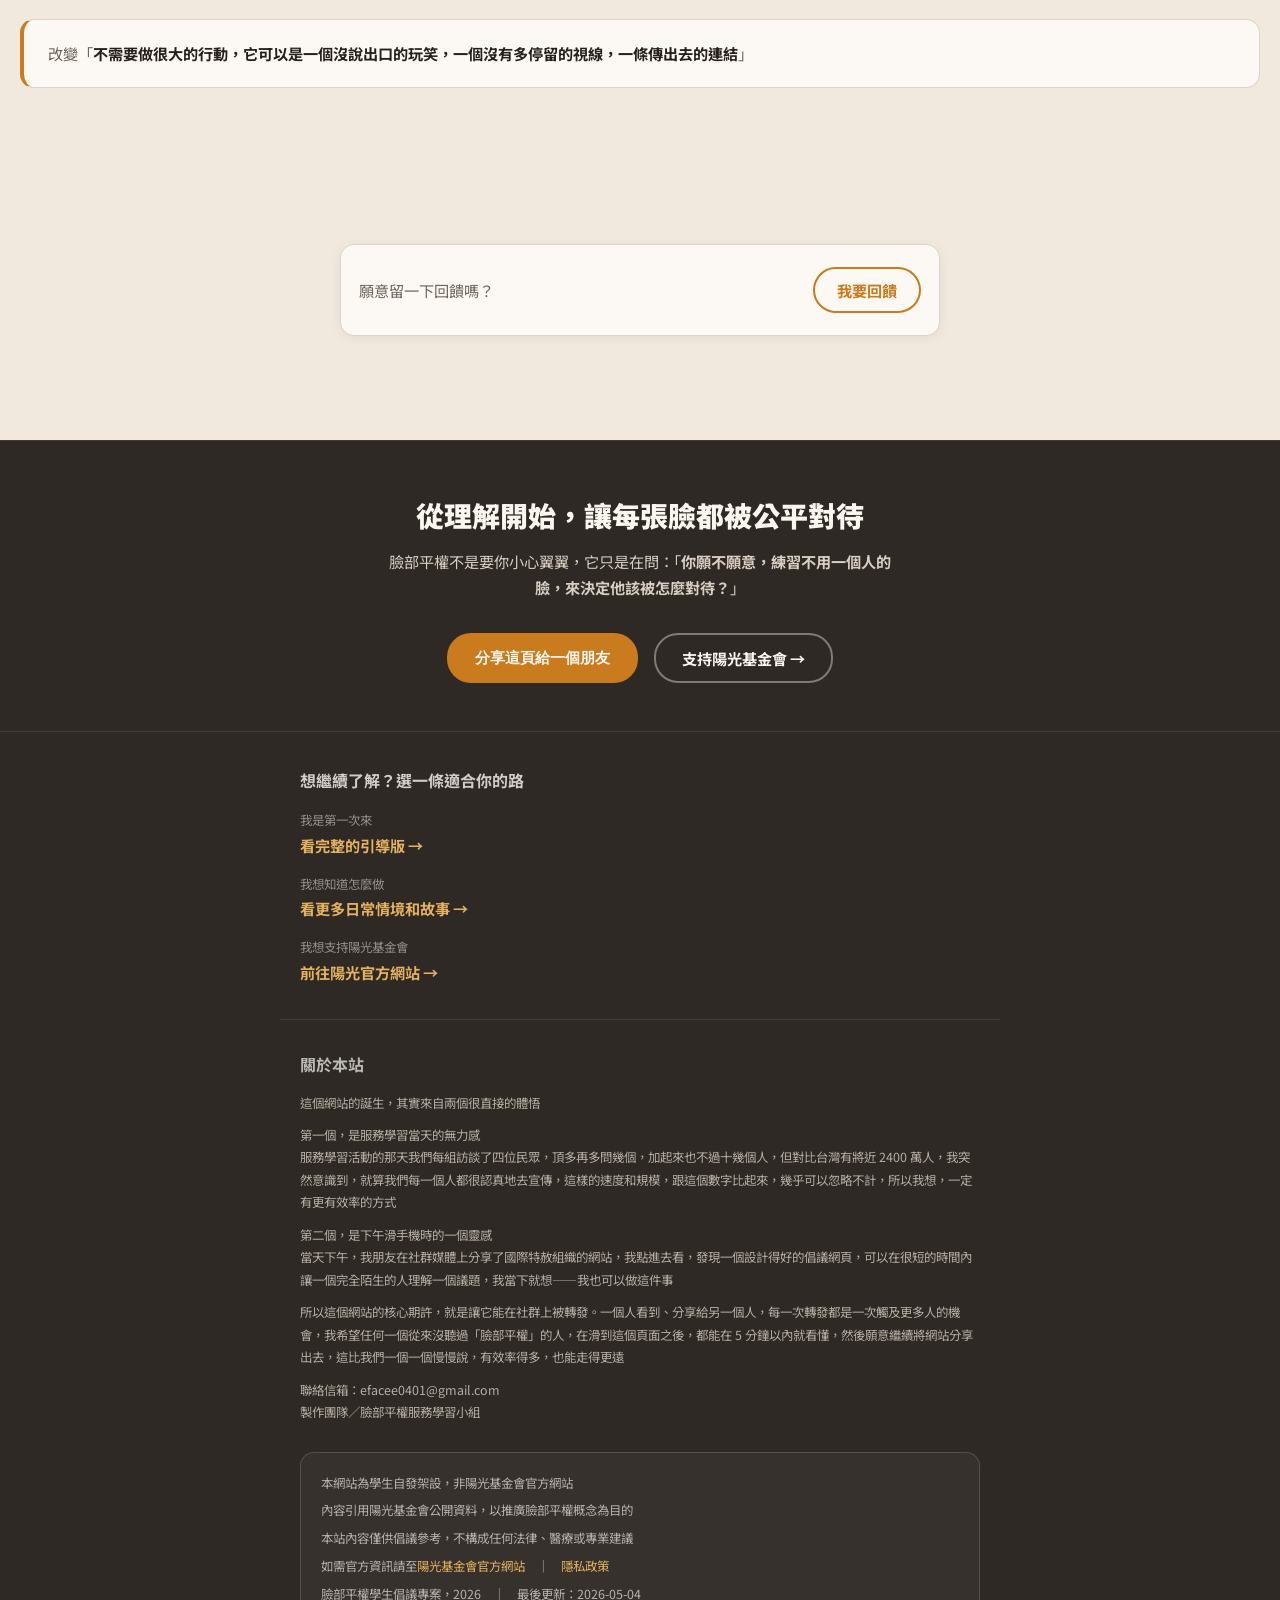
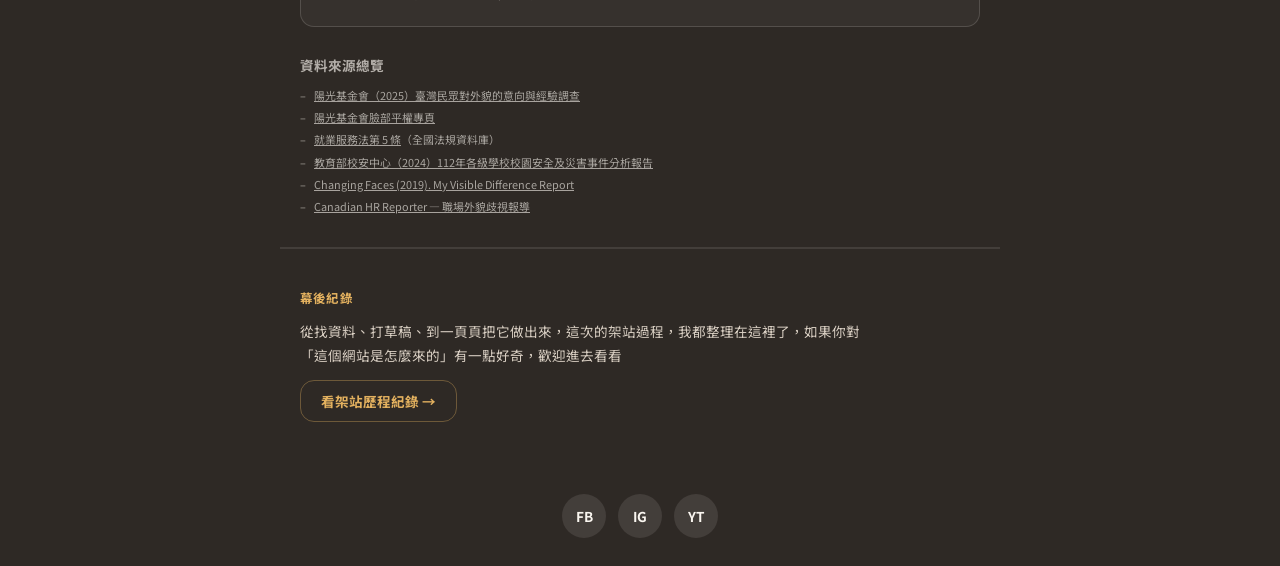
==== commit 2a68190c: "fix: 手機版 hero-credibility 移至右上角，並整合多項 UI 改善 - sections.css：hero-credibility 手機版改為 absolute 右上角定位，加毛玻" ====
--- a/index.html
+++ b/index.html
@@ -302,7 +302,7 @@
     <div class="poll-card reveal">
       <p class="poll-label">閱讀前</p>
       <h2 class="poll-title">你本來認識臉部平權嗎？</h2>
-      <p class="poll-sub">每台裝置限投一次</p>
+      <p class="poll-sub">每台裝置限投一次（以瀏覽器記憶為準）</p>
 
       <div id="poll-options" class="poll-options" role="group" aria-label="投票選項">
         <button class="poll-btn" data-value="know">早就知道</button>
@@ -337,11 +337,13 @@
       <div class="scenario-stage" aria-live="polite"><!-- JS 動態產生題目 --></div>
 
       <div class="scenario-done" hidden>
-        <ul class="scenario-done-checks" aria-label="完成項目">
-          <li>✓ 你已想過第一個情境</li>
-          <li>✓ 你已想過第二個情境</li>
-          <li>✓ 你已想過第三個情境</li>
-        </ul>
+        <div class="scenario-done-inner">
+          <ul class="scenario-done-checks" aria-label="完成項目">
+            <li>✓ 你已想過第一個情境</li>
+            <li>✓ 你已想過第二個情境</li>
+            <li>✓ 你已想過第三個情境</li>
+          </ul>
+        </div>
         <p class="scenario-done-text">你已經想過三個情境了</p>
         <p class="scenario-done-sub">真實的場景可能更複雜，但能停下來想一秒，這個網站就有意義</p>
         <a href="#stories" class="scenario-done-cta">繼續閱讀</a>
--- a/css/sections.css
+++ b/css/sections.css
@@ -10,9 +10,9 @@
   position: fixed; top: 0; left: 0; right: 0; z-index: 110;
   height: 34px;
   display: flex; align-items: center; justify-content: center; gap: 6px;
-  background: var(--card-strong); color: rgba(250,246,240,.78);
+  background: #1a1714; color: rgba(250,246,240,.65);
   font-size: .72rem; font-weight: 500; letter-spacing: .01em;
-  border-bottom: 1px solid rgba(250,246,240,.12);
+  border-bottom: 1px solid rgba(250,246,240,.08);
   white-space: nowrap; overflow: hidden; padding: 0 16px;
 }
 .ub-date { color: #E3B15F; font-weight: 700; flex-shrink: 0; }
@@ -24,9 +24,9 @@
   position: fixed; top: 0; left: 0; right: 0; z-index: 100;
   display: flex; align-items: center; justify-content: space-between;
   padding: 12px var(--section-px);
-  background: rgba(247,242,234,.96);
+  background: rgba(247,242,234,.97);
   backdrop-filter: blur(12px);
-  border-bottom: 3px solid var(--primary);
+  border-bottom: 4px solid var(--primary);
 }
 .nl {
   display: flex; align-items: center; gap: var(--gap-sm);
@@ -79,7 +79,7 @@
 .hero {
   position: relative; min-height: 100vh; min-height: 100svh;
   display: flex; flex-direction: column; justify-content: flex-end;
-  padding: 100px var(--section-px) 56px;
+  padding: clamp(108px, 14vw, 132px) var(--section-px) 56px;
   background: linear-gradient(to top,rgba(46,41,37,.92) 0%,rgba(46,41,37,.55) 45%,rgba(46,41,37,.18) 100%),
               url('https://images.unsplash.com/photo-1529156069898-49953e39b3ac?w=800&q=80') center/cover no-repeat;
 }
@@ -94,7 +94,7 @@
 }
 .hero h1 { font-size: var(--fs-3xl); font-weight: 900; line-height: 1.3; margin-bottom: 16px; color: rgba(250,246,240,1); animation: fu .8s .2s ease both; }
 .hl { background: var(--primary); color: var(--text-inverse); padding: 2px 8px; display: inline; }
-.hero p { font-size: var(--fs-base); color: rgba(250,246,240,.88); line-height: 1.7; max-width: 560px; }
+.hero p { font-size: 1rem; color: rgba(250,246,240,.88); line-height: 1.7; max-width: 560px; }
 .hero-def { animation: fu .8s .35s ease both; margin-bottom: 10px; }
 .hero-bridge { color: rgba(250,246,240,.72); font-style: italic; animation: fu .8s .42s ease both; margin-bottom: 20px; }
 .hero-bullets {
@@ -104,7 +104,7 @@
 }
 .hero-bullets li {
   display: flex; align-items: center; gap: 10px;
-  color: rgba(250,246,240,.92); font-size: var(--fs-base); font-weight: 600;
+  color: rgba(250,246,240,.92); font-size: 1rem; font-weight: 600;
 }
 .hero-bullets li::before {
   content: '•'; color: var(--primary); font-size: 1.3em; flex-shrink: 0; line-height: 1;
@@ -132,6 +132,24 @@
   text-decoration: none; border: 2px solid rgba(255,255,255,.55); transition: border-color .2s, background .2s;
 }
 .btn-secondary:hover { border-color: var(--w); background: var(--surface-faint); }
+
+@media (max-width: 767px) {
+  .hero-credibility {
+    position: absolute;
+    top: 64px;
+    right: 16px;
+    max-width: 150px;
+    text-align: right;
+    margin-bottom: 0;
+    background: rgba(0,0,0,.32);
+    padding: 6px 10px;
+    border-radius: 8px;
+    backdrop-filter: blur(6px);
+    -webkit-backdrop-filter: blur(6px);
+    font-size: .68rem;
+    line-height: 1.5;
+  }
+}
 
 /* ---- 03 通用 section 標頭 ---- */
 section { padding: var(--section-py) var(--section-px); }
@@ -210,7 +228,7 @@
 .story-img {
   display: block;
   width: 100%;
-  aspect-ratio: 16 / 9;
+  aspect-ratio: 4 / 5;
   object-fit: cover;
   background: var(--primary-soft);
 }
@@ -266,7 +284,8 @@
   outline: 3px solid var(--primary);
   outline-offset: 2px;
 }
-@media (min-width: 768px) {
+/* ── 平板：雙欄，第三張橫跨全寬 ── */
+@media (min-width: 768px) and (max-width: 1023px) {
   .story-list {
     display: grid;
     grid-template-columns: 1fr 1fr;
@@ -277,40 +296,24 @@
   }
 }
 
-/* ── 手機端：2 並排 + 1 全寬 ── */
+/* ── 桌機：三欄 ── */
+@media (min-width: 1024px) {
+  .story-list {
+    display: grid;
+    grid-template-columns: repeat(3, 1fr);
+    gap: 24px;
+  }
+}
+
+/* ── 手機：單欄，隱藏次要文字 ── */
 @media (max-width: 767px) {
   .story-list {
-    display: grid;
-    grid-template-columns: 1fr 1fr;
-    gap: 10px;
+    flex-direction: column;
+    gap: 16px;
   }
-  .story-list .story-card:last-child {
-    grid-column: 1 / -1;
-  }
-  /* 前兩張：改為 4:5 直式圖，隱藏次要文字 */
-  .story-list .story-card:not(:last-child) .story-img {
-    aspect-ratio: 4 / 5;
-  }
-  .story-list .story-card:not(:last-child) .story-harm,
-  .story-list .story-card:not(:last-child) .story-law {
+  .story-law {
     display: none;
   }
-  .story-list .story-card:not(:last-child) .story-body {
-    padding: 12px;
-  }
-  .story-list .story-card:not(:last-child) .story-card-title {
-    font-size: var(--fs-sm);
-    margin-bottom: 6px;
-  }
-  .story-list .story-card:not(:last-child) .story-cta-hint {
-    font-size: 0.72rem;
-    margin-top: 6px;
-  }
-  /* 最後一張：維持 16:9 橫式 */
-  .story-list .story-card:last-child .story-img {
-    aspect-ratio: 16 / 9;
-  }
-  .story-body { padding: 14px; }
 }
 
 /* ---- 08 Footer 三層結構 ---- */
@@ -362,13 +365,13 @@
 
 /* Layer 2：3 個出口 */
 .ft-exits {
-  padding: 48px var(--section-px);
+  padding: 36px var(--section-px);
   border-bottom: 1px solid rgba(250,246,240,.1);
   max-width: 720px; margin: 0 auto;
 }
 .ft-exits-title {
-  font-size: var(--fs-xl); font-weight: 700;
-  color: var(--text-inverse); margin: 0 0 24px;
+  font-size: var(--fs-lg); font-weight: 700;
+  color: rgba(250,246,240,.8); margin: 0 0 20px;
 }
 .ft-exits-list {
   list-style: none; padding: 0; margin: 0;
@@ -386,17 +389,17 @@
 
 /* Layer 3：關於本站 + 聲明 + 來源 */
 .ft-about {
-  padding: 48px var(--section-px);
+  padding: 32px var(--section-px);
   max-width: 720px; margin: 0 auto;
   border-bottom: 1px solid rgba(250,246,240,.1);
 }
 .ft-about-title {
-  font-size: var(--fs-xl); font-weight: 700;
-  color: var(--text-inverse); margin: 0 0 20px;
+  font-size: var(--fs-lg); font-weight: 700;
+  color: rgba(250,246,240,.7); margin: 0 0 16px;
 }
 .ft-about-body {
-  font-size: var(--fs-sm); color: #D8CEC2;
-  line-height: 1.8; margin: 0 0 12px;
+  font-size: var(--fs-xs); color: rgba(216,206,194,.8);
+  line-height: 1.8; margin: 0 0 10px;
 }
 .ft-declaration {
   margin-top: 28px; padding: 20px;
@@ -468,7 +471,8 @@
 @media (max-width: 600px) {
   .ft-close { padding: 40px var(--section-px) 36px; }
   .ft-close-title { font-size: var(--fs-xl); }
-  .ft-exits, .ft-about { padding: 36px var(--section-px); }
+  .ft-exits { padding: 28px var(--section-px); }
+  .ft-about { padding: 24px var(--section-px); }
 }
 
 
--- a/css/components.css
+++ b/css/components.css
@@ -13,7 +13,7 @@
 .bc:hover { background: var(--primary-hover); }
 .bm {
   background: none; border: none; cursor: pointer;
-  width: 40px; height: 40px;
+  width: 44px; height: 44px;
   display: flex; flex-direction: column; justify-content: center; align-items: center; gap: 6px;
 }
 .bm span { display: block; width: 24px; height: 2.5px; background: var(--text); border-radius: 2px; }
@@ -76,8 +76,9 @@
 #poll-section { background: var(--bg-soft); }
 
 .poll-card {
-  background: var(--card);
+  background: linear-gradient(135deg, var(--card) 85%, var(--primary-soft) 100%);
   border: 1px solid var(--border);
+  border-left: 4px solid var(--primary);
   border-radius: var(--r-md);
   padding: 36px 32px;
   box-shadow: 0 2px 12px rgba(0,0,0,0.06);
@@ -139,7 +140,7 @@
   font-weight: 600;
 }
 .poll-btn--selected::before { content: '✓ '; color: var(--primary); }
-.poll-btn--dimmed { opacity: 0.35; }
+.poll-btn--dimmed { opacity: 0.55; }
 
 .poll-result { margin-top: 28px; }
 
@@ -271,6 +272,13 @@
   gap: 10px;
   justify-content: center;
   margin-bottom: 16px;
+}
+@media (min-width: 768px) {
+  .scenario-options {
+    display: grid;
+    grid-template-columns: repeat(auto-fit, minmax(140px, 1fr));
+    justify-content: unset;
+  }
 }
 
 .scenario-btn {
@@ -319,9 +327,9 @@
 }
 
 .scenario-feedback.open {
-  max-height: 200px;
+  max-height: 240px;
   opacity: 1;
-  padding: 14px 16px;
+  padding: 16px 18px;
   margin-bottom: 12px;
 }
 
@@ -336,8 +344,8 @@
 
 /* ── Next button ── */
 .scenario-next {
-  margin-top: 12px;
-  padding: 10px 24px;
+  margin-top: 20px;
+  padding: 11px 32px;
   background: var(--primary);
   color: var(--text-inverse);
   border: none;
@@ -346,6 +354,17 @@
   font-weight: 700;
   cursor: pointer;
   transition: background 150ms, transform 100ms;
+  position: relative;
+}
+.scenario-next::before {
+  content: '';
+  position: absolute;
+  top: -12px;
+  left: 50%;
+  transform: translateX(-50%);
+  width: 40px;
+  height: 1px;
+  background: var(--divider);
 }
 
 .scenario-next:hover { background: var(--primary-hover); }
@@ -353,11 +372,27 @@
 
 /* ── Done card ── */
 .scenario-done { text-align: center; padding-top: 8px; }
-
+.scenario-done::before {
+  content: '✓';
+  display: block;
+  font-size: 2.4rem;
+  font-weight: 900;
+  color: var(--secondary);
+  line-height: 1;
+  margin-bottom: 16px;
+}
+
+.scenario-done-inner {
+  background: var(--primary-soft);
+  border-radius: var(--r-md);
+  padding: 24px 28px;
+  display: inline-block;
+  margin-bottom: 20px;
+}
 .scenario-done-checks {
   list-style: none;
   padding: 0;
-  margin: 0 auto 20px;
+  margin: 0;
   display: inline-block;
   text-align: left;
 }
@@ -378,7 +413,8 @@
 }
 
 .scenario-done-text {
-  font-size: var(--fs-base);
+  font-size: var(--fs-xl);
+  font-weight: 900;
   color: var(--text);
   margin-bottom: 6px;
 }
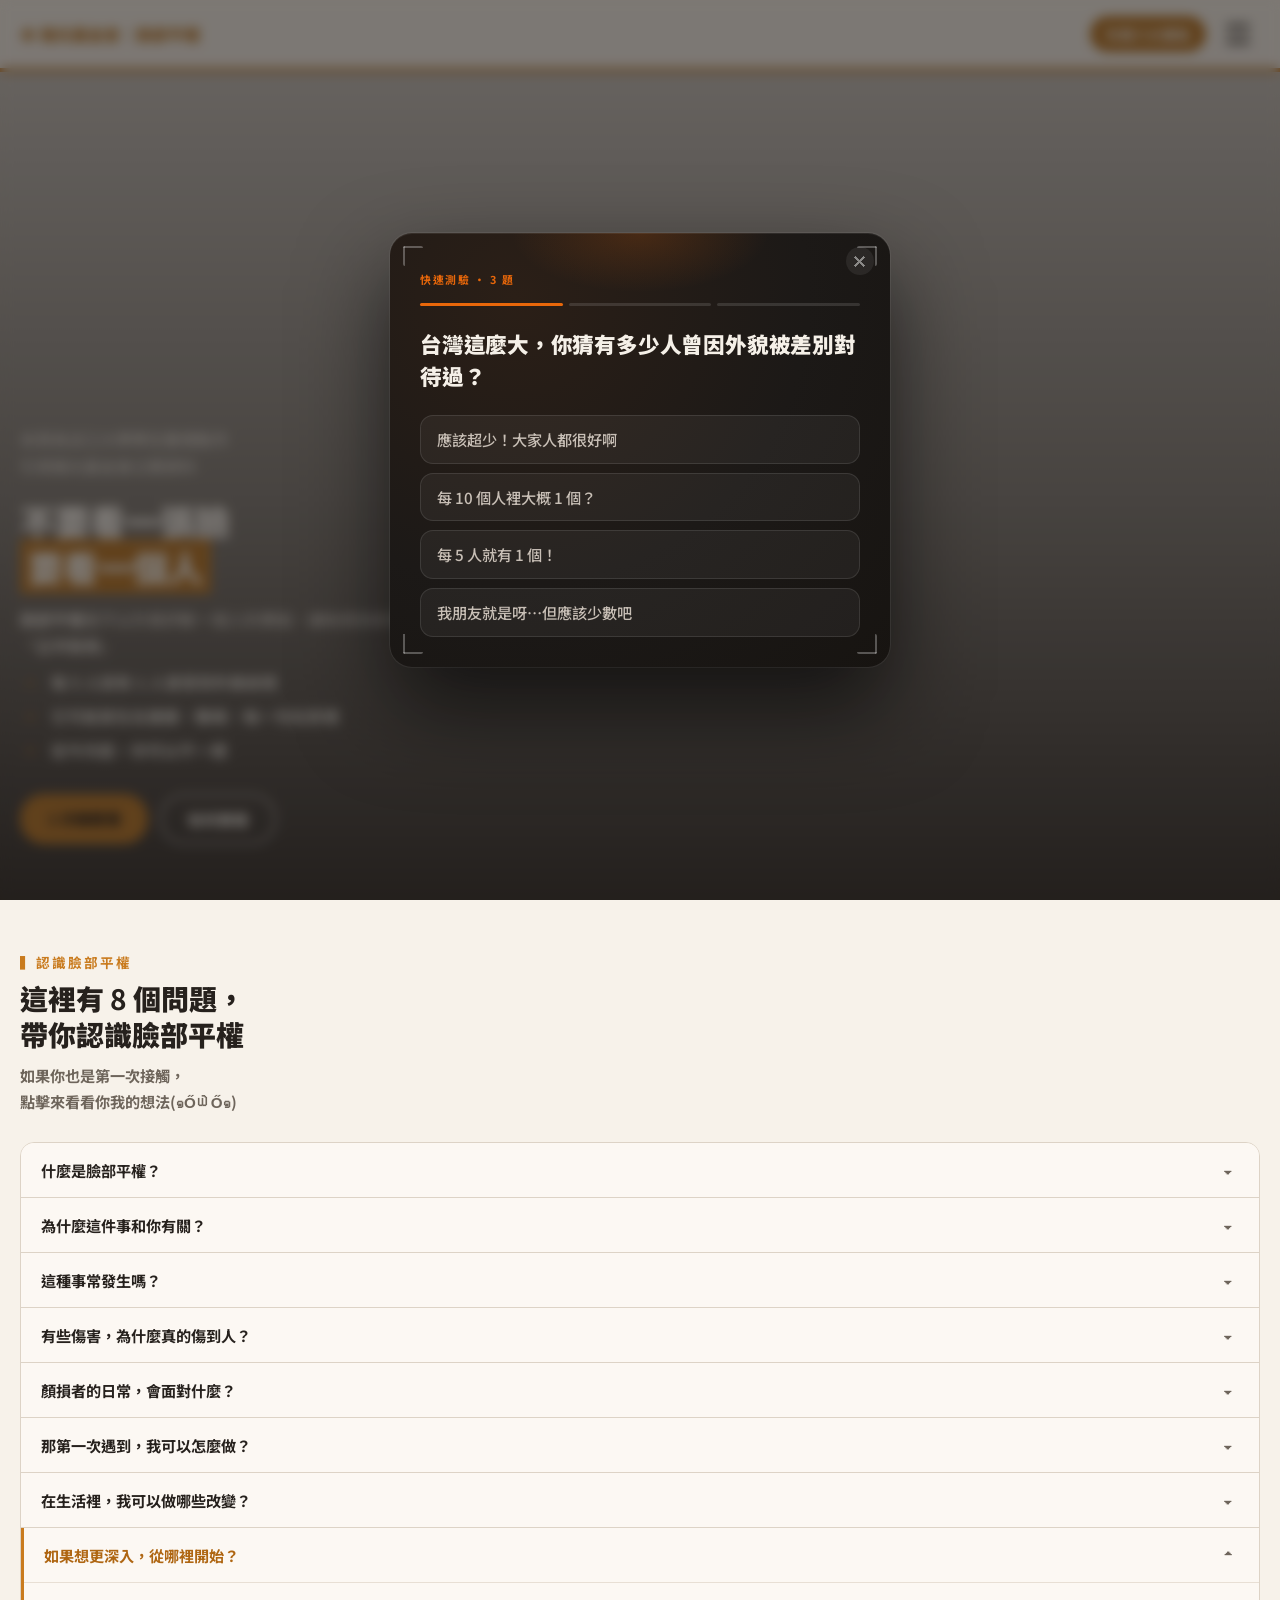
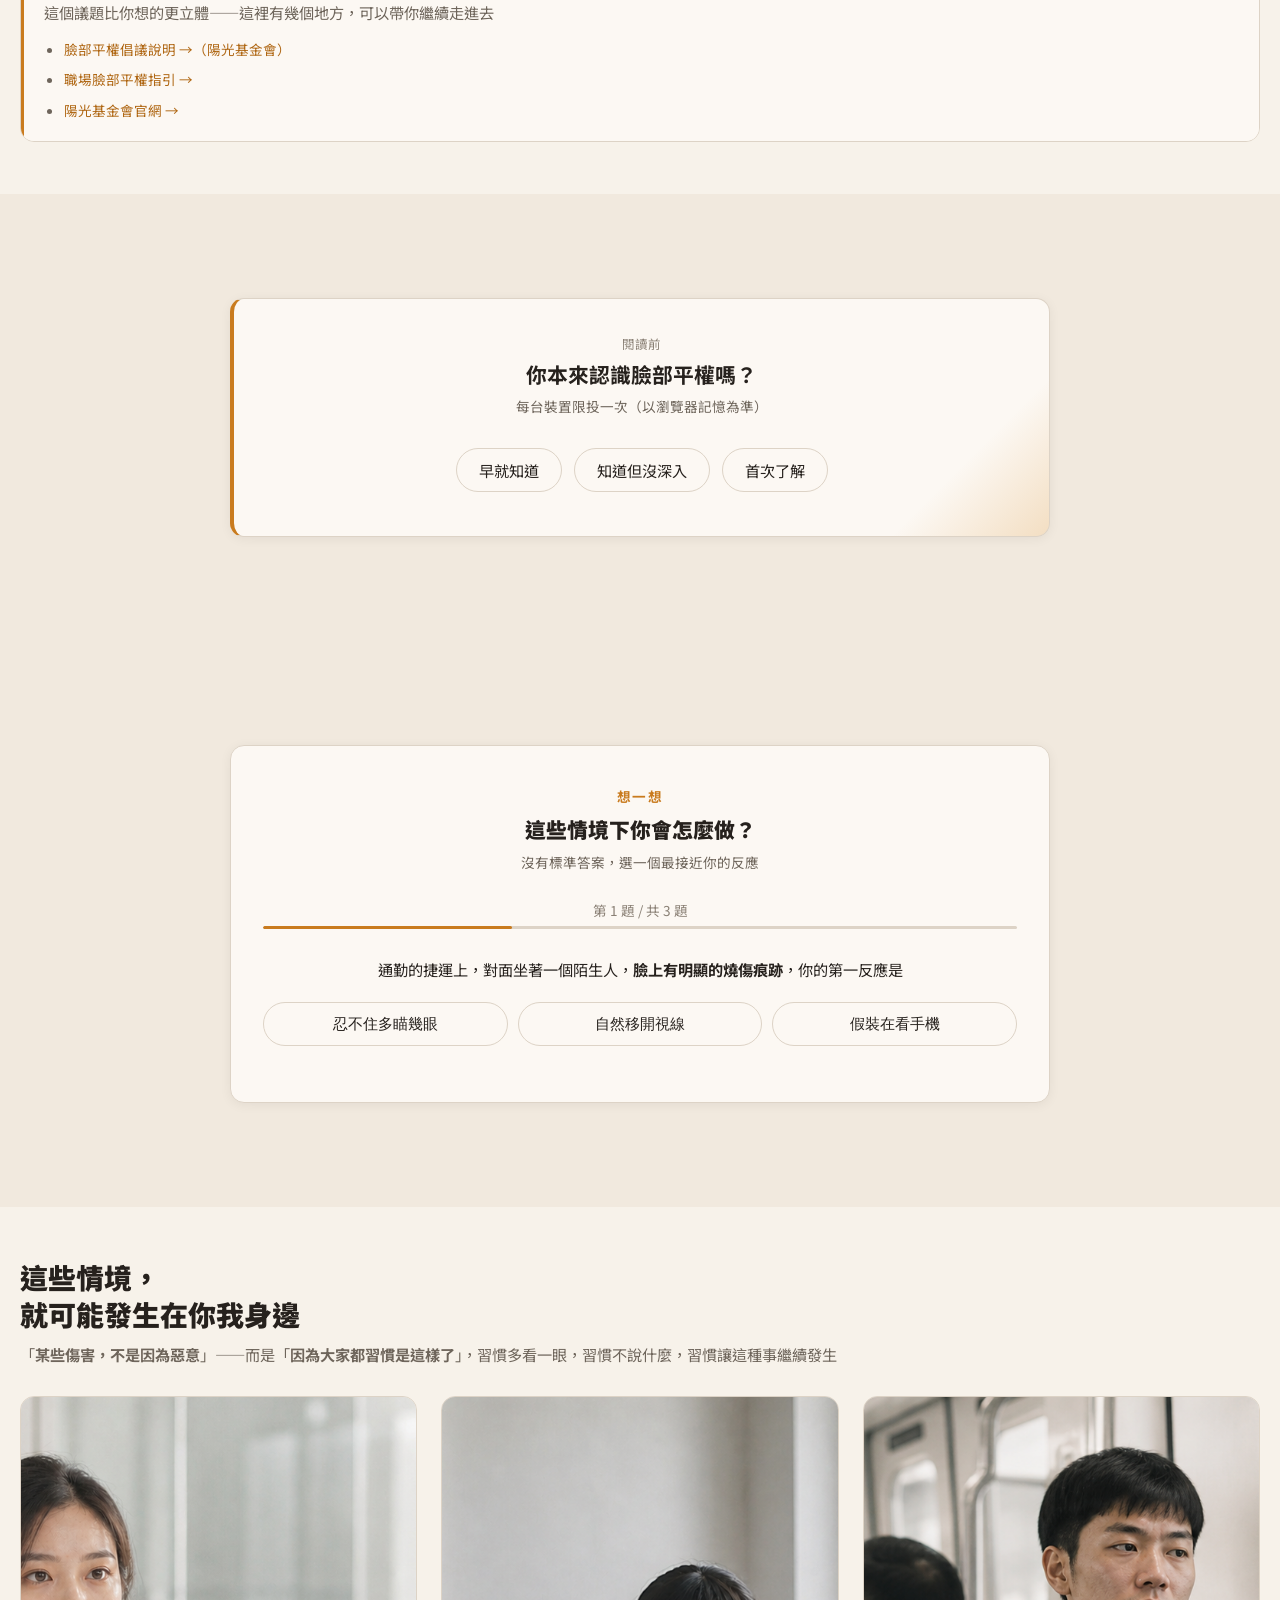
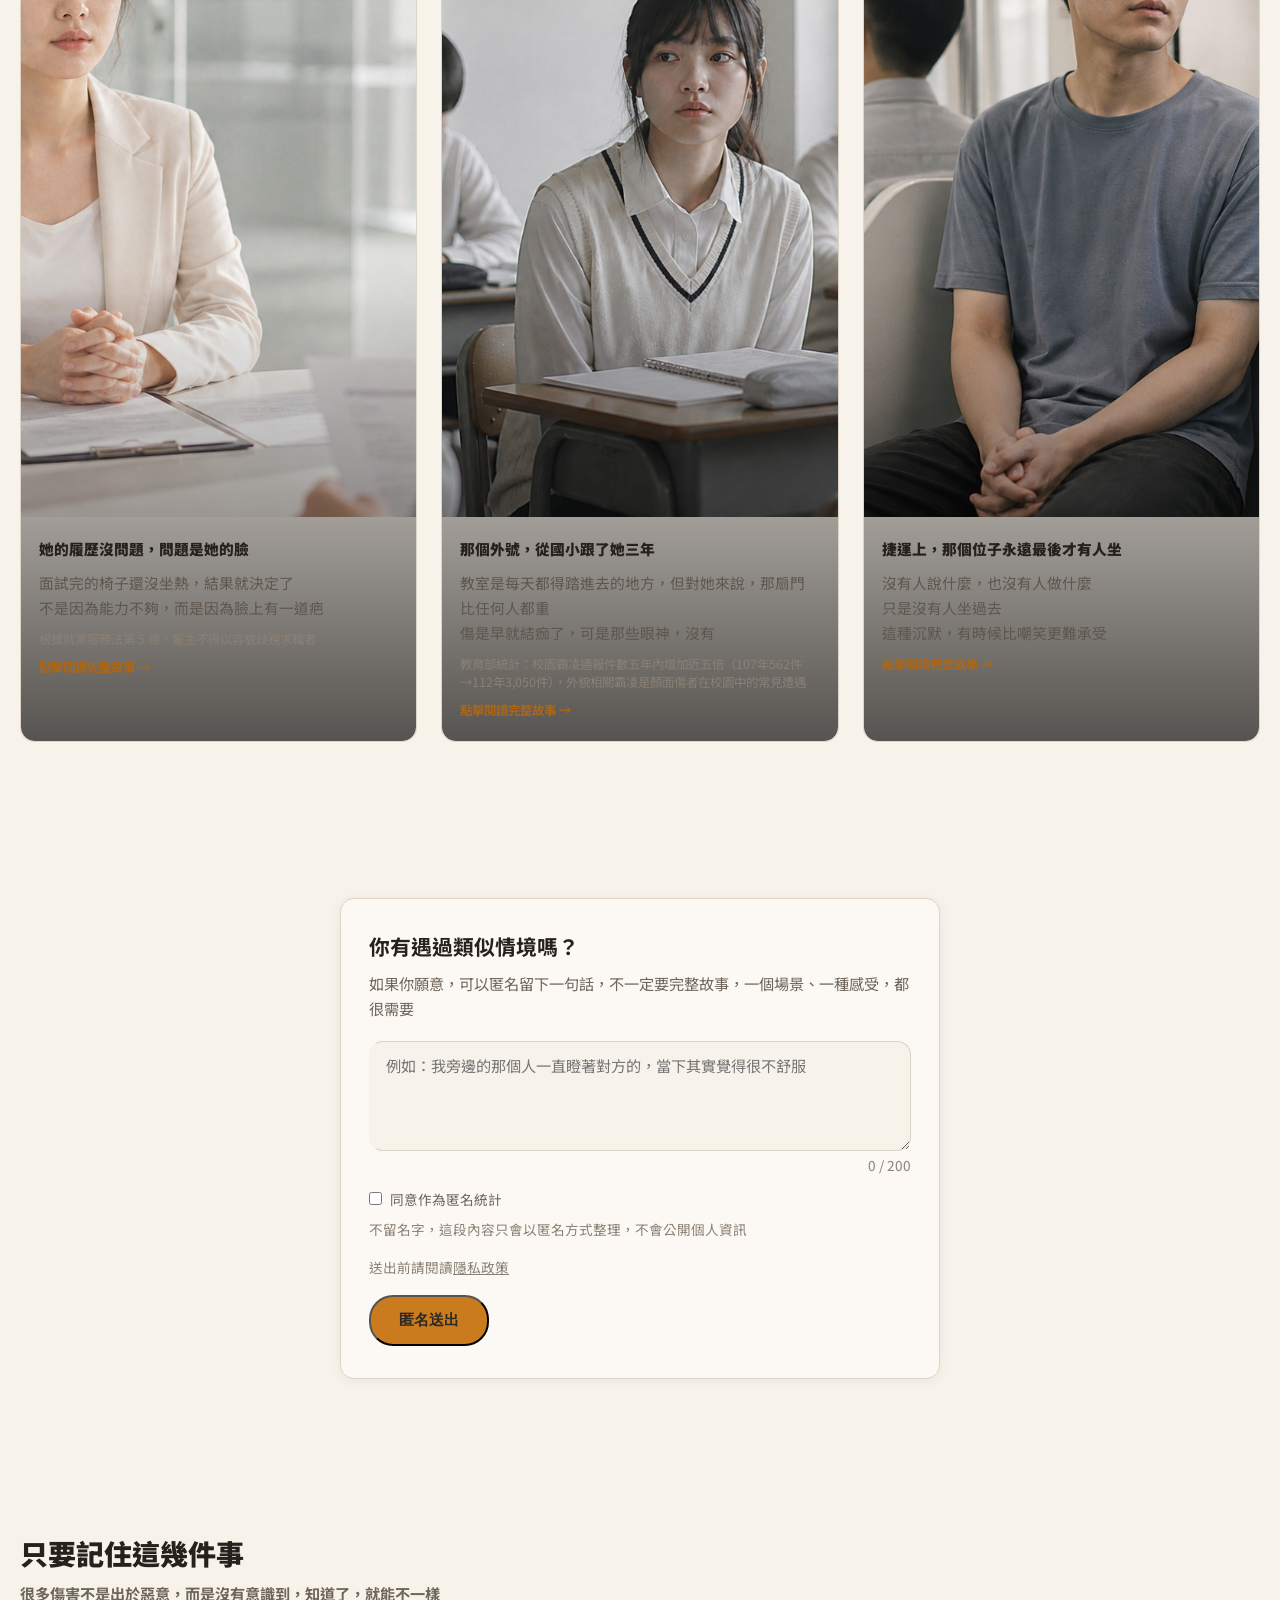
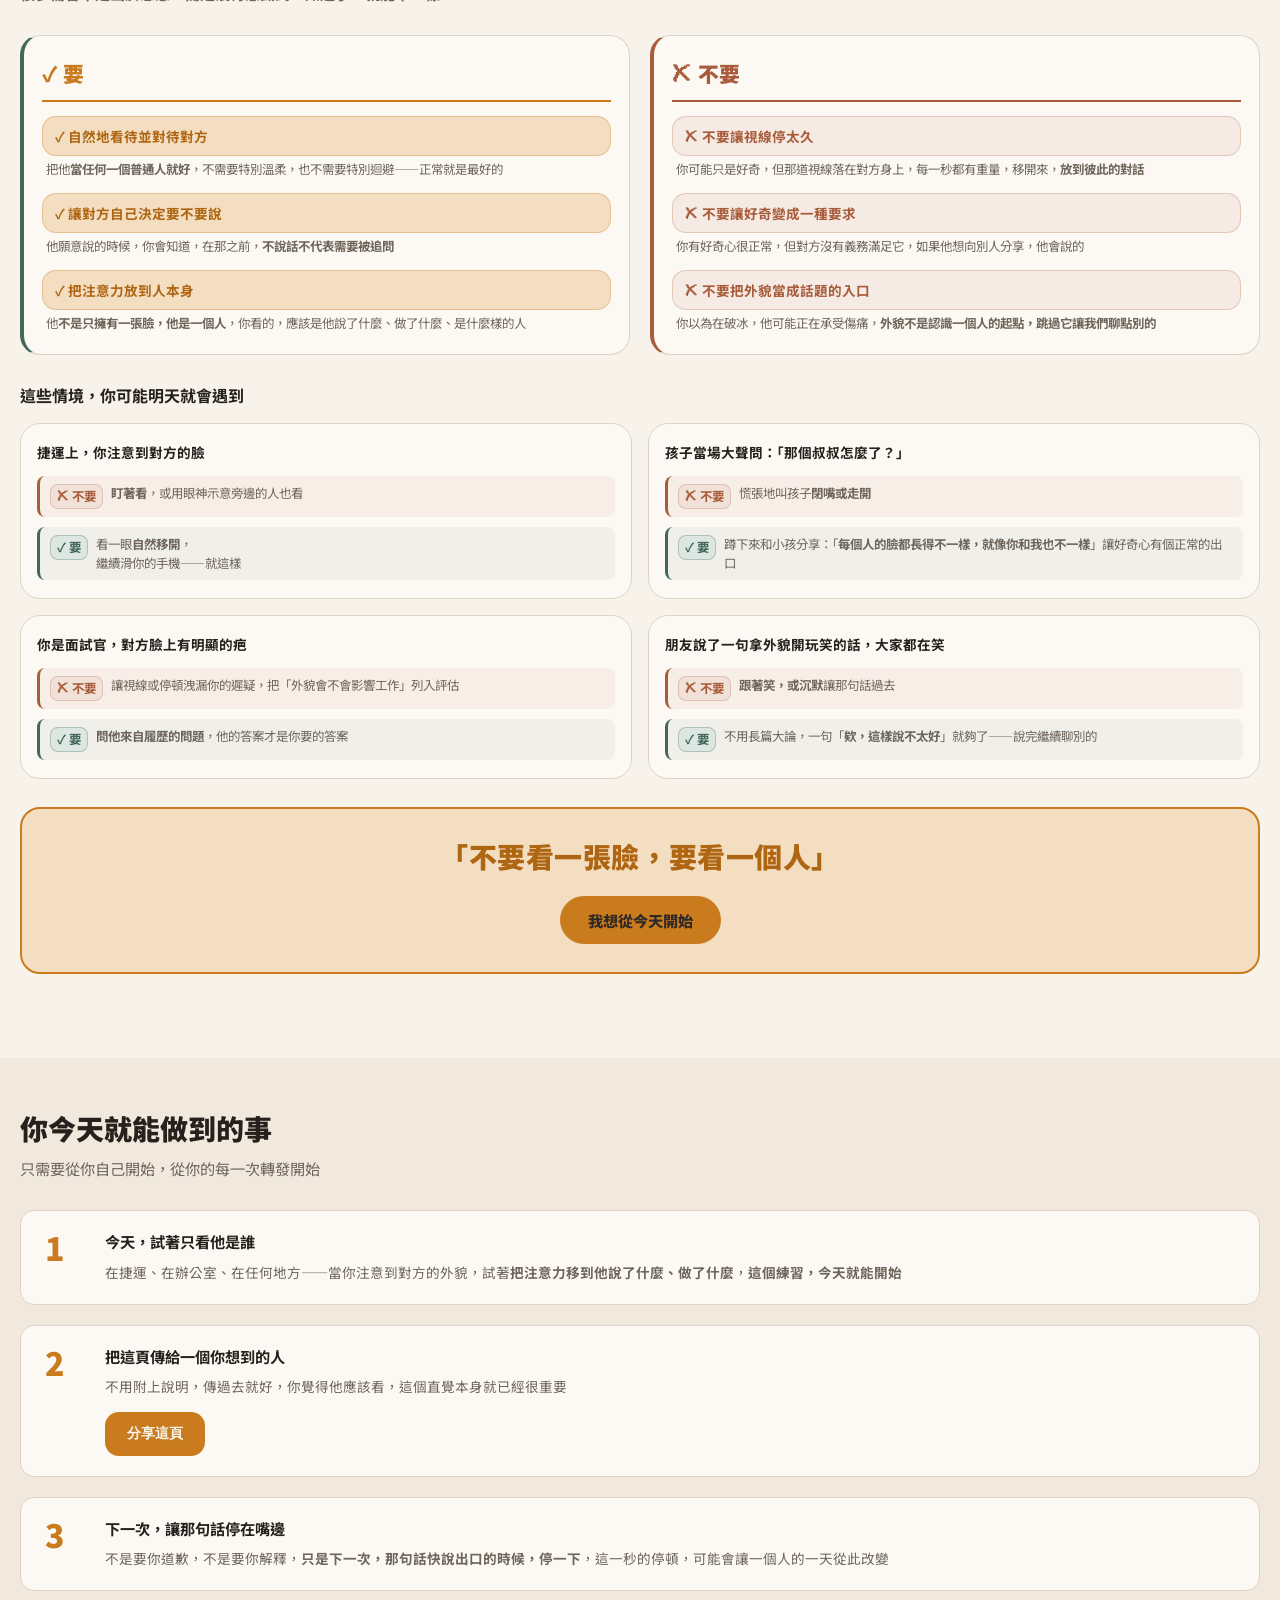
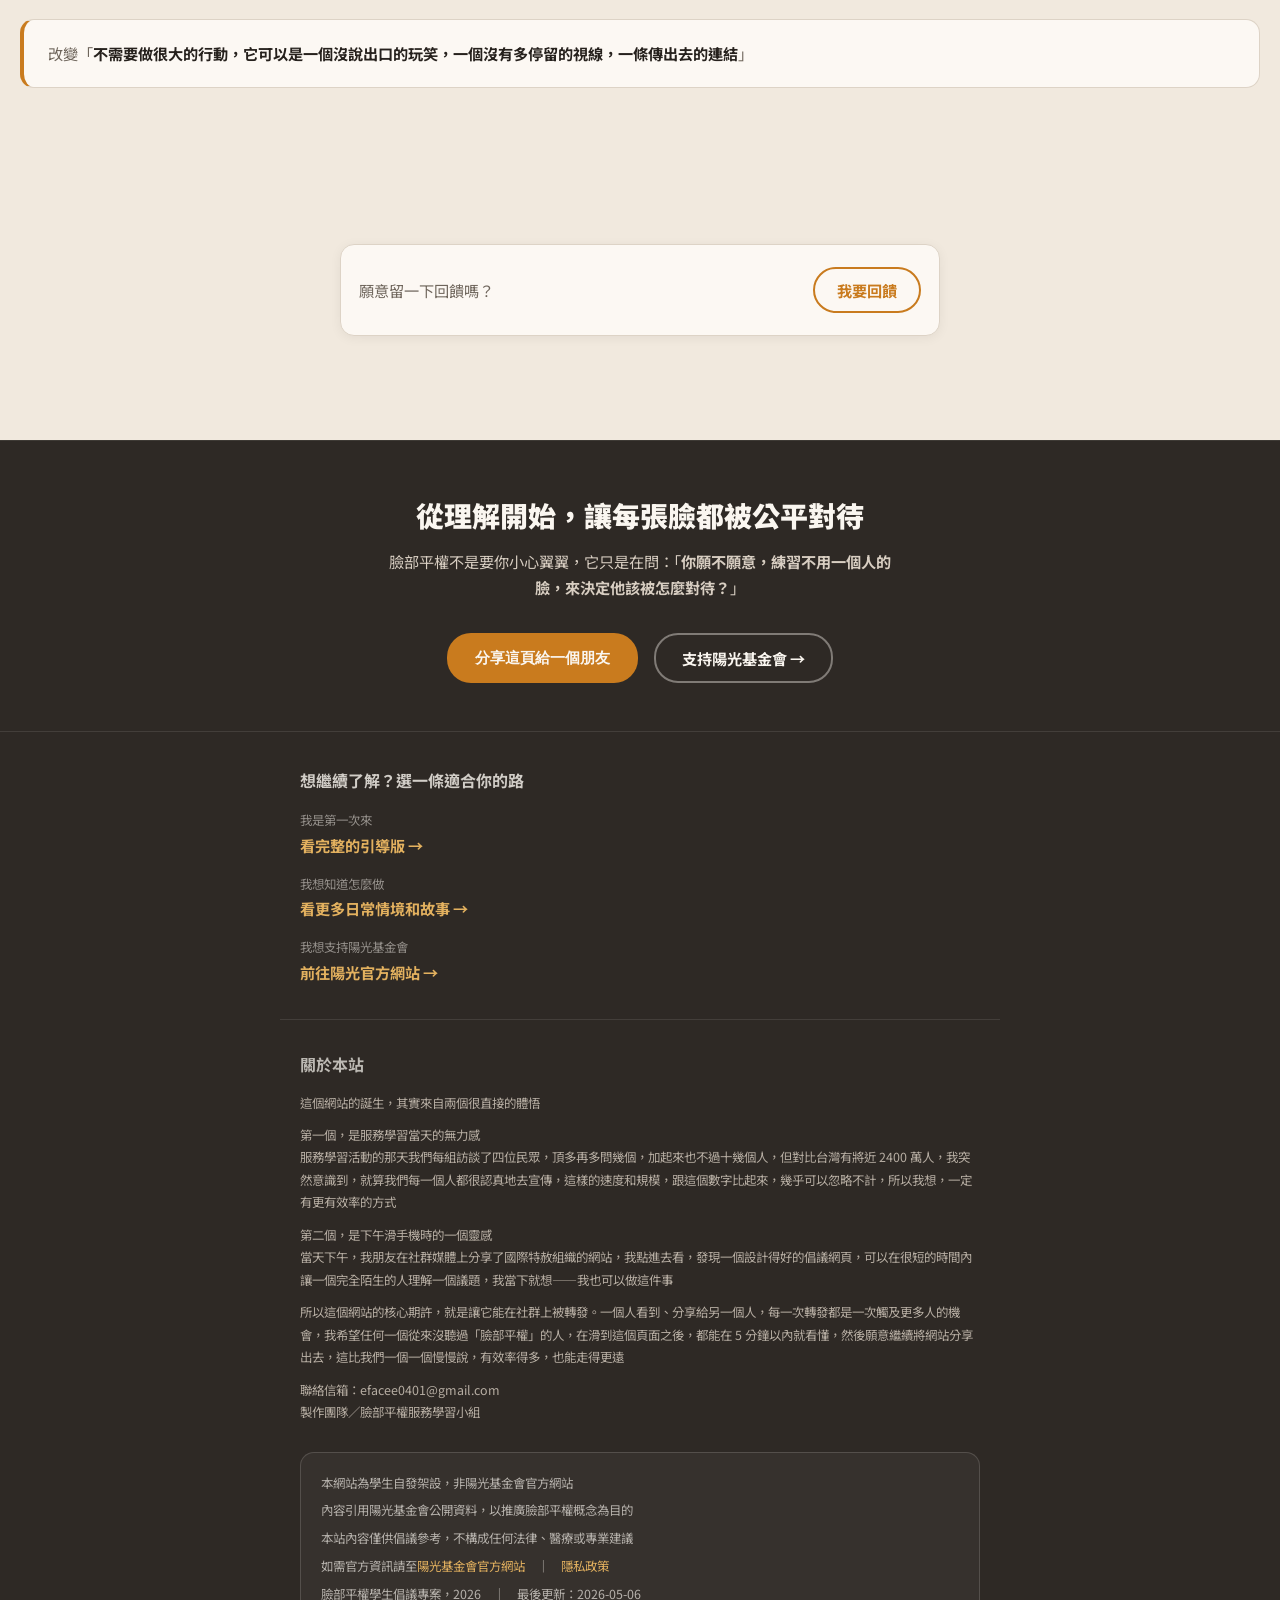
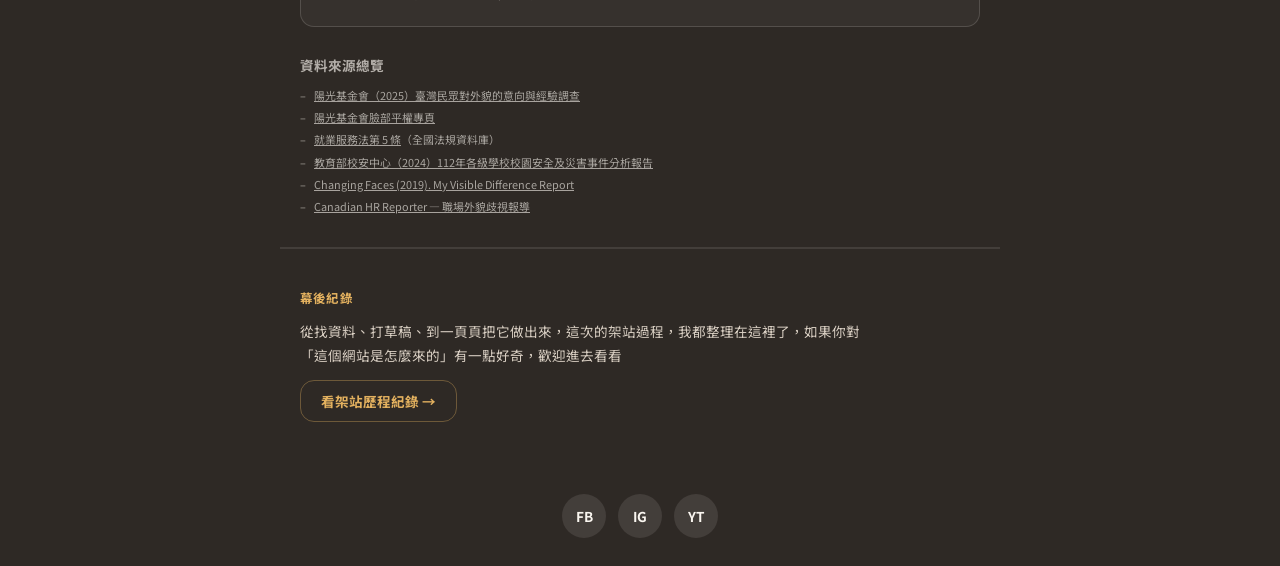
==== commit 6b9ba108: "feat: 回饋表單加入匿名說明小字 Co-Authored-By: Claude Sonnet 4.6 <noreply@anthropic.com>" ====
--- a/index.html
+++ b/index.html
@@ -811,6 +811,7 @@
               placeholder="有甚麼想對我們說的話嗎，留下一句真心的想法吧！" aria-label="建議文字"></textarea>
           </fieldset>
 
+          <p class="share-note">回饋為匿名訊息，有疑問可以附上聯絡方式以方便回覆，我們會確保資料不外流 請您放心</p>
           <p class="share-note">送出前請閱讀<a href="privacy.html" target="_blank">隱私政策</a></p>
           <button type="submit" id="feedback-submit" class="btn-primary">送出回饋</button>
         </form>
@@ -880,7 +881,7 @@
       <p>內容引用陽光基金會公開資料，以推廣臉部平權概念為目的</p>
       <p>本站內容僅供倡議參考，不構成任何法律、醫療或專業建議</p>
       <p>如需官方資訊請至<a href="https://www.sunshine.org.tw/" target="_blank" rel="noopener noreferrer">陽光基金會官方網站</a>　｜　<a href="privacy.html" target="_blank" rel="noopener noreferrer">隱私政策</a></p>
-      <p>臉部平權學生倡議專案，2026　｜　最後更新：<span id="ft-last-updated">2026-05-04</span></p>
+      <p>臉部平權學生倡議專案，2026　｜　最後更新：<span id="ft-last-updated">2026-05-06</span></p>
     </div>
 
     <div class="ft-sources">
